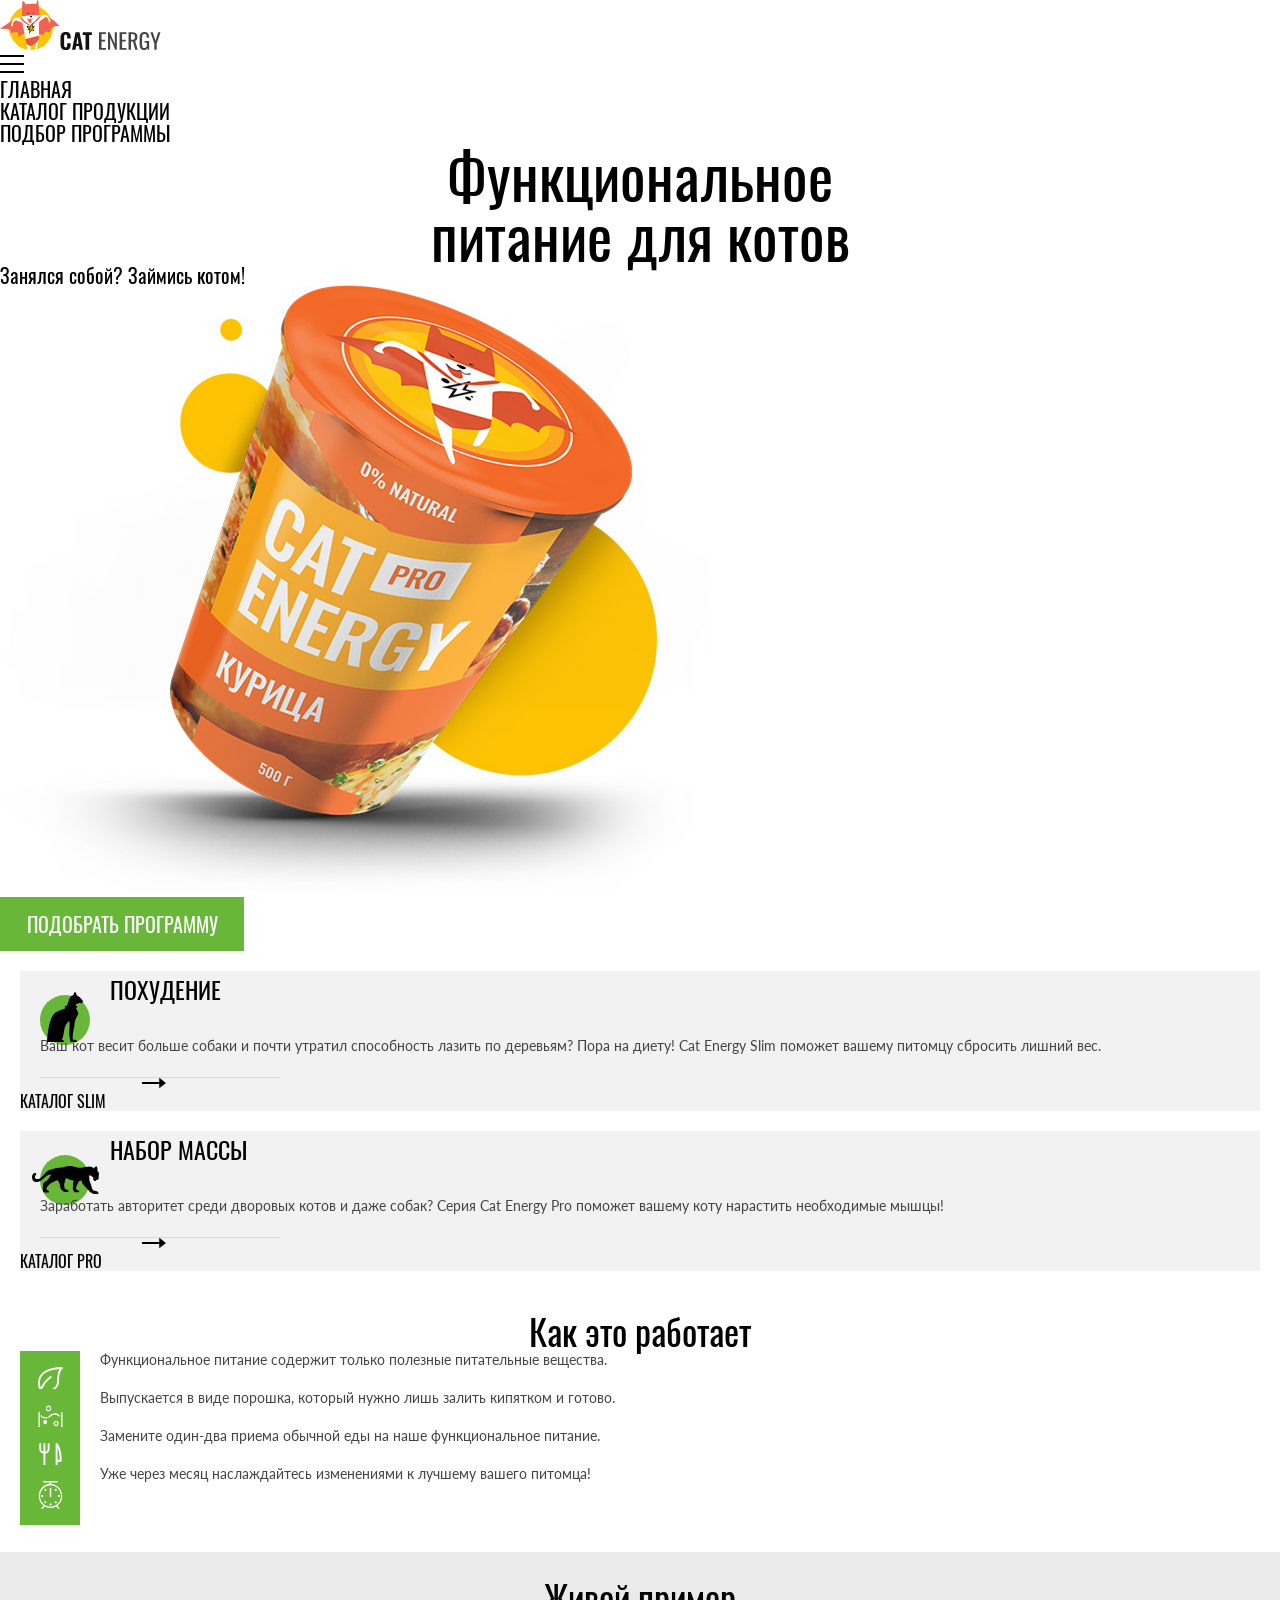
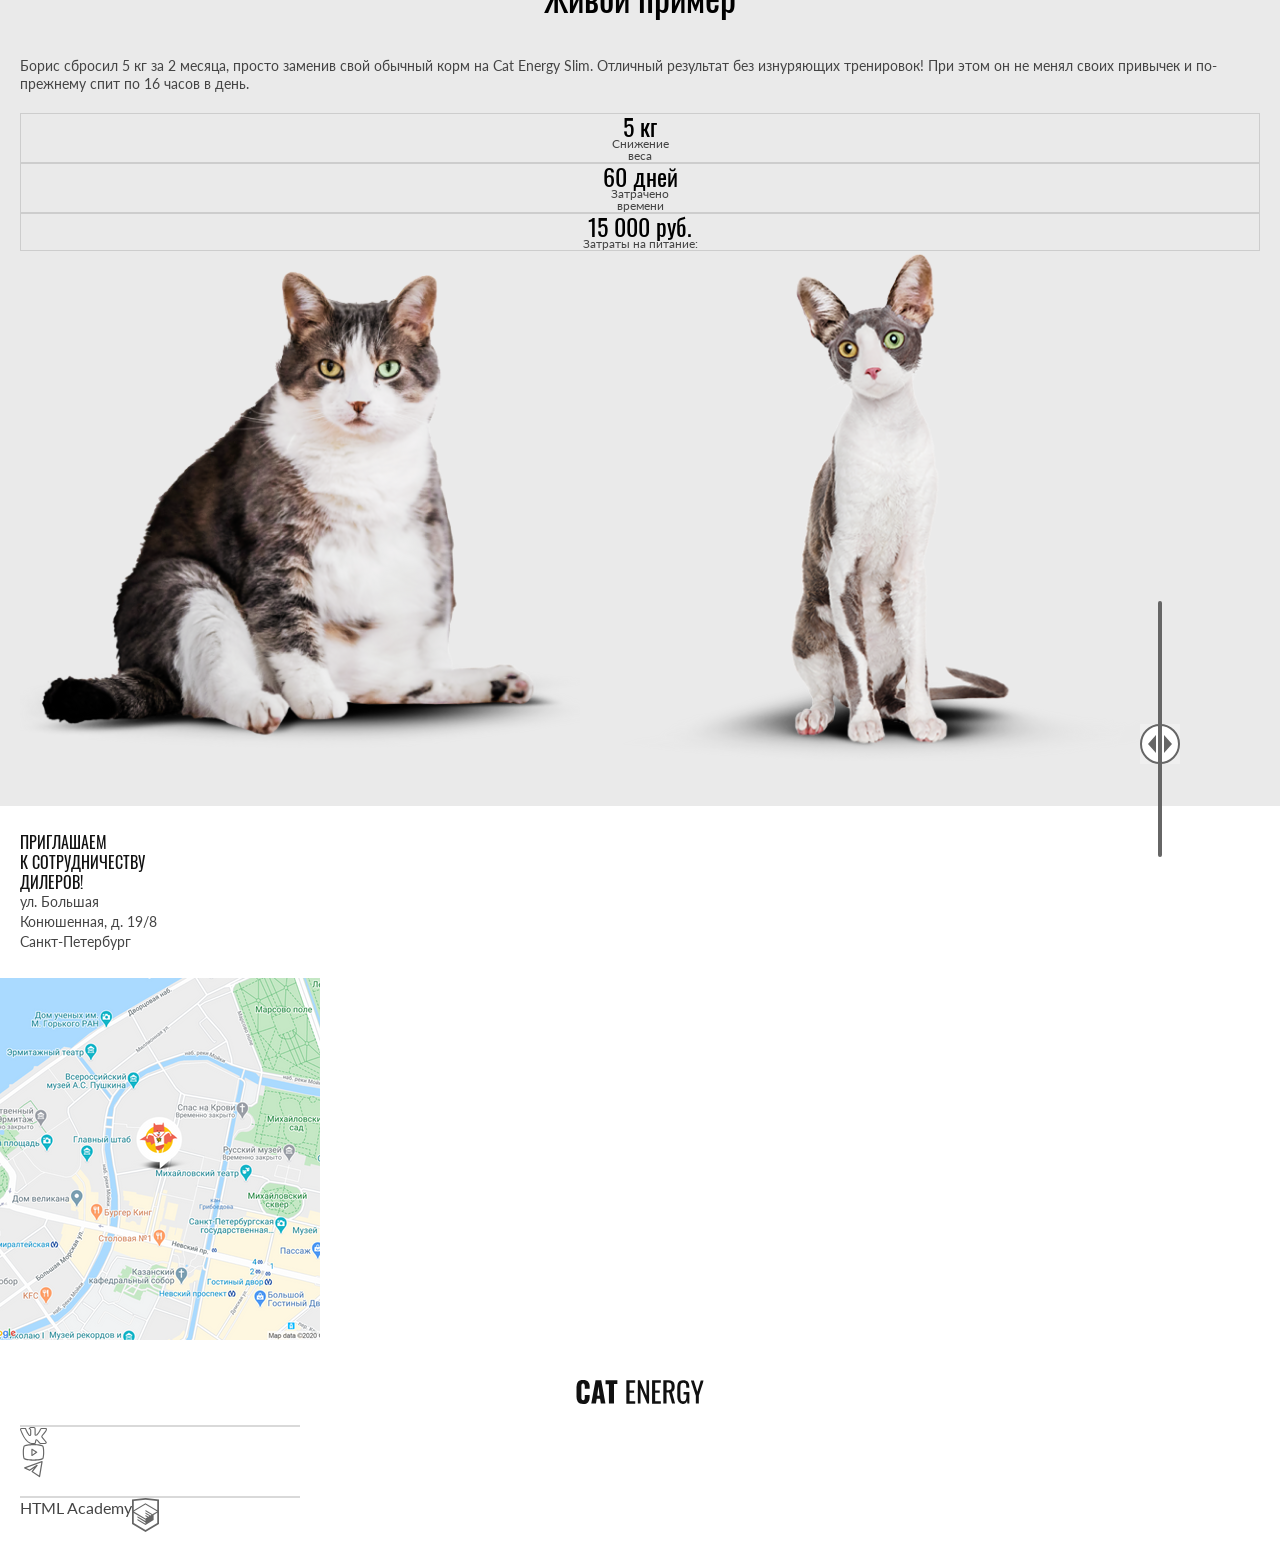
==== index.html @ 51d9e3fa "Deploying to gh-pages from @ DaniilDvoretskiy/2496561-cat-energy-31@70c9d4aed09e86cf5eccd4e1a9e02df9" ====
<!DOCTYPE html><html class="page" lang="ru"><head><meta charset="UTF-8"><title>Cat Energy</title><meta name="viewport" content="width=device-width,initial-scale=1"><link rel="stylesheet" href="styles/styles.css"><script src="scripts/index.js" defer="defer"></script><link rel="icon" href="favicon.ico"><link rel="icon" type="image/png" sizes="16x16" href="favicons/favicon-16x16.png"><link rel="icon" type="image/png" sizes="32x32" href="favicons/favicon-32x32.png"><link rel="apple-touch-icon" sizes="180x180" href="favicons/apple-icon-180x180.png"><link rel="icon" sizes="192x192" href="favicons/android-icon-192x192.png"><link rel="manifest" href="manifest.webmanifest"></head><body class="page__body"><header class="main-header"><a class="main-header__logo" href="index.html"><picture><source media="(min-width: 1440px)" width="70" height="59" type="image/svg+xml" srcset="images/logotype/logo-desktop.svg"><source media="(min-width: 768px)" width="60" height="50" type="image/svg+xml" srcset="images/logotype/logo-tablet.svg"><img class="main-header__logo" src="images/logotype/logo-mobile.svg" width="33" height="38" alt="Логотип сайта «Cat Energy»"></picture><picture><source media="(min-width: 768px)" width="101" height="18" type="image/svg+xml" srcset="images/logotype/logo-text-tablet.svg"><img class="main-header__text-logo" src="images/logotype/logo-text-header-mobile.svg" width="101" height="18" alt="Текстовый логотип сайта «Cat Energy»"></picture></a><nav class="main-nav"><button class="main-nav__toggle" type="button"><span class="visually-hidden">Открыть меню</span></button><div class="main-nav__navigation navigation"><ul class="navigation__list"><li class="navigation__item"><a class="navigation__link navigation__link--current" href="index.html">Главная</a></li><li class="navigation__item"><a class="navigation__link" href="catalog.html">Каталог продукции</a></li><li class="navigation__item"><a class="navigation__link" href="#">Подбор программы</a></li></ul></div></nav></header><main class="main-container"><section class="hero"><div class="hero__container"><header class="hero__header"><h1 class="hero__title">Функциональное<br>питание для котов</h1><p class="hero__slogan">Занялся собой? Займись котом!</p></header><picture><source media="(min-width: 1440px)" width="552" height="499" type="image/png" srcset="images/hero/hero-desktop@1x.png, images/hero/hero-desktop@2x.png 2x"><source media="(min-width: 768px)" width="709" height="609" type="image/png" srcset="images/hero/hero-tablet@1x.png, images/hero/hero-tablet@2x.png 2x"><img class="hero__image" src="images/hero/hero-mobile@1x.png" srcset="images/hero/hero-mobile@2x.png 2x" width="280" height="270" alt="Функциональное питание «Про» со вкусом курицы"></picture><a class="hero__link button" href="#">Подобрать программу</a></div></section><section class="programs"><h2 class="visually-hidden">Программы питания</h2><div class="programs__container"><ul class="programs__list"><li class="programs__item programs__item--weight-loss"><h3 class="programs__title">Похудение</h3><p class="programs__description">Ваш кот весит больше собаки и почти утратил способность лазить по деревьям? Пора на диету! Cat Energy Slim поможет вашему питомцу сбросить лишний вес.</p><a class="programs__link" href="#">Каталог slim</a></li><li class="programs__item programs__item--weight-gain"><h3 class="programs__title">Набор массы</h3><p class="programs__description">Заработать авторитет среди дворовых котов и даже собак? Серия Cat Energy Pro поможет вашему коту нарастить необходимые мышцы!</p><a class="programs__link" href="#">Каталог pro</a></li></ul></div></section><section class="advantages"><div class="advantages__container"><h2 class="advantages__title">Как это работает</h2><ul class="advantages__list"><li class="advantages__item advantages__item--nutrients"><p class="advantages__description">Функциональное питание содержит только полезные питательные вещества.</p></li><li class="advantages__item advantages__item--view"><p class="advantages__description">Выпускается в виде порошка, который нужно лишь залить кипятком и готово.</p></li><li class="advantages__item advantages__item--nutrition"><p class="advantages__description">Замените один-два приема обычной еды на наше функциональное питание.</p></li><li class="advantages__item advantages__item--time"><p class="advantages__description">Уже через месяц наслаждайтесь изменениями к лучшему вашего питомца!</p></li></ul></div></section><section class="living-example"><div class="living-example__container"><header class="living-example__header"><h2 class="living-example__title">Живой пример</h2><p class="living-example__description">Борис сбросил 5 кг за 2 месяца, просто заменив свой обычный корм на Cat Energy Slim. Отличный результат без изнуряющих тренировок! При этом он не менял своих привычек и по-прежнему спит по 16 часов в день.</p></header><dl class="living-example__stats stats"><div class="stats__item"><dt class="stats__number">5 кг</dt><dd class="stats__description">Снижение<br>веса</dd></div><div class="stats__item"><dt class="stats__number">60 дней</dt><dd class="stats__description">Затрачено<br>времени</dd></div><div class="stats__item"><dt class="stats__number">15 000 руб.</dt><dd class="stats__description">Затраты на питание:</dd></div></dl><div class="living-example__result"><picture><source media="(min-width: 768px)" width="560" height="512" type="image/png" srcset="images/sliders/cat-before-tablet-desktop@1x.png, images/sliders/cat-before-tablet-desktop@2x.png 2x"><img class="living-example__result-image-before" src="images/sliders/cat-before-mobile@1x.png" srcset="images/sliders/cat-before-mobile@2x.png 2x" width="280" height="256" alt="Изображение толстого кота"></picture><picture><source media="(min-width: 768px)" width="560" height="512" type="image/png" srcset="images/sliders/cat-after-tablet-desktop@1x.png, images/sliders/cat-after-tablet-desktop@2x.png 2x"><img class="living-example__result-image-after" src="images/sliders/cat-after-mobile@1x.png" srcset="images/sliders/cat-after-mobile@2x.png 2x" width="280" height="256" alt="Изображение худого кота"></picture><button class="living-example__result-slider" type="button"><span class="visually-hidden">Слайдер результата до и после</span></button></div></div></section><section class="contacts"><div class="contacts__container"><h2 class="contacts__title">Приглашаем<br>к сотрудничеству<br>дилеров!</h2><p class="contacts__description">ул. Большая<br>Конюшенная, д. 19/8<br>Санкт-Петербург</p></div><div class="contacts__map"><span class="visually-hidden">Карта с расположением магазина «Cat Energy»</span></div></section></main><footer class="main-footer"><div class="main-footer__container"><section class="footer-logo"><h2 class="visually-hidden">Текстовый логотип сайта</h2><a class="footer-logo__logo" href="#"><img class="footer-logo__text-logo" src="images/logotype/logo-text-footer.svg" width="128" height="24" alt="Текстовый логотип сайта «Cat Energy»"></a></section><section class="footer-social"><h2 class="visually-hidden">Социальные сети</h2><ul class="footer-social__list"><li class="footer-social__item"><a class="footer-social__link footer-social__link--vkontakte" href="#" target="_blank" rel="noreferrer noopener"><span class="visually-hidden">Вконтакте</span></a></li><li class="footer-social__item"><a class="footer-social__link footer-social__link--youtube" href="#" target="_blank" rel="noreferrer noopener"><span class="visually-hidden">Ютуб</span></a></li><li class="footer-social__item"><a class="footer-social__link footer-social__link--telegram" href="#" target="_blank" rel="noreferrer noopener"><span class="visually-hidden">Телеграмм</span></a></li></ul></section><section class="footer-copyright"><h2 class="visually-hidden">Сайт автора</h2><a class="footer-copyright__link" href="#"><p class="footer-copyright__text">HTML Academy</p></a></section></div></footer></body></html>
---- styles/styles.css ----
@font-face{font-family:Oswald;font-weight:400;font-style:normal;src:url(../fonts/oswald/oswaldregular.woff2)format("woff2");font-display:swap}@font-face{font-family:Lato;font-weight:400;font-style:normal;src:url(../fonts/lato/Lato-Regular.woff2)format("woff2");font-display:swap}*,:before,:after{box-sizing:border-box}img{object-fit:contain;max-width:100%;height:auto}.visually-hidden{clip:rect(0 0 0 0);border:0;width:1px;height:1px;margin:-1px;padding:0;position:absolute;overflow:hidden}body{color:#444;background-color:#fff;height:100%;margin:0;font-family:Oswald,sans-serif;font-size:14px;font-weight:400;line-height:18px}.button{text-transform:uppercase;color:#fff;text-align:center;cursor:pointer;background-color:#68b738;border:none;font-family:Oswald,sans-serif;font-size:16px;line-height:20px;text-decoration:none}.button:hover{background-color:#5eaa2f}.button:active{color:#ffffff4d;background-color:#5eaa2f}.main-header{min-height:65px;margin:0;padding:0}.main-header__logo{text-decoration:none}.main-header__logo:hover{opacity:.8}.main-header__logo:active{opacity:.6}.main-nav__toggle{background-color:#fff;background-image:url(../icons/stack.svg#open-navigation);background-repeat:no-repeat;border:none;width:24px;height:24px}.navigation__list{margin:0;padding:0;list-style:none}.navigation__link{text-transform:uppercase;color:#000;font-size:20px;line-height:20px;text-decoration:none}.main-container{flex-grow:1}@media (width<=320px){.hero{background-image:url(../images/backgrounds/background-hero-mobile@1x.png);background-repeat:no-repeat;background-size:contain}.hero__container{background-image:linear-gradient(#68b738d9 67%,#0000 50%);padding:27px 20px}.hero__title{text-align:center;color:#fff;margin:0;font-size:36px;font-weight:400;line-height:36px}.hero__slogan{text-align:left;color:#fff;margin:0;font-size:14px;line-height:14px}.hero__link{width:280px;height:40px;padding:10px 39px;display:block}}@media (width>=768px){.hero__container{background-color:#fff}.hero__title{text-align:center;color:#000;margin:0;font-size:60px;font-weight:400;line-height:60px}.hero__slogan{text-align:left;color:#000;margin:0;font-size:20px;line-height:20px}.hero__link{width:244px;height:54px;padding:14px 26px;font-size:20px;line-height:26px;display:block}}@media (width>=1440px){.hero{background-image:url(../images/backgrounds/background-hero-desktop@1x.png);background-repeat:no-repeat;background-size:contain}.hero__container{background-image:linear-gradient(270deg,#68b738d9 50%,#0000 50%)}}.programs__container{padding:20px}.programs__list{margin:0;padding:0;list-style:none}.programs__item{background-color:#f2f2f2;margin-bottom:20px;position:relative}.programs__item--weight-loss:before{content:"";background-color:#68b738;border-radius:50%;width:50px;height:50px;position:absolute;top:24px;left:20px}.programs__item--weight-loss:after{content:"";background-image:url(../icons/stack.svg#cat-slim);width:36px;height:50px;position:absolute;top:21px;left:27px}.programs__item--weight-gain:before{content:"";background-color:#68b738;border-radius:50%;width:50px;height:50px;position:absolute;top:24px;left:20px}.programs__item--weight-gain:after{content:"";background-image:url(../icons/stack.svg#cat-pro);width:67px;height:28px;position:absolute;top:35px;left:12px}.programs__title{text-align:left;color:#000;text-transform:uppercase;margin:0 0 0 90px;font-size:24px;font-weight:400;line-height:37px}.programs__description{margin:0;padding:29px 33px 38px 20px;font-family:Lato,sans-serif;position:relative}.programs__description:after{content:"";border-bottom:1px solid #d9d9d9;width:240px;position:absolute;bottom:15px;left:20px}.programs__link{text-transform:uppercase;text-align:center;color:#000;font-size:16px;line-height:16px;text-decoration:none;position:relative}.programs__link:after{content:"";background-image:url(../icons/stack.svg#icon-arrow);background-repeat:no-repeat;width:24px;height:12px;position:absolute;bottom:24px;left:122px}.programs__link:active{opacity:.3}.advantages__container{padding:0 20px 49px}.advantages__title{text-align:center;color:#000;margin:0;font-size:36px;font-weight:400;line-height:40px}.advantages__list{margin:0;padding:0;list-style:none}.advantages__description{margin:0 0 20px 80px;font-family:Lato,sans-serif}.advantages__item{position:relative}.advantages__item:before{content:"";background-color:#68b738;width:60px;height:60px;position:absolute;top:0;left:0}.advantages__item--nutrients:after{content:"";background-image:url(../icons/stack.svg#icon-leaf);background-repeat:no-repeat;width:25px;height:28px;display:block;position:absolute;top:16px;left:18px}.advantages__item--view:after{content:"";background-image:url(../icons/stack.svg#icon-glass-of-water);background-repeat:no-repeat;width:25px;height:28px;display:block;position:absolute;top:16px;left:18px}.advantages__item--nutrition:after{content:"";background-image:url(../icons/stack.svg#icon-eat);background-repeat:no-repeat;width:25px;height:28px;display:block;position:absolute;top:16px;left:18px}.advantages__item--time:after{content:"";background-image:url(../icons/stack.svg#icon-alarm);background-repeat:no-repeat;width:25px;height:28px;display:block;position:absolute;top:16px;left:18px}.living-example{background-color:#eaeaea}.living-example__container{padding:25px 20px 40px}.living-example__header{padding-bottom:20px}.living-example__title{text-align:center;color:#000;margin:0;padding-bottom:40px;font-size:36px;font-weight:400;line-height:40px}.living-example__description{text-align:left;margin:0;font-family:Lato,sans-serif;font-size:14px;line-height:18px}.living-example__stats{margin:0}.living-example__result-slider{background-image:url(../icons/stack.svg#slider-button);border:none;width:40px;height:40px;position:relative;top:0;left:0}.living-example__result-slider:after{content:"";background-color:#666;border-radius:2px;width:4px;height:256px;position:absolute;top:-123px;left:18px}.living-example__result-slider:hover{outline:#68b738}.living-example__result-slider:hover:after{background-color:#68b738}.stats__item{border:1px solid #cdcdcd}.stats__number{text-align:center;color:#000;font-size:24px;line-height:24px}.stats__description{text-align:center;margin:0;font-family:Lato,sans-serif;font-size:12px;line-height:12px}.contacts__container{padding:26px 20px}.contacts__title{text-align:left;text-transform:uppercase;color:#111;margin:0;font-size:16px;font-weight:400;line-height:20px}.contacts__description{text-align:left;margin:0;font-family:Lato,sans-serif;line-height:20px}.contacts__map{background-image:url(../images/backgrounds/background-map-mobile@1x.png);background-repeat:no-repeat;background-size:contain;width:320px;height:362px}.main-footer__container{padding:40px 20px}.footer-logo{text-align:center;position:relative}.footer-logo:after{content:"";border:1px solid #d9d9d9;width:280px;position:absolute;bottom:-20px;left:0}.footer-logo:hover,.footer-logo:focus{opacity:.8}.footer-logo .footer-logo__text-logo:active{opacity:.6}.footer-social{text-align:center;padding-top:20px;position:relative}.footer-social:after{content:"";border:1px solid #d9d9d9;width:280px;position:absolute;bottom:-20px;left:0}.footer-social__list{margin:0;padding:0;list-style:none}.footer-social__link--vkontakte:before{content:"";background-color:#666;width:27px;height:17px;display:block;-webkit-mask-image:url(../icons/stack.svg#icon-vkontakte);mask-image:url(../icons/stack.svg#icon-vkontakte);-webkit-mask-repeat:no-repeat;mask-repeat:no-repeat}.footer-social__link--vkontakte:hover:before,.footer-social__link--vkontakte:focus:before{background-color:#68b738}.footer-social__link--vkontakte:active:before{opacity:.3}.footer-social__link--youtube:before{content:"";background-color:#666;width:27px;height:17px;display:block;-webkit-mask-image:url(../icons/stack.svg#icon-youtube);mask-image:url(../icons/stack.svg#icon-youtube);-webkit-mask-repeat:no-repeat;mask-repeat:no-repeat}.footer-social__link--youtube:hover:before,.footer-social__link--youtube:focus:before{background-color:#68b738}.footer-social__link--youtube:active:before{opacity:.3}.footer-social__link--telegram:before{content:"";background-color:#666;width:27px;height:17px;display:block;-webkit-mask-image:url(../icons/stack.svg#icon-telegram);mask-image:url(../icons/stack.svg#icon-telegram);-webkit-mask-repeat:no-repeat;mask-repeat:no-repeat}.footer-social__link--telegram:hover:before,.footer-social__link--telegram:focus:before{background-color:#68b738}.footer-social__link--telegram:active:before{opacity:.3}.footer-copyright{text-align:center;padding-top:20px}.footer-copyright__link{color:inherit;text-decoration:none}.footer-copyright__text{text-align:left;margin:0;font-family:Lato,sans-serif;font-size:16px;line-height:20px;position:relative}.footer-copyright__text:after{content:"";background-color:#666;width:27px;height:34px;position:absolute;-webkit-mask-image:url(../images/logotype/logo-copyright.svg);mask-image:url(../images/logotype/logo-copyright.svg);-webkit-mask-repeat:no-repeat;mask-repeat:no-repeat}.footer-copyright__text:hover:after,.footer-copyright__text:focus:after{background-color:#68b738}.footer-copyright__text:active{opacity:.3}.catalog__title{text-align:left;color:#000;margin:0;padding:27px 42px 41px 20px;font-size:36px;font-weight:400;line-height:36px}.catalog__list{margin:0;padding:0 0 26px;list-style:none}.catalog__item{border-top:1px solid #ebebeb;padding:20px 20px 25px}.catalog__link-button{width:280px;height:40px;padding:10px 90px;display:block}.product-card__link{color:#222;text-decoration:none}.product-card__title{text-align:center;text-transform:uppercase;color:#222;margin:0;font-size:16px;font-weight:400;line-height:20px}.product-card__description{text-align:center;margin:0 0 21px;font-family:Lato,sans-serif;font-size:12px;line-height:16px}.product-card__title--more{color:#111;margin-top:23px;position:relative}.product-card__title--more:before{content:"";background-image:url(../icons/stack.svg#icon-plus);background-repeat:no-repeat;width:30px;height:30px;position:absolute;top:-43px;left:125px}.product-card__link-button{color:inherit;background-color:#f2f2f2;padding:10px 70px}.product-card__link-button:hover{background:#ebebeb}.product-card__link-button:active{color:#444;background:#ebebeb}.characteristics__name,.characteristics__meaning{text-align:center;font-family:Lato,sans-serif;font-size:12px;line-height:16px}.additional-products__title{text-align:center;color:#000;margin:0;font-size:24px;font-weight:400;line-height:24px}.additional-products__list{margin:0;padding:36px 20px 35px;list-style:none}.additional-products__item{border-top:1px solid #cdcdcd;padding-top:13px;padding-bottom:19px}.additional-products__name{text-align:center;color:#222;text-transform:uppercase;margin:0;font-size:16px;font-weight:400;line-height:16px}.additional-products__characteristics{padding:13px 0 15px}.additional-products__description{text-align:center;font-family:Lato,sans-serif;line-height:14px}.additional-products__price{text-align:right;font-family:Lato,sans-serif;line-height:14px}.additional-products__link{padding:10px 70px}.present{background-image:url(../images/backgrounds/background-gift-mobile@1x.png);background-repeat:no-repeat;background-size:contain;width:280px;height:290px;margin:35px 20px 40px}.present__container{background-color:#68b738d9;width:280px;position:relative}.present__container:after{content:"";background-image:url(../icons/stack.svg#icon-gift);background-repeat:no-repeat;width:78px;height:81px;position:absolute;top:59px;left:101px}.present__description{text-align:center;color:#fff;margin:0;padding:187px 61px 43px 58px;font-family:Lato,sans-serif;font-size:16px;line-height:20px}.subscription{padding:0 20px 14px}.subscription__title{text-align:center;color:#000;margin:0;font-size:24px;font-weight:400;line-height:24px}.subscription__description{text-align:center;color:#000;margin:0;font-size:16px;line-height:24px}.subscription__input{text-align:left;border:1px solid #cdcdcd;padding:0;font-size:20px;line-height:30px}.subscription__button{margin-top:16px;padding:10px 70px}
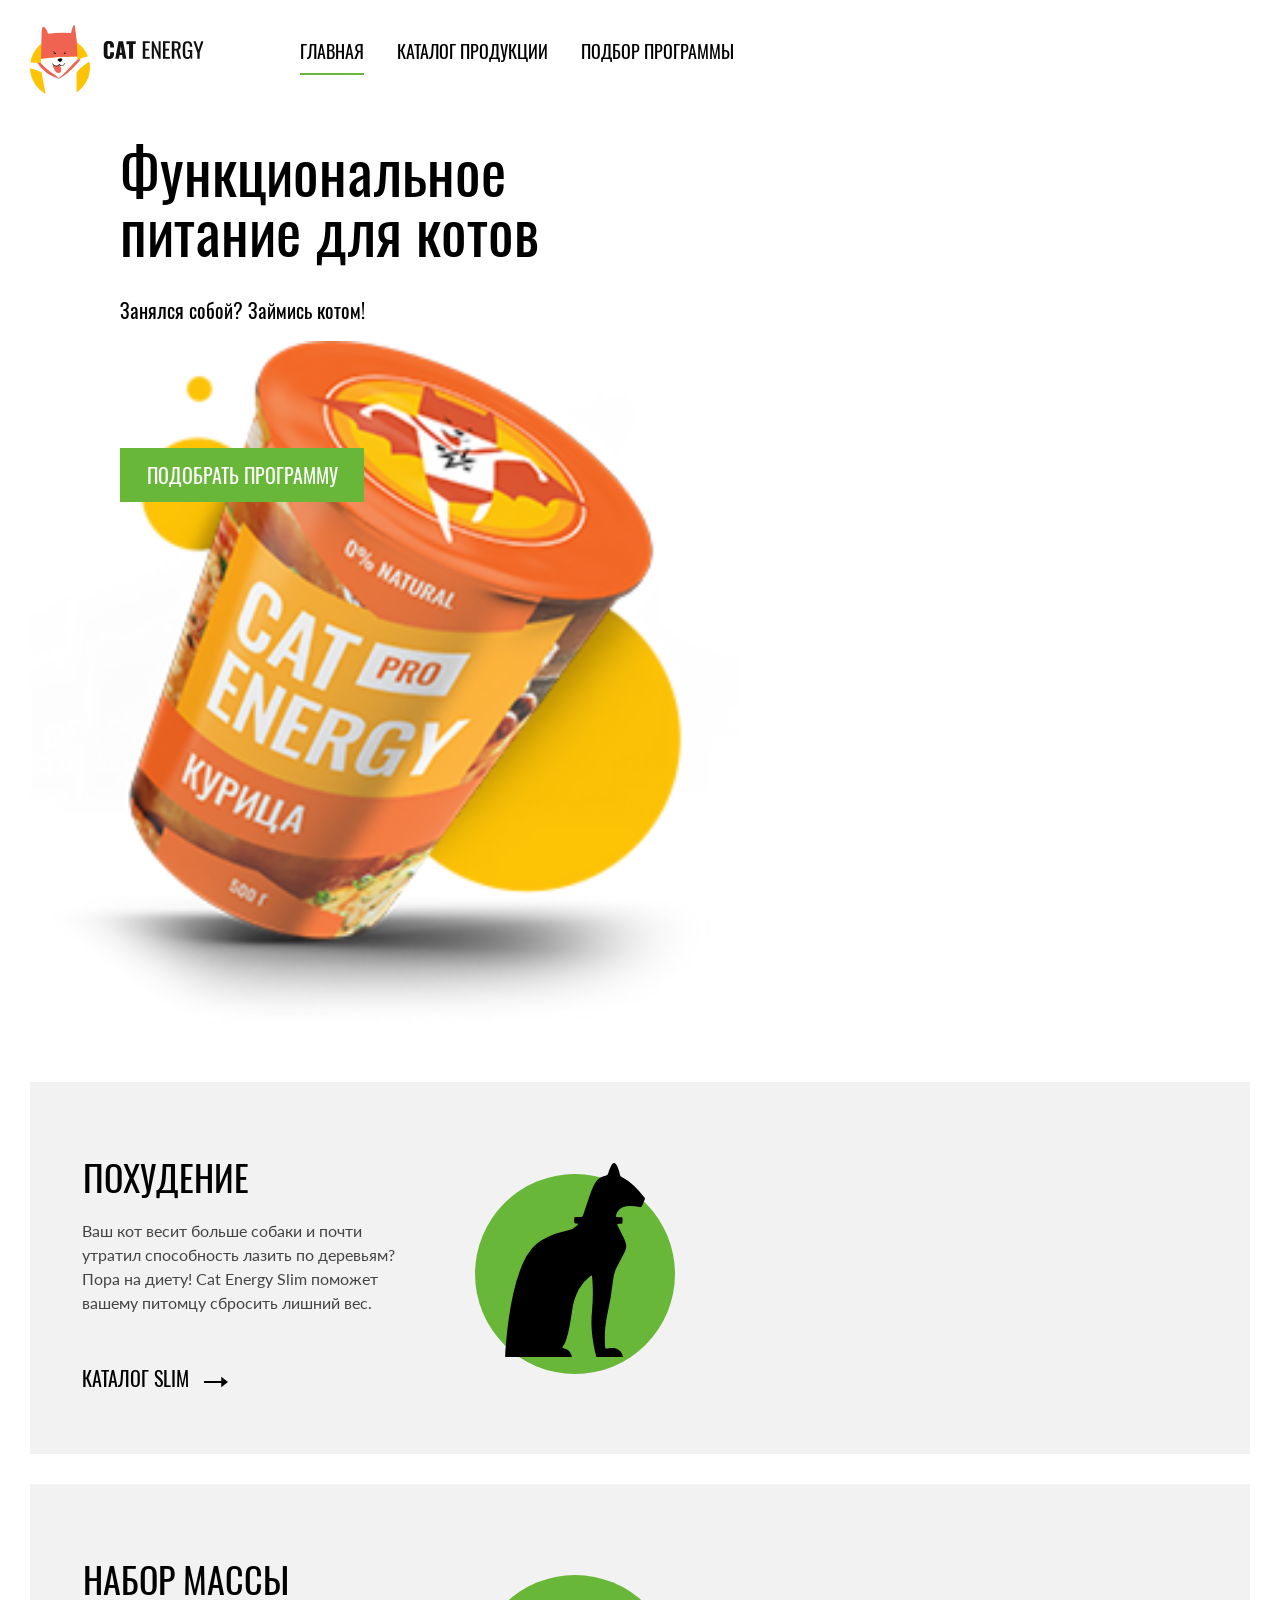
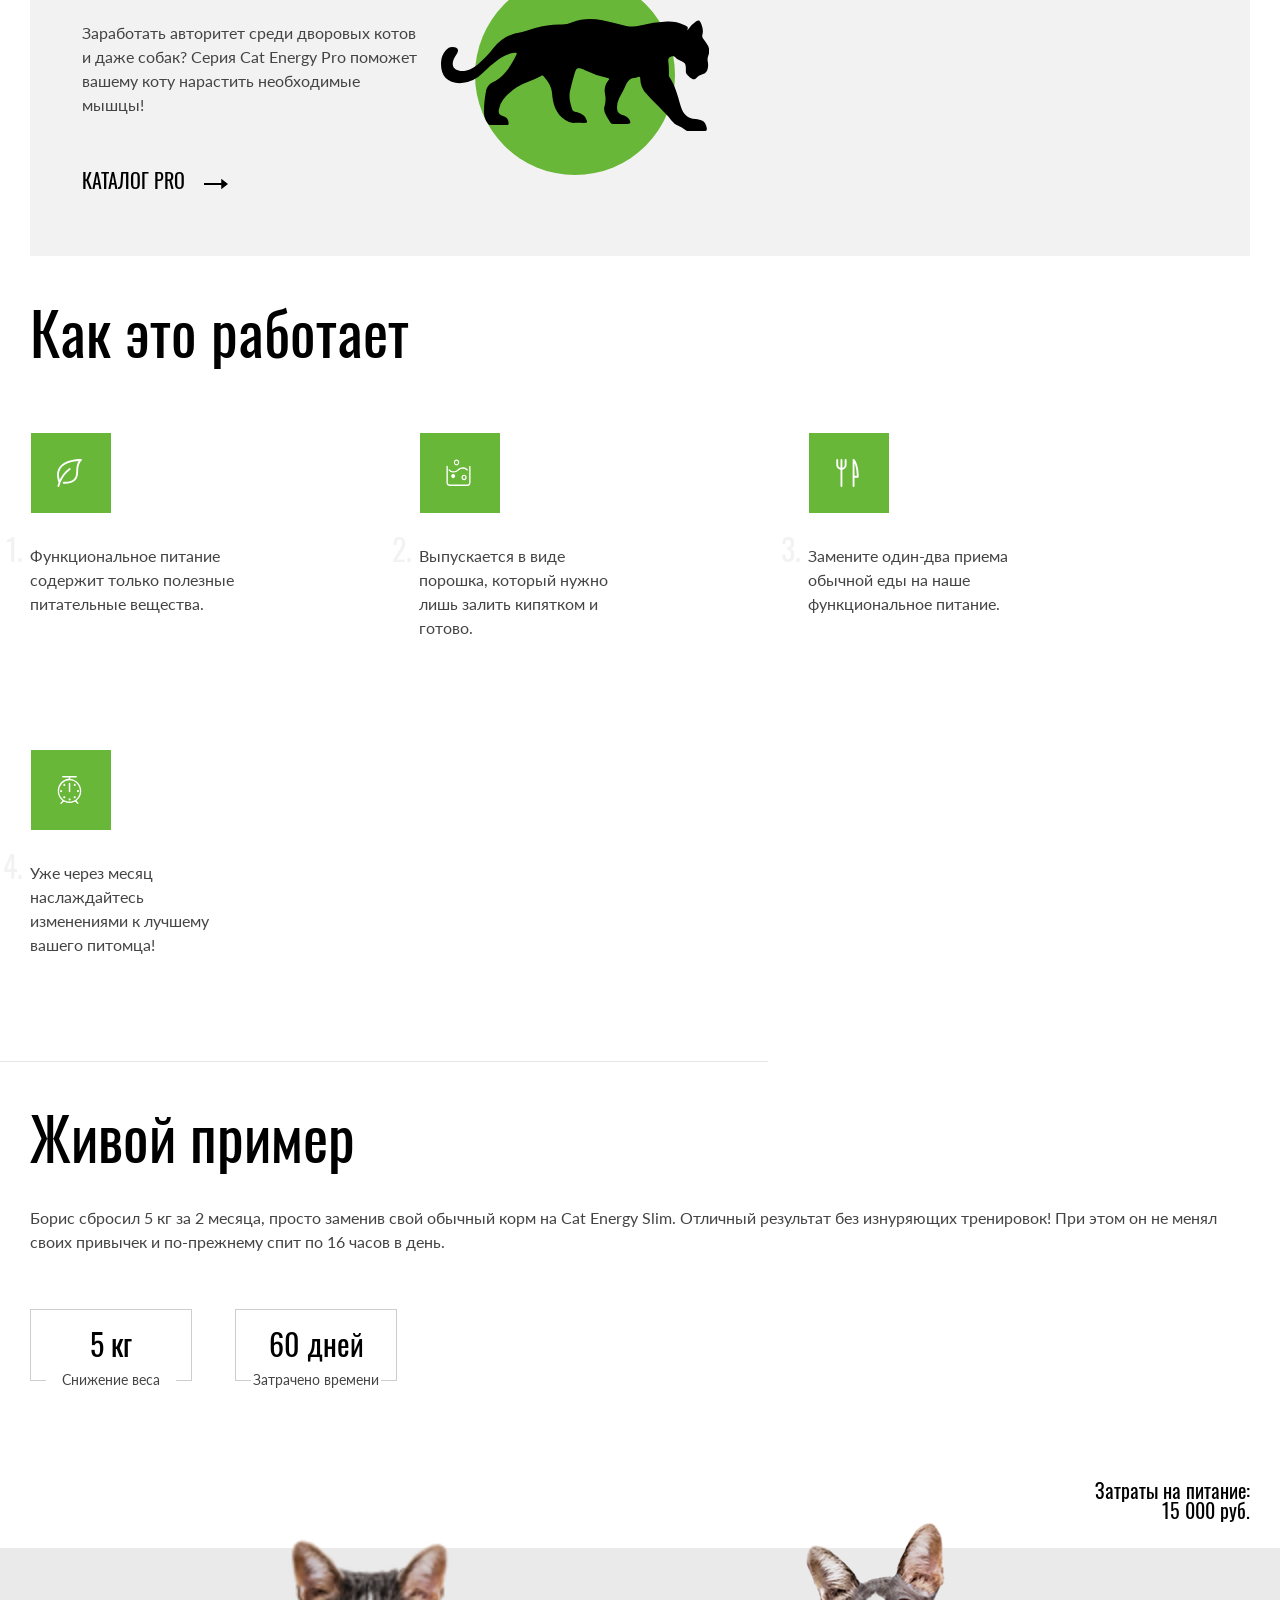
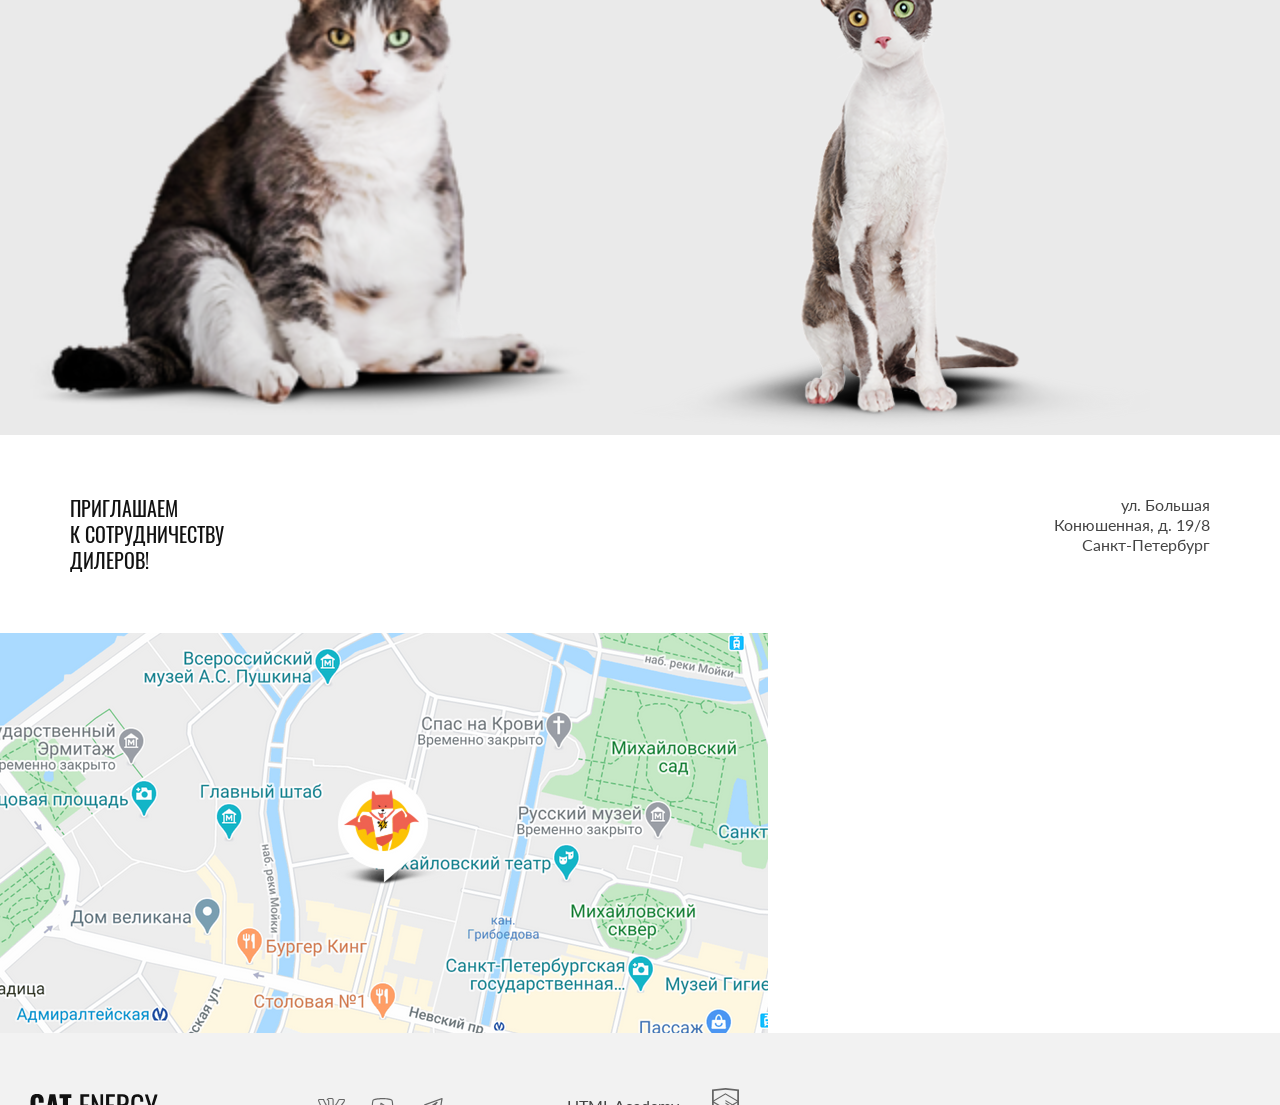
==== commit ca9b8aa4: "Deploying to gh-pages from @ DaniilDvoretskiy/2496561-cat-energy-31@9fbee96419bffcb9d1c03da5339e2f10" ====
--- a/index.html
+++ b/index.html
@@ -1 +1 @@
-<!DOCTYPE html><html class="page" lang="ru"><head><meta charset="UTF-8"><title>Cat Energy</title><meta name="viewport" content="width=device-width,initial-scale=1"><link rel="stylesheet" href="styles/styles.css"><script src="scripts/index.js" defer="defer"></script><link rel="icon" href="favicon.ico"><link rel="icon" type="image/png" sizes="16x16" href="favicons/favicon-16x16.png"><link rel="icon" type="image/png" sizes="32x32" href="favicons/favicon-32x32.png"><link rel="apple-touch-icon" sizes="180x180" href="favicons/apple-icon-180x180.png"><link rel="icon" sizes="192x192" href="favicons/android-icon-192x192.png"><link rel="manifest" href="manifest.webmanifest"></head><body class="page__body"><header class="main-header"><a class="main-header__logo" href="index.html"><picture><source media="(min-width: 1440px)" width="70" height="59" type="image/svg+xml" srcset="images/logotype/logo-desktop.svg"><source media="(min-width: 768px)" width="60" height="50" type="image/svg+xml" srcset="images/logotype/logo-tablet.svg"><img class="main-header__logo" src="images/logotype/logo-mobile.svg" width="33" height="38" alt="Логотип сайта «Cat Energy»"></picture><picture><source media="(min-width: 768px)" width="101" height="18" type="image/svg+xml" srcset="images/logotype/logo-text-tablet.svg"><img class="main-header__text-logo" src="images/logotype/logo-text-header-mobile.svg" width="101" height="18" alt="Текстовый логотип сайта «Cat Energy»"></picture></a><nav class="main-nav"><button class="main-nav__toggle" type="button"><span class="visually-hidden">Открыть меню</span></button><div class="main-nav__navigation navigation"><ul class="navigation__list"><li class="navigation__item"><a class="navigation__link navigation__link--current" href="index.html">Главная</a></li><li class="navigation__item"><a class="navigation__link" href="catalog.html">Каталог продукции</a></li><li class="navigation__item"><a class="navigation__link" href="#">Подбор программы</a></li></ul></div></nav></header><main class="main-container"><section class="hero"><div class="hero__container"><header class="hero__header"><h1 class="hero__title">Функциональное<br>питание для котов</h1><p class="hero__slogan">Занялся собой? Займись котом!</p></header><picture><source media="(min-width: 1440px)" width="552" height="499" type="image/png" srcset="images/hero/hero-desktop@1x.png, images/hero/hero-desktop@2x.png 2x"><source media="(min-width: 768px)" width="709" height="609" type="image/png" srcset="images/hero/hero-tablet@1x.png, images/hero/hero-tablet@2x.png 2x"><img class="hero__image" src="images/hero/hero-mobile@1x.png" srcset="images/hero/hero-mobile@2x.png 2x" width="280" height="270" alt="Функциональное питание «Про» со вкусом курицы"></picture><a class="hero__link button" href="#">Подобрать программу</a></div></section><section class="programs"><h2 class="visually-hidden">Программы питания</h2><div class="programs__container"><ul class="programs__list"><li class="programs__item programs__item--weight-loss"><h3 class="programs__title">Похудение</h3><p class="programs__description">Ваш кот весит больше собаки и почти утратил способность лазить по деревьям? Пора на диету! Cat Energy Slim поможет вашему питомцу сбросить лишний вес.</p><a class="programs__link" href="#">Каталог slim</a></li><li class="programs__item programs__item--weight-gain"><h3 class="programs__title">Набор массы</h3><p class="programs__description">Заработать авторитет среди дворовых котов и даже собак? Серия Cat Energy Pro поможет вашему коту нарастить необходимые мышцы!</p><a class="programs__link" href="#">Каталог pro</a></li></ul></div></section><section class="advantages"><div class="advantages__container"><h2 class="advantages__title">Как это работает</h2><ul class="advantages__list"><li class="advantages__item advantages__item--nutrients"><p class="advantages__description">Функциональное питание содержит только полезные питательные вещества.</p></li><li class="advantages__item advantages__item--view"><p class="advantages__description">Выпускается в виде порошка, который нужно лишь залить кипятком и готово.</p></li><li class="advantages__item advantages__item--nutrition"><p class="advantages__description">Замените один-два приема обычной еды на наше функциональное питание.</p></li><li class="advantages__item advantages__item--time"><p class="advantages__description">Уже через месяц наслаждайтесь изменениями к лучшему вашего питомца!</p></li></ul></div></section><section class="living-example"><div class="living-example__container"><header class="living-example__header"><h2 class="living-example__title">Живой пример</h2><p class="living-example__description">Борис сбросил 5 кг за 2 месяца, просто заменив свой обычный корм на Cat Energy Slim. Отличный результат без изнуряющих тренировок! При этом он не менял своих привычек и по-прежнему спит по 16 часов в день.</p></header><dl class="living-example__stats stats"><div class="stats__item"><dt class="stats__number">5 кг</dt><dd class="stats__description">Снижение<br>веса</dd></div><div class="stats__item"><dt class="stats__number">60 дней</dt><dd class="stats__description">Затрачено<br>времени</dd></div><div class="stats__item"><dt class="stats__number">15 000 руб.</dt><dd class="stats__description">Затраты на питание:</dd></div></dl><div class="living-example__result"><picture><source media="(min-width: 768px)" width="560" height="512" type="image/png" srcset="images/sliders/cat-before-tablet-desktop@1x.png, images/sliders/cat-before-tablet-desktop@2x.png 2x"><img class="living-example__result-image-before" src="images/sliders/cat-before-mobile@1x.png" srcset="images/sliders/cat-before-mobile@2x.png 2x" width="280" height="256" alt="Изображение толстого кота"></picture><picture><source media="(min-width: 768px)" width="560" height="512" type="image/png" srcset="images/sliders/cat-after-tablet-desktop@1x.png, images/sliders/cat-after-tablet-desktop@2x.png 2x"><img class="living-example__result-image-after" src="images/sliders/cat-after-mobile@1x.png" srcset="images/sliders/cat-after-mobile@2x.png 2x" width="280" height="256" alt="Изображение худого кота"></picture><button class="living-example__result-slider" type="button"><span class="visually-hidden">Слайдер результата до и после</span></button></div></div></section><section class="contacts"><div class="contacts__container"><h2 class="contacts__title">Приглашаем<br>к сотрудничеству<br>дилеров!</h2><p class="contacts__description">ул. Большая<br>Конюшенная, д. 19/8<br>Санкт-Петербург</p></div><div class="contacts__map"><span class="visually-hidden">Карта с расположением магазина «Cat Energy»</span></div></section></main><footer class="main-footer"><div class="main-footer__container"><section class="footer-logo"><h2 class="visually-hidden">Текстовый логотип сайта</h2><a class="footer-logo__logo" href="#"><img class="footer-logo__text-logo" src="images/logotype/logo-text-footer.svg" width="128" height="24" alt="Текстовый логотип сайта «Cat Energy»"></a></section><section class="footer-social"><h2 class="visually-hidden">Социальные сети</h2><ul class="footer-social__list"><li class="footer-social__item"><a class="footer-social__link footer-social__link--vkontakte" href="#" target="_blank" rel="noreferrer noopener"><span class="visually-hidden">Вконтакте</span></a></li><li class="footer-social__item"><a class="footer-social__link footer-social__link--youtube" href="#" target="_blank" rel="noreferrer noopener"><span class="visually-hidden">Ютуб</span></a></li><li class="footer-social__item"><a class="footer-social__link footer-social__link--telegram" href="#" target="_blank" rel="noreferrer noopener"><span class="visually-hidden">Телеграмм</span></a></li></ul></section><section class="footer-copyright"><h2 class="visually-hidden">Сайт автора</h2><a class="footer-copyright__link" href="#"><p class="footer-copyright__text">HTML Academy</p></a></section></div></footer></body></html>+<!DOCTYPE html><html class="page" lang="ru"><head><meta charset="UTF-8"><title>Cat Energy</title><meta name="viewport" content="width=device-width,initial-scale=1"><link rel="stylesheet" href="styles/styles.css"><script src="scripts/index.js" defer="defer"></script><link rel="icon" href="favicon.ico"><link rel="icon" type="image/png" sizes="16x16" href="favicons/favicon-16x16.png"><link rel="icon" type="image/png" sizes="32x32" href="favicons/favicon-32x32.png"><link rel="apple-touch-icon" sizes="180x180" href="favicons/apple-icon-180x180.png"><link rel="icon" sizes="192x192" href="favicons/android-icon-192x192.png"><link rel="manifest" href="manifest.webmanifest"></head><body class="page__body"><header class="main-header"><a class="main-header__logo-link" href="index.html"><picture><source media="(min-width: 1440px)" width="70" height="59" type="image/svg+xml" srcset="images/logotype/logo-desktop.svg"><source media="(min-width: 768px)" width="60" height="50" type="image/svg+xml" srcset="images/logotype/logo-tablet.svg"><img class="main-header__logo" src="images/logotype/logo-mobile.svg" width="33" height="38" alt="Логотип сайта «Cat Energy»"></picture><picture><source media="(min-width: 768px)" width="101" height="18" type="image/svg+xml" srcset="images/logotype/logo-text-tablet.svg"><img class="main-header__text-logo" src="images/logotype/logo-text-header-mobile.svg" width="101" height="18" alt="Текстовый логотип сайта «Cat Energy»"></picture></a><nav class="main-nav"><button class="main-nav__toggle-open" type="button"><span class="visually-hidden">Открыть меню</span></button> <button class="main-nav__toggle-close" type="button"><span class="visually-hidden">Закрыть меню</span></button><div class="main-nav__navigation navigation"><ul class="navigation__list"><li class="navigation__item navigation__item--current"><a class="navigation__link navigation__link--current" href="index.html">Главная</a></li><li class="navigation__item"><a class="navigation__link" href="catalog.html">Каталог продукции</a></li><li class="navigation__item"><a class="navigation__link" href="#">Подбор программы</a></li></ul></div></nav></header><main class="main-container"><section class="hero"><div class="hero__container"><header class="hero__header"><h1 class="hero__title">Функциональное<br>питание для котов</h1><p class="hero__slogan">Занялся собой? Займись котом!</p></header><picture><source media="(min-width: 1440px)" width="552" height="499" type="image/png" srcset="images/hero/hero-desktop@1x.png, images/hero/hero-desktop@2x.png 2x"><source media="(min-width: 768px)" width="709" height="609" type="image/png" srcset="images/hero/hero-tablet@1x.png, images/hero/hero-tablet@2x.png 2x"><img class="hero__image" src="images/hero/hero-mobile@1x.png" srcset="images/hero/hero-mobile@2x.png 2x" width="280" height="270" alt="Функциональное питание «Про» со вкусом курицы"></picture><a class="hero__link button" href="#">Подобрать программу</a></div></section><section class="programs"><h2 class="visually-hidden">Программы питания</h2><div class="programs__container"><ul class="programs__list"><li class="programs__item programs__item--weight-loss"><h3 class="programs__title programs__title--weight-loss">Похудение</h3><p class="programs__description">Ваш кот весит больше собаки и почти утратил способность лазить по деревьям? Пора на диету! Cat Energy Slim поможет вашему питомцу сбросить лишний вес.</p><a class="programs__link" href="#">Каталог slim</a></li><li class="programs__item programs__item--weight-gain"><h3 class="programs__title programs__title--weight-gain">Набор массы</h3><p class="programs__description">Заработать авторитет среди дворовых котов и даже собак? Серия Cat Energy Pro поможет вашему коту нарастить необходимые мышцы!</p><a class="programs__link" href="#">Каталог pro</a></li></ul></div></section><section class="advantages"><div class="advantages__container"><h2 class="advantages__title">Как это работает</h2><ul class="advantages__list"><li class="advantages__item advantages__item--nutrients"><p class="advantages__description">Функциональное питание содержит только полезные питательные вещества.</p></li><li class="advantages__item advantages__item--view"><p class="advantages__description">Выпускается в виде порошка, который нужно лишь залить кипятком и готово.</p></li><li class="advantages__item advantages__item--nutrition"><p class="advantages__description">Замените один-два приема обычной еды на наше функциональное питание.</p></li><li class="advantages__item advantages__item--time"><p class="advantages__description">Уже через месяц наслаждайтесь изменениями к лучшему вашего питомца!</p></li></ul></div></section><section class="living-example"><div class="living-example__container"><header class="living-example__header"><h2 class="living-example__title">Живой пример</h2><p class="living-example__description">Борис сбросил 5 кг за 2 месяца, просто заменив свой обычный корм на Cat Energy Slim. Отличный результат без изнуряющих тренировок! При этом он не менял своих привычек и по-прежнему спит по 16 часов в день.</p></header><dl class="living-example__stats stats"><div class="stats__item"><dt class="stats__number">5 кг</dt><dd class="stats__description">Снижение веса</dd></div><div class="stats__item"><dt class="stats__number">60 дней</dt><dd class="stats__description">Затрачено времени</dd></div></dl><div class="living-example__stats-expenses stats-expenses"><span class="stats-expenses__text">Затраты на питание:</span> <span class="stats-expenses__expenses">15 000 руб.</span></div><div class="living-example__result"><picture><source media="(min-width: 768px)" width="560" height="512" type="image/png" srcset="images/sliders/cat-before-tablet-desktop@1x.png, images/sliders/cat-before-tablet-desktop@2x.png 2x"><img class="living-example__result-image-before" src="images/sliders/cat-before-mobile@1x.png" srcset="images/sliders/cat-before-mobile@2x.png 2x" width="280" height="256" alt="Изображение толстого кота"></picture><picture><source media="(min-width: 768px)" width="560" height="512" type="image/png" srcset="images/sliders/cat-after-tablet-desktop@1x.png, images/sliders/cat-after-tablet-desktop@2x.png 2x"><img class="living-example__result-image-after" src="images/sliders/cat-after-mobile@1x.png" srcset="images/sliders/cat-after-mobile@2x.png 2x" width="280" height="256" alt="Изображение худого кота"></picture><button class="living-example__result-slider" type="button"><span class="visually-hidden">Слайдер результата до и после</span></button></div></div></section><section class="contacts"><div class="contacts__container"><h2 class="contacts__title">Приглашаем<br>к сотрудничеству<br>дилеров!</h2><p class="contacts__description">ул. Большая<br>Конюшенная, д. 19/8<br>Санкт-Петербург</p></div><div class="contacts__map"><span class="visually-hidden">Карта с расположением магазина «Cat Energy»</span></div></section></main><footer class="main-footer"><div class="main-footer__container"><section class="footer-logo"><h2 class="visually-hidden">Текстовый логотип сайта</h2><a class="footer-logo__logo" href="#"><img class="footer-logo__text-logo" src="images/logotype/logo-text-footer.svg" width="128" height="24" alt="Текстовый логотип сайта «Cat Energy»"></a></section><section class="footer-social"><h2 class="visually-hidden">Социальные сети</h2><ul class="footer-social__list"><li class="footer-social__item"><a class="footer-social__link footer-social__link--vkontakte" href="#" target="_blank" rel="noreferrer noopener"><span class="visually-hidden">Вконтакте</span></a></li><li class="footer-social__item"><a class="footer-social__link footer-social__link--youtube" href="#" target="_blank" rel="noreferrer noopener"><span class="visually-hidden">Ютуб</span></a></li><li class="footer-social__item"><a class="footer-social__link footer-social__link--telegram" href="#" target="_blank" rel="noreferrer noopener"><span class="visually-hidden">Телеграмм</span></a></li></ul></section><section class="footer-copyright"><h2 class="visually-hidden">Сайт автора</h2><a class="footer-copyright__link" href="#"><p class="footer-copyright__text">HTML Academy</p></a></section></div></footer></body></html>
--- a/styles/styles.css
+++ b/styles/styles.css
@@ -1 +1 @@
-@font-face{font-family:Oswald;font-weight:400;font-style:normal;src:url(../fonts/oswald/oswaldregular.woff2)format("woff2");font-display:swap}@font-face{font-family:Lato;font-weight:400;font-style:normal;src:url(../fonts/lato/Lato-Regular.woff2)format("woff2");font-display:swap}*,:before,:after{box-sizing:border-box}img{object-fit:contain;max-width:100%;height:auto}.visually-hidden{clip:rect(0 0 0 0);border:0;width:1px;height:1px;margin:-1px;padding:0;position:absolute;overflow:hidden}body{color:#444;background-color:#fff;height:100%;margin:0;font-family:Oswald,sans-serif;font-size:14px;font-weight:400;line-height:18px}.button{text-transform:uppercase;color:#fff;text-align:center;cursor:pointer;background-color:#68b738;border:none;font-family:Oswald,sans-serif;font-size:16px;line-height:20px;text-decoration:none}.button:hover{background-color:#5eaa2f}.button:active{color:#ffffff4d;background-color:#5eaa2f}.main-header{min-height:65px;margin:0;padding:0}.main-header__logo{text-decoration:none}.main-header__logo:hover{opacity:.8}.main-header__logo:active{opacity:.6}.main-nav__toggle{background-color:#fff;background-image:url(../icons/stack.svg#open-navigation);background-repeat:no-repeat;border:none;width:24px;height:24px}.navigation__list{margin:0;padding:0;list-style:none}.navigation__link{text-transform:uppercase;color:#000;font-size:20px;line-height:20px;text-decoration:none}.main-container{flex-grow:1}@media (width<=320px){.hero{background-image:url(../images/backgrounds/background-hero-mobile@1x.png);background-repeat:no-repeat;background-size:contain}.hero__container{background-image:linear-gradient(#68b738d9 67%,#0000 50%);padding:27px 20px}.hero__title{text-align:center;color:#fff;margin:0;font-size:36px;font-weight:400;line-height:36px}.hero__slogan{text-align:left;color:#fff;margin:0;font-size:14px;line-height:14px}.hero__link{width:280px;height:40px;padding:10px 39px;display:block}}@media (width>=768px){.hero__container{background-color:#fff}.hero__title{text-align:center;color:#000;margin:0;font-size:60px;font-weight:400;line-height:60px}.hero__slogan{text-align:left;color:#000;margin:0;font-size:20px;line-height:20px}.hero__link{width:244px;height:54px;padding:14px 26px;font-size:20px;line-height:26px;display:block}}@media (width>=1440px){.hero{background-image:url(../images/backgrounds/background-hero-desktop@1x.png);background-repeat:no-repeat;background-size:contain}.hero__container{background-image:linear-gradient(270deg,#68b738d9 50%,#0000 50%)}}.programs__container{padding:20px}.programs__list{margin:0;padding:0;list-style:none}.programs__item{background-color:#f2f2f2;margin-bottom:20px;position:relative}.programs__item--weight-loss:before{content:"";background-color:#68b738;border-radius:50%;width:50px;height:50px;position:absolute;top:24px;left:20px}.programs__item--weight-loss:after{content:"";background-image:url(../icons/stack.svg#cat-slim);width:36px;height:50px;position:absolute;top:21px;left:27px}.programs__item--weight-gain:before{content:"";background-color:#68b738;border-radius:50%;width:50px;height:50px;position:absolute;top:24px;left:20px}.programs__item--weight-gain:after{content:"";background-image:url(../icons/stack.svg#cat-pro);width:67px;height:28px;position:absolute;top:35px;left:12px}.programs__title{text-align:left;color:#000;text-transform:uppercase;margin:0 0 0 90px;font-size:24px;font-weight:400;line-height:37px}.programs__description{margin:0;padding:29px 33px 38px 20px;font-family:Lato,sans-serif;position:relative}.programs__description:after{content:"";border-bottom:1px solid #d9d9d9;width:240px;position:absolute;bottom:15px;left:20px}.programs__link{text-transform:uppercase;text-align:center;color:#000;font-size:16px;line-height:16px;text-decoration:none;position:relative}.programs__link:after{content:"";background-image:url(../icons/stack.svg#icon-arrow);background-repeat:no-repeat;width:24px;height:12px;position:absolute;bottom:24px;left:122px}.programs__link:active{opacity:.3}.advantages__container{padding:0 20px 49px}.advantages__title{text-align:center;color:#000;margin:0;font-size:36px;font-weight:400;line-height:40px}.advantages__list{margin:0;padding:0;list-style:none}.advantages__description{margin:0 0 20px 80px;font-family:Lato,sans-serif}.advantages__item{position:relative}.advantages__item:before{content:"";background-color:#68b738;width:60px;height:60px;position:absolute;top:0;left:0}.advantages__item--nutrients:after{content:"";background-image:url(../icons/stack.svg#icon-leaf);background-repeat:no-repeat;width:25px;height:28px;display:block;position:absolute;top:16px;left:18px}.advantages__item--view:after{content:"";background-image:url(../icons/stack.svg#icon-glass-of-water);background-repeat:no-repeat;width:25px;height:28px;display:block;position:absolute;top:16px;left:18px}.advantages__item--nutrition:after{content:"";background-image:url(../icons/stack.svg#icon-eat);background-repeat:no-repeat;width:25px;height:28px;display:block;position:absolute;top:16px;left:18px}.advantages__item--time:after{content:"";background-image:url(../icons/stack.svg#icon-alarm);background-repeat:no-repeat;width:25px;height:28px;display:block;position:absolute;top:16px;left:18px}.living-example{background-color:#eaeaea}.living-example__container{padding:25px 20px 40px}.living-example__header{padding-bottom:20px}.living-example__title{text-align:center;color:#000;margin:0;padding-bottom:40px;font-size:36px;font-weight:400;line-height:40px}.living-example__description{text-align:left;margin:0;font-family:Lato,sans-serif;font-size:14px;line-height:18px}.living-example__stats{margin:0}.living-example__result-slider{background-image:url(../icons/stack.svg#slider-button);border:none;width:40px;height:40px;position:relative;top:0;left:0}.living-example__result-slider:after{content:"";background-color:#666;border-radius:2px;width:4px;height:256px;position:absolute;top:-123px;left:18px}.living-example__result-slider:hover{outline:#68b738}.living-example__result-slider:hover:after{background-color:#68b738}.stats__item{border:1px solid #cdcdcd}.stats__number{text-align:center;color:#000;font-size:24px;line-height:24px}.stats__description{text-align:center;margin:0;font-family:Lato,sans-serif;font-size:12px;line-height:12px}.contacts__container{padding:26px 20px}.contacts__title{text-align:left;text-transform:uppercase;color:#111;margin:0;font-size:16px;font-weight:400;line-height:20px}.contacts__description{text-align:left;margin:0;font-family:Lato,sans-serif;line-height:20px}.contacts__map{background-image:url(../images/backgrounds/background-map-mobile@1x.png);background-repeat:no-repeat;background-size:contain;width:320px;height:362px}.main-footer__container{padding:40px 20px}.footer-logo{text-align:center;position:relative}.footer-logo:after{content:"";border:1px solid #d9d9d9;width:280px;position:absolute;bottom:-20px;left:0}.footer-logo:hover,.footer-logo:focus{opacity:.8}.footer-logo .footer-logo__text-logo:active{opacity:.6}.footer-social{text-align:center;padding-top:20px;position:relative}.footer-social:after{content:"";border:1px solid #d9d9d9;width:280px;position:absolute;bottom:-20px;left:0}.footer-social__list{margin:0;padding:0;list-style:none}.footer-social__link--vkontakte:before{content:"";background-color:#666;width:27px;height:17px;display:block;-webkit-mask-image:url(../icons/stack.svg#icon-vkontakte);mask-image:url(../icons/stack.svg#icon-vkontakte);-webkit-mask-repeat:no-repeat;mask-repeat:no-repeat}.footer-social__link--vkontakte:hover:before,.footer-social__link--vkontakte:focus:before{background-color:#68b738}.footer-social__link--vkontakte:active:before{opacity:.3}.footer-social__link--youtube:before{content:"";background-color:#666;width:27px;height:17px;display:block;-webkit-mask-image:url(../icons/stack.svg#icon-youtube);mask-image:url(../icons/stack.svg#icon-youtube);-webkit-mask-repeat:no-repeat;mask-repeat:no-repeat}.footer-social__link--youtube:hover:before,.footer-social__link--youtube:focus:before{background-color:#68b738}.footer-social__link--youtube:active:before{opacity:.3}.footer-social__link--telegram:before{content:"";background-color:#666;width:27px;height:17px;display:block;-webkit-mask-image:url(../icons/stack.svg#icon-telegram);mask-image:url(../icons/stack.svg#icon-telegram);-webkit-mask-repeat:no-repeat;mask-repeat:no-repeat}.footer-social__link--telegram:hover:before,.footer-social__link--telegram:focus:before{background-color:#68b738}.footer-social__link--telegram:active:before{opacity:.3}.footer-copyright{text-align:center;padding-top:20px}.footer-copyright__link{color:inherit;text-decoration:none}.footer-copyright__text{text-align:left;margin:0;font-family:Lato,sans-serif;font-size:16px;line-height:20px;position:relative}.footer-copyright__text:after{content:"";background-color:#666;width:27px;height:34px;position:absolute;-webkit-mask-image:url(../images/logotype/logo-copyright.svg);mask-image:url(../images/logotype/logo-copyright.svg);-webkit-mask-repeat:no-repeat;mask-repeat:no-repeat}.footer-copyright__text:hover:after,.footer-copyright__text:focus:after{background-color:#68b738}.footer-copyright__text:active{opacity:.3}.catalog__title{text-align:left;color:#000;margin:0;padding:27px 42px 41px 20px;font-size:36px;font-weight:400;line-height:36px}.catalog__list{margin:0;padding:0 0 26px;list-style:none}.catalog__item{border-top:1px solid #ebebeb;padding:20px 20px 25px}.catalog__link-button{width:280px;height:40px;padding:10px 90px;display:block}.product-card__link{color:#222;text-decoration:none}.product-card__title{text-align:center;text-transform:uppercase;color:#222;margin:0;font-size:16px;font-weight:400;line-height:20px}.product-card__description{text-align:center;margin:0 0 21px;font-family:Lato,sans-serif;font-size:12px;line-height:16px}.product-card__title--more{color:#111;margin-top:23px;position:relative}.product-card__title--more:before{content:"";background-image:url(../icons/stack.svg#icon-plus);background-repeat:no-repeat;width:30px;height:30px;position:absolute;top:-43px;left:125px}.product-card__link-button{color:inherit;background-color:#f2f2f2;padding:10px 70px}.product-card__link-button:hover{background:#ebebeb}.product-card__link-button:active{color:#444;background:#ebebeb}.characteristics__name,.characteristics__meaning{text-align:center;font-family:Lato,sans-serif;font-size:12px;line-height:16px}.additional-products__title{text-align:center;color:#000;margin:0;font-size:24px;font-weight:400;line-height:24px}.additional-products__list{margin:0;padding:36px 20px 35px;list-style:none}.additional-products__item{border-top:1px solid #cdcdcd;padding-top:13px;padding-bottom:19px}.additional-products__name{text-align:center;color:#222;text-transform:uppercase;margin:0;font-size:16px;font-weight:400;line-height:16px}.additional-products__characteristics{padding:13px 0 15px}.additional-products__description{text-align:center;font-family:Lato,sans-serif;line-height:14px}.additional-products__price{text-align:right;font-family:Lato,sans-serif;line-height:14px}.additional-products__link{padding:10px 70px}.present{background-image:url(../images/backgrounds/background-gift-mobile@1x.png);background-repeat:no-repeat;background-size:contain;width:280px;height:290px;margin:35px 20px 40px}.present__container{background-color:#68b738d9;width:280px;position:relative}.present__container:after{content:"";background-image:url(../icons/stack.svg#icon-gift);background-repeat:no-repeat;width:78px;height:81px;position:absolute;top:59px;left:101px}.present__description{text-align:center;color:#fff;margin:0;padding:187px 61px 43px 58px;font-family:Lato,sans-serif;font-size:16px;line-height:20px}.subscription{padding:0 20px 14px}.subscription__title{text-align:center;color:#000;margin:0;font-size:24px;font-weight:400;line-height:24px}.subscription__description{text-align:center;color:#000;margin:0;font-size:16px;line-height:24px}.subscription__input{text-align:left;border:1px solid #cdcdcd;padding:0;font-size:20px;line-height:30px}.subscription__button{margin-top:16px;padding:10px 70px}+@font-face{font-family:Oswald;font-weight:400;font-style:normal;src:url(../fonts/oswald/oswaldregular.woff2)format("woff2");font-display:swap}@font-face{font-family:Lato;font-weight:400;font-style:normal;src:url(../fonts/lato/Lato-Regular.woff2)format("woff2");font-display:swap}*,:before,:after{box-sizing:border-box}img{object-fit:contain;max-width:100%;height:auto}.visually-hidden{clip:rect(0 0 0 0);border:0;width:1px;height:1px;margin:-1px;padding:0;position:absolute;overflow:hidden}body{color:#444;background-color:#fff;height:100%;margin:0;font-family:Oswald,sans-serif;font-size:14px;font-weight:400;line-height:18px}.button{text-transform:uppercase;color:#fff;text-align:center;cursor:pointer;background-color:#68b738;border:none;font-family:Oswald,sans-serif;font-size:16px;line-height:20px;text-decoration:none}.button:hover{background-color:#5eaa2f}.button:active{color:#ffffff4d;background-color:#5eaa2f}.main-container{flex-grow:1}.main-header{text-align:center;grid-template-columns:320px;width:320px;min-height:264px;margin:0;padding:0;display:grid}.main-header__logo-link{height:66px;padding-top:23px;padding-left:20px;padding-right:20px;text-decoration:none;display:flex}.main-header__logo{position:absolute;top:13px;left:20px}.main-header__text-logo{margin-left:89px}.main-header__logo-link:hover{opacity:.8}.main-header__logo-link:active{opacity:.6}@media (width>=768px){.main-header{text-align:center;flex-flow:wrap;width:768px;min-height:50px;margin:0;padding:25px 34px 0 30px;display:flex}.main-header__logo-link{height:50px;padding:0;text-decoration:none;display:flex}.main-header__logo{position:absolute;top:25px;left:30px}.main-header__text-logo{margin:0;position:absolute;top:41px;left:103px}}.main-nav__toggle-open{background-color:#fff;background-image:url(../icons/stack.svg#open-navigation);background-repeat:no-repeat;border:none;width:24px;height:24px;display:none;position:absolute;top:23px;right:20px}.main-nav__toggle-close{background-color:#fff;background-image:url(../icons/stack.svg#close-navigation);background-repeat:no-repeat;border:none;width:18px;height:18px;display:block;position:absolute;top:23px;right:20px}@media (width>=768px){.main-nav__toggle-open,.main-nav__toggle-close{display:none}.main-nav__navigation{padding-top:14px}}.navigation__list{margin:0;padding:0;list-style:none}.navigation__item{border-top:1px solid #e6e6e6;min-height:66px;padding-top:23px}.navigation__link{text-transform:uppercase;color:#000;font-size:20px;line-height:20px;text-decoration:none}@media (width>=768px){.navigation__list{flex-flow:wrap;gap:33px;margin:0;padding:0 0 0 270px;list-style:none;display:flex}.navigation__item{border:none;min-height:36px;padding:0;position:relative}.navigation__item--current{position:relative}.navigation__item--current:after{content:"";border-bottom:2px solid #68b738;width:100%;position:absolute;bottom:0;left:0}.navigation__link{font-size:18px;line-height:24px}}.hero{background-image:url(../images/backgrounds/background-hero-mobile@1x.png);background-repeat:no-repeat;background-size:contain}.hero__container{background-image:linear-gradient(#68b738d9 63%,#0000 50%);padding:27px 20px 0}.hero__header{padding:0 10px 29px}.hero__title{text-align:center;color:#fff;margin:0 0 25px;font-size:36px;font-weight:400;line-height:36px}.hero__slogan{text-align:center;color:#fff;margin:0;font-size:14px;line-height:14px}.hero__link{width:280px;height:40px;padding:10px 39px;display:block}@media (width>=768px){.hero__container{background-color:#fff;background-image:none;padding:0 29px 0 30px}.hero__header{padding:65px 100px 21px 90px}.hero__title{text-align:left;color:#000;margin:0 0 40px;font-size:60px;font-weight:400;line-height:60px}.hero__slogan{text-align:left;color:#000;margin:0;font-size:20px;line-height:20px}.hero__link{width:244px;height:54px;padding:14px 26px;font-size:20px;line-height:26px;display:block;position:relative;bottom:580px;left:90px}}@media (width>=1440px){.hero{background-image:url(../images/backgrounds/background-hero-desktop@1x.png);background-position:100%;background-repeat:no-repeat;background-size:contain}.hero__container{background:linear-gradient(270deg,#68b738d9 54.1%,#0000 50%);padding-left:110px}}.programs__container{padding:20px}.programs__list{margin:0;padding:0;list-style:none}.programs__item{background-color:#f2f2f2;min-height:266px;margin-bottom:20px;position:relative}.programs__item--weight-loss:before{content:"";background-color:#68b738;border-radius:50%;width:50px;height:50px;position:absolute;top:24px;left:20px}.programs__item--weight-loss:after{content:"";background-image:url(../icons/stack.svg#cat-slim);width:36px;height:50px;position:absolute;top:21px;left:27px}.programs__item--weight-gain:before{content:"";background-color:#68b738;border-radius:50%;width:50px;height:50px;position:absolute;top:24px;left:20px}.programs__item--weight-gain:after{content:"";background-image:url(../icons/stack.svg#cat-pro);width:67px;height:28px;position:absolute;top:35px;left:12px}.programs__title{text-align:center;color:#000;text-transform:uppercase;margin:0;padding-top:30px;font-size:24px;font-weight:400;line-height:37px}.programs__description{margin:0;padding:29px 20px 38px;font-family:Lato,sans-serif;position:relative}.programs__title--weight-loss{padding-left:20px}.programs__title--weight-gain{padding-left:31px}.programs__description:after{content:"";border-bottom:1px solid #d9d9d9;width:240px;position:absolute;bottom:15px;left:20px}.programs__link{text-transform:uppercase;text-align:center;color:#000;font-size:16px;line-height:16px;text-decoration:none;position:relative;bottom:-5px;left:20px}.programs__link:after{content:"";background-image:url(../icons/stack.svg#icon-arrow);background-repeat:no-repeat;width:24px;height:12px;position:absolute;bottom:5px;left:122px}.programs__link:hover:after{background-image:url(../icons/stack.svg#icon-arrow-long)}.programs__link:active{opacity:.3}@media (width>=768px){.programs__container{padding:0 30px}.programs__list{margin:0;padding:0;list-style:none}.programs__item{min-height:372px;margin-bottom:30px;position:relative}.programs__item--weight-loss:before{content:"";background-color:#68b738;border-radius:50%;width:200px;height:200px;position:absolute;top:92px;left:445px}.programs__item--weight-loss:after{content:"";background-image:url(../icons/stack.svg#cat-slim);width:140px;height:194px;position:absolute;top:81px;left:475px}.programs__item--weight-gain:before{content:"";background-color:#68b738;border-radius:50%;width:200px;height:200px;position:absolute;top:91px;left:445px}.programs__item--weight-gain:after{content:"";background-image:url(../icons/stack.svg#cat-pro);width:268px;height:112px;position:absolute;top:135px;left:411px}.programs__title{text-align:left;margin:0;padding:77px 228px 24px 53px;font-size:36px;font-weight:400;line-height:36px}.programs__description{text-align:left;width:440px;margin:0;padding:0 53px 48px 52px;font-family:Lato,sans-serif;font-size:16px;line-height:24px}.programs__description:after{content:"";border-bottom:1px solid #d9d9d9;width:240px;display:none;position:absolute;bottom:15px;left:20px}.programs__link{font-size:20px;line-height:30px;position:relative;bottom:0;left:52px}.programs__link:after{content:"";background-image:url(../icons/stack.svg#icon-arrow);background-repeat:no-repeat;width:24px;height:12px;position:absolute;bottom:5px;left:122px}}.advantages__container{padding:0 20px 49px}.advantages__title{text-align:left;color:#000;margin:0 0 40px;font-size:36px;font-weight:400;line-height:40px}.advantages__list{margin:0;padding:0;list-style:none}.advantages__description{margin:0 0 20px 80px;font-family:Lato,sans-serif}.advantages__item{min-height:60px;margin-bottom:20px;position:relative}.advantages__item:before{content:"";background-color:#68b738;width:60px;height:60px;position:absolute;top:0;left:0}.advantages__item--nutrients:after{content:"";background-image:url(../icons/stack.svg#icon-leaf);background-repeat:no-repeat;width:25px;height:28px;display:block;position:absolute;top:16px;left:18px}.advantages__item--view:after{content:"";background-image:url(../icons/stack.svg#icon-glass-of-water);background-repeat:no-repeat;width:25px;height:28px;display:block;position:absolute;top:16px;left:18px}.advantages__item--nutrition:after{content:"";background-image:url(../icons/stack.svg#icon-eat);background-repeat:no-repeat;width:25px;height:28px;display:block;position:absolute;top:16px;left:18px}.advantages__item--time:after{content:"";background-image:url(../icons/stack.svg#icon-alarm);background-repeat:no-repeat;width:25px;height:28px;display:block;position:absolute;top:16px;left:18px}@media (width>=768px){.advantages__container{padding:15px 109px 47px 30px}.advantages__title{text-align:left;margin:0 0 32px;font-size:60px;line-height:60px}.advantages__list{grid-gap:37px 149px;grid-template-rows:280px;grid-template-columns:repeat(auto-fill,240px);margin:0;padding:0;display:grid}.advantages__description{text-align:left;margin:0;padding:151px 26px 57px 0;font-family:Lato,sans-serif;font-size:16px;line-height:24px}.advantages__item{margin:0;list-style-type:auto;position:relative}.advantages__item::marker{color:#f2f2f2;font-size:30px;line-height:280px}.advantages__item:before{content:"";background-color:#68b738;width:80px;height:80px;position:absolute;top:40px;left:1px}.advantages__item--nutrients:after{content:"";background-image:url(../icons/stack.svg#icon-leaf);background-repeat:no-repeat;width:25px;height:28px;display:block;position:absolute;top:66px;left:27px}.advantages__item--view:after{content:"";background-image:url(../icons/stack.svg#icon-glass-of-water);background-repeat:no-repeat;width:25px;height:28px;display:block;position:absolute;top:66px;left:27px}.advantages__item--nutrition:after{content:"";background-image:url(../icons/stack.svg#icon-eat);background-repeat:no-repeat;width:25px;height:28px;display:block;position:absolute;top:66px;left:27px}.advantages__item--time:after{content:"";background-image:url(../icons/stack.svg#icon-alarm);background-repeat:no-repeat;width:25px;height:28px;display:block;position:absolute;top:66px;left:27px}}.living-example{background-color:#eaeaea}.living-example__container{padding:25px 20px 40px}.living-example__header{padding-bottom:20px}.living-example__title{text-align:left;color:#000;margin:0;padding-bottom:40px;font-size:36px;font-weight:400;line-height:40px}.living-example__description{text-align:left;margin:0;font-family:Lato,sans-serif;font-size:14px;line-height:18px}.living-example__stats{flex-flow:wrap;gap:32px;margin:0 0 20px;display:flex}.living-example__stats-expenses{padding:0 46px}.living-example__result-slider{cursor:pointer;background-color:#fff;border:1px solid #666;border-radius:50%;width:40px;height:40px;position:relative;top:-279px;left:140px}.living-example__result-slider:before{content:"";background-color:#666;border-radius:2px;width:4px;height:256px;position:absolute;top:-123px;left:17px}.living-example__result-slider:after{content:"";background-color:#666;width:24px;height:18px;position:absolute;top:11px;left:7px;-webkit-mask-image:url(../icons/stack.svg#slider-triangle);mask-image:url(../icons/stack.svg#slider-triangle)}.living-example__result-slider:hover{border-color:#68b738}.living-example__result-slider:hover:before,.living-example__result-slider:hover:after{background-color:#68b738}.living-example__result-slider:active{opacity:.6;border-color:#5eaa2f}.living-example__result-slider:active :before,.living-example__result-slider:active :after{opacity:.6;background-color:#5eaa2f}@media (width>=768px){.living-example{background-color:#eaeaea}.living-example__container{background-image:linear-gradient(#fff 50%,#0000 50%);padding:45px 30px 0;position:relative}.living-example__container:before{content:"";border-top:1px solid #e6e6e6;width:768px;position:absolute;top:0;left:0}.living-example__header{padding-bottom:55px}.living-example__title{margin:0;padding-bottom:40px;font-size:60px;line-height:60px}.living-example__description{margin:0;font-family:Lato,sans-serif;font-size:16px;line-height:24px}.living-example__stats{flex-flow:wrap;gap:43px;margin:0 0 99px;display:flex}.living-example__stats-expenses{flex-flow:column wrap;padding:0;display:flex}.living-example__result-slider{cursor:pointer;background-color:#fff;border:1px solid #666;border-radius:50%;width:40px;height:40px;position:relative;top:-279px;left:140px}.living-example__result-slider:before{content:"";background-color:#666;border-radius:2px;width:4px;height:512px;position:absolute;top:-246px;left:17px}.living-example__result-slider:after{content:"";background-color:#666;width:24px;height:18px;position:absolute;top:11px;left:7px;-webkit-mask-image:url(../icons/stack.svg#slider-triangle);mask-image:url(../icons/stack.svg#slider-triangle)}.living-example__result-slider:hover{border-color:#68b738}.living-example__result-slider:hover:before,.living-example__result-slider:hover:after{background-color:#68b738}.living-example__result-slider:active{opacity:.6;border-color:#5eaa2f}.living-example__result-slider:active :before,.living-example__result-slider:active :after{opacity:.6;background-color:#5eaa2f}}.stats__item{border:1px solid #cdcdcd;width:124px;height:56px;padding-top:15px}.stats__number{text-align:center;color:#000;margin-bottom:8px;font-size:24px;line-height:24px}.stats__description{text-align:center;background-color:#eaeaea;width:80px;height:19px;margin:0 0 0 18px;font-family:Lato,sans-serif;font-size:12px;line-height:12px;display:block}.stats-expenses__text,.stats-expenses__expenses{text-align:center;color:#000;line-height:20px}@media (width>=768px){.stats__item{border:1px solid #cdcdcd;width:162px;height:72px;padding-top:15px}.stats__number{text-align:center;color:#000;margin-bottom:11px;font-size:30px;line-height:37px}.stats__description{background-color:#fff;width:130px;height:50px;margin:0 0 0 15px;font-family:Lato,sans-serif;font-size:14px;line-height:14px;display:block}.stats-expenses__text,.stats-expenses__expenses{text-align:right;color:#000;font-size:20px;line-height:20px}}.contacts__container{grid-template-columns:1fr 140px;padding:26px 20px;display:grid}.contacts__title{text-align:left;text-transform:uppercase;color:#111;margin:0;font-size:16px;font-weight:400;line-height:20px}.contacts__description{text-align:left;margin:0;font-family:Lato,sans-serif;line-height:20px}.contacts__map{background-image:url(../images/backgrounds/background-map-mobile@1x.png);background-repeat:no-repeat;background-size:contain;width:320px;height:362px}@media (width>=768px){.contacts__container{flex-flow:wrap;justify-content:space-between;padding:60px 70px;display:flex}.contacts__title{width:163px;margin:0;font-size:20px;line-height:26px}.contacts__description{text-align:right;width:163px;margin:0;font-size:16px}.contacts__map{background-image:url(../images/backgrounds/background-map-tablet@1x.png);background-repeat:no-repeat;background-size:contain;width:768px;height:400px}}.main-footer{min-height:240px}@media (width>=768px){.main-footer{background-color:#f2f2f2;min-height:147px}.main-footer__container{flex-flow:wrap;align-items:center;padding:55px 30px;display:flex}}.footer-logo{text-align:center;min-height:84px;padding-top:40px;position:relative}.footer-logo:before{content:"";border:1px solid #d9d9d9;width:280px;position:absolute;bottom:0;left:20px}.footer-logo:hover,.footer-logo:focus{opacity:.8}.footer-logo .footer-logo__text-logo:active{opacity:.6}.footer-logo__logo{height:24px;display:block}@media (width>=768px){.footer-logo{text-align:center;min-height:24px;margin-right:160px;padding:0}.footer-logo:before{content:"";border:1px solid #d9d9d9;width:280px;display:none;position:absolute;bottom:0;left:20px}.footer-logo__logo{height:24px;display:block}}.footer-social{text-align:center;min-height:62px;padding:20px;position:relative}.footer-social:before{content:"";border:1px solid #d9d9d9;width:280px;position:absolute;bottom:0;left:20px}.footer-social__list{flex-flow:wrap;justify-content:center;gap:24px;margin:0;padding:0;list-style:none;display:flex}.footer-social__link--vkontakte:before{content:"";background-color:#666;width:27px;height:17px;display:block;-webkit-mask-image:url(../icons/stack.svg#icon-vkontakte);mask-image:url(../icons/stack.svg#icon-vkontakte);-webkit-mask-repeat:no-repeat;mask-repeat:no-repeat}.footer-social__link--vkontakte:hover:before,.footer-social__link--vkontakte:focus:before{background-color:#68b738}.footer-social__link--vkontakte:active:before{opacity:.3}.footer-social__link--youtube:before{content:"";background-color:#666;width:27px;height:17px;display:block;-webkit-mask-image:url(../icons/stack.svg#icon-youtube);mask-image:url(../icons/stack.svg#icon-youtube);-webkit-mask-repeat:no-repeat;mask-repeat:no-repeat}.footer-social__link--youtube:hover:before,.footer-social__link--youtube:focus:before{background-color:#68b738}.footer-social__link--youtube:active:before{opacity:.3}.footer-social__link--telegram:before{content:"";background-color:#666;width:27px;height:17px;display:block;-webkit-mask-image:url(../icons/stack.svg#icon-telegram);mask-image:url(../icons/stack.svg#icon-telegram);-webkit-mask-repeat:no-repeat;mask-repeat:no-repeat}.footer-social__link--telegram:hover:before,.footer-social__link--telegram:focus:before{background-color:#68b738}.footer-social__link--telegram:active:before{opacity:.3}@media (width>=768px){.footer-social{text-align:center;min-height:22px;padding:8px 0 7px;position:relative}.footer-social:before{content:"";border:1px solid #d9d9d9;width:280px;display:none;position:absolute;bottom:0;left:20px}.footer-social__list{flex-flow:wrap;justify-content:center;gap:24px;margin:0;padding:0;list-style:none;display:flex}}.footer-copyright{text-align:center;min-height:94px;padding:20px 20px 40px}.footer-copyright__link{color:inherit;text-decoration:none;position:relative}.footer-copyright__text{text-align:left;margin:0;font-family:Lato,sans-serif;font-size:16px;line-height:20px}.footer-copyright__link:after{content:"";background-color:#666;width:27px;height:34px;position:absolute;top:-5px;right:0;-webkit-mask-image:url(../images/logotype/logo-copyright.svg);mask-image:url(../images/logotype/logo-copyright.svg);-webkit-mask-repeat:no-repeat;mask-repeat:no-repeat}.footer-copyright__link:hover:after,.footer-copyright__link:focus:after{background-color:#68b738}.footer-copyright__link:active{opacity:.3}@media (width>=768px){.footer-copyright{text-align:right;min-height:37px;margin-left:120px;padding:0}.footer-copyright__link{color:inherit;text-decoration:none;position:relative}.footer-copyright__text{text-align:left;margin:0;padding-top:8px;font-family:Lato,sans-serif;font-size:16px;line-height:20px}.footer-copyright__link:after{content:"";background-color:#666;width:27px;height:34px;position:absolute;top:0;right:-60px;-webkit-mask-image:url(../images/logotype/logo-copyright.svg);mask-image:url(../images/logotype/logo-copyright.svg);-webkit-mask-repeat:no-repeat;mask-repeat:no-repeat}}.catalog__title{text-align:left;color:#000;margin:0;padding:27px 42px 41px 20px;font-size:36px;font-weight:400;line-height:36px}.catalog__list{margin:0;padding:0 0 26px;list-style:none}.catalog__item{border-top:1px solid #ebebeb;padding:20px 20px 25px}.catalog__link-button{width:280px;height:40px;padding:10px 90px;display:block}.product-card__link{color:#222;text-decoration:none}.product-card__title{text-align:center;text-transform:uppercase;color:#222;margin:0;font-size:16px;font-weight:400;line-height:20px}.product-card__description{text-align:center;margin:0 0 21px;font-family:Lato,sans-serif;font-size:12px;line-height:16px}.product-card__title--more{color:#111;margin-top:23px;position:relative}.product-card__title--more:before{content:"";background-image:url(../icons/stack.svg#icon-plus);background-repeat:no-repeat;width:30px;height:30px;position:absolute;top:-43px;left:125px}.product-card__link-button{color:inherit;background-color:#f2f2f2;padding:10px 70px}.product-card__link-button:hover{background:#ebebeb}.product-card__link-button:active{color:#444;background:#ebebeb}.characteristics__name,.characteristics__meaning{text-align:center;font-family:Lato,sans-serif;font-size:12px;line-height:16px}.additional-products__title{text-align:center;color:#000;margin:0;font-size:24px;font-weight:400;line-height:24px}.additional-products__list{margin:0;padding:36px 20px 35px;list-style:none}.additional-products__item{border-top:1px solid #cdcdcd;padding-top:13px;padding-bottom:19px}.additional-products__name{text-align:center;color:#222;text-transform:uppercase;margin:0;font-size:16px;font-weight:400;line-height:16px}.additional-products__characteristics{padding:13px 0 15px}.additional-products__description{text-align:center;font-family:Lato,sans-serif;line-height:14px}.additional-products__price{text-align:right;font-family:Lato,sans-serif;line-height:14px}.additional-products__link{padding:10px 70px}.present{background-image:url(../images/backgrounds/background-gift-mobile@1x.png);background-repeat:no-repeat;background-size:contain;width:280px;height:290px;margin:35px 20px 40px}.present__container{background-color:#68b738d9;width:280px;position:relative}.present__container:after{content:"";background-image:url(../icons/stack.svg#icon-gift);background-repeat:no-repeat;width:78px;height:81px;position:absolute;top:59px;left:101px}.present__description{text-align:center;color:#fff;margin:0;padding:187px 61px 43px 58px;font-family:Lato,sans-serif;font-size:16px;line-height:20px}.subscription{padding:0 20px 14px}.subscription__title{text-align:center;color:#000;margin:0;font-size:24px;font-weight:400;line-height:24px}.subscription__description{text-align:center;color:#000;margin:0;font-size:16px;line-height:24px}.subscription__input{text-align:left;border:1px solid #cdcdcd;padding:0;font-size:20px;line-height:30px}.subscription__button{margin-top:16px;padding:10px 70px}
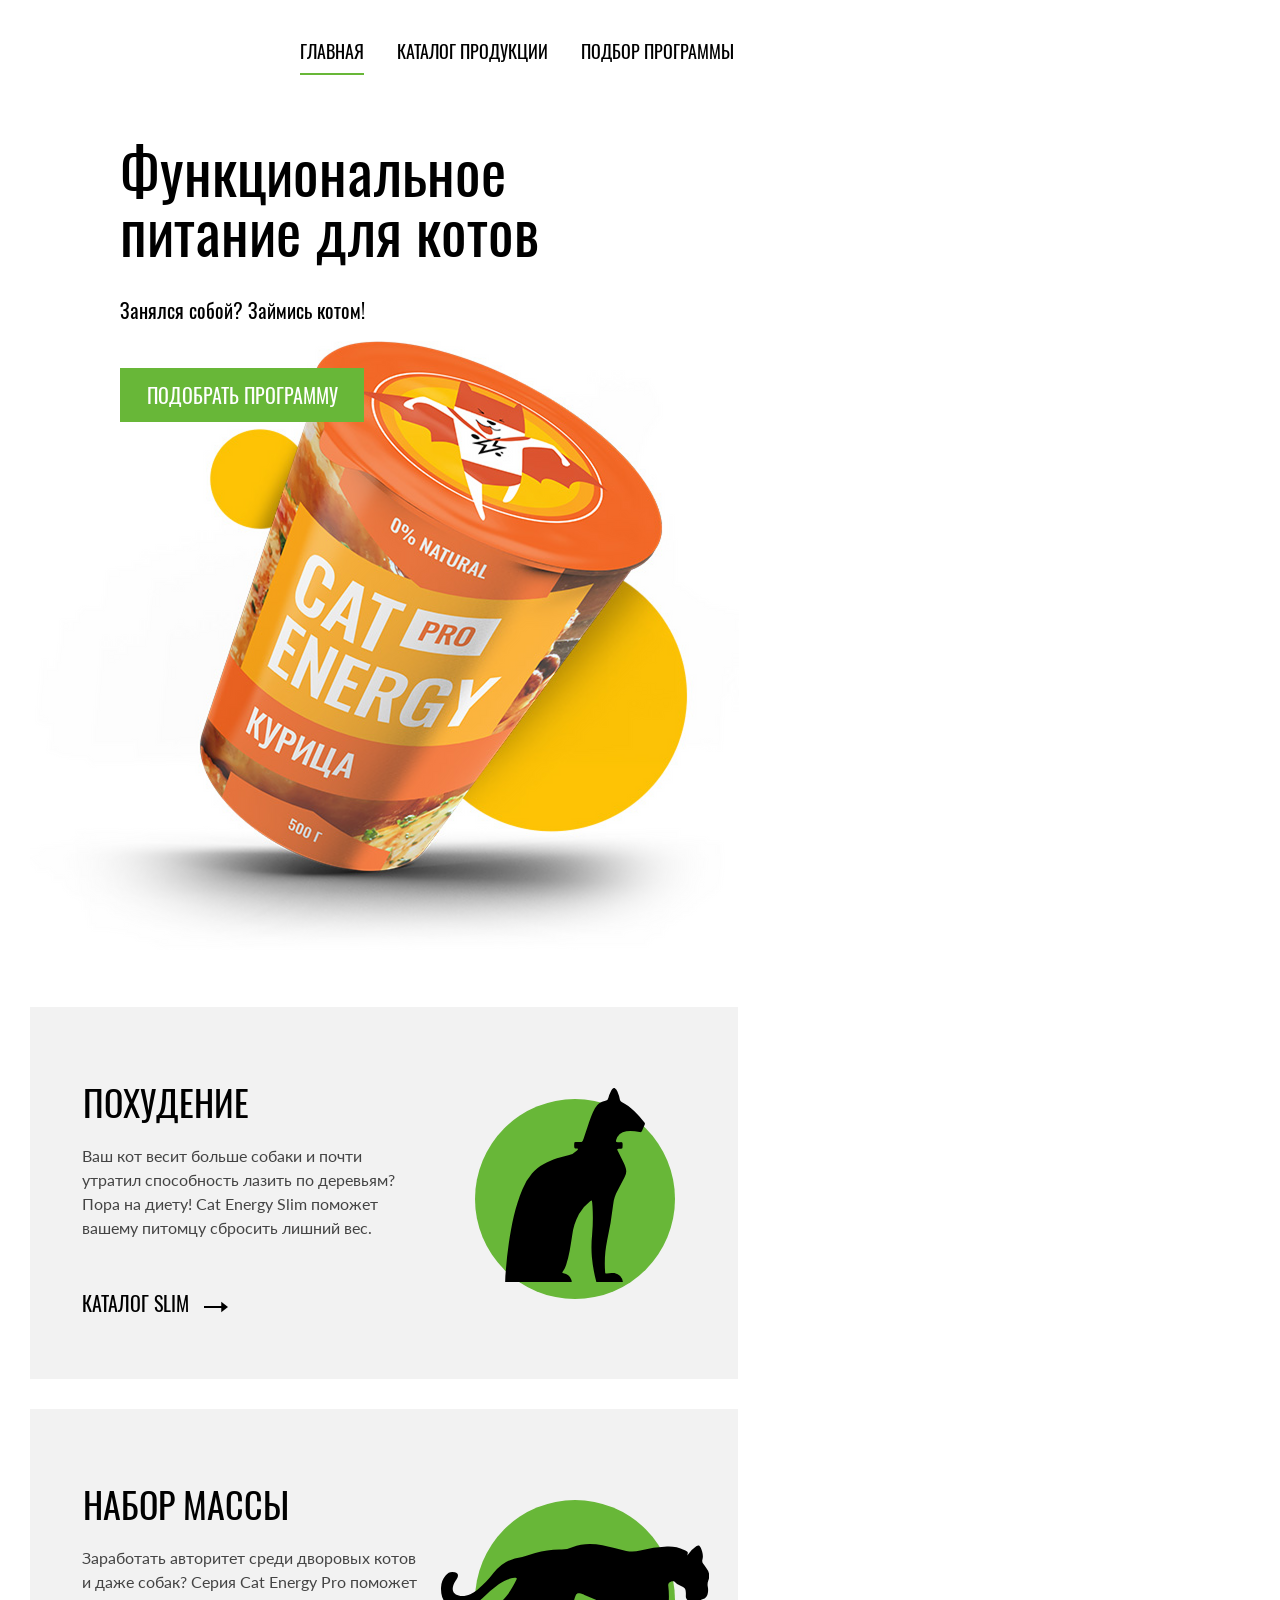
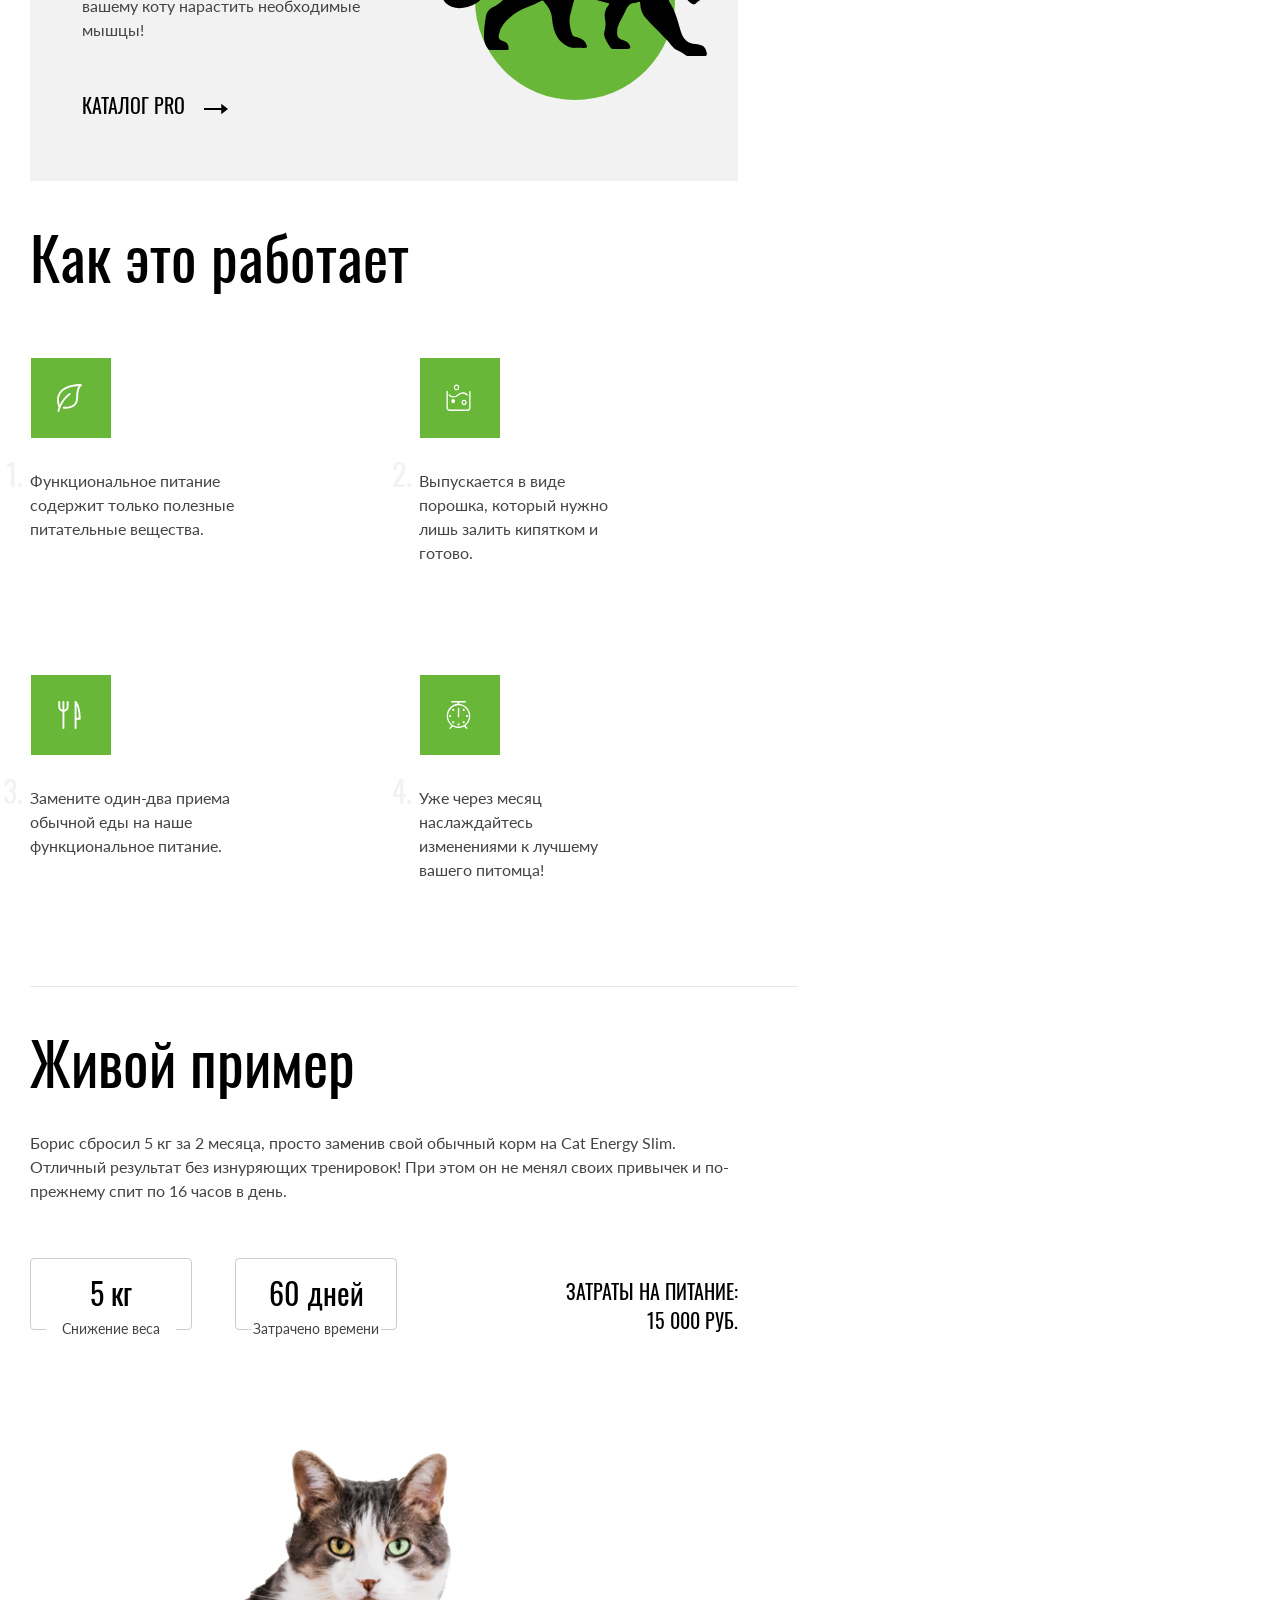
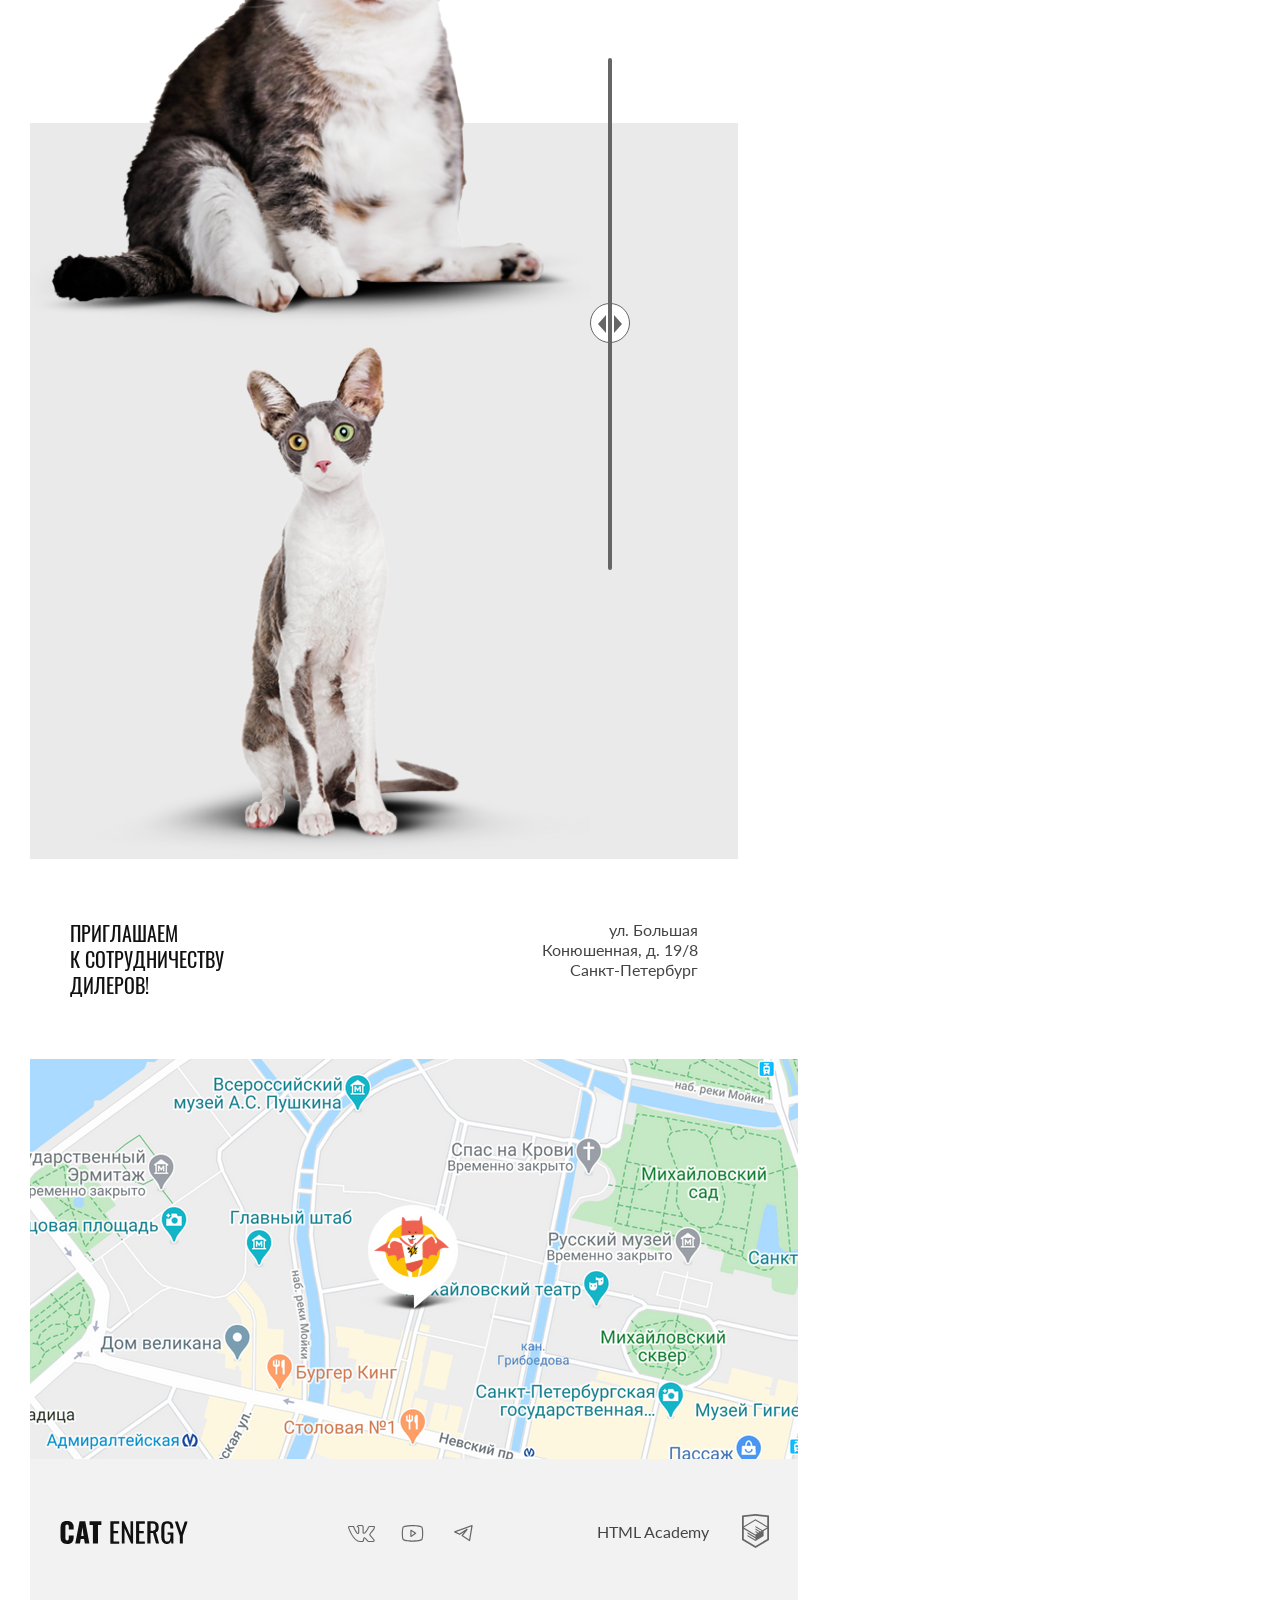
==== commit 4f121199: "Deploying to gh-pages from @ DaniilDvoretskiy/2496561-cat-energy-31@556388a3c7612497637167be675a56f0" ====
--- a/index.html
+++ b/index.html
@@ -1 +1 @@
-<!DOCTYPE html><html class="page" lang="ru"><head><meta charset="UTF-8"><title>Cat Energy</title><meta name="viewport" content="width=device-width,initial-scale=1"><link rel="stylesheet" href="styles/styles.css"><script src="scripts/index.js" defer="defer"></script><link rel="icon" href="favicon.ico"><link rel="icon" type="image/png" sizes="16x16" href="favicons/favicon-16x16.png"><link rel="icon" type="image/png" sizes="32x32" href="favicons/favicon-32x32.png"><link rel="apple-touch-icon" sizes="180x180" href="favicons/apple-icon-180x180.png"><link rel="icon" sizes="192x192" href="favicons/android-icon-192x192.png"><link rel="manifest" href="manifest.webmanifest"></head><body class="page__body"><header class="main-header"><a class="main-header__logo-link" href="index.html"><picture><source media="(min-width: 1440px)" width="70" height="59" type="image/svg+xml" srcset="images/logotype/logo-desktop.svg"><source media="(min-width: 768px)" width="60" height="50" type="image/svg+xml" srcset="images/logotype/logo-tablet.svg"><img class="main-header__logo" src="images/logotype/logo-mobile.svg" width="33" height="38" alt="Логотип сайта «Cat Energy»"></picture><picture><source media="(min-width: 768px)" width="101" height="18" type="image/svg+xml" srcset="images/logotype/logo-text-tablet.svg"><img class="main-header__text-logo" src="images/logotype/logo-text-header-mobile.svg" width="101" height="18" alt="Текстовый логотип сайта «Cat Energy»"></picture></a><nav class="main-nav"><button class="main-nav__toggle-open" type="button"><span class="visually-hidden">Открыть меню</span></button> <button class="main-nav__toggle-close" type="button"><span class="visually-hidden">Закрыть меню</span></button><div class="main-nav__navigation navigation"><ul class="navigation__list"><li class="navigation__item navigation__item--current"><a class="navigation__link navigation__link--current" href="index.html">Главная</a></li><li class="navigation__item"><a class="navigation__link" href="catalog.html">Каталог продукции</a></li><li class="navigation__item"><a class="navigation__link" href="#">Подбор программы</a></li></ul></div></nav></header><main class="main-container"><section class="hero"><div class="hero__container"><header class="hero__header"><h1 class="hero__title">Функциональное<br>питание для котов</h1><p class="hero__slogan">Занялся собой? Займись котом!</p></header><picture><source media="(min-width: 1440px)" width="552" height="499" type="image/png" srcset="images/hero/hero-desktop@1x.png, images/hero/hero-desktop@2x.png 2x"><source media="(min-width: 768px)" width="709" height="609" type="image/png" srcset="images/hero/hero-tablet@1x.png, images/hero/hero-tablet@2x.png 2x"><img class="hero__image" src="images/hero/hero-mobile@1x.png" srcset="images/hero/hero-mobile@2x.png 2x" width="280" height="270" alt="Функциональное питание «Про» со вкусом курицы"></picture><a class="hero__link button" href="#">Подобрать программу</a></div></section><section class="programs"><h2 class="visually-hidden">Программы питания</h2><div class="programs__container"><ul class="programs__list"><li class="programs__item programs__item--weight-loss"><h3 class="programs__title programs__title--weight-loss">Похудение</h3><p class="programs__description">Ваш кот весит больше собаки и почти утратил способность лазить по деревьям? Пора на диету! Cat Energy Slim поможет вашему питомцу сбросить лишний вес.</p><a class="programs__link" href="#">Каталог slim</a></li><li class="programs__item programs__item--weight-gain"><h3 class="programs__title programs__title--weight-gain">Набор массы</h3><p class="programs__description">Заработать авторитет среди дворовых котов и даже собак? Серия Cat Energy Pro поможет вашему коту нарастить необходимые мышцы!</p><a class="programs__link" href="#">Каталог pro</a></li></ul></div></section><section class="advantages"><div class="advantages__container"><h2 class="advantages__title">Как это работает</h2><ul class="advantages__list"><li class="advantages__item advantages__item--nutrients"><p class="advantages__description">Функциональное питание содержит только полезные питательные вещества.</p></li><li class="advantages__item advantages__item--view"><p class="advantages__description">Выпускается в виде порошка, который нужно лишь залить кипятком и готово.</p></li><li class="advantages__item advantages__item--nutrition"><p class="advantages__description">Замените один-два приема обычной еды на наше функциональное питание.</p></li><li class="advantages__item advantages__item--time"><p class="advantages__description">Уже через месяц наслаждайтесь изменениями к лучшему вашего питомца!</p></li></ul></div></section><section class="living-example"><div class="living-example__container"><header class="living-example__header"><h2 class="living-example__title">Живой пример</h2><p class="living-example__description">Борис сбросил 5 кг за 2 месяца, просто заменив свой обычный корм на Cat Energy Slim. Отличный результат без изнуряющих тренировок! При этом он не менял своих привычек и по-прежнему спит по 16 часов в день.</p></header><dl class="living-example__stats stats"><div class="stats__item"><dt class="stats__number">5 кг</dt><dd class="stats__description">Снижение веса</dd></div><div class="stats__item"><dt class="stats__number">60 дней</dt><dd class="stats__description">Затрачено времени</dd></div></dl><div class="living-example__stats-expenses stats-expenses"><span class="stats-expenses__text">Затраты на питание:</span> <span class="stats-expenses__expenses">15 000 руб.</span></div><div class="living-example__result"><picture><source media="(min-width: 768px)" width="560" height="512" type="image/png" srcset="images/sliders/cat-before-tablet-desktop@1x.png, images/sliders/cat-before-tablet-desktop@2x.png 2x"><img class="living-example__result-image-before" src="images/sliders/cat-before-mobile@1x.png" srcset="images/sliders/cat-before-mobile@2x.png 2x" width="280" height="256" alt="Изображение толстого кота"></picture><picture><source media="(min-width: 768px)" width="560" height="512" type="image/png" srcset="images/sliders/cat-after-tablet-desktop@1x.png, images/sliders/cat-after-tablet-desktop@2x.png 2x"><img class="living-example__result-image-after" src="images/sliders/cat-after-mobile@1x.png" srcset="images/sliders/cat-after-mobile@2x.png 2x" width="280" height="256" alt="Изображение худого кота"></picture><button class="living-example__result-slider" type="button"><span class="visually-hidden">Слайдер результата до и после</span></button></div></div></section><section class="contacts"><div class="contacts__container"><h2 class="contacts__title">Приглашаем<br>к сотрудничеству<br>дилеров!</h2><p class="contacts__description">ул. Большая<br>Конюшенная, д. 19/8<br>Санкт-Петербург</p></div><div class="contacts__map"><span class="visually-hidden">Карта с расположением магазина «Cat Energy»</span></div></section></main><footer class="main-footer"><div class="main-footer__container"><section class="footer-logo"><h2 class="visually-hidden">Текстовый логотип сайта</h2><a class="footer-logo__logo" href="#"><img class="footer-logo__text-logo" src="images/logotype/logo-text-footer.svg" width="128" height="24" alt="Текстовый логотип сайта «Cat Energy»"></a></section><section class="footer-social"><h2 class="visually-hidden">Социальные сети</h2><ul class="footer-social__list"><li class="footer-social__item"><a class="footer-social__link footer-social__link--vkontakte" href="#" target="_blank" rel="noreferrer noopener"><span class="visually-hidden">Вконтакте</span></a></li><li class="footer-social__item"><a class="footer-social__link footer-social__link--youtube" href="#" target="_blank" rel="noreferrer noopener"><span class="visually-hidden">Ютуб</span></a></li><li class="footer-social__item"><a class="footer-social__link footer-social__link--telegram" href="#" target="_blank" rel="noreferrer noopener"><span class="visually-hidden">Телеграмм</span></a></li></ul></section><section class="footer-copyright"><h2 class="visually-hidden">Сайт автора</h2><a class="footer-copyright__link" href="#"><p class="footer-copyright__text">HTML Academy</p></a></section></div></footer></body></html>+<!DOCTYPE html><html class="page" lang="ru"><head><meta charset="UTF-8"><title>Cat Energy</title><meta name="viewport" content="width=device-width,initial-scale=1"><link rel="stylesheet" href="styles/styles.css"><script src="scripts/index.js" defer="defer"></script><link rel="icon" href="favicon.ico"><link rel="icon" type="image/png" sizes="16x16" href="favicons/favicon-16x16.png"><link rel="icon" type="image/png" sizes="32x32" href="favicons/favicon-32x32.png"><link rel="apple-touch-icon" sizes="180x180" href="favicons/apple-icon-180x180.png"><link rel="icon" sizes="192x192" href="favicons/android-icon-192x192.png"><link rel="manifest" href="manifest.webmanifest"></head><body class="page__body"><div class="page__body-container"><header class="main-header"><a class="main-header__logo-link" href="index.html"><picture><source media="(min-width: 1440px)" width="70" height="59" type="image/svg+xml" srcset="images/logotype/logo-desktop.svg"><source media="(min-width: 768px)" width="60" height="50" type="image/svg+xml" srcset="images/logotype/logo-tablet.svg"><img class="main-header__logo" src="images/logotype/logo-mobile.svg" width="33" height="38" alt="Логотип сайта «Cat Energy»"></picture><picture><source media="(min-width: 768px)" width="101" height="18" type="image/svg+xml" srcset="images/logotype/logo-text-tablet.svg"><img class="main-header__text-logo" src="images/logotype/logo-text-header-mobile.svg" width="101" height="18" alt="Текстовый логотип сайта «Cat Energy»"></picture></a><nav class="main-nav"><button class="main-nav__toggle main-nav__toggle--close" type="button"><span class="visually-hidden">Открыть меню</span></button><div class="main-nav__navigation navigation"><ul class="navigation__list"><li class="navigation__item navigation__item--current"><a class="navigation__link navigation__link--current" href="index.html">Главная</a></li><li class="navigation__item"><a class="navigation__link" href="catalog.html">Каталог продукции</a></li><li class="navigation__item"><a class="navigation__link" href="#">Подбор программы</a></li></ul></div></nav></header><main class="main-container"><section class="hero"><div class="hero__container"><header class="hero__header"><h1 class="hero__title">Функциональное питание для котов</h1><p class="hero__slogan">Занялся собой? Займись котом!</p></header><picture><source media="(min-width: 1440px)" width="552" height="499" type="image/png" srcset="images/hero/hero-desktop@1x.png, images/hero/hero-desktop@2x.png 2x"><source media="(min-width: 768px)" width="709" height="609" type="image/png" srcset="images/hero/hero-tablet@1x.png, images/hero/hero-tablet@2x.png 2x"><img class="hero__image" src="images/hero/hero-mobile@1x.png" srcset="images/hero/hero-mobile@2x.png 2x" width="280" height="270" alt="Функциональное питание «Про» со вкусом курицы"></picture><a class="hero__link button" href="#">Подобрать программу</a></div></section><section class="programs"><h2 class="visually-hidden">Программы питания</h2><div class="programs__container"><ul class="programs__list"><li class="programs__item programs__item--weight-loss"><h3 class="programs__title programs__title--weight-loss">Похудение</h3><p class="programs__description">Ваш кот весит больше собаки и почти утратил способность лазить по деревьям? Пора на диету! Cat Energy Slim поможет вашему питомцу сбросить лишний вес.</p><a class="programs__link" href="#">Каталог slim</a></li><li class="programs__item programs__item--weight-gain"><h3 class="programs__title programs__title--weight-gain">Набор массы</h3><p class="programs__description">Заработать авторитет среди дворовых котов и даже собак? Серия Cat Energy Pro поможет вашему коту нарастить необходимые мышцы!</p><a class="programs__link" href="#">Каталог pro</a></li></ul></div></section><section class="advantages"><div class="advantages__container"><h2 class="advantages__title">Как это работает</h2><ul class="advantages__list"><li class="advantages__item advantages__item--nutrients"><p class="advantages__description">Функциональное питание содержит только полезные питательные вещества.</p></li><li class="advantages__item advantages__item--view"><p class="advantages__description">Выпускается в виде порошка, который нужно лишь залить кипятком и готово.</p></li><li class="advantages__item advantages__item--nutrition"><p class="advantages__description">Замените один-два приема обычной еды на наше функциональное питание.</p></li><li class="advantages__item advantages__item--time"><p class="advantages__description">Уже через месяц наслаждайтесь изменениями к лучшему вашего питомца!</p></li></ul></div></section><section class="living-example"><div class="living-example__container"><header class="living-example__header"><h2 class="living-example__title">Живой пример</h2><p class="living-example__description">Борис сбросил 5 кг за 2 месяца, просто заменив свой обычный корм на Cat Energy Slim. Отличный результат без изнуряющих тренировок! При этом он не менял своих привычек и по-прежнему спит по 16 часов в день.</p></header><dl class="living-example__stats stats"><div class="stats__item"><dt class="stats__number">5 кг</dt><dd class="stats__description">Снижение веса</dd></div><div class="stats__item"><dt class="stats__number">60 дней</dt><dd class="stats__description">Затрачено времени</dd></div><div class="stats__item stats__item--expenses"><dt class="stats__number stats__number--expenses">15 000 руб.</dt><dd class="stats__description stats__description--expenses">Затраты на питание:</dd></div></dl><div class="living-example__result"><picture><source media="(min-width: 768px)" width="560" height="512" type="image/png" srcset="images/sliders/cat-before-tablet-desktop@1x.png, images/sliders/cat-before-tablet-desktop@2x.png 2x"><img class="living-example__result-image-before" src="images/sliders/cat-before-mobile@1x.png" srcset="images/sliders/cat-before-mobile@2x.png 2x" width="280" height="256" alt="Изображение толстого кота"></picture><button class="living-example__result-slider" type="button"><span class="visually-hidden">Слайдер результата до и после</span></button><picture><source media="(min-width: 768px)" width="560" height="512" type="image/png" srcset="images/sliders/cat-after-tablet-desktop@1x.png, images/sliders/cat-after-tablet-desktop@2x.png 2x"><img class="living-example__result-image-after" src="images/sliders/cat-after-mobile@1x.png" srcset="images/sliders/cat-after-mobile@2x.png 2x" width="280" height="256" alt="Изображение худого кота"></picture></div></div></section><section class="contacts"><div class="contacts__container"><h2 class="contacts__title">Приглашаем<br>к сотрудничеству<br>дилеров!</h2><p class="contacts__description">ул. Большая<br>Конюшенная, д. 19/8<br>Санкт-Петербург</p></div><div class="contacts__map"><span class="visually-hidden">Карта с расположением магазина «Cat Energy»</span></div></section></main><footer class="main-footer"><div class="main-footer__container"><section class="footer-logo"><h2 class="visually-hidden">Текстовый логотип сайта</h2><a class="footer-logo__logo" href="#"><img class="footer-logo__text-logo" src="images/logotype/logo-text-footer.svg" width="128" height="24" alt="Текстовый логотип сайта «Cat Energy»"></a></section><section class="footer-social"><h2 class="visually-hidden">Социальные сети</h2><ul class="footer-social__list"><li class="footer-social__item"><a class="footer-social__link footer-social__link--vkontakte" href="#" target="_blank" rel="noreferrer noopener"><span class="visually-hidden">Вконтакте</span></a></li><li class="footer-social__item"><a class="footer-social__link footer-social__link--youtube" href="#" target="_blank" rel="noreferrer noopener"><span class="visually-hidden">Ютуб</span></a></li><li class="footer-social__item"><a class="footer-social__link footer-social__link--telegram" href="#" target="_blank" rel="noreferrer noopener"><span class="visually-hidden">Телеграмм</span></a></li></ul></section><section class="footer-copyright"><h2 class="visually-hidden">Сайт автора</h2><a class="footer-copyright__link" href="#"><p class="footer-copyright__text">HTML Academy</p></a></section></div></footer></div></body></html>
--- a/styles/styles.css
+++ b/styles/styles.css
@@ -1 +1 @@
-@font-face{font-family:Oswald;font-weight:400;font-style:normal;src:url(../fonts/oswald/oswaldregular.woff2)format("woff2");font-display:swap}@font-face{font-family:Lato;font-weight:400;font-style:normal;src:url(../fonts/lato/Lato-Regular.woff2)format("woff2");font-display:swap}*,:before,:after{box-sizing:border-box}img{object-fit:contain;max-width:100%;height:auto}.visually-hidden{clip:rect(0 0 0 0);border:0;width:1px;height:1px;margin:-1px;padding:0;position:absolute;overflow:hidden}body{color:#444;background-color:#fff;height:100%;margin:0;font-family:Oswald,sans-serif;font-size:14px;font-weight:400;line-height:18px}.button{text-transform:uppercase;color:#fff;text-align:center;cursor:pointer;background-color:#68b738;border:none;font-family:Oswald,sans-serif;font-size:16px;line-height:20px;text-decoration:none}.button:hover{background-color:#5eaa2f}.button:active{color:#ffffff4d;background-color:#5eaa2f}.main-container{flex-grow:1}.main-header{text-align:center;grid-template-columns:320px;width:320px;min-height:264px;margin:0;padding:0;display:grid}.main-header__logo-link{height:66px;padding-top:23px;padding-left:20px;padding-right:20px;text-decoration:none;display:flex}.main-header__logo{position:absolute;top:13px;left:20px}.main-header__text-logo{margin-left:89px}.main-header__logo-link:hover{opacity:.8}.main-header__logo-link:active{opacity:.6}@media (width>=768px){.main-header{text-align:center;flex-flow:wrap;width:768px;min-height:50px;margin:0;padding:25px 34px 0 30px;display:flex}.main-header__logo-link{height:50px;padding:0;text-decoration:none;display:flex}.main-header__logo{position:absolute;top:25px;left:30px}.main-header__text-logo{margin:0;position:absolute;top:41px;left:103px}}.main-nav__toggle-open{background-color:#fff;background-image:url(../icons/stack.svg#open-navigation);background-repeat:no-repeat;border:none;width:24px;height:24px;display:none;position:absolute;top:23px;right:20px}.main-nav__toggle-close{background-color:#fff;background-image:url(../icons/stack.svg#close-navigation);background-repeat:no-repeat;border:none;width:18px;height:18px;display:block;position:absolute;top:23px;right:20px}@media (width>=768px){.main-nav__toggle-open,.main-nav__toggle-close{display:none}.main-nav__navigation{padding-top:14px}}.navigation__list{margin:0;padding:0;list-style:none}.navigation__item{border-top:1px solid #e6e6e6;min-height:66px;padding-top:23px}.navigation__link{text-transform:uppercase;color:#000;font-size:20px;line-height:20px;text-decoration:none}@media (width>=768px){.navigation__list{flex-flow:wrap;gap:33px;margin:0;padding:0 0 0 270px;list-style:none;display:flex}.navigation__item{border:none;min-height:36px;padding:0;position:relative}.navigation__item--current{position:relative}.navigation__item--current:after{content:"";border-bottom:2px solid #68b738;width:100%;position:absolute;bottom:0;left:0}.navigation__link{font-size:18px;line-height:24px}}.hero{background-image:url(../images/backgrounds/background-hero-mobile@1x.png);background-repeat:no-repeat;background-size:contain}.hero__container{background-image:linear-gradient(#68b738d9 63%,#0000 50%);padding:27px 20px 0}.hero__header{padding:0 10px 29px}.hero__title{text-align:center;color:#fff;margin:0 0 25px;font-size:36px;font-weight:400;line-height:36px}.hero__slogan{text-align:center;color:#fff;margin:0;font-size:14px;line-height:14px}.hero__link{width:280px;height:40px;padding:10px 39px;display:block}@media (width>=768px){.hero__container{background-color:#fff;background-image:none;padding:0 29px 0 30px}.hero__header{padding:65px 100px 21px 90px}.hero__title{text-align:left;color:#000;margin:0 0 40px;font-size:60px;font-weight:400;line-height:60px}.hero__slogan{text-align:left;color:#000;margin:0;font-size:20px;line-height:20px}.hero__link{width:244px;height:54px;padding:14px 26px;font-size:20px;line-height:26px;display:block;position:relative;bottom:580px;left:90px}}@media (width>=1440px){.hero{background-image:url(../images/backgrounds/background-hero-desktop@1x.png);background-position:100%;background-repeat:no-repeat;background-size:contain}.hero__container{background:linear-gradient(270deg,#68b738d9 54.1%,#0000 50%);padding-left:110px}}.programs__container{padding:20px}.programs__list{margin:0;padding:0;list-style:none}.programs__item{background-color:#f2f2f2;min-height:266px;margin-bottom:20px;position:relative}.programs__item--weight-loss:before{content:"";background-color:#68b738;border-radius:50%;width:50px;height:50px;position:absolute;top:24px;left:20px}.programs__item--weight-loss:after{content:"";background-image:url(../icons/stack.svg#cat-slim);width:36px;height:50px;position:absolute;top:21px;left:27px}.programs__item--weight-gain:before{content:"";background-color:#68b738;border-radius:50%;width:50px;height:50px;position:absolute;top:24px;left:20px}.programs__item--weight-gain:after{content:"";background-image:url(../icons/stack.svg#cat-pro);width:67px;height:28px;position:absolute;top:35px;left:12px}.programs__title{text-align:center;color:#000;text-transform:uppercase;margin:0;padding-top:30px;font-size:24px;font-weight:400;line-height:37px}.programs__description{margin:0;padding:29px 20px 38px;font-family:Lato,sans-serif;position:relative}.programs__title--weight-loss{padding-left:20px}.programs__title--weight-gain{padding-left:31px}.programs__description:after{content:"";border-bottom:1px solid #d9d9d9;width:240px;position:absolute;bottom:15px;left:20px}.programs__link{text-transform:uppercase;text-align:center;color:#000;font-size:16px;line-height:16px;text-decoration:none;position:relative;bottom:-5px;left:20px}.programs__link:after{content:"";background-image:url(../icons/stack.svg#icon-arrow);background-repeat:no-repeat;width:24px;height:12px;position:absolute;bottom:5px;left:122px}.programs__link:hover:after{background-image:url(../icons/stack.svg#icon-arrow-long)}.programs__link:active{opacity:.3}@media (width>=768px){.programs__container{padding:0 30px}.programs__list{margin:0;padding:0;list-style:none}.programs__item{min-height:372px;margin-bottom:30px;position:relative}.programs__item--weight-loss:before{content:"";background-color:#68b738;border-radius:50%;width:200px;height:200px;position:absolute;top:92px;left:445px}.programs__item--weight-loss:after{content:"";background-image:url(../icons/stack.svg#cat-slim);width:140px;height:194px;position:absolute;top:81px;left:475px}.programs__item--weight-gain:before{content:"";background-color:#68b738;border-radius:50%;width:200px;height:200px;position:absolute;top:91px;left:445px}.programs__item--weight-gain:after{content:"";background-image:url(../icons/stack.svg#cat-pro);width:268px;height:112px;position:absolute;top:135px;left:411px}.programs__title{text-align:left;margin:0;padding:77px 228px 24px 53px;font-size:36px;font-weight:400;line-height:36px}.programs__description{text-align:left;width:440px;margin:0;padding:0 53px 48px 52px;font-family:Lato,sans-serif;font-size:16px;line-height:24px}.programs__description:after{content:"";border-bottom:1px solid #d9d9d9;width:240px;display:none;position:absolute;bottom:15px;left:20px}.programs__link{font-size:20px;line-height:30px;position:relative;bottom:0;left:52px}.programs__link:after{content:"";background-image:url(../icons/stack.svg#icon-arrow);background-repeat:no-repeat;width:24px;height:12px;position:absolute;bottom:5px;left:122px}}.advantages__container{padding:0 20px 49px}.advantages__title{text-align:left;color:#000;margin:0 0 40px;font-size:36px;font-weight:400;line-height:40px}.advantages__list{margin:0;padding:0;list-style:none}.advantages__description{margin:0 0 20px 80px;font-family:Lato,sans-serif}.advantages__item{min-height:60px;margin-bottom:20px;position:relative}.advantages__item:before{content:"";background-color:#68b738;width:60px;height:60px;position:absolute;top:0;left:0}.advantages__item--nutrients:after{content:"";background-image:url(../icons/stack.svg#icon-leaf);background-repeat:no-repeat;width:25px;height:28px;display:block;position:absolute;top:16px;left:18px}.advantages__item--view:after{content:"";background-image:url(../icons/stack.svg#icon-glass-of-water);background-repeat:no-repeat;width:25px;height:28px;display:block;position:absolute;top:16px;left:18px}.advantages__item--nutrition:after{content:"";background-image:url(../icons/stack.svg#icon-eat);background-repeat:no-repeat;width:25px;height:28px;display:block;position:absolute;top:16px;left:18px}.advantages__item--time:after{content:"";background-image:url(../icons/stack.svg#icon-alarm);background-repeat:no-repeat;width:25px;height:28px;display:block;position:absolute;top:16px;left:18px}@media (width>=768px){.advantages__container{padding:15px 109px 47px 30px}.advantages__title{text-align:left;margin:0 0 32px;font-size:60px;line-height:60px}.advantages__list{grid-gap:37px 149px;grid-template-rows:280px;grid-template-columns:repeat(auto-fill,240px);margin:0;padding:0;display:grid}.advantages__description{text-align:left;margin:0;padding:151px 26px 57px 0;font-family:Lato,sans-serif;font-size:16px;line-height:24px}.advantages__item{margin:0;list-style-type:auto;position:relative}.advantages__item::marker{color:#f2f2f2;font-size:30px;line-height:280px}.advantages__item:before{content:"";background-color:#68b738;width:80px;height:80px;position:absolute;top:40px;left:1px}.advantages__item--nutrients:after{content:"";background-image:url(../icons/stack.svg#icon-leaf);background-repeat:no-repeat;width:25px;height:28px;display:block;position:absolute;top:66px;left:27px}.advantages__item--view:after{content:"";background-image:url(../icons/stack.svg#icon-glass-of-water);background-repeat:no-repeat;width:25px;height:28px;display:block;position:absolute;top:66px;left:27px}.advantages__item--nutrition:after{content:"";background-image:url(../icons/stack.svg#icon-eat);background-repeat:no-repeat;width:25px;height:28px;display:block;position:absolute;top:66px;left:27px}.advantages__item--time:after{content:"";background-image:url(../icons/stack.svg#icon-alarm);background-repeat:no-repeat;width:25px;height:28px;display:block;position:absolute;top:66px;left:27px}}.living-example{background-color:#eaeaea}.living-example__container{padding:25px 20px 40px}.living-example__header{padding-bottom:20px}.living-example__title{text-align:left;color:#000;margin:0;padding-bottom:40px;font-size:36px;font-weight:400;line-height:40px}.living-example__description{text-align:left;margin:0;font-family:Lato,sans-serif;font-size:14px;line-height:18px}.living-example__stats{flex-flow:wrap;gap:32px;margin:0 0 20px;display:flex}.living-example__stats-expenses{padding:0 46px}.living-example__result-slider{cursor:pointer;background-color:#fff;border:1px solid #666;border-radius:50%;width:40px;height:40px;position:relative;top:-279px;left:140px}.living-example__result-slider:before{content:"";background-color:#666;border-radius:2px;width:4px;height:256px;position:absolute;top:-123px;left:17px}.living-example__result-slider:after{content:"";background-color:#666;width:24px;height:18px;position:absolute;top:11px;left:7px;-webkit-mask-image:url(../icons/stack.svg#slider-triangle);mask-image:url(../icons/stack.svg#slider-triangle)}.living-example__result-slider:hover{border-color:#68b738}.living-example__result-slider:hover:before,.living-example__result-slider:hover:after{background-color:#68b738}.living-example__result-slider:active{opacity:.6;border-color:#5eaa2f}.living-example__result-slider:active :before,.living-example__result-slider:active :after{opacity:.6;background-color:#5eaa2f}@media (width>=768px){.living-example{background-color:#eaeaea}.living-example__container{background-image:linear-gradient(#fff 50%,#0000 50%);padding:45px 30px 0;position:relative}.living-example__container:before{content:"";border-top:1px solid #e6e6e6;width:768px;position:absolute;top:0;left:0}.living-example__header{padding-bottom:55px}.living-example__title{margin:0;padding-bottom:40px;font-size:60px;line-height:60px}.living-example__description{margin:0;font-family:Lato,sans-serif;font-size:16px;line-height:24px}.living-example__stats{flex-flow:wrap;gap:43px;margin:0 0 99px;display:flex}.living-example__stats-expenses{flex-flow:column wrap;padding:0;display:flex}.living-example__result-slider{cursor:pointer;background-color:#fff;border:1px solid #666;border-radius:50%;width:40px;height:40px;position:relative;top:-279px;left:140px}.living-example__result-slider:before{content:"";background-color:#666;border-radius:2px;width:4px;height:512px;position:absolute;top:-246px;left:17px}.living-example__result-slider:after{content:"";background-color:#666;width:24px;height:18px;position:absolute;top:11px;left:7px;-webkit-mask-image:url(../icons/stack.svg#slider-triangle);mask-image:url(../icons/stack.svg#slider-triangle)}.living-example__result-slider:hover{border-color:#68b738}.living-example__result-slider:hover:before,.living-example__result-slider:hover:after{background-color:#68b738}.living-example__result-slider:active{opacity:.6;border-color:#5eaa2f}.living-example__result-slider:active :before,.living-example__result-slider:active :after{opacity:.6;background-color:#5eaa2f}}.stats__item{border:1px solid #cdcdcd;width:124px;height:56px;padding-top:15px}.stats__number{text-align:center;color:#000;margin-bottom:8px;font-size:24px;line-height:24px}.stats__description{text-align:center;background-color:#eaeaea;width:80px;height:19px;margin:0 0 0 18px;font-family:Lato,sans-serif;font-size:12px;line-height:12px;display:block}.stats-expenses__text,.stats-expenses__expenses{text-align:center;color:#000;line-height:20px}@media (width>=768px){.stats__item{border:1px solid #cdcdcd;width:162px;height:72px;padding-top:15px}.stats__number{text-align:center;color:#000;margin-bottom:11px;font-size:30px;line-height:37px}.stats__description{background-color:#fff;width:130px;height:50px;margin:0 0 0 15px;font-family:Lato,sans-serif;font-size:14px;line-height:14px;display:block}.stats-expenses__text,.stats-expenses__expenses{text-align:right;color:#000;font-size:20px;line-height:20px}}.contacts__container{grid-template-columns:1fr 140px;padding:26px 20px;display:grid}.contacts__title{text-align:left;text-transform:uppercase;color:#111;margin:0;font-size:16px;font-weight:400;line-height:20px}.contacts__description{text-align:left;margin:0;font-family:Lato,sans-serif;line-height:20px}.contacts__map{background-image:url(../images/backgrounds/background-map-mobile@1x.png);background-repeat:no-repeat;background-size:contain;width:320px;height:362px}@media (width>=768px){.contacts__container{flex-flow:wrap;justify-content:space-between;padding:60px 70px;display:flex}.contacts__title{width:163px;margin:0;font-size:20px;line-height:26px}.contacts__description{text-align:right;width:163px;margin:0;font-size:16px}.contacts__map{background-image:url(../images/backgrounds/background-map-tablet@1x.png);background-repeat:no-repeat;background-size:contain;width:768px;height:400px}}.main-footer{min-height:240px}@media (width>=768px){.main-footer{background-color:#f2f2f2;min-height:147px}.main-footer__container{flex-flow:wrap;align-items:center;padding:55px 30px;display:flex}}.footer-logo{text-align:center;min-height:84px;padding-top:40px;position:relative}.footer-logo:before{content:"";border:1px solid #d9d9d9;width:280px;position:absolute;bottom:0;left:20px}.footer-logo:hover,.footer-logo:focus{opacity:.8}.footer-logo .footer-logo__text-logo:active{opacity:.6}.footer-logo__logo{height:24px;display:block}@media (width>=768px){.footer-logo{text-align:center;min-height:24px;margin-right:160px;padding:0}.footer-logo:before{content:"";border:1px solid #d9d9d9;width:280px;display:none;position:absolute;bottom:0;left:20px}.footer-logo__logo{height:24px;display:block}}.footer-social{text-align:center;min-height:62px;padding:20px;position:relative}.footer-social:before{content:"";border:1px solid #d9d9d9;width:280px;position:absolute;bottom:0;left:20px}.footer-social__list{flex-flow:wrap;justify-content:center;gap:24px;margin:0;padding:0;list-style:none;display:flex}.footer-social__link--vkontakte:before{content:"";background-color:#666;width:27px;height:17px;display:block;-webkit-mask-image:url(../icons/stack.svg#icon-vkontakte);mask-image:url(../icons/stack.svg#icon-vkontakte);-webkit-mask-repeat:no-repeat;mask-repeat:no-repeat}.footer-social__link--vkontakte:hover:before,.footer-social__link--vkontakte:focus:before{background-color:#68b738}.footer-social__link--vkontakte:active:before{opacity:.3}.footer-social__link--youtube:before{content:"";background-color:#666;width:27px;height:17px;display:block;-webkit-mask-image:url(../icons/stack.svg#icon-youtube);mask-image:url(../icons/stack.svg#icon-youtube);-webkit-mask-repeat:no-repeat;mask-repeat:no-repeat}.footer-social__link--youtube:hover:before,.footer-social__link--youtube:focus:before{background-color:#68b738}.footer-social__link--youtube:active:before{opacity:.3}.footer-social__link--telegram:before{content:"";background-color:#666;width:27px;height:17px;display:block;-webkit-mask-image:url(../icons/stack.svg#icon-telegram);mask-image:url(../icons/stack.svg#icon-telegram);-webkit-mask-repeat:no-repeat;mask-repeat:no-repeat}.footer-social__link--telegram:hover:before,.footer-social__link--telegram:focus:before{background-color:#68b738}.footer-social__link--telegram:active:before{opacity:.3}@media (width>=768px){.footer-social{text-align:center;min-height:22px;padding:8px 0 7px;position:relative}.footer-social:before{content:"";border:1px solid #d9d9d9;width:280px;display:none;position:absolute;bottom:0;left:20px}.footer-social__list{flex-flow:wrap;justify-content:center;gap:24px;margin:0;padding:0;list-style:none;display:flex}}.footer-copyright{text-align:center;min-height:94px;padding:20px 20px 40px}.footer-copyright__link{color:inherit;text-decoration:none;position:relative}.footer-copyright__text{text-align:left;margin:0;font-family:Lato,sans-serif;font-size:16px;line-height:20px}.footer-copyright__link:after{content:"";background-color:#666;width:27px;height:34px;position:absolute;top:-5px;right:0;-webkit-mask-image:url(../images/logotype/logo-copyright.svg);mask-image:url(../images/logotype/logo-copyright.svg);-webkit-mask-repeat:no-repeat;mask-repeat:no-repeat}.footer-copyright__link:hover:after,.footer-copyright__link:focus:after{background-color:#68b738}.footer-copyright__link:active{opacity:.3}@media (width>=768px){.footer-copyright{text-align:right;min-height:37px;margin-left:120px;padding:0}.footer-copyright__link{color:inherit;text-decoration:none;position:relative}.footer-copyright__text{text-align:left;margin:0;padding-top:8px;font-family:Lato,sans-serif;font-size:16px;line-height:20px}.footer-copyright__link:after{content:"";background-color:#666;width:27px;height:34px;position:absolute;top:0;right:-60px;-webkit-mask-image:url(../images/logotype/logo-copyright.svg);mask-image:url(../images/logotype/logo-copyright.svg);-webkit-mask-repeat:no-repeat;mask-repeat:no-repeat}}.catalog__title{text-align:left;color:#000;margin:0;padding:27px 42px 41px 20px;font-size:36px;font-weight:400;line-height:36px}.catalog__list{margin:0;padding:0 0 26px;list-style:none}.catalog__item{border-top:1px solid #ebebeb;padding:20px 20px 25px}.catalog__link-button{width:280px;height:40px;padding:10px 90px;display:block}.product-card__link{color:#222;text-decoration:none}.product-card__title{text-align:center;text-transform:uppercase;color:#222;margin:0;font-size:16px;font-weight:400;line-height:20px}.product-card__description{text-align:center;margin:0 0 21px;font-family:Lato,sans-serif;font-size:12px;line-height:16px}.product-card__title--more{color:#111;margin-top:23px;position:relative}.product-card__title--more:before{content:"";background-image:url(../icons/stack.svg#icon-plus);background-repeat:no-repeat;width:30px;height:30px;position:absolute;top:-43px;left:125px}.product-card__link-button{color:inherit;background-color:#f2f2f2;padding:10px 70px}.product-card__link-button:hover{background:#ebebeb}.product-card__link-button:active{color:#444;background:#ebebeb}.characteristics__name,.characteristics__meaning{text-align:center;font-family:Lato,sans-serif;font-size:12px;line-height:16px}.additional-products__title{text-align:center;color:#000;margin:0;font-size:24px;font-weight:400;line-height:24px}.additional-products__list{margin:0;padding:36px 20px 35px;list-style:none}.additional-products__item{border-top:1px solid #cdcdcd;padding-top:13px;padding-bottom:19px}.additional-products__name{text-align:center;color:#222;text-transform:uppercase;margin:0;font-size:16px;font-weight:400;line-height:16px}.additional-products__characteristics{padding:13px 0 15px}.additional-products__description{text-align:center;font-family:Lato,sans-serif;line-height:14px}.additional-products__price{text-align:right;font-family:Lato,sans-serif;line-height:14px}.additional-products__link{padding:10px 70px}.present{background-image:url(../images/backgrounds/background-gift-mobile@1x.png);background-repeat:no-repeat;background-size:contain;width:280px;height:290px;margin:35px 20px 40px}.present__container{background-color:#68b738d9;width:280px;position:relative}.present__container:after{content:"";background-image:url(../icons/stack.svg#icon-gift);background-repeat:no-repeat;width:78px;height:81px;position:absolute;top:59px;left:101px}.present__description{text-align:center;color:#fff;margin:0;padding:187px 61px 43px 58px;font-family:Lato,sans-serif;font-size:16px;line-height:20px}.subscription{padding:0 20px 14px}.subscription__title{text-align:center;color:#000;margin:0;font-size:24px;font-weight:400;line-height:24px}.subscription__description{text-align:center;color:#000;margin:0;font-size:16px;line-height:24px}.subscription__input{text-align:left;border:1px solid #cdcdcd;padding:0;font-size:20px;line-height:30px}.subscription__button{margin-top:16px;padding:10px 70px}+@font-face{font-family:Oswald;font-weight:400;font-style:normal;src:url(../fonts/oswald/oswaldregular.woff2)format("woff2");font-display:swap}@font-face{font-family:Lato;font-weight:400;font-style:normal;src:url(../fonts/lato/Lato-Regular.woff2)format("woff2");font-display:swap}*,:before,:after{box-sizing:border-box}img{object-fit:contain;max-width:100%;height:auto}.visually-hidden{clip:rect(0 0 0 0);border:0;width:1px;height:1px;margin:-1px;padding:0;position:absolute;overflow:hidden}body{color:#444;background-color:#fff;height:100%;margin:0;font-family:Oswald,sans-serif;font-size:14px;font-weight:400;line-height:18px}.button{text-transform:uppercase;color:#fff;text-align:center;cursor:pointer;background-color:#68b738;border:none;font-family:Oswald,sans-serif;font-size:16px;line-height:20px;text-decoration:none}.button:hover{background-color:#5eaa2f}.button:active{color:#ffffff4d;background-color:#5eaa2f}.page__body{min-width:320px}.page__body-container{flex-direction:column;min-width:280px;min-height:100%;padding:0 20px;display:flex}@media (width>=768px){.page__body-container{width:auto;padding:0 30px}}@media (width>=1440px){.page__body-container{width:1220px;padding:0 110px}}.main-container{flex-grow:1}.main-header{text-align:center;grid-template-columns:320px;width:320px;min-height:264px;margin:0;padding:0;display:grid}.main-header__logo-link{height:66px;padding-top:23px;padding-left:20px;padding-right:20px;text-decoration:none;display:flex}.main-header__logo{position:absolute;top:13px;left:20px}.main-header__text-logo{margin-left:89px}.main-header__logo-link:hover{opacity:.8}.main-header__logo-link:active{opacity:.6}@media (width>=768px){.main-header{text-align:center;flex-flow:wrap;width:768px;min-height:50px;margin:0;padding:25px 0 0;display:flex}.main-header__logo-link{height:50px;padding:0;text-decoration:none;display:flex}.main-header__logo{position:absolute;top:25px;left:30px}.main-header__text-logo{margin:0;position:absolute;top:41px;left:103px}}@media (width>=1440px){.main-header{text-align:center;flex-flow:wrap;width:1220px;min-height:50px;margin:0;padding:25px 0 0;display:flex}.main-header__logo-link{height:50px;padding:0;text-decoration:none;display:flex}.main-header__logo{position:absolute;top:25px;left:30px}.main-header__text-logo{margin:0;position:absolute;top:41px;left:103px}}.main-nav__toggle{background-color:#fff;background-image:url(../icons/stack.svg#open-navigation);background-repeat:no-repeat;border:none;width:24px;height:24px;display:none;position:absolute;top:23px;right:20px}.main-nav__toggle--close{background-color:#fff;background-image:url(../icons/stack.svg#close-navigation);background-repeat:no-repeat;border:none;width:18px;height:18px;display:block;position:absolute;top:23px;left:282px}@media (width>=768px){.main-nav__toggle,.main-nav__toggle--close{display:none}.main-nav__navigation{padding-top:14px}}.navigation__list{margin:0;padding:0;list-style:none}.navigation__item{border-top:1px solid #e6e6e6;min-height:66px;padding-top:23px}.navigation__link{text-transform:uppercase;color:#000;font-size:20px;line-height:20px;text-decoration:none}@media (width>=768px){.navigation__list{flex-flow:wrap;gap:33px;margin:0;padding:0 0 0 270px;list-style:none;display:flex}.navigation__item{border:none;min-height:36px;padding:0;position:relative}.navigation__item--current{position:relative}.navigation__item--current:after{content:"";border-bottom:2px solid #68b738;width:100%;position:absolute;bottom:0;left:0}.navigation__link{font-size:18px;line-height:24px}}.hero{text-align:center;background-image:url(../images/backgrounds/background-hero-mobile@1x.png);background-repeat:no-repeat;background-size:contain;width:320px}.hero__container{background-image:linear-gradient(#68b738d9 63%,#0000 50%);padding-top:27px}.hero__header{padding:0 10px 29px}.hero__title{text-align:center;color:#fff;margin:0 0 25px;font-size:36px;font-weight:400;line-height:36px}.hero__slogan{text-align:center;color:#fff;margin:0;font-size:14px;line-height:14px}.hero__link{width:280px;height:40px;padding:10px 39px;display:block}@media (width>=768px){.hero{width:709px}.hero__container{background-color:#fff;background-image:none;padding:0}.hero__header{padding:65px 100px 21px 90px}.hero__title{text-align:left;color:#000;margin:0 0 40px;font-size:60px;font-weight:400;line-height:60px}.hero__slogan{text-align:left;color:#000;margin:0;font-size:20px;line-height:20px}.hero__link{width:244px;height:54px;padding:14px 26px;font-size:20px;line-height:26px;display:block;position:relative;bottom:585px;left:90px}}@media (width>=1440px){.hero{background-image:url(../images/backgrounds/background-hero-desktop@1x.png);background-position:100%;background-repeat:no-repeat;background-size:contain;width:1440px}.hero__container{background:linear-gradient(270deg,#68b738d9 55%,#0000 50%);padding:0}}.programs__container{width:280px;padding:20px 0}.programs__list{margin:0;padding:0;list-style:none}.programs__item{background-color:#f2f2f2;min-height:266px;margin-bottom:20px;position:relative}.programs__item--weight-loss:before{content:"";background-color:#68b738;border-radius:50%;width:50px;height:50px;position:absolute;top:24px;left:20px}.programs__item--weight-loss:after{content:"";background-image:url(../icons/stack.svg#cat-slim);width:36px;height:50px;position:absolute;top:21px;left:27px}.programs__item--weight-gain:before{content:"";background-color:#68b738;border-radius:50%;width:50px;height:50px;position:absolute;top:24px;left:20px}.programs__item--weight-gain:after{content:"";background-image:url(../icons/stack.svg#cat-pro);width:67px;height:28px;position:absolute;top:35px;left:12px}.programs__title{text-align:center;color:#000;text-transform:uppercase;margin:0;padding-top:30px;font-size:24px;font-weight:400;line-height:37px}.programs__description{margin:0;padding:29px 20px 38px;font-family:Lato,sans-serif;position:relative}.programs__title--weight-loss{padding-left:20px}.programs__title--weight-gain{padding-left:31px}.programs__description:after{content:"";border-bottom:1px solid #d9d9d9;width:240px;position:absolute;bottom:15px;left:20px}.programs__link{text-transform:uppercase;text-align:center;color:#000;font-size:16px;line-height:16px;text-decoration:none;position:relative;bottom:-5px;left:20px}.programs__link:after{content:"";background-image:url(../icons/stack.svg#icon-arrow);background-repeat:no-repeat;width:24px;height:12px;position:absolute;bottom:5px;left:122px}.programs__link:hover:after{background-image:url(../icons/stack.svg#icon-arrow-long)}.programs__link:active{opacity:.3}@media (width>=768px){.programs__container{width:708px;padding:0}.programs__list{margin:0;padding:0;list-style:none}.programs__item{min-height:372px;margin-bottom:30px;position:relative}.programs__item--weight-loss:before{content:"";background-color:#68b738;border-radius:50%;width:200px;height:200px;position:absolute;top:92px;left:445px}.programs__item--weight-loss:after{content:"";background-image:url(../icons/stack.svg#cat-slim);width:140px;height:194px;position:absolute;top:81px;left:475px}.programs__item--weight-gain:before{content:"";background-color:#68b738;border-radius:50%;width:200px;height:200px;position:absolute;top:91px;left:445px}.programs__item--weight-gain:after{content:"";background-image:url(../icons/stack.svg#cat-pro);width:268px;height:112px;position:absolute;top:135px;left:411px}.programs__title{text-align:left;margin:0;padding:77px 228px 24px 53px;font-size:36px;font-weight:400;line-height:36px}.programs__description{text-align:left;width:440px;margin:0;padding:0 53px 48px 52px;font-family:Lato,sans-serif;font-size:16px;line-height:24px}.programs__description:after{content:"";border-bottom:1px solid #d9d9d9;width:240px;display:none;position:absolute;bottom:15px;left:20px}.programs__link{font-size:20px;line-height:30px;position:relative;bottom:0;left:52px}.programs__link:after{content:"";background-image:url(../icons/stack.svg#icon-arrow);background-repeat:no-repeat;width:24px;height:12px;position:absolute;bottom:5px;left:122px}}.advantages__container{width:280px;padding-bottom:49px}.advantages__title{text-align:left;color:#000;margin:0 0 40px;font-size:36px;font-weight:400;line-height:40px}.advantages__list{margin:0;padding:0;list-style:none}.advantages__description{margin:0 0 20px 80px;font-family:Lato,sans-serif}.advantages__item{min-height:60px;margin-bottom:20px;position:relative}.advantages__item:before{content:"";background-color:#68b738;width:60px;height:60px;position:absolute;top:0;left:0}.advantages__item--nutrients:after{content:"";background-image:url(../icons/stack.svg#icon-leaf);background-repeat:no-repeat;width:25px;height:28px;display:block;position:absolute;top:16px;left:18px}.advantages__item--view:after{content:"";background-image:url(../icons/stack.svg#icon-glass-of-water);background-repeat:no-repeat;width:25px;height:28px;display:block;position:absolute;top:16px;left:18px}.advantages__item--nutrition:after{content:"";background-image:url(../icons/stack.svg#icon-eat);background-repeat:no-repeat;width:25px;height:28px;display:block;position:absolute;top:16px;left:18px}.advantages__item--time:after{content:"";background-image:url(../icons/stack.svg#icon-alarm);background-repeat:no-repeat;width:25px;height:28px;display:block;position:absolute;top:16px;left:18px}@media (width>=768px){.advantages__container{width:700px;padding:15px 70px 47px 0}.advantages__title{text-align:left;margin:0 0 32px;font-size:60px;line-height:60px}.advantages__list{grid-gap:37px 149px;grid-template-rows:280px;grid-template-columns:repeat(auto-fill,240px);margin:0;padding:0;display:grid}.advantages__description{text-align:left;margin:0;padding:151px 26px 57px 0;font-family:Lato,sans-serif;font-size:16px;line-height:24px}.advantages__item{margin:0;list-style-type:auto;position:relative}.advantages__item::marker{color:#f2f2f2;font-size:30px;line-height:280px}.advantages__item:before{content:"";background-color:#68b738;width:80px;height:80px;position:absolute;top:40px;left:1px}.advantages__item--nutrients:after{content:"";background-image:url(../icons/stack.svg#icon-leaf);background-repeat:no-repeat;width:25px;height:28px;display:block;position:absolute;top:66px;left:27px}.advantages__item--view:after{content:"";background-image:url(../icons/stack.svg#icon-glass-of-water);background-repeat:no-repeat;width:25px;height:28px;display:block;position:absolute;top:66px;left:27px}.advantages__item--nutrition:after{content:"";background-image:url(../icons/stack.svg#icon-eat);background-repeat:no-repeat;width:25px;height:28px;display:block;position:absolute;top:66px;left:27px}.advantages__item--time:after{content:"";background-image:url(../icons/stack.svg#icon-alarm);background-repeat:no-repeat;width:25px;height:28px;display:block;position:absolute;top:66px;left:27px}}.living-example{width:320px;padding:25px 0 40px}.living-example__container{background-color:#eaeaea;padding:25px 20px 40px}.living-example__header{padding-bottom:20px}.living-example__title{text-align:left;color:#000;margin:0;padding-bottom:40px;font-size:36px;font-weight:400;line-height:40px}.living-example__description{text-align:left;margin:0;font-family:Lato,sans-serif;font-size:14px;line-height:18px}.living-example__stats{flex-flow:wrap;gap:32px;margin:0 0 20px;display:flex}.living-example__result-slider{cursor:pointer;background-color:#fff;border:1px solid #666;border-radius:50%;width:40px;height:40px;position:relative;top:0;left:0}.living-example__result-slider:before{content:"";background-color:#666;border-radius:2px;width:4px;height:256px;position:absolute;top:-123px;left:17px}.living-example__result-slider:after{content:"";background-color:#666;width:24px;height:18px;position:absolute;top:11px;left:7px;-webkit-mask-image:url(../icons/stack.svg#slider-triangle);mask-image:url(../icons/stack.svg#slider-triangle)}.living-example__result-slider:hover{border-color:#68b738}.living-example__result-slider:hover:before,.living-example__result-slider:hover:after{background-color:#68b738}.living-example__result-slider:active{opacity:.6;border-color:#5eaa2f}.living-example__result-slider:active :before,.living-example__result-slider:active :after{opacity:.6;background-color:#5eaa2f}@media (width>=768px){.living-example{width:768px;padding:0}.living-example__container{background-color:#eaeaea;background-image:linear-gradient(#fff 50%,#0000 50%);width:708px;padding:45px 0 0;position:relative}.living-example__container:before{content:"";border-top:1px solid #e6e6e6;width:768px;position:absolute;top:0;left:0}.living-example__header{padding-bottom:55px}.living-example__title{margin:0;padding-bottom:40px;font-size:60px;line-height:60px}.living-example__description{margin:0;font-family:Lato,sans-serif;font-size:16px;line-height:24px}.living-example__stats{flex-flow:wrap;gap:0;margin:0 0 99px;display:flex}.living-example__stats-expenses{flex-flow:column wrap;padding:0;display:flex}.living-example__result-slider{cursor:pointer;background-color:#fff;border:1px solid #666;border-radius:50%;width:40px;height:40px;position:relative;top:0;left:0}.living-example__result-slider:before{content:"";background-color:#666;border-radius:2px;width:4px;height:512px;position:absolute;top:-246px;left:17px}.living-example__result-slider:after{content:"";background-color:#666;width:24px;height:18px;position:absolute;top:11px;left:7px;-webkit-mask-image:url(../icons/stack.svg#slider-triangle);mask-image:url(../icons/stack.svg#slider-triangle)}}.stats__item{border:1px solid #cdcdcd;width:124px;height:56px;padding-top:15px}.stats__item--expenses{border:none}.stats__number{text-align:center;color:#000;margin-bottom:8px;font-size:24px;line-height:24px}.stats__description{text-align:center;background-color:#eaeaea;width:80px;height:19px;margin:0 0 0 18px;font-family:Lato,sans-serif;font-size:12px;line-height:12px;display:block}.stats__description--expenses,.stats__number--expenses{text-align:center;color:#000;text-transform:uppercase;font-family:Oswald,sans-serif;line-height:20px}@media (width>=768px){.stats__item{border:1px solid #cdcdcd;border-radius:4px;width:162px;height:72px;margin-right:43px;padding-top:15px}.stats__item--expenses{border:none;flex-flow:column-reverse wrap;width:174px;margin-left:auto;margin-right:0;padding:0;display:flex}.stats__number{text-align:center;color:#000;margin-bottom:11px;font-size:30px;line-height:37px}.stats__description{background-color:#fff;width:130px;height:50px;margin:0 0 0 15px;font-family:Lato,sans-serif;font-size:14px;line-height:14px;display:block}.stats__number--expenses{text-align:right;width:174px;margin:0;font-family:Oswald,sans-serif;font-size:20px;line-height:20px}.stats__description--expenses{text-align:right;width:174px;height:20px;margin:0 0 9px;font-family:Oswald,sans-serif;font-size:20px;line-height:20px}}.contacts{width:320px}.contacts__container{grid-template-columns:1fr 140px;padding:26px 20px;display:grid}.contacts__title{text-align:left;text-transform:uppercase;color:#111;margin:0;font-size:16px;font-weight:400;line-height:20px}.contacts__description{text-align:left;margin:0;font-family:Lato,sans-serif;line-height:20px}.contacts__map{background-image:url(../images/backgrounds/background-map-mobile@1x.png);background-repeat:no-repeat;background-size:contain;height:362px}@media (width>=768px){.contacts{width:768px}.contacts--catalog{background-color:#f2f2f2}.contacts__container{flex-flow:wrap;justify-content:space-between;width:628px;min-height:200px;margin:0 40px;padding:61px 0;display:flex}.contacts__title{width:163px;margin:0;font-size:20px;line-height:26px}.contacts__description{text-align:right;width:163px;margin:0;font-size:16px}.contacts__map{background-image:url(../images/backgrounds/background-map-tablet@1x.png);background-repeat:no-repeat;background-size:contain;width:768px;height:400px}}.main-footer{background-color:#f2f2f2;width:320px;min-height:240px}@media (width>=768px){.main-footer{width:768px;min-height:147px}.main-footer__container{flex-flow:wrap;align-items:center;padding:55px 30px;display:flex}}.footer-logo{text-align:center;min-height:84px;padding-top:40px;position:relative}.footer-logo:before{content:"";border:1px solid #d9d9d9;width:280px;position:absolute;bottom:0;left:20px}.footer-logo:hover,.footer-logo:focus{opacity:.8}.footer-logo .footer-logo__text-logo:active{opacity:.6}.footer-logo__logo{height:24px;display:block}@media (width>=768px){.footer-logo{text-align:center;min-height:24px;margin-right:160px;padding:0}.footer-logo:before{content:"";border:1px solid #d9d9d9;width:280px;display:none;position:absolute;bottom:0;left:20px}.footer-logo__logo{height:24px;display:block}}.footer-social{text-align:center;min-height:62px;padding:20px;position:relative}.footer-social:before{content:"";border:1px solid #d9d9d9;width:280px;position:absolute;bottom:0;left:20px}.footer-social__list{flex-flow:wrap;justify-content:center;gap:24px;margin:0;padding:0;list-style:none;display:flex}.footer-social__link--vkontakte:before{content:"";background-color:#666;width:27px;height:17px;display:block;-webkit-mask-image:url(../icons/stack.svg#icon-vkontakte);mask-image:url(../icons/stack.svg#icon-vkontakte);-webkit-mask-repeat:no-repeat;mask-repeat:no-repeat}.footer-social__link--vkontakte:hover:before,.footer-social__link--vkontakte:focus:before{background-color:#68b738}.footer-social__link--vkontakte:active:before{opacity:.3}.footer-social__link--youtube:before{content:"";background-color:#666;width:27px;height:17px;display:block;-webkit-mask-image:url(../icons/stack.svg#icon-youtube);mask-image:url(../icons/stack.svg#icon-youtube);-webkit-mask-repeat:no-repeat;mask-repeat:no-repeat}.footer-social__link--youtube:hover:before,.footer-social__link--youtube:focus:before{background-color:#68b738}.footer-social__link--youtube:active:before{opacity:.3}.footer-social__link--telegram:before{content:"";background-color:#666;width:27px;height:17px;display:block;-webkit-mask-image:url(../icons/stack.svg#icon-telegram);mask-image:url(../icons/stack.svg#icon-telegram);-webkit-mask-repeat:no-repeat;mask-repeat:no-repeat}.footer-social__link--telegram:hover:before,.footer-social__link--telegram:focus:before{background-color:#68b738}.footer-social__link--telegram:active:before{opacity:.3}@media (width>=768px){.footer-social{text-align:center;min-height:22px;padding:8px 0 7px;position:relative}.footer-social:before{content:"";border:1px solid #d9d9d9;width:280px;display:none;position:absolute;bottom:0;left:20px}.footer-social__list{flex-flow:wrap;justify-content:center;gap:24px;margin:0;padding:0;list-style:none;display:flex}}.footer-copyright{text-align:center;min-height:94px;padding:20px 20px 40px}.footer-copyright__link{color:inherit;text-decoration:none;position:relative}.footer-copyright__text{text-align:left;margin:0;font-family:Lato,sans-serif;font-size:16px;line-height:20px}.footer-copyright__link:after{content:"";background-color:#666;width:27px;height:34px;position:absolute;top:-5px;right:0;-webkit-mask-image:url(../images/logotype/logo-copyright.svg);mask-image:url(../images/logotype/logo-copyright.svg);-webkit-mask-repeat:no-repeat;mask-repeat:no-repeat}.footer-copyright__link:hover:after,.footer-copyright__link:focus:after{background-color:#68b738}.footer-copyright__link:active{opacity:.3}@media (width>=768px){.footer-copyright{text-align:right;min-height:37px;margin-left:120px;padding:0}.footer-copyright__link{color:inherit;text-decoration:none;position:relative}.footer-copyright__text{text-align:left;margin:0;padding-top:8px;font-family:Lato,sans-serif;font-size:16px;line-height:20px}.footer-copyright__link:after{content:"";background-color:#666;width:27px;height:34px;position:absolute;top:0;right:-60px;-webkit-mask-image:url(../images/logotype/logo-copyright.svg);mask-image:url(../images/logotype/logo-copyright.svg);-webkit-mask-repeat:no-repeat;mask-repeat:no-repeat}}.catalog__title{text-align:left;color:#000;margin:0;padding:27px 0 41px;font-size:36px;font-weight:400;line-height:36px;position:relative}.catalog__title:before{content:"";border-top:1px solid #d9d9d9;width:320px;position:absolute;top:0;left:-15px}.catalog__list{grid-template-rows:repeat(8,209px);grid-template-columns:280px;row-gap:25px;margin:0;padding:0 0 26px;list-style:none;display:grid}.catalog__item{grid-template-columns:repeat(auto-fill,140px);row-gap:17px;padding-top:20px;display:grid;position:relative}.catalog__item:before{content:"";border-top:1px solid #ebebeb;width:320px;position:absolute;top:0;left:-20px}.catalog__item--more{padding:0;display:block;position:relative}.catalog__item--more:after{content:"";border-top:1px solid #ebebeb;width:320px;position:absolute;bottom:0;left:-20px}.catalog__link-button{width:280px;height:40px;padding:10px 90px;display:block}@media (width>=768px){.catalog__title{text-align:left;margin:0;padding:65px 0 165px;font-size:60px;line-height:60px}.catalog__title:before{border:none}.catalog__list{grid-template-rows:repeat(4,430px);grid-template-columns:repeat(2,324px);gap:141px 60px;width:708px;margin:0;padding:0 0 26px;list-style:none;display:grid}.catalog__item{background-color:#f2f2f2;flex-direction:column;justify-content:flex-end;align-items:center;gap:0;padding:0;display:flex;position:relative}.catalog__item:before{display:none}.catalog__characteristics{width:250px;min-height:157px;margin-bottom:32px}.catalog__item--more{text-align:center;background-color:#fff;border:2px solid #f2f2f2;justify-content:flex-start;padding-top:160px;display:flex}.catalog__link-button{width:250px;height:40px;margin-bottom:40px;padding:10px 90px;display:block}}.product-card__link{color:#222;cursor:pointer;padding:10px 36px;text-decoration:none;display:block}.product-card__link--big{padding:3px 28px}.product-card__container{text-align:center;padding-top:78px}.product-card__description{text-align:center;margin:0 0 21px;font-family:Lato,sans-serif;font-size:12px;line-height:16px}.product-card__title--more{text-transform:uppercase;color:#111;margin:0 0 8px;font-size:16px;font-weight:400;line-height:20px;position:relative}.product-card__title--more:before{content:"";background-image:url(../icons/stack.svg#icon-plus);background-repeat:no-repeat;width:30px;height:30px;position:absolute;top:-48px;left:125px}.product-card__link-button{color:inherit;background-color:#f2f2f2;width:280px;padding:10px 70px;display:block}.product-card__link-button:hover{background:#ebebeb}.product-card__link-button:active{color:#444;background:#ebebeb}@media (width>=768px){.product-card__link{color:#222;cursor:pointer;width:200px;height:210px;text-decoration:none;display:block;position:absolute;top:-70px;left:62px}.product-card__link--small{padding:19px}.product-card__link--big{padding:2px 16px}.product-card__container{width:170px;margin-left:77px;margin-right:77px;padding:0}.product-card__description{text-align:center;margin:0 0 82px;font-family:Lato,sans-serif;font-size:16px;line-height:18px}.product-card__title--more{color:#111;margin:0 0 23px;font-size:20px;font-weight:400;line-height:24px;position:relative}.product-card__title--more:before{content:"";background-image:url(../icons/stack.svg#icon-plus);background-repeat:no-repeat;width:60px;height:60px;position:absolute;top:-110px;left:57px}.product-card__link-button{color:inherit;background-color:#f2f2f2;width:250px;margin-left:37px;padding:10px 50px;display:block}}.characteristics__title{text-align:left;text-transform:uppercase;color:#222;width:76px;margin:0 0 14px;font-size:16px;font-weight:400;line-height:20px}.characteristics__container{justify-content:space-between;display:flex}.characteristics__name,.characteristics__meaning{text-align:center;color:#444;font-family:Lato,sans-serif;font-size:12px;line-height:16px}@media (width>=768px){.characteristics__title{text-align:center;text-transform:uppercase;width:135px;margin:0 55px 20px 60px;font-size:20px;line-height:24px}.characteristics__container{justify-content:space-between;margin-bottom:10px;display:flex;position:relative}.characteristics__container:after{content:"";border:1px solid #cdcdcd;width:250px;position:absolute;bottom:-5px;left:0}.characteristics__name{font-size:16px;line-height:20px}.characteristics__meaning{font-family:Lato,sans-serif;font-size:16px;line-height:20px}}.additional-products__title{text-align:left;color:#000;margin:0;font-size:24px;font-weight:400;line-height:24px;position:relative}.additional-products__title:after{content:"";border-top:2px solid #68b738;width:34px;position:absolute;top:12px;left:286px}.additional-products__list{margin:0;padding:36px 0 35px;list-style:none}.additional-products__item{width:280px;padding-top:13px;padding-bottom:19px;position:relative}.additional-products__item:before{content:"";border-top:1px solid #cdcdcd;width:280px;position:absolute;top:0;left:0}.additional-products__item--last{position:relative}.additional-products__item--last:after{content:"";border-top:1px solid #cdcdcd;width:280px;display:block;position:relative;bottom:-20px;left:0}.additional-products__name{text-align:left;color:#222;text-transform:uppercase;margin:0;font-size:16px;font-weight:400;line-height:16px}.additional-products__characteristics{justify-content:space-between;padding:13px 0 15px;display:flex}.additional-products__description{text-align:center;font-family:Lato,sans-serif;line-height:14px}.additional-products__price{text-align:right;font-family:Lato,sans-serif;line-height:14px}.additional-products__link-button{padding:10px 70px;display:block}@media (width>=768px){.additional-products__title{margin-bottom:40px;padding-left:40px;font-size:32px;line-height:32px;position:relative}.additional-products__title:before{content:"";border-top:2px solid #68b738;width:30px;position:absolute;top:16px;left:-30px}.additional-products__title:after{content:"";border-top:2px solid #68b738;width:357px;position:absolute;top:16px;left:381px}.additional-products__list{border:1px solid #cdcdcd;width:708px;margin:0 0 70px;padding:26px 38px 28px;list-style:none}.additional-products__item{flex-flow:wrap;justify-content:space-between;gap:25px;width:632px;margin-bottom:54px;padding:0;display:flex;position:relative}.additional-products__item:before{border:none}.additional-products__item:after{content:"";border-top:1px solid #cdcdcd;width:707px;position:absolute;bottom:-26px;left:-38px}.additional-products__item--last{margin:0;display:flex}.additional-products__item--last:after{border:none}.additional-products__name{margin:0;font-size:20px;line-height:20px}.additional-products__characteristics{padding:0;display:block}.additional-products__description{font-size:16px;line-height:20px}.additional-products__price{margin-left:49px;font-size:16px;line-height:20px}.additional-products__link-button{width:632px;padding:10px 70px;display:block}}.present{background-image:url(../images/backgrounds/background-gift-mobile@1x.png);background-repeat:no-repeat;background-size:contain;width:280px;height:290px}.present__container{background-color:#68b738d9;width:280px;position:relative}.present__container:after{content:"";background-image:url(../icons/stack.svg#icon-gift);background-repeat:no-repeat;width:78px;height:81px;position:absolute;top:59px;left:101px}.present__description{text-align:center;color:#fff;margin:0;padding:187px 61px 43px 58px;font-family:Lato,sans-serif;font-size:16px;line-height:20px}@media (width>=768px){.present{background-image:url(../images/backgrounds/background-gift-tablet@1x.png);background-repeat:no-repeat;background-size:contain;width:707px;height:200px}.present__container{background-color:#68b738d9;width:707px;height:200px;position:relative}.present__container:after{content:"";background-image:url(../icons/stack.svg#icon-gift);background-repeat:no-repeat;width:80px;height:82px;position:absolute;top:57px;left:77px}.present__description{text-align:left;margin:0;padding:71px 125px 69px 421px}}.subscription{padding:40px 0 14px}.subscription__title{text-align:left;color:#000;margin:0 0 32px;font-size:24px;font-weight:400;line-height:24px;position:relative}.subscription__title:before{content:"";border-top:2px solid #68b738;width:108px;position:absolute;top:12px;left:212px}.subscription__description{text-align:center;color:#000;width:280px;margin:0 0 24px;font-size:16px;line-height:24px}.subscription__form{grid-template-rows:56px;grid-template-columns:repeat(auto-fill,280px);row-gap:16px;display:grid}.subscription__input{text-align:left;text-transform:uppercase;color:#444;border:1px solid #cdcdcd;padding:13px;font-size:20px;line-height:30px}.subscription__button{padding:15px 70px;font-size:20px;line-height:26px}@media (width>=768px){.subscription{padding:40px 0 80px}.subscription__title{margin:0 0 66px;padding-left:40px;font-size:32px;line-height:32px;position:relative}.subscription__title:before{content:"";border-top:2px solid #68b738;width:30px;position:absolute;top:16px;left:-30px}.subscription__title:after{content:"";border-top:2px solid #68b738;width:456px;position:absolute;top:16px;left:282px}.subscription__description{width:632px;margin:0 0 24px;padding-left:78px;font-size:24px;line-height:32px}.subscription__form{grid-template-columns:repeat(auto-fill,376px 256px);gap:0;padding-left:40px;display:grid}.subscription__input{text-align:left;border:1px solid #cdcdcd;padding:13px;font-size:20px;line-height:30px}.subscription__button{padding:15px 70px;font-size:20px;line-height:26px}}
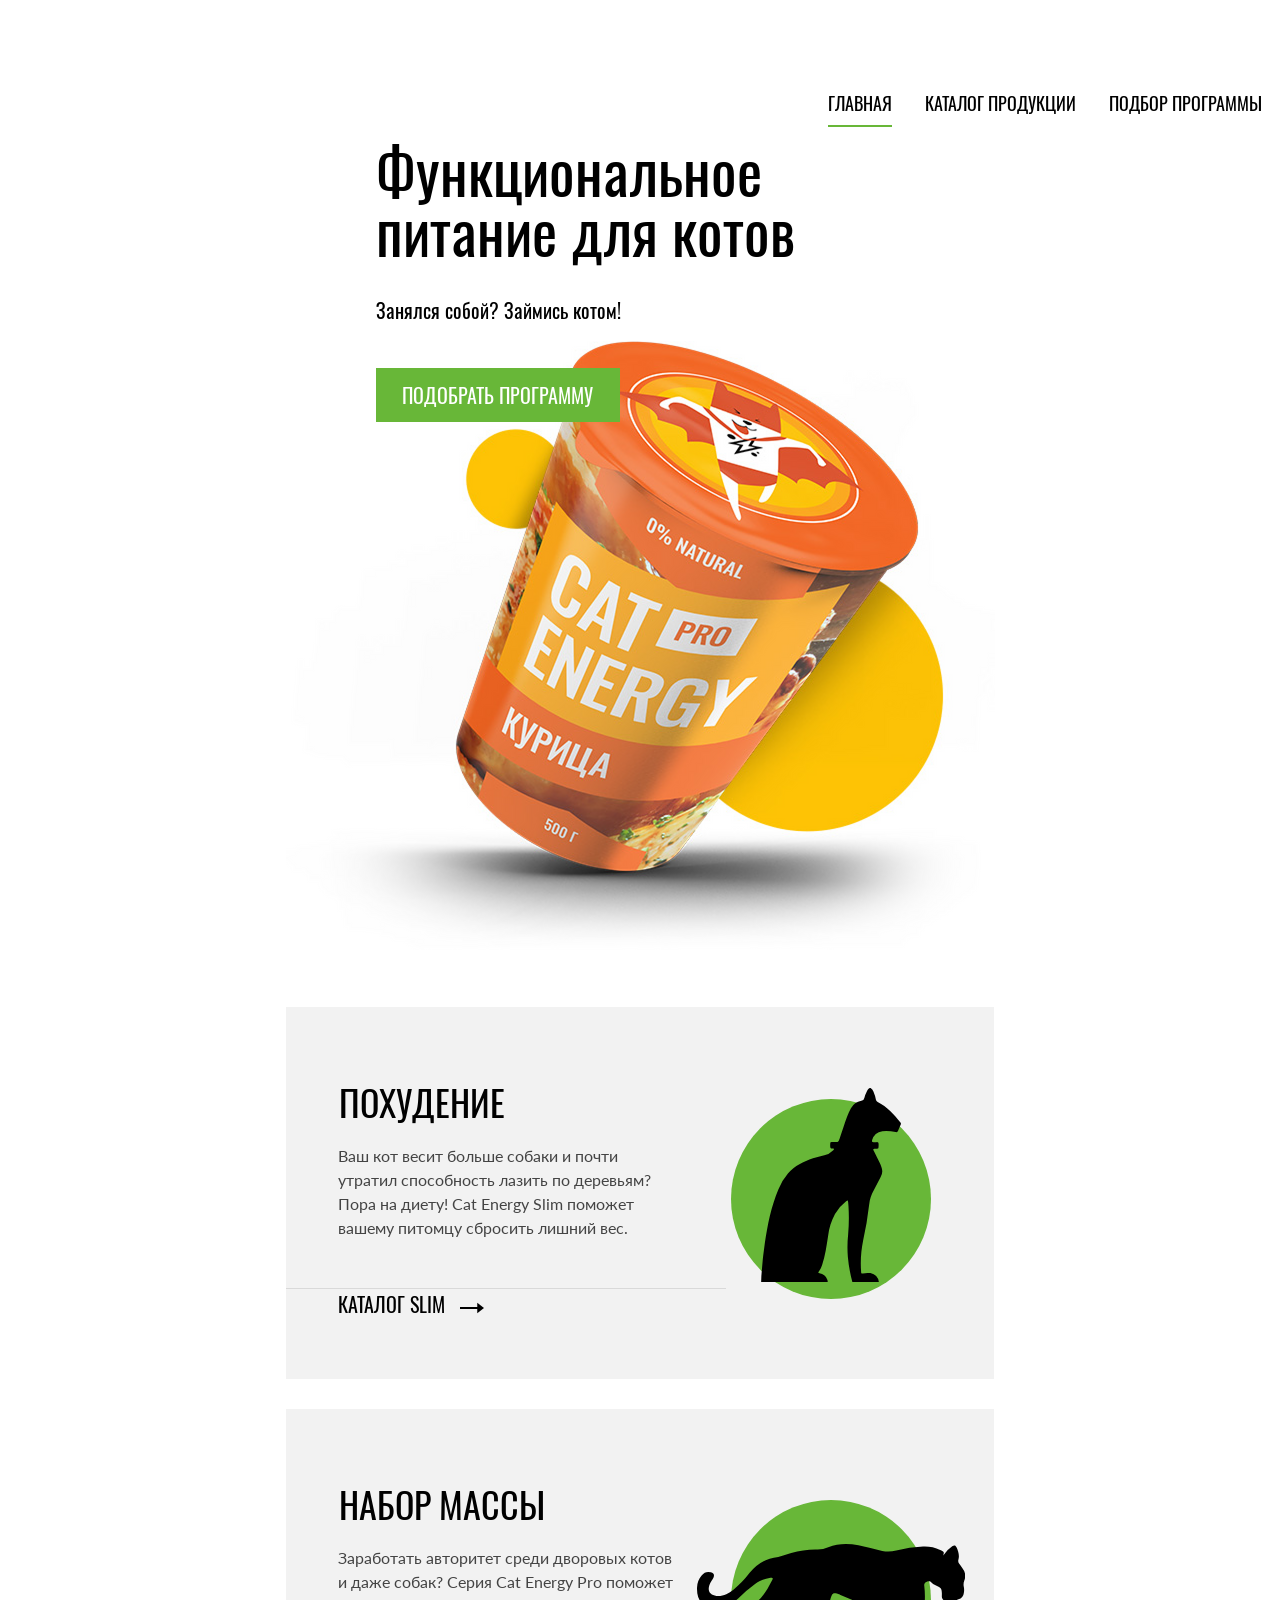
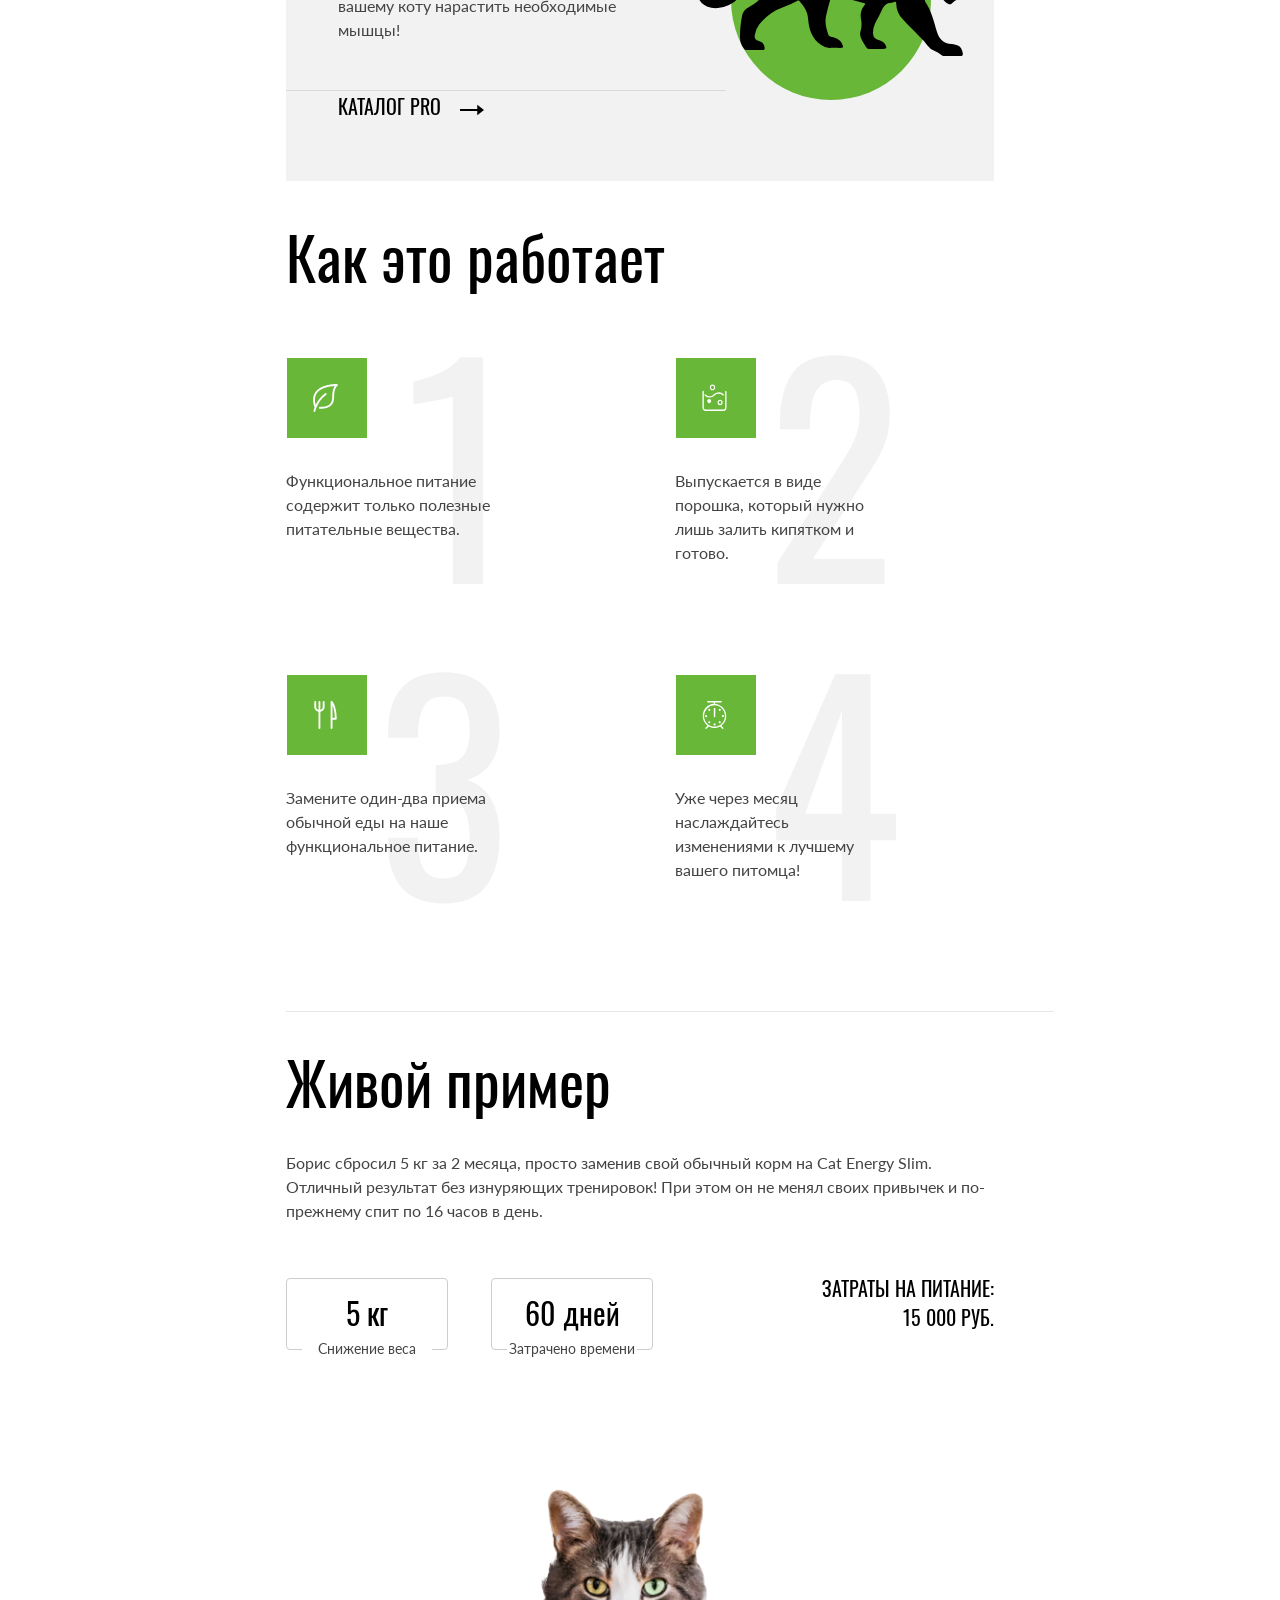
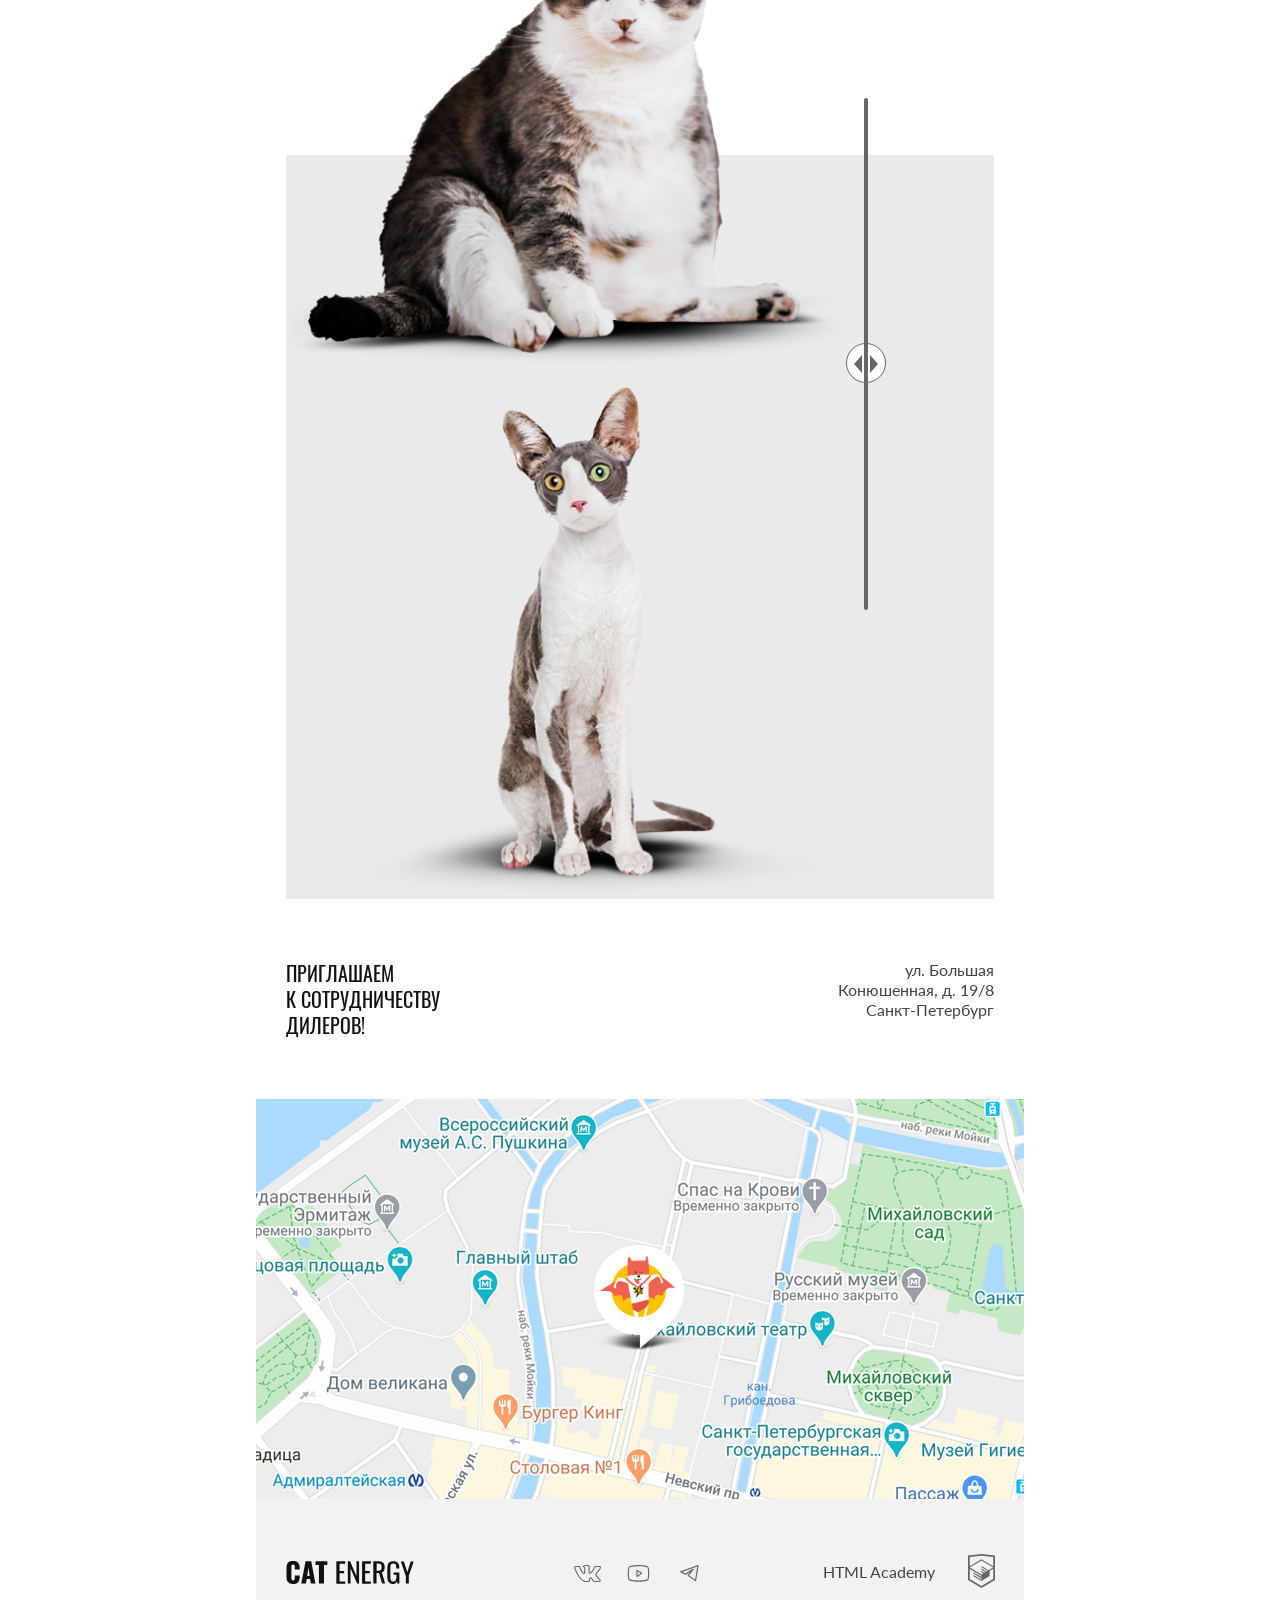
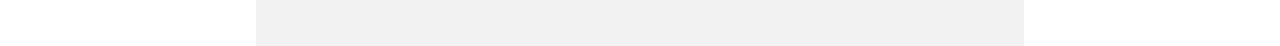
==== commit 86540650: "Deploying to gh-pages from @ DaniilDvoretskiy/2496561-cat-energy-31@fa63151eca2ffb77db48d031a779da36" ====
--- a/index.html
+++ b/index.html
@@ -1 +1 @@
-<!DOCTYPE html><html class="page" lang="ru"><head><meta charset="UTF-8"><title>Cat Energy</title><meta name="viewport" content="width=device-width,initial-scale=1"><link rel="stylesheet" href="styles/styles.css"><script src="scripts/index.js" defer="defer"></script><link rel="icon" href="favicon.ico"><link rel="icon" type="image/png" sizes="16x16" href="favicons/favicon-16x16.png"><link rel="icon" type="image/png" sizes="32x32" href="favicons/favicon-32x32.png"><link rel="apple-touch-icon" sizes="180x180" href="favicons/apple-icon-180x180.png"><link rel="icon" sizes="192x192" href="favicons/android-icon-192x192.png"><link rel="manifest" href="manifest.webmanifest"></head><body class="page__body"><div class="page__body-container"><header class="main-header"><a class="main-header__logo-link" href="index.html"><picture><source media="(min-width: 1440px)" width="70" height="59" type="image/svg+xml" srcset="images/logotype/logo-desktop.svg"><source media="(min-width: 768px)" width="60" height="50" type="image/svg+xml" srcset="images/logotype/logo-tablet.svg"><img class="main-header__logo" src="images/logotype/logo-mobile.svg" width="33" height="38" alt="Логотип сайта «Cat Energy»"></picture><picture><source media="(min-width: 768px)" width="101" height="18" type="image/svg+xml" srcset="images/logotype/logo-text-tablet.svg"><img class="main-header__text-logo" src="images/logotype/logo-text-header-mobile.svg" width="101" height="18" alt="Текстовый логотип сайта «Cat Energy»"></picture></a><nav class="main-nav"><button class="main-nav__toggle main-nav__toggle--close" type="button"><span class="visually-hidden">Открыть меню</span></button><div class="main-nav__navigation navigation"><ul class="navigation__list"><li class="navigation__item navigation__item--current"><a class="navigation__link navigation__link--current" href="index.html">Главная</a></li><li class="navigation__item"><a class="navigation__link" href="catalog.html">Каталог продукции</a></li><li class="navigation__item"><a class="navigation__link" href="#">Подбор программы</a></li></ul></div></nav></header><main class="main-container"><section class="hero"><div class="hero__container"><header class="hero__header"><h1 class="hero__title">Функциональное питание для котов</h1><p class="hero__slogan">Занялся собой? Займись котом!</p></header><picture><source media="(min-width: 1440px)" width="552" height="499" type="image/png" srcset="images/hero/hero-desktop@1x.png, images/hero/hero-desktop@2x.png 2x"><source media="(min-width: 768px)" width="709" height="609" type="image/png" srcset="images/hero/hero-tablet@1x.png, images/hero/hero-tablet@2x.png 2x"><img class="hero__image" src="images/hero/hero-mobile@1x.png" srcset="images/hero/hero-mobile@2x.png 2x" width="280" height="270" alt="Функциональное питание «Про» со вкусом курицы"></picture><a class="hero__link button" href="#">Подобрать программу</a></div></section><section class="programs"><h2 class="visually-hidden">Программы питания</h2><div class="programs__container"><ul class="programs__list"><li class="programs__item programs__item--weight-loss"><h3 class="programs__title programs__title--weight-loss">Похудение</h3><p class="programs__description">Ваш кот весит больше собаки и почти утратил способность лазить по деревьям? Пора на диету! Cat Energy Slim поможет вашему питомцу сбросить лишний вес.</p><a class="programs__link" href="#">Каталог slim</a></li><li class="programs__item programs__item--weight-gain"><h3 class="programs__title programs__title--weight-gain">Набор массы</h3><p class="programs__description">Заработать авторитет среди дворовых котов и даже собак? Серия Cat Energy Pro поможет вашему коту нарастить необходимые мышцы!</p><a class="programs__link" href="#">Каталог pro</a></li></ul></div></section><section class="advantages"><div class="advantages__container"><h2 class="advantages__title">Как это работает</h2><ul class="advantages__list"><li class="advantages__item advantages__item--nutrients"><p class="advantages__description">Функциональное питание содержит только полезные питательные вещества.</p></li><li class="advantages__item advantages__item--view"><p class="advantages__description">Выпускается в виде порошка, который нужно лишь залить кипятком и готово.</p></li><li class="advantages__item advantages__item--nutrition"><p class="advantages__description">Замените один-два приема обычной еды на наше функциональное питание.</p></li><li class="advantages__item advantages__item--time"><p class="advantages__description">Уже через месяц наслаждайтесь изменениями к лучшему вашего питомца!</p></li></ul></div></section><section class="living-example"><div class="living-example__container"><header class="living-example__header"><h2 class="living-example__title">Живой пример</h2><p class="living-example__description">Борис сбросил 5 кг за 2 месяца, просто заменив свой обычный корм на Cat Energy Slim. Отличный результат без изнуряющих тренировок! При этом он не менял своих привычек и по-прежнему спит по 16 часов в день.</p></header><dl class="living-example__stats stats"><div class="stats__item"><dt class="stats__number">5 кг</dt><dd class="stats__description">Снижение веса</dd></div><div class="stats__item"><dt class="stats__number">60 дней</dt><dd class="stats__description">Затрачено времени</dd></div><div class="stats__item stats__item--expenses"><dt class="stats__number stats__number--expenses">15 000 руб.</dt><dd class="stats__description stats__description--expenses">Затраты на питание:</dd></div></dl><div class="living-example__result"><picture><source media="(min-width: 768px)" width="560" height="512" type="image/png" srcset="images/sliders/cat-before-tablet-desktop@1x.png, images/sliders/cat-before-tablet-desktop@2x.png 2x"><img class="living-example__result-image-before" src="images/sliders/cat-before-mobile@1x.png" srcset="images/sliders/cat-before-mobile@2x.png 2x" width="280" height="256" alt="Изображение толстого кота"></picture><button class="living-example__result-slider" type="button"><span class="visually-hidden">Слайдер результата до и после</span></button><picture><source media="(min-width: 768px)" width="560" height="512" type="image/png" srcset="images/sliders/cat-after-tablet-desktop@1x.png, images/sliders/cat-after-tablet-desktop@2x.png 2x"><img class="living-example__result-image-after" src="images/sliders/cat-after-mobile@1x.png" srcset="images/sliders/cat-after-mobile@2x.png 2x" width="280" height="256" alt="Изображение худого кота"></picture></div></div></section><section class="contacts"><div class="contacts__container"><h2 class="contacts__title">Приглашаем<br>к сотрудничеству<br>дилеров!</h2><p class="contacts__description">ул. Большая<br>Конюшенная, д. 19/8<br>Санкт-Петербург</p></div><div class="contacts__map"><span class="visually-hidden">Карта с расположением магазина «Cat Energy»</span></div></section></main><footer class="main-footer"><div class="main-footer__container"><section class="footer-logo"><h2 class="visually-hidden">Текстовый логотип сайта</h2><a class="footer-logo__logo" href="#"><img class="footer-logo__text-logo" src="images/logotype/logo-text-footer.svg" width="128" height="24" alt="Текстовый логотип сайта «Cat Energy»"></a></section><section class="footer-social"><h2 class="visually-hidden">Социальные сети</h2><ul class="footer-social__list"><li class="footer-social__item"><a class="footer-social__link footer-social__link--vkontakte" href="#" target="_blank" rel="noreferrer noopener"><span class="visually-hidden">Вконтакте</span></a></li><li class="footer-social__item"><a class="footer-social__link footer-social__link--youtube" href="#" target="_blank" rel="noreferrer noopener"><span class="visually-hidden">Ютуб</span></a></li><li class="footer-social__item"><a class="footer-social__link footer-social__link--telegram" href="#" target="_blank" rel="noreferrer noopener"><span class="visually-hidden">Телеграмм</span></a></li></ul></section><section class="footer-copyright"><h2 class="visually-hidden">Сайт автора</h2><a class="footer-copyright__link" href="#"><p class="footer-copyright__text">HTML Academy</p></a></section></div></footer></div></body></html>+<!DOCTYPE html><html class="page" lang="ru"><head><meta charset="UTF-8"><title>Cat Energy</title><meta name="viewport" content="width=device-width,initial-scale=1"><link rel="stylesheet" href="styles/styles.css"><script src="scripts/index.js" defer="defer"></script><link rel="icon" href="favicon.ico"><link rel="icon" type="image/png" sizes="16x16" href="favicons/favicon-16x16.png"><link rel="icon" type="image/png" sizes="32x32" href="favicons/favicon-32x32.png"><link rel="apple-touch-icon" sizes="180x180" href="favicons/apple-icon-180x180.png"><link rel="icon" sizes="192x192" href="favicons/android-icon-192x192.png"><link rel="manifest" href="manifest.webmanifest"></head><body class="page__body"><header class="main-header container"><a class="main-header__logo-link" href="index.html"><picture><source media="(min-width: 1440px)" width="70" height="59" type="image/svg+xml" srcset="images/logotype/logo-desktop.svg"><source media="(min-width: 768px)" width="60" height="50" type="image/svg+xml" srcset="images/logotype/logo-tablet.svg"><img class="main-header__logo" src="images/logotype/logo-mobile.svg" width="33" height="38" alt="Логотип сайта «Cat Energy»"></picture><picture><source media="(min-width: 1440px)" width="118" height="21" type="image/svg+xml" srcset="images/logotype/logo-text-desktop.svg"><source media="(min-width: 768px)" width="101" height="18" type="image/svg+xml" srcset="images/logotype/logo-text-tablet.svg"><img class="main-header__text-logo" src="images/logotype/logo-text-header-mobile.svg" width="101" height="18" alt="Текстовый логотип сайта «Cat Energy»"></picture></a><nav class="main-nav"><button class="main-nav__toggle main-nav__toggle--close" type="button"><span class="visually-hidden">Открыть меню</span></button><div class="main-nav__navigation navigation"><ul class="navigation__list"><li class="navigation__item navigation__item--current"><a class="navigation__link navigation__link--current" href="index.html">Главная</a></li><li class="navigation__item"><a class="navigation__link" href="catalog.html">Каталог продукции</a></li><li class="navigation__item"><a class="navigation__link" href="#">Подбор программы</a></li></ul></div></nav></header><main class="main-container"><section class="hero container"><div class="hero__container"><header class="hero__header"><h1 class="hero__title">Функциональное питание для котов</h1><p class="hero__slogan">Занялся собой? Займись котом!</p></header><picture><source media="(min-width: 1440px)" width="552" height="499" type="image/png" srcset="images/hero/hero-desktop@1x.png, images/hero/hero-desktop@2x.png 2x"><source media="(min-width: 768px)" width="709" height="609" type="image/png" srcset="images/hero/hero-tablet@1x.png, images/hero/hero-tablet@2x.png 2x"><img class="hero__image" src="images/hero/hero-mobile@1x.png" srcset="images/hero/hero-mobile@2x.png 2x" width="280" height="270" alt="Функциональное питание «Про» со вкусом курицы"></picture><a class="hero__link button" href="#">Подобрать программу</a></div></section><section class="programs container"><h2 class="visually-hidden">Программы питания</h2><div class="programs__container"><ul class="programs__list"><li class="programs__item programs__item--weight-loss"><h3 class="programs__title programs__title--weight-loss">Похудение</h3><p class="programs__description">Ваш кот весит больше собаки и почти утратил способность лазить по деревьям? Пора на диету! Cat Energy Slim поможет вашему питомцу сбросить лишний вес.</p><a class="programs__link" href="#">Каталог slim</a></li><li class="programs__item programs__item--weight-gain"><h3 class="programs__title programs__title--weight-gain">Набор массы</h3><p class="programs__description">Заработать авторитет среди дворовых котов и даже собак? Серия Cat Energy Pro поможет вашему коту нарастить необходимые мышцы!</p><a class="programs__link" href="#">Каталог pro</a></li></ul></div></section><section class="advantages container"><div class="advantages__container"><h2 class="advantages__title">Как это работает</h2><ul class="advantages__list"><li class="advantages__item advantages__item--nutrients"><p class="advantages__description">Функциональное питание содержит только полезные питательные вещества.</p></li><li class="advantages__item advantages__item--view"><p class="advantages__description">Выпускается в виде порошка, который нужно лишь залить кипятком и готово.</p></li><li class="advantages__item advantages__item--nutrition"><p class="advantages__description">Замените один-два приема обычной еды на наше функциональное питание.</p></li><li class="advantages__item advantages__item--time"><p class="advantages__description">Уже через месяц наслаждайтесь изменениями к лучшему вашего питомца!</p></li></ul></div></section><section class="living-example container"><div class="living-example__container"><header class="living-example__header"><h2 class="living-example__title">Живой пример</h2><p class="living-example__description">Борис сбросил 5 кг за 2 месяца, просто заменив свой обычный корм на Cat Energy Slim. Отличный результат без изнуряющих тренировок! При этом он не менял своих привычек и по-прежнему спит по 16 часов в день.</p></header><dl class="living-example__stats stats"><div class="stats__item"><dt class="stats__number">5 кг</dt><dd class="stats__description">Снижение веса</dd></div><div class="stats__item"><dt class="stats__number">60 дней</dt><dd class="stats__description">Затрачено времени</dd></div><div class="stats__item stats__item--expenses"><dt class="stats__number stats__number--expenses">15 000 руб.</dt><dd class="stats__description stats__description--expenses">Затраты на питание:</dd></div></dl><div class="living-example__result"><picture><source media="(min-width: 768px)" width="560" height="512" type="image/png" srcset="images/sliders/cat-before-tablet-desktop@1x.png, images/sliders/cat-before-tablet-desktop@2x.png 2x"><img class="living-example__result-image-before" src="images/sliders/cat-before-mobile@1x.png" srcset="images/sliders/cat-before-mobile@2x.png 2x" width="280" height="256" alt="Изображение толстого кота"></picture><button class="living-example__result-slider" type="button"><span class="visually-hidden">Слайдер результата до и после</span></button><picture><source media="(min-width: 768px)" width="560" height="512" type="image/png" srcset="images/sliders/cat-after-tablet-desktop@1x.png, images/sliders/cat-after-tablet-desktop@2x.png 2x"><img class="living-example__result-image-after" src="images/sliders/cat-after-mobile@1x.png" srcset="images/sliders/cat-after-mobile@2x.png 2x" width="280" height="256" alt="Изображение худого кота"></picture></div></div></section><section class="contacts"><div class="contacts__container container"><h2 class="contacts__title">Приглашаем<br>к сотрудничеству<br>дилеров!</h2><p class="contacts__description">ул. Большая<br>Конюшенная, д. 19/8<br>Санкт-Петербург</p></div><div class="contacts__map"><span class="visually-hidden">Карта с расположением магазина «Cat Energy»</span></div></section></main><footer class="main-footer container"><div class="main-footer__container"><section class="footer-logo"><h2 class="visually-hidden">Текстовый логотип сайта</h2><a class="footer-logo__logo" href="#"><img class="footer-logo__text-logo" src="images/logotype/logo-text-footer.svg" width="128" height="24" alt="Текстовый логотип сайта «Cat Energy»"></a></section><section class="footer-social"><h2 class="visually-hidden">Социальные сети</h2><ul class="footer-social__list"><li class="footer-social__item"><a class="footer-social__link footer-social__link--vkontakte" href="#" target="_blank" rel="noreferrer noopener"><span class="visually-hidden">Вконтакте</span></a></li><li class="footer-social__item"><a class="footer-social__link footer-social__link--youtube" href="#" target="_blank" rel="noreferrer noopener"><span class="visually-hidden">Ютуб</span></a></li><li class="footer-social__item"><a class="footer-social__link footer-social__link--telegram" href="#" target="_blank" rel="noreferrer noopener"><span class="visually-hidden">Телеграмм</span></a></li></ul></section><section class="footer-copyright"><h2 class="visually-hidden">Сайт автора</h2><a class="footer-copyright__link" href="#"><p class="footer-copyright__text">HTML Academy</p></a></section></div></footer></body></html>
--- a/styles/styles.css
+++ b/styles/styles.css
@@ -1 +1 @@
-@font-face{font-family:Oswald;font-weight:400;font-style:normal;src:url(../fonts/oswald/oswaldregular.woff2)format("woff2");font-display:swap}@font-face{font-family:Lato;font-weight:400;font-style:normal;src:url(../fonts/lato/Lato-Regular.woff2)format("woff2");font-display:swap}*,:before,:after{box-sizing:border-box}img{object-fit:contain;max-width:100%;height:auto}.visually-hidden{clip:rect(0 0 0 0);border:0;width:1px;height:1px;margin:-1px;padding:0;position:absolute;overflow:hidden}body{color:#444;background-color:#fff;height:100%;margin:0;font-family:Oswald,sans-serif;font-size:14px;font-weight:400;line-height:18px}.button{text-transform:uppercase;color:#fff;text-align:center;cursor:pointer;background-color:#68b738;border:none;font-family:Oswald,sans-serif;font-size:16px;line-height:20px;text-decoration:none}.button:hover{background-color:#5eaa2f}.button:active{color:#ffffff4d;background-color:#5eaa2f}.page__body{min-width:320px}.page__body-container{flex-direction:column;min-width:280px;min-height:100%;padding:0 20px;display:flex}@media (width>=768px){.page__body-container{width:auto;padding:0 30px}}@media (width>=1440px){.page__body-container{width:1220px;padding:0 110px}}.main-container{flex-grow:1}.main-header{text-align:center;grid-template-columns:320px;width:320px;min-height:264px;margin:0;padding:0;display:grid}.main-header__logo-link{height:66px;padding-top:23px;padding-left:20px;padding-right:20px;text-decoration:none;display:flex}.main-header__logo{position:absolute;top:13px;left:20px}.main-header__text-logo{margin-left:89px}.main-header__logo-link:hover{opacity:.8}.main-header__logo-link:active{opacity:.6}@media (width>=768px){.main-header{text-align:center;flex-flow:wrap;width:768px;min-height:50px;margin:0;padding:25px 0 0;display:flex}.main-header__logo-link{height:50px;padding:0;text-decoration:none;display:flex}.main-header__logo{position:absolute;top:25px;left:30px}.main-header__text-logo{margin:0;position:absolute;top:41px;left:103px}}@media (width>=1440px){.main-header{text-align:center;flex-flow:wrap;width:1220px;min-height:50px;margin:0;padding:25px 0 0;display:flex}.main-header__logo-link{height:50px;padding:0;text-decoration:none;display:flex}.main-header__logo{position:absolute;top:25px;left:30px}.main-header__text-logo{margin:0;position:absolute;top:41px;left:103px}}.main-nav__toggle{background-color:#fff;background-image:url(../icons/stack.svg#open-navigation);background-repeat:no-repeat;border:none;width:24px;height:24px;display:none;position:absolute;top:23px;right:20px}.main-nav__toggle--close{background-color:#fff;background-image:url(../icons/stack.svg#close-navigation);background-repeat:no-repeat;border:none;width:18px;height:18px;display:block;position:absolute;top:23px;left:282px}@media (width>=768px){.main-nav__toggle,.main-nav__toggle--close{display:none}.main-nav__navigation{padding-top:14px}}.navigation__list{margin:0;padding:0;list-style:none}.navigation__item{border-top:1px solid #e6e6e6;min-height:66px;padding-top:23px}.navigation__link{text-transform:uppercase;color:#000;font-size:20px;line-height:20px;text-decoration:none}@media (width>=768px){.navigation__list{flex-flow:wrap;gap:33px;margin:0;padding:0 0 0 270px;list-style:none;display:flex}.navigation__item{border:none;min-height:36px;padding:0;position:relative}.navigation__item--current{position:relative}.navigation__item--current:after{content:"";border-bottom:2px solid #68b738;width:100%;position:absolute;bottom:0;left:0}.navigation__link{font-size:18px;line-height:24px}}.hero{text-align:center;background-image:url(../images/backgrounds/background-hero-mobile@1x.png);background-repeat:no-repeat;background-size:contain;width:320px}.hero__container{background-image:linear-gradient(#68b738d9 63%,#0000 50%);padding-top:27px}.hero__header{padding:0 10px 29px}.hero__title{text-align:center;color:#fff;margin:0 0 25px;font-size:36px;font-weight:400;line-height:36px}.hero__slogan{text-align:center;color:#fff;margin:0;font-size:14px;line-height:14px}.hero__link{width:280px;height:40px;padding:10px 39px;display:block}@media (width>=768px){.hero{width:709px}.hero__container{background-color:#fff;background-image:none;padding:0}.hero__header{padding:65px 100px 21px 90px}.hero__title{text-align:left;color:#000;margin:0 0 40px;font-size:60px;font-weight:400;line-height:60px}.hero__slogan{text-align:left;color:#000;margin:0;font-size:20px;line-height:20px}.hero__link{width:244px;height:54px;padding:14px 26px;font-size:20px;line-height:26px;display:block;position:relative;bottom:585px;left:90px}}@media (width>=1440px){.hero{background-image:url(../images/backgrounds/background-hero-desktop@1x.png);background-position:100%;background-repeat:no-repeat;background-size:contain;width:1440px}.hero__container{background:linear-gradient(270deg,#68b738d9 55%,#0000 50%);padding:0}}.programs__container{width:280px;padding:20px 0}.programs__list{margin:0;padding:0;list-style:none}.programs__item{background-color:#f2f2f2;min-height:266px;margin-bottom:20px;position:relative}.programs__item--weight-loss:before{content:"";background-color:#68b738;border-radius:50%;width:50px;height:50px;position:absolute;top:24px;left:20px}.programs__item--weight-loss:after{content:"";background-image:url(../icons/stack.svg#cat-slim);width:36px;height:50px;position:absolute;top:21px;left:27px}.programs__item--weight-gain:before{content:"";background-color:#68b738;border-radius:50%;width:50px;height:50px;position:absolute;top:24px;left:20px}.programs__item--weight-gain:after{content:"";background-image:url(../icons/stack.svg#cat-pro);width:67px;height:28px;position:absolute;top:35px;left:12px}.programs__title{text-align:center;color:#000;text-transform:uppercase;margin:0;padding-top:30px;font-size:24px;font-weight:400;line-height:37px}.programs__description{margin:0;padding:29px 20px 38px;font-family:Lato,sans-serif;position:relative}.programs__title--weight-loss{padding-left:20px}.programs__title--weight-gain{padding-left:31px}.programs__description:after{content:"";border-bottom:1px solid #d9d9d9;width:240px;position:absolute;bottom:15px;left:20px}.programs__link{text-transform:uppercase;text-align:center;color:#000;font-size:16px;line-height:16px;text-decoration:none;position:relative;bottom:-5px;left:20px}.programs__link:after{content:"";background-image:url(../icons/stack.svg#icon-arrow);background-repeat:no-repeat;width:24px;height:12px;position:absolute;bottom:5px;left:122px}.programs__link:hover:after{background-image:url(../icons/stack.svg#icon-arrow-long)}.programs__link:active{opacity:.3}@media (width>=768px){.programs__container{width:708px;padding:0}.programs__list{margin:0;padding:0;list-style:none}.programs__item{min-height:372px;margin-bottom:30px;position:relative}.programs__item--weight-loss:before{content:"";background-color:#68b738;border-radius:50%;width:200px;height:200px;position:absolute;top:92px;left:445px}.programs__item--weight-loss:after{content:"";background-image:url(../icons/stack.svg#cat-slim);width:140px;height:194px;position:absolute;top:81px;left:475px}.programs__item--weight-gain:before{content:"";background-color:#68b738;border-radius:50%;width:200px;height:200px;position:absolute;top:91px;left:445px}.programs__item--weight-gain:after{content:"";background-image:url(../icons/stack.svg#cat-pro);width:268px;height:112px;position:absolute;top:135px;left:411px}.programs__title{text-align:left;margin:0;padding:77px 228px 24px 53px;font-size:36px;font-weight:400;line-height:36px}.programs__description{text-align:left;width:440px;margin:0;padding:0 53px 48px 52px;font-family:Lato,sans-serif;font-size:16px;line-height:24px}.programs__description:after{content:"";border-bottom:1px solid #d9d9d9;width:240px;display:none;position:absolute;bottom:15px;left:20px}.programs__link{font-size:20px;line-height:30px;position:relative;bottom:0;left:52px}.programs__link:after{content:"";background-image:url(../icons/stack.svg#icon-arrow);background-repeat:no-repeat;width:24px;height:12px;position:absolute;bottom:5px;left:122px}}.advantages__container{width:280px;padding-bottom:49px}.advantages__title{text-align:left;color:#000;margin:0 0 40px;font-size:36px;font-weight:400;line-height:40px}.advantages__list{margin:0;padding:0;list-style:none}.advantages__description{margin:0 0 20px 80px;font-family:Lato,sans-serif}.advantages__item{min-height:60px;margin-bottom:20px;position:relative}.advantages__item:before{content:"";background-color:#68b738;width:60px;height:60px;position:absolute;top:0;left:0}.advantages__item--nutrients:after{content:"";background-image:url(../icons/stack.svg#icon-leaf);background-repeat:no-repeat;width:25px;height:28px;display:block;position:absolute;top:16px;left:18px}.advantages__item--view:after{content:"";background-image:url(../icons/stack.svg#icon-glass-of-water);background-repeat:no-repeat;width:25px;height:28px;display:block;position:absolute;top:16px;left:18px}.advantages__item--nutrition:after{content:"";background-image:url(../icons/stack.svg#icon-eat);background-repeat:no-repeat;width:25px;height:28px;display:block;position:absolute;top:16px;left:18px}.advantages__item--time:after{content:"";background-image:url(../icons/stack.svg#icon-alarm);background-repeat:no-repeat;width:25px;height:28px;display:block;position:absolute;top:16px;left:18px}@media (width>=768px){.advantages__container{width:700px;padding:15px 70px 47px 0}.advantages__title{text-align:left;margin:0 0 32px;font-size:60px;line-height:60px}.advantages__list{grid-gap:37px 149px;grid-template-rows:280px;grid-template-columns:repeat(auto-fill,240px);margin:0;padding:0;display:grid}.advantages__description{text-align:left;margin:0;padding:151px 26px 57px 0;font-family:Lato,sans-serif;font-size:16px;line-height:24px}.advantages__item{margin:0;list-style-type:auto;position:relative}.advantages__item::marker{color:#f2f2f2;font-size:30px;line-height:280px}.advantages__item:before{content:"";background-color:#68b738;width:80px;height:80px;position:absolute;top:40px;left:1px}.advantages__item--nutrients:after{content:"";background-image:url(../icons/stack.svg#icon-leaf);background-repeat:no-repeat;width:25px;height:28px;display:block;position:absolute;top:66px;left:27px}.advantages__item--view:after{content:"";background-image:url(../icons/stack.svg#icon-glass-of-water);background-repeat:no-repeat;width:25px;height:28px;display:block;position:absolute;top:66px;left:27px}.advantages__item--nutrition:after{content:"";background-image:url(../icons/stack.svg#icon-eat);background-repeat:no-repeat;width:25px;height:28px;display:block;position:absolute;top:66px;left:27px}.advantages__item--time:after{content:"";background-image:url(../icons/stack.svg#icon-alarm);background-repeat:no-repeat;width:25px;height:28px;display:block;position:absolute;top:66px;left:27px}}.living-example{width:320px;padding:25px 0 40px}.living-example__container{background-color:#eaeaea;padding:25px 20px 40px}.living-example__header{padding-bottom:20px}.living-example__title{text-align:left;color:#000;margin:0;padding-bottom:40px;font-size:36px;font-weight:400;line-height:40px}.living-example__description{text-align:left;margin:0;font-family:Lato,sans-serif;font-size:14px;line-height:18px}.living-example__stats{flex-flow:wrap;gap:32px;margin:0 0 20px;display:flex}.living-example__result-slider{cursor:pointer;background-color:#fff;border:1px solid #666;border-radius:50%;width:40px;height:40px;position:relative;top:0;left:0}.living-example__result-slider:before{content:"";background-color:#666;border-radius:2px;width:4px;height:256px;position:absolute;top:-123px;left:17px}.living-example__result-slider:after{content:"";background-color:#666;width:24px;height:18px;position:absolute;top:11px;left:7px;-webkit-mask-image:url(../icons/stack.svg#slider-triangle);mask-image:url(../icons/stack.svg#slider-triangle)}.living-example__result-slider:hover{border-color:#68b738}.living-example__result-slider:hover:before,.living-example__result-slider:hover:after{background-color:#68b738}.living-example__result-slider:active{opacity:.6;border-color:#5eaa2f}.living-example__result-slider:active :before,.living-example__result-slider:active :after{opacity:.6;background-color:#5eaa2f}@media (width>=768px){.living-example{width:768px;padding:0}.living-example__container{background-color:#eaeaea;background-image:linear-gradient(#fff 50%,#0000 50%);width:708px;padding:45px 0 0;position:relative}.living-example__container:before{content:"";border-top:1px solid #e6e6e6;width:768px;position:absolute;top:0;left:0}.living-example__header{padding-bottom:55px}.living-example__title{margin:0;padding-bottom:40px;font-size:60px;line-height:60px}.living-example__description{margin:0;font-family:Lato,sans-serif;font-size:16px;line-height:24px}.living-example__stats{flex-flow:wrap;gap:0;margin:0 0 99px;display:flex}.living-example__stats-expenses{flex-flow:column wrap;padding:0;display:flex}.living-example__result-slider{cursor:pointer;background-color:#fff;border:1px solid #666;border-radius:50%;width:40px;height:40px;position:relative;top:0;left:0}.living-example__result-slider:before{content:"";background-color:#666;border-radius:2px;width:4px;height:512px;position:absolute;top:-246px;left:17px}.living-example__result-slider:after{content:"";background-color:#666;width:24px;height:18px;position:absolute;top:11px;left:7px;-webkit-mask-image:url(../icons/stack.svg#slider-triangle);mask-image:url(../icons/stack.svg#slider-triangle)}}.stats__item{border:1px solid #cdcdcd;width:124px;height:56px;padding-top:15px}.stats__item--expenses{border:none}.stats__number{text-align:center;color:#000;margin-bottom:8px;font-size:24px;line-height:24px}.stats__description{text-align:center;background-color:#eaeaea;width:80px;height:19px;margin:0 0 0 18px;font-family:Lato,sans-serif;font-size:12px;line-height:12px;display:block}.stats__description--expenses,.stats__number--expenses{text-align:center;color:#000;text-transform:uppercase;font-family:Oswald,sans-serif;line-height:20px}@media (width>=768px){.stats__item{border:1px solid #cdcdcd;border-radius:4px;width:162px;height:72px;margin-right:43px;padding-top:15px}.stats__item--expenses{border:none;flex-flow:column-reverse wrap;width:174px;margin-left:auto;margin-right:0;padding:0;display:flex}.stats__number{text-align:center;color:#000;margin-bottom:11px;font-size:30px;line-height:37px}.stats__description{background-color:#fff;width:130px;height:50px;margin:0 0 0 15px;font-family:Lato,sans-serif;font-size:14px;line-height:14px;display:block}.stats__number--expenses{text-align:right;width:174px;margin:0;font-family:Oswald,sans-serif;font-size:20px;line-height:20px}.stats__description--expenses{text-align:right;width:174px;height:20px;margin:0 0 9px;font-family:Oswald,sans-serif;font-size:20px;line-height:20px}}.contacts{width:320px}.contacts__container{grid-template-columns:1fr 140px;padding:26px 20px;display:grid}.contacts__title{text-align:left;text-transform:uppercase;color:#111;margin:0;font-size:16px;font-weight:400;line-height:20px}.contacts__description{text-align:left;margin:0;font-family:Lato,sans-serif;line-height:20px}.contacts__map{background-image:url(../images/backgrounds/background-map-mobile@1x.png);background-repeat:no-repeat;background-size:contain;height:362px}@media (width>=768px){.contacts{width:768px}.contacts--catalog{background-color:#f2f2f2}.contacts__container{flex-flow:wrap;justify-content:space-between;width:628px;min-height:200px;margin:0 40px;padding:61px 0;display:flex}.contacts__title{width:163px;margin:0;font-size:20px;line-height:26px}.contacts__description{text-align:right;width:163px;margin:0;font-size:16px}.contacts__map{background-image:url(../images/backgrounds/background-map-tablet@1x.png);background-repeat:no-repeat;background-size:contain;width:768px;height:400px}}.main-footer{background-color:#f2f2f2;width:320px;min-height:240px}@media (width>=768px){.main-footer{width:768px;min-height:147px}.main-footer__container{flex-flow:wrap;align-items:center;padding:55px 30px;display:flex}}.footer-logo{text-align:center;min-height:84px;padding-top:40px;position:relative}.footer-logo:before{content:"";border:1px solid #d9d9d9;width:280px;position:absolute;bottom:0;left:20px}.footer-logo:hover,.footer-logo:focus{opacity:.8}.footer-logo .footer-logo__text-logo:active{opacity:.6}.footer-logo__logo{height:24px;display:block}@media (width>=768px){.footer-logo{text-align:center;min-height:24px;margin-right:160px;padding:0}.footer-logo:before{content:"";border:1px solid #d9d9d9;width:280px;display:none;position:absolute;bottom:0;left:20px}.footer-logo__logo{height:24px;display:block}}.footer-social{text-align:center;min-height:62px;padding:20px;position:relative}.footer-social:before{content:"";border:1px solid #d9d9d9;width:280px;position:absolute;bottom:0;left:20px}.footer-social__list{flex-flow:wrap;justify-content:center;gap:24px;margin:0;padding:0;list-style:none;display:flex}.footer-social__link--vkontakte:before{content:"";background-color:#666;width:27px;height:17px;display:block;-webkit-mask-image:url(../icons/stack.svg#icon-vkontakte);mask-image:url(../icons/stack.svg#icon-vkontakte);-webkit-mask-repeat:no-repeat;mask-repeat:no-repeat}.footer-social__link--vkontakte:hover:before,.footer-social__link--vkontakte:focus:before{background-color:#68b738}.footer-social__link--vkontakte:active:before{opacity:.3}.footer-social__link--youtube:before{content:"";background-color:#666;width:27px;height:17px;display:block;-webkit-mask-image:url(../icons/stack.svg#icon-youtube);mask-image:url(../icons/stack.svg#icon-youtube);-webkit-mask-repeat:no-repeat;mask-repeat:no-repeat}.footer-social__link--youtube:hover:before,.footer-social__link--youtube:focus:before{background-color:#68b738}.footer-social__link--youtube:active:before{opacity:.3}.footer-social__link--telegram:before{content:"";background-color:#666;width:27px;height:17px;display:block;-webkit-mask-image:url(../icons/stack.svg#icon-telegram);mask-image:url(../icons/stack.svg#icon-telegram);-webkit-mask-repeat:no-repeat;mask-repeat:no-repeat}.footer-social__link--telegram:hover:before,.footer-social__link--telegram:focus:before{background-color:#68b738}.footer-social__link--telegram:active:before{opacity:.3}@media (width>=768px){.footer-social{text-align:center;min-height:22px;padding:8px 0 7px;position:relative}.footer-social:before{content:"";border:1px solid #d9d9d9;width:280px;display:none;position:absolute;bottom:0;left:20px}.footer-social__list{flex-flow:wrap;justify-content:center;gap:24px;margin:0;padding:0;list-style:none;display:flex}}.footer-copyright{text-align:center;min-height:94px;padding:20px 20px 40px}.footer-copyright__link{color:inherit;text-decoration:none;position:relative}.footer-copyright__text{text-align:left;margin:0;font-family:Lato,sans-serif;font-size:16px;line-height:20px}.footer-copyright__link:after{content:"";background-color:#666;width:27px;height:34px;position:absolute;top:-5px;right:0;-webkit-mask-image:url(../images/logotype/logo-copyright.svg);mask-image:url(../images/logotype/logo-copyright.svg);-webkit-mask-repeat:no-repeat;mask-repeat:no-repeat}.footer-copyright__link:hover:after,.footer-copyright__link:focus:after{background-color:#68b738}.footer-copyright__link:active{opacity:.3}@media (width>=768px){.footer-copyright{text-align:right;min-height:37px;margin-left:120px;padding:0}.footer-copyright__link{color:inherit;text-decoration:none;position:relative}.footer-copyright__text{text-align:left;margin:0;padding-top:8px;font-family:Lato,sans-serif;font-size:16px;line-height:20px}.footer-copyright__link:after{content:"";background-color:#666;width:27px;height:34px;position:absolute;top:0;right:-60px;-webkit-mask-image:url(../images/logotype/logo-copyright.svg);mask-image:url(../images/logotype/logo-copyright.svg);-webkit-mask-repeat:no-repeat;mask-repeat:no-repeat}}.catalog__title{text-align:left;color:#000;margin:0;padding:27px 0 41px;font-size:36px;font-weight:400;line-height:36px;position:relative}.catalog__title:before{content:"";border-top:1px solid #d9d9d9;width:320px;position:absolute;top:0;left:-15px}.catalog__list{grid-template-rows:repeat(8,209px);grid-template-columns:280px;row-gap:25px;margin:0;padding:0 0 26px;list-style:none;display:grid}.catalog__item{grid-template-columns:repeat(auto-fill,140px);row-gap:17px;padding-top:20px;display:grid;position:relative}.catalog__item:before{content:"";border-top:1px solid #ebebeb;width:320px;position:absolute;top:0;left:-20px}.catalog__item--more{padding:0;display:block;position:relative}.catalog__item--more:after{content:"";border-top:1px solid #ebebeb;width:320px;position:absolute;bottom:0;left:-20px}.catalog__link-button{width:280px;height:40px;padding:10px 90px;display:block}@media (width>=768px){.catalog__title{text-align:left;margin:0;padding:65px 0 165px;font-size:60px;line-height:60px}.catalog__title:before{border:none}.catalog__list{grid-template-rows:repeat(4,430px);grid-template-columns:repeat(2,324px);gap:141px 60px;width:708px;margin:0;padding:0 0 26px;list-style:none;display:grid}.catalog__item{background-color:#f2f2f2;flex-direction:column;justify-content:flex-end;align-items:center;gap:0;padding:0;display:flex;position:relative}.catalog__item:before{display:none}.catalog__characteristics{width:250px;min-height:157px;margin-bottom:32px}.catalog__item--more{text-align:center;background-color:#fff;border:2px solid #f2f2f2;justify-content:flex-start;padding-top:160px;display:flex}.catalog__link-button{width:250px;height:40px;margin-bottom:40px;padding:10px 90px;display:block}}.product-card__link{color:#222;cursor:pointer;padding:10px 36px;text-decoration:none;display:block}.product-card__link--big{padding:3px 28px}.product-card__container{text-align:center;padding-top:78px}.product-card__description{text-align:center;margin:0 0 21px;font-family:Lato,sans-serif;font-size:12px;line-height:16px}.product-card__title--more{text-transform:uppercase;color:#111;margin:0 0 8px;font-size:16px;font-weight:400;line-height:20px;position:relative}.product-card__title--more:before{content:"";background-image:url(../icons/stack.svg#icon-plus);background-repeat:no-repeat;width:30px;height:30px;position:absolute;top:-48px;left:125px}.product-card__link-button{color:inherit;background-color:#f2f2f2;width:280px;padding:10px 70px;display:block}.product-card__link-button:hover{background:#ebebeb}.product-card__link-button:active{color:#444;background:#ebebeb}@media (width>=768px){.product-card__link{color:#222;cursor:pointer;width:200px;height:210px;text-decoration:none;display:block;position:absolute;top:-70px;left:62px}.product-card__link--small{padding:19px}.product-card__link--big{padding:2px 16px}.product-card__container{width:170px;margin-left:77px;margin-right:77px;padding:0}.product-card__description{text-align:center;margin:0 0 82px;font-family:Lato,sans-serif;font-size:16px;line-height:18px}.product-card__title--more{color:#111;margin:0 0 23px;font-size:20px;font-weight:400;line-height:24px;position:relative}.product-card__title--more:before{content:"";background-image:url(../icons/stack.svg#icon-plus);background-repeat:no-repeat;width:60px;height:60px;position:absolute;top:-110px;left:57px}.product-card__link-button{color:inherit;background-color:#f2f2f2;width:250px;margin-left:37px;padding:10px 50px;display:block}}.characteristics__title{text-align:left;text-transform:uppercase;color:#222;width:76px;margin:0 0 14px;font-size:16px;font-weight:400;line-height:20px}.characteristics__container{justify-content:space-between;display:flex}.characteristics__name,.characteristics__meaning{text-align:center;color:#444;font-family:Lato,sans-serif;font-size:12px;line-height:16px}@media (width>=768px){.characteristics__title{text-align:center;text-transform:uppercase;width:135px;margin:0 55px 20px 60px;font-size:20px;line-height:24px}.characteristics__container{justify-content:space-between;margin-bottom:10px;display:flex;position:relative}.characteristics__container:after{content:"";border:1px solid #cdcdcd;width:250px;position:absolute;bottom:-5px;left:0}.characteristics__name{font-size:16px;line-height:20px}.characteristics__meaning{font-family:Lato,sans-serif;font-size:16px;line-height:20px}}.additional-products__title{text-align:left;color:#000;margin:0;font-size:24px;font-weight:400;line-height:24px;position:relative}.additional-products__title:after{content:"";border-top:2px solid #68b738;width:34px;position:absolute;top:12px;left:286px}.additional-products__list{margin:0;padding:36px 0 35px;list-style:none}.additional-products__item{width:280px;padding-top:13px;padding-bottom:19px;position:relative}.additional-products__item:before{content:"";border-top:1px solid #cdcdcd;width:280px;position:absolute;top:0;left:0}.additional-products__item--last{position:relative}.additional-products__item--last:after{content:"";border-top:1px solid #cdcdcd;width:280px;display:block;position:relative;bottom:-20px;left:0}.additional-products__name{text-align:left;color:#222;text-transform:uppercase;margin:0;font-size:16px;font-weight:400;line-height:16px}.additional-products__characteristics{justify-content:space-between;padding:13px 0 15px;display:flex}.additional-products__description{text-align:center;font-family:Lato,sans-serif;line-height:14px}.additional-products__price{text-align:right;font-family:Lato,sans-serif;line-height:14px}.additional-products__link-button{padding:10px 70px;display:block}@media (width>=768px){.additional-products__title{margin-bottom:40px;padding-left:40px;font-size:32px;line-height:32px;position:relative}.additional-products__title:before{content:"";border-top:2px solid #68b738;width:30px;position:absolute;top:16px;left:-30px}.additional-products__title:after{content:"";border-top:2px solid #68b738;width:357px;position:absolute;top:16px;left:381px}.additional-products__list{border:1px solid #cdcdcd;width:708px;margin:0 0 70px;padding:26px 38px 28px;list-style:none}.additional-products__item{flex-flow:wrap;justify-content:space-between;gap:25px;width:632px;margin-bottom:54px;padding:0;display:flex;position:relative}.additional-products__item:before{border:none}.additional-products__item:after{content:"";border-top:1px solid #cdcdcd;width:707px;position:absolute;bottom:-26px;left:-38px}.additional-products__item--last{margin:0;display:flex}.additional-products__item--last:after{border:none}.additional-products__name{margin:0;font-size:20px;line-height:20px}.additional-products__characteristics{padding:0;display:block}.additional-products__description{font-size:16px;line-height:20px}.additional-products__price{margin-left:49px;font-size:16px;line-height:20px}.additional-products__link-button{width:632px;padding:10px 70px;display:block}}.present{background-image:url(../images/backgrounds/background-gift-mobile@1x.png);background-repeat:no-repeat;background-size:contain;width:280px;height:290px}.present__container{background-color:#68b738d9;width:280px;position:relative}.present__container:after{content:"";background-image:url(../icons/stack.svg#icon-gift);background-repeat:no-repeat;width:78px;height:81px;position:absolute;top:59px;left:101px}.present__description{text-align:center;color:#fff;margin:0;padding:187px 61px 43px 58px;font-family:Lato,sans-serif;font-size:16px;line-height:20px}@media (width>=768px){.present{background-image:url(../images/backgrounds/background-gift-tablet@1x.png);background-repeat:no-repeat;background-size:contain;width:707px;height:200px}.present__container{background-color:#68b738d9;width:707px;height:200px;position:relative}.present__container:after{content:"";background-image:url(../icons/stack.svg#icon-gift);background-repeat:no-repeat;width:80px;height:82px;position:absolute;top:57px;left:77px}.present__description{text-align:left;margin:0;padding:71px 125px 69px 421px}}.subscription{padding:40px 0 14px}.subscription__title{text-align:left;color:#000;margin:0 0 32px;font-size:24px;font-weight:400;line-height:24px;position:relative}.subscription__title:before{content:"";border-top:2px solid #68b738;width:108px;position:absolute;top:12px;left:212px}.subscription__description{text-align:center;color:#000;width:280px;margin:0 0 24px;font-size:16px;line-height:24px}.subscription__form{grid-template-rows:56px;grid-template-columns:repeat(auto-fill,280px);row-gap:16px;display:grid}.subscription__input{text-align:left;text-transform:uppercase;color:#444;border:1px solid #cdcdcd;padding:13px;font-size:20px;line-height:30px}.subscription__button{padding:15px 70px;font-size:20px;line-height:26px}@media (width>=768px){.subscription{padding:40px 0 80px}.subscription__title{margin:0 0 66px;padding-left:40px;font-size:32px;line-height:32px;position:relative}.subscription__title:before{content:"";border-top:2px solid #68b738;width:30px;position:absolute;top:16px;left:-30px}.subscription__title:after{content:"";border-top:2px solid #68b738;width:456px;position:absolute;top:16px;left:282px}.subscription__description{width:632px;margin:0 0 24px;padding-left:78px;font-size:24px;line-height:32px}.subscription__form{grid-template-columns:repeat(auto-fill,376px 256px);gap:0;padding-left:40px;display:grid}.subscription__input{text-align:left;border:1px solid #cdcdcd;padding:13px;font-size:20px;line-height:30px}.subscription__button{padding:15px 70px;font-size:20px;line-height:26px}}+@font-face{font-family:Oswald;font-weight:400;font-style:normal;src:url(../fonts/oswald/oswaldregular.woff2)format("woff2");font-display:swap}@font-face{font-family:Lato;font-weight:400;font-style:normal;src:url(../fonts/lato/Lato-Regular.woff2)format("woff2");font-display:swap}*,:before,:after{box-sizing:border-box}img{object-fit:contain;max-width:100%;height:auto}.visually-hidden{clip:rect(0 0 0 0);border:0;width:1px;height:1px;margin:-1px;padding:0;position:absolute;overflow:hidden}html{height:100%}body{color:#444;background-color:#fff;height:100%;margin:0;font-family:Oswald,sans-serif;font-size:14px;font-weight:400;line-height:18px}.button{text-transform:uppercase;color:#fff;text-align:center;cursor:pointer;background-color:#68b738;border:none;font-family:Oswald,sans-serif;font-size:16px;line-height:20px;text-decoration:none}.button:hover{background-color:#5eaa2f}.button:active{color:#ffffff4d;background-color:#5eaa2f}.page__body{flex-direction:column;min-height:100%;display:flex}.container{min-width:280px;margin:auto;padding:0 20px}@media (width>=768px){.container{min-width:708px;padding:0 30px}}@media (width>=1440px){.container{min-width:1220px;padding:0 110px}}.main-container{flex-grow:1}.main-header{text-align:center;grid-template-columns:320px;width:320px;min-height:264px;margin:auto;padding:0;display:grid}.main-header__logo-link{flex-flow:wrap;justify-content:flex-start;align-items:center;gap:56px;width:100%;height:66px;margin-left:20px;text-decoration:none;display:flex}.main-header__logo-link:hover{opacity:.8}.main-header__logo-link:active{opacity:.6}@media (width>=768px){.main-header{text-align:center;flex-flow:wrap;min-width:704px;min-height:50px;margin:25px auto auto;display:flex}.main-header__logo-link{flex-flow:wrap;gap:13px;width:204px;height:50px;margin:0;display:flex}}@media (width>=1440px){.main-header{text-align:center;flex-flow:wrap;min-width:1220px;min-height:59px;margin:55px auto auto;display:flex}.main-header__logo-link{flex-flow:wrap;gap:14px;width:204px;height:59px;margin:0;display:flex}}.main-nav__toggle{background-color:#fff;background-image:url(../icons/stack.svg#open-navigation);background-repeat:no-repeat;border:none;width:24px;height:24px;display:none;position:relative;top:-44px;right:-280px}.main-nav__toggle--close{background-color:#fff;background-image:url(../icons/stack.svg#close-navigation);background-repeat:no-repeat;border:none;width:18px;height:18px;display:block;position:relative;top:-44px;right:-280px}@media (width>=768px){.main-nav__toggle,.main-nav__toggle--close{display:none}.main-nav__navigation{margin-left:540px;padding-top:16px}}.navigation__list{margin:0;padding:0;list-style:none}.navigation__item{min-height:66px;position:relative}.navigation__item:before{content:"";border-top:1px solid #e6e6e6;min-width:320px;position:absolute;top:-22px;left:0}.navigation__link{text-transform:uppercase;color:#000;font-size:20px;line-height:20px;text-decoration:none}@media (width>=768px){.navigation__list{flex-flow:wrap;gap:33px;width:436px;margin:0;padding:0;list-style:none;display:flex}.navigation__item{min-height:36px;padding:0;position:relative}.navigation__item:before{content:"";border:none;position:absolute}.navigation__item--current{position:relative}.navigation__item--current:after{content:"";border-bottom:2px solid #68b738;width:100%;position:absolute;bottom:0;left:0}.navigation__link{font-size:18px;line-height:24px}}@media (width>=1440px){.navigation__list{flex-flow:wrap;gap:31px;width:475px;margin:0;padding:0;list-style:none;display:flex}.navigation__item{min-height:36px;padding:0;position:relative}.navigation__item:before{content:"";border:none;position:absolute}.navigation__item--current{position:relative}.navigation__item--current:after{content:"";border-bottom:2px solid #fff;width:100%;position:absolute;bottom:0;left:0}.navigation__link{color:#fff;font-size:20px;line-height:30px}}.hero{text-align:center;background-image:url(../images/backgrounds/background-hero-mobile@1x.png);background-position:top;background-repeat:no-repeat;background-size:contain;flex-direction:column;align-items:center;width:320px;padding:0;display:flex}.hero__container{background-image:linear-gradient(#68b738d9 63%,#0000 50%);padding-top:27px}.hero__header{padding:0 10px 29px}.hero__title{text-align:center;color:#fff;margin:0 0 25px;font-size:36px;font-weight:400;line-height:36px}.hero__slogan{text-align:center;color:#fff;margin:0;font-size:14px;line-height:14px}.hero__link{width:280px;height:40px;margin:auto;padding:10px 39px;display:block}@media (width>=768px){.hero{width:709px;margin:auto}.hero__container{background-color:#fff;background-image:none;padding:0}.hero__header{padding:65px 100px 21px 90px}.hero__title{text-align:left;color:#000;margin:0 0 40px;font-size:60px;font-weight:400;line-height:60px}.hero__slogan{text-align:left;color:#000;margin:0;font-size:20px;line-height:20px}.hero__link{width:244px;height:54px;margin:0;padding:14px 26px;font-size:20px;line-height:26px;display:block;position:relative;bottom:585px;left:90px}}@media (width>=1440px){.hero{z-index:-1;background-image:url(../images/backgrounds/background-hero-desktop@1x.png);background-position:100%;background-repeat:no-repeat;background-size:contain;width:1440px;height:694px;padding-left:190px;position:relative;top:-113px;right:0}.hero__container{background:linear-gradient(270deg,#68b738d9 55%,#fff 50%);width:1250px;height:694px;padding:0}.hero__image{position:relative;top:-260px;left:0}.hero__header{width:450px;padding:224px 0 0}.hero__title{text-align:left;color:#000;margin:0 0 40px;font-size:60px;font-weight:400;line-height:60px}.hero__slogan{text-align:left;color:#000;margin:0;font-size:20px;line-height:20px}.hero__link{width:244px;height:54px;margin:0;padding:14px 26px;font-size:20px;line-height:26px;display:block;position:relative;bottom:448px;left:0}}.programs__container{width:320px;margin:auto;padding-top:20px;padding-bottom:20px}.programs__list{margin:0;padding:0;list-style:none}.programs__item{background-color:#f2f2f2;min-height:266px;margin-bottom:20px;position:relative}.programs__item--weight-loss:before{content:"";background-color:#68b738;border-radius:50%;width:50px;height:50px;position:absolute;top:24px;left:20px}.programs__item--weight-loss:after{content:"";background-image:url(../icons/stack.svg#cat-slim);width:36px;height:50px;position:absolute;top:21px;left:27px}.programs__item--weight-gain:before{content:"";background-color:#68b738;border-radius:50%;width:50px;height:50px;position:absolute;top:24px;left:20px}.programs__item--weight-gain:after{content:"";background-image:url(../icons/stack.svg#cat-pro);width:67px;height:28px;position:absolute;top:35px;left:12px}.programs__title{text-align:center;color:#000;text-transform:uppercase;margin:0;padding-top:30px;font-size:24px;font-weight:400;line-height:37px}.programs__description{border-bottom:1px solid #d9d9d9;margin:0 20px;padding:29px 0 23px;font-family:Lato,sans-serif}.programs__title--weight-loss{padding-left:20px}.programs__title--weight-gain{padding-left:31px}.programs__link{text-transform:uppercase;text-align:center;color:#000;font-size:16px;line-height:16px;text-decoration:none;position:relative;bottom:-19px;left:20px}.programs__link:after{content:"";background-image:url(../icons/stack.svg#icon-arrow);background-repeat:no-repeat;width:24px;height:12px;position:absolute;bottom:5px;left:122px}.programs__link:hover:after{background-image:url(../icons/stack.svg#icon-arrow-long)}.programs__link:active{opacity:.3}@media (width>=768px){.programs__container{width:708px;margin:auto;padding-top:0;padding-bottom:0}.programs__list{margin:0;padding:0;list-style:none}.programs__item{min-height:372px;margin-bottom:30px;position:relative}.programs__item--weight-loss:before{content:"";background-color:#68b738;border-radius:50%;width:200px;height:200px;position:absolute;top:92px;left:445px}.programs__item--weight-loss:after{content:"";background-image:url(../icons/stack.svg#cat-slim);width:140px;height:194px;position:absolute;top:81px;left:475px}.programs__item--weight-gain:before{content:"";background-color:#68b738;border-radius:50%;width:200px;height:200px;position:absolute;top:91px;left:445px}.programs__item--weight-gain:after{content:"";background-image:url(../icons/stack.svg#cat-pro);width:268px;height:112px;position:absolute;top:135px;left:411px}.programs__title{text-align:left;margin:0;padding:77px 228px 24px 53px;font-size:36px;font-weight:400;line-height:36px}.programs__description{text-align:left;width:440px;margin:0;padding:0 53px 48px 52px;font-family:Lato,sans-serif;font-size:16px;line-height:24px}.programs__description:after{display:none}.programs__link{font-size:20px;line-height:30px;position:relative;bottom:0;left:52px}.programs__link:after{content:"";background-image:url(../icons/stack.svg#icon-arrow);background-repeat:no-repeat;width:24px;height:12px;position:absolute;bottom:5px;left:122px}}@media (width>=1440px){.programs__container{width:1220px;margin:auto;padding-top:0;padding-bottom:0}.programs__list{flex-flow:wrap;column-gap:80px;margin:0;padding:0;list-style:none;display:flex}.programs__item{width:570px;min-height:374px;margin-bottom:30px;position:relative}.programs__item--weight-loss:before{content:"";background-color:#68b738;border-radius:50%;width:100px;height:100px;position:absolute;top:47px;left:52px}.programs__item--weight-loss:after{content:"";background-image:url(../icons/stack.svg#cat-slim);width:70px;height:97px;position:absolute;top:41px;left:67px}.programs__item--weight-gain:before{content:"";background-color:#68b738;border-radius:50%;width:100px;height:100px;position:absolute;top:47px;left:52px}.programs__item--weight-gain:after{content:"";background-image:url(../icons/stack.svg#cat-pro);width:134px;height:56px;position:absolute;top:67px;left:33px}.programs__title{text-align:left;margin:0 0 73px;padding:77px 0 0 214px;font-size:36px;font-weight:400;line-height:36px}.programs__description{text-align:left;border:none;width:510px;margin:0;padding:0 0 23px 52px;font-family:Lato,sans-serif;font-size:16px;line-height:24px}.programs__description:after{content:"";border-bottom:1px solid #d9d9d9;width:240px;display:none;position:absolute;bottom:15px;left:20px}.programs__link{font-size:20px;line-height:30px;position:relative;bottom:0;left:52px}.programs__link:after{content:"";background-image:url(../icons/stack.svg#icon-arrow);background-repeat:no-repeat;width:24px;height:12px;position:absolute;bottom:5px;left:122px}}.advantages{width:320px;margin:auto}.advantages__container{width:280px;padding-bottom:49px}.advantages__title{text-align:left;color:#000;margin:0 0 40px;font-size:36px;font-weight:400;line-height:40px}.advantages__list{margin:0;padding:0;list-style:none}.advantages__description{margin:0 0 20px 80px;font-family:Lato,sans-serif}.advantages__item{min-height:60px;margin-bottom:20px;position:relative}.advantages__item:before{content:"";background-color:#68b738;width:60px;height:60px;position:absolute;top:0;left:0}.advantages__item--nutrients:after{content:"";background-image:url(../icons/stack.svg#icon-leaf);background-repeat:no-repeat;width:25px;height:28px;display:block;position:absolute;top:16px;left:18px}.advantages__item--view:after{content:"";background-image:url(../icons/stack.svg#icon-glass-of-water);background-repeat:no-repeat;width:25px;height:28px;display:block;position:absolute;top:16px;left:18px}.advantages__item--nutrition:after{content:"";background-image:url(../icons/stack.svg#icon-eat);background-repeat:no-repeat;width:25px;height:28px;display:block;position:absolute;top:16px;left:18px}.advantages__item--time:after{content:"";background-image:url(../icons/stack.svg#icon-alarm);background-repeat:no-repeat;width:25px;height:28px;display:block;position:absolute;top:16px;left:18px}@media (width>=768px){.advantages{width:768px;margin:auto}.advantages__container{width:708px;margin:auto;padding-top:15px;padding-bottom:47px}.advantages__title{text-align:left;margin:0 0 32px;font-size:60px;line-height:60px}.advantages__list{grid-gap:37px 149px;counter-reset:section;grid-template-rows:280px;grid-template-columns:repeat(auto-fill,240px);margin:0;padding:0;display:grid}.advantages__description{text-align:left;margin:0;padding:151px 26px 57px 0;font-family:Lato,sans-serif;font-size:16px;line-height:24px}.advantages__description:after{counter-increment:section;content:counters(section,".")" ";color:#f2f2f2;z-index:-1;font-family:Oswald,sans-serif;font-size:280px;line-height:280px;position:absolute;top:0;right:15px}.advantages__item{margin:0;position:relative}.advantages__item::marker{color:#f2f2f2;font-size:30px;line-height:280px}.advantages__item:before{content:"";background-color:#68b738;width:80px;height:80px;position:absolute;top:40px;left:1px}.advantages__item--nutrients:after{content:"";background-image:url(../icons/stack.svg#icon-leaf);background-repeat:no-repeat;width:25px;height:28px;display:block;position:absolute;top:66px;left:27px}.advantages__item--view:after{content:"";background-image:url(../icons/stack.svg#icon-glass-of-water);background-repeat:no-repeat;width:25px;height:28px;display:block;position:absolute;top:66px;left:27px}.advantages__item--nutrition:after{content:"";background-image:url(../icons/stack.svg#icon-eat);background-repeat:no-repeat;width:25px;height:28px;display:block;position:absolute;top:66px;left:27px}.advantages__item--time:after{content:"";background-image:url(../icons/stack.svg#icon-alarm);background-repeat:no-repeat;width:25px;height:28px;display:block;position:absolute;top:66px;left:27px}}@media (width>=1440px){.advantages{width:1440px;margin:auto}.advantages__container{width:1220px;margin:auto;padding-top:71px;padding-bottom:69px}.advantages__title{text-align:left;margin:0 0 32px;font-size:60px;line-height:60px}.advantages__list{grid-gap:0;counter-reset:section;grid-template-rows:280px;grid-template-columns:repeat(auto-fill,240px);column-gap:86px;margin:0;padding:0;display:grid}.advantages__description{text-align:left;margin:0;padding:151px 26px 57px 0;font-family:Lato,sans-serif;font-size:16px;line-height:24px}.advantages__description:after{counter-increment:section;content:counters(section,".")" ";color:#f2f2f2;z-index:-1;font-family:Oswald,sans-serif;font-size:280px;line-height:280px;position:absolute;top:0;right:15px}.advantages__item{margin:0;position:relative}.advantages__item::marker{color:#f2f2f2;font-size:30px;line-height:280px}.advantages__item:before{content:"";background-color:#68b738;width:80px;height:80px;position:absolute;top:40px;left:1px}.advantages__item--nutrients:after{content:"";background-image:url(../icons/stack.svg#icon-leaf);background-repeat:no-repeat;width:25px;height:28px;display:block;position:absolute;top:66px;left:27px}.advantages__item--view:after{content:"";background-image:url(../icons/stack.svg#icon-glass-of-water);background-repeat:no-repeat;width:25px;height:28px;display:block;position:absolute;top:66px;left:27px}.advantages__item--nutrition:after{content:"";background-image:url(../icons/stack.svg#icon-eat);background-repeat:no-repeat;width:25px;height:28px;display:block;position:absolute;top:66px;left:27px}.advantages__item--time:after{content:"";background-image:url(../icons/stack.svg#icon-alarm);background-repeat:no-repeat;width:25px;height:28px;display:block;position:absolute;top:66px;left:27px}}.living-example{background-color:#eaeaea;width:320px;padding-top:25px}.living-example__container{padding-top:25px;padding-bottom:40px}.living-example__header{padding-bottom:20px}.living-example__title{text-align:left;color:#000;margin:0;padding-bottom:40px;font-size:36px;font-weight:400;line-height:40px}.living-example__description{text-align:left;margin:0;font-family:Lato,sans-serif;font-size:14px;line-height:18px}.living-example__stats{flex-flow:wrap;column-gap:32px;margin:0 0 20px;display:flex}.living-example__result-slider{cursor:pointer;background-color:#fff;border:1px solid #666;border-radius:50%;width:40px;height:40px;position:relative;top:0;left:0}.living-example__result-slider:before{content:"";background-color:#666;border-radius:2px;width:4px;height:256px;position:absolute;top:-123px;left:17px}.living-example__result-slider:after{content:"";background-color:#666;width:24px;height:18px;position:absolute;top:11px;left:7px;-webkit-mask-image:url(../icons/stack.svg#slider-triangle);mask-image:url(../icons/stack.svg#slider-triangle)}.living-example__result-slider:hover{border-color:#68b738}.living-example__result-slider:hover:before,.living-example__result-slider:hover:after{background-color:#68b738}.living-example__result-slider:active{opacity:.6;border-color:#5eaa2f}.living-example__result-slider:active :before,.living-example__result-slider:active :after{opacity:.6;background-color:#5eaa2f}@media (width>=768px){.living-example{background-color:#fff;width:768px}.living-example__container{background-color:#eaeaea;background-image:linear-gradient(#fff 50%,#0000 50%);min-width:708px;padding-top:40px;padding-bottom:0;position:relative}.living-example__container:before{content:"";border-top:1px solid #e6e6e6;width:768px;position:absolute;top:0;left:0}.living-example__header{padding-bottom:55px}.living-example__title{margin:0;padding-bottom:40px;font-size:60px;line-height:60px}.living-example__description{margin:0;font-family:Lato,sans-serif;font-size:16px;line-height:24px}.living-example__stats{flex-flow:wrap;gap:0;margin:0 0 99px;display:flex}.living-example__stats-expenses{flex-flow:column wrap;padding:0;display:flex}.living-example__result-slider{cursor:pointer;background-color:#fff;border:1px solid #666;border-radius:50%;width:40px;height:40px;position:relative;top:0;left:0}.living-example__result-slider:before{content:"";background-color:#666;border-radius:2px;width:4px;height:512px;position:absolute;top:-246px;left:17px}.living-example__result-slider:after{content:"";background-color:#666;width:24px;height:18px;position:absolute;top:11px;left:7px;-webkit-mask-image:url(../icons/stack.svg#slider-triangle);mask-image:url(../icons/stack.svg#slider-triangle)}}@media (width>=1440px){.living-example{background-color:#fff;width:1440px}.living-example__container{background-color:#eaeaea;background-image:linear-gradient(#fff 50%,#0000 10%);min-width:1220px;padding-top:40px;padding-bottom:0;position:relative}.living-example__container:before{content:"";border-top:1px solid #e6e6e6;width:768px;display:none;position:absolute;top:0;left:0}.living-example__header{padding-bottom:55px}.living-example__title{margin:0;padding-bottom:40px;font-size:60px;line-height:60px}.living-example__description{margin:0;font-family:Lato,sans-serif;font-size:16px;line-height:24px}.living-example__stats{flex-flow:wrap;gap:0;margin:0 0 99px;display:flex}.living-example__stats-expenses{flex-flow:column wrap;padding:0;display:flex}.living-example__result-slider{cursor:pointer;background-color:#fff;border:1px solid #666;border-radius:50%;width:40px;height:40px;position:relative;top:0;left:0}.living-example__result-slider:before{content:"";background-color:#666;border-radius:2px;width:4px;height:512px;position:absolute;top:-246px;left:17px}.living-example__result-slider:after{content:"";background-color:#666;width:24px;height:18px;position:absolute;top:11px;left:7px;-webkit-mask-image:url(../icons/stack.svg#slider-triangle);mask-image:url(../icons/stack.svg#slider-triangle)}}.stats__item{border:1px solid #cdcdcd;width:124px;height:56px;margin-bottom:20px;padding-top:15px}.stats__item--expenses{border:none;flex-flow:row-reverse wrap;justify-content:flex-end;align-items:center;width:200px;min-height:20px;margin:0 0 0 46px;padding:0;display:flex}.stats__number{text-align:center;color:#000;margin-bottom:8px;font-size:24px;line-height:24px}.stats__description{text-align:center;background-color:#eaeaea;width:80px;height:19px;margin:0 0 0 18px;font-family:Lato,sans-serif;font-size:12px;line-height:12px;display:block}.stats__description--expenses{text-align:center;color:#000;text-transform:uppercase;width:125px;margin:0;font-family:Oswald,sans-serif;font-size:14px;line-height:20px}.stats__number--expenses{text-align:center;color:#000;text-transform:uppercase;margin:0;font-family:Oswald,sans-serif;font-size:14px;line-height:20px}@media (width>=768px){.stats__item{border:1px solid #cdcdcd;border-radius:4px;width:162px;height:72px;margin-right:43px;padding-top:15px}.stats__item--expenses{border:none;flex-flow:column-reverse wrap;width:174px;margin-left:auto;margin-right:0;padding:0;display:flex}.stats__number{text-align:center;color:#000;margin-bottom:11px;font-size:30px;line-height:37px}.stats__description{background-color:#fff;width:130px;height:50px;margin:0 0 0 15px;font-family:Lato,sans-serif;font-size:14px;line-height:14px;display:block}.stats__number--expenses{text-align:right;width:174px;margin:0;font-family:Oswald,sans-serif;font-size:20px;line-height:20px}.stats__description--expenses{text-align:right;width:174px;height:20px;margin:0 0 9px;font-family:Oswald,sans-serif;font-size:20px;line-height:20px}}@media (width>=1440px){.stats__item{border:1px solid #cdcdcd;border-radius:4px;width:162px;height:72px;margin-right:43px;padding-top:15px}.stats__item--expenses{border:none;flex-flow:column-reverse wrap;width:174px;margin-left:auto;margin-right:0;padding:0;display:flex}.stats__number{text-align:center;color:#000;margin-bottom:11px;font-size:30px;line-height:37px}.stats__description{background-color:#0000;width:130px;height:50px;margin:0 0 0 15px;font-family:Lato,sans-serif;font-size:14px;line-height:14px;display:block}.stats__number--expenses{text-align:right;width:174px;margin:0;font-family:Oswald,sans-serif;font-size:20px;line-height:20px}.stats__description--expenses{text-align:right;width:174px;height:20px;margin:0 0 9px;font-family:Oswald,sans-serif;font-size:20px;line-height:20px}}.contacts{width:320px;margin:auto}.contacts__container{grid-template-columns:1fr 140px;padding-top:26px;padding-bottom:26px;display:grid}.contacts__title{text-align:left;text-transform:uppercase;color:#111;margin:0;font-size:16px;font-weight:400;line-height:20px}.contacts__description{text-align:left;margin:0;font-family:Lato,sans-serif;line-height:20px}.contacts__map{background-image:url(../images/backgrounds/background-map-mobile@1x.png);background-position:bottom;background-repeat:no-repeat;background-size:contain;width:320px;min-height:362px}@media (width>=768px){.contacts{width:768px;margin:auto}.contacts--catalog{background-color:#f2f2f2}.contacts__container{flex-flow:wrap;justify-content:space-between;min-width:628px;min-height:200px;margin:auto;padding-top:61px;padding-bottom:61px;display:flex}.contacts__title{width:163px;margin:0;font-size:20px;line-height:26px}.contacts__description{text-align:right;width:163px;margin:0;font-size:16px}.contacts__map{background-image:url(../images/backgrounds/background-map-tablet@1x.png);background-repeat:no-repeat;background-size:contain;width:768px;height:400px}}@media (width>=1440px){.contacts{width:768px;margin:auto}.contacts--catalog{background-color:#f2f2f2}.contacts__container{flex-flow:wrap;justify-content:space-between;min-width:628px;min-height:200px;margin:auto;padding-top:61px;padding-bottom:61px;display:flex}.contacts__title{width:163px;margin:0;font-size:20px;line-height:26px}.contacts__description{text-align:right;width:163px;margin:0;font-size:16px}.contacts__map{background-image:url(../images/backgrounds/background-map-tablet@1x.png);background-repeat:no-repeat;background-size:contain;width:768px;height:400px}}.main-footer{background-color:#f2f2f2;width:320px;min-height:240px}@media (width>=768px){.main-footer{width:768px;min-height:147px;margin:auto}.main-footer__container{flex-flow:wrap;align-items:center;padding-top:55px;display:flex}}@media (width>=1440px){.main-footer{width:768px;min-height:147px;margin:auto}.main-footer__container{flex-flow:wrap;align-items:center;padding-top:55px;display:flex}}.footer-logo{text-align:center;border-bottom:1px solid #d9d9d9;min-height:84px;padding-top:40px}.footer-logo:hover,.footer-logo:focus{opacity:.8}.footer-logo .footer-logo__text-logo:active{opacity:.6}.footer-logo__logo{height:24px;display:block}@media (width>=768px){.footer-logo{text-align:center;border:none;min-height:24px;margin-right:160px;padding:0}.footer-logo__logo{height:24px;display:block}}@media (width>=1440px){.footer-logo{text-align:center;border:none;min-height:24px;margin-right:160px;padding:0}.footer-logo__logo{height:24px;display:block}}.footer-social{text-align:center;border-bottom:1px solid #d9d9d9;min-height:62px;padding-top:20px;padding-bottom:20px}.footer-social__list{flex-flow:wrap;justify-content:center;gap:24px;margin:0;padding:0;list-style:none;display:flex}.footer-social__link--vkontakte:before{content:"";background-color:#666;width:27px;height:17px;display:block;-webkit-mask-image:url(../icons/stack.svg#icon-vkontakte);mask-image:url(../icons/stack.svg#icon-vkontakte);-webkit-mask-repeat:no-repeat;mask-repeat:no-repeat}.footer-social__link--vkontakte:hover:before,.footer-social__link--vkontakte:focus:before{background-color:#68b738}.footer-social__link--vkontakte:active:before{opacity:.3}.footer-social__link--youtube:before{content:"";background-color:#666;width:27px;height:17px;display:block;-webkit-mask-image:url(../icons/stack.svg#icon-youtube);mask-image:url(../icons/stack.svg#icon-youtube);-webkit-mask-repeat:no-repeat;mask-repeat:no-repeat}.footer-social__link--youtube:hover:before,.footer-social__link--youtube:focus:before{background-color:#68b738}.footer-social__link--youtube:active:before{opacity:.3}.footer-social__link--telegram:before{content:"";background-color:#666;width:27px;height:17px;display:block;-webkit-mask-image:url(../icons/stack.svg#icon-telegram);mask-image:url(../icons/stack.svg#icon-telegram);-webkit-mask-repeat:no-repeat;mask-repeat:no-repeat}.footer-social__link--telegram:hover:before,.footer-social__link--telegram:focus:before{background-color:#68b738}.footer-social__link--telegram:active:before{opacity:.3}@media (width>=768px){.footer-social{text-align:center;border:none;min-height:22px;padding:8px 0 7px;position:relative}.footer-social__list{flex-flow:wrap;justify-content:center;gap:24px;margin:0;padding:0;list-style:none;display:flex}}@media (width>=1440px){.footer-social{text-align:center;border:none;min-height:22px;padding:8px 0 7px;position:relative}.footer-social__list{flex-flow:wrap;justify-content:center;gap:24px;margin:0;padding:0;list-style:none;display:flex}}.footer-copyright{text-align:center;min-height:94px;padding-top:20px;padding-bottom:40px}.footer-copyright__link{color:inherit;text-decoration:none;position:relative}.footer-copyright__text{text-align:left;margin:0;font-family:Lato,sans-serif;font-size:16px;line-height:20px}.footer-copyright__link:after{content:"";background-color:#666;width:27px;height:34px;position:absolute;top:-5px;right:0;-webkit-mask-image:url(../images/logotype/logo-copyright.svg);mask-image:url(../images/logotype/logo-copyright.svg);-webkit-mask-repeat:no-repeat;mask-repeat:no-repeat}.footer-copyright__link:hover:after,.footer-copyright__link:focus:after{background-color:#68b738}.footer-copyright__link:active{opacity:.3}@media (width>=768px){.footer-copyright{text-align:right;min-height:37px;margin-left:120px;padding:0}.footer-copyright__link{color:inherit;text-decoration:none;position:relative}.footer-copyright__text{text-align:left;margin:0;padding-top:8px;font-family:Lato,sans-serif;font-size:16px;line-height:20px}.footer-copyright__link:after{content:"";background-color:#666;width:27px;height:34px;position:absolute;top:0;right:-60px;-webkit-mask-image:url(../images/logotype/logo-copyright.svg);mask-image:url(../images/logotype/logo-copyright.svg);-webkit-mask-repeat:no-repeat;mask-repeat:no-repeat}}@media (width>=1440px){.footer-copyright{text-align:right;min-height:37px;margin-left:120px;padding:0}.footer-copyright__link{color:inherit;text-decoration:none;position:relative}.footer-copyright__text{text-align:left;margin:0;padding-top:8px;font-family:Lato,sans-serif;font-size:16px;line-height:20px}.footer-copyright__link:after{content:"";background-color:#666;width:27px;height:34px;position:absolute;top:0;right:-60px;-webkit-mask-image:url(../images/logotype/logo-copyright.svg);mask-image:url(../images/logotype/logo-copyright.svg);-webkit-mask-repeat:no-repeat;mask-repeat:no-repeat}}.catalog{width:320px}.catalog__title{text-align:left;color:#000;margin:0;padding:27px 0 41px;font-size:36px;font-weight:400;line-height:36px;position:relative}.catalog__title:before{content:"";border-top:1px solid #d9d9d9;width:320px;position:absolute;top:0;left:-20px}.catalog__list{grid-template-rows:repeat(8,209px);grid-template-columns:280px;row-gap:25px;margin:0;padding:0 0 26px;list-style:none;display:grid}.catalog__item{grid-template-columns:repeat(auto-fill,140px);row-gap:17px;padding-top:20px;display:grid;position:relative}.catalog__item:before{content:"";border-top:1px solid #ebebeb;width:320px;position:absolute;top:0;left:-20px}.catalog__item--more{padding:0;display:block;position:relative}.catalog__item--more:after{content:"";border-top:1px solid #ebebeb;width:320px;position:absolute;bottom:0;left:-20px}.catalog__link-button{width:280px;height:40px;padding:10px 90px;display:block}@media (width>=768px){.catalog{width:768px}.catalog__title{text-align:left;margin:0;padding:65px 0 165px;font-size:60px;line-height:60px}.catalog__title:before{border:none}.catalog__list{grid-template-rows:repeat(4,430px);grid-template-columns:repeat(2,324px);gap:141px 60px;width:708px;margin:0;padding:0 0 26px;list-style:none;display:grid}.catalog__item{background-color:#f2f2f2;flex-direction:column;justify-content:flex-end;align-items:center;gap:0;padding:0;display:flex;position:relative}.catalog__item:before{display:none}.catalog__characteristics{width:250px;min-height:157px;margin-bottom:32px}.catalog__item--more{text-align:center;background-color:#fff;border:2px solid #f2f2f2;justify-content:flex-start;padding-top:160px;display:flex}.catalog__link-button{width:250px;height:40px;margin-bottom:40px;padding:10px 90px;display:block}}@media (width>=1440px){.catalog{width:768px}.catalog__title{text-align:left;margin:0;padding:65px 0 165px;font-size:60px;line-height:60px}.catalog__title:before{border:none}.catalog__list{grid-template-rows:repeat(4,430px);grid-template-columns:repeat(2,324px);gap:141px 60px;width:708px;margin:0;padding:0 0 26px;list-style:none;display:grid}.catalog__item{background-color:#f2f2f2;flex-direction:column;justify-content:flex-end;align-items:center;gap:0;padding:0;display:flex;position:relative}.catalog__item:before{display:none}.catalog__characteristics{width:250px;min-height:157px;margin-bottom:32px}.catalog__item--more{text-align:center;background-color:#fff;border:2px solid #f2f2f2;justify-content:flex-start;padding-top:160px;display:flex}.catalog__link-button{width:250px;height:40px;margin-bottom:40px;padding:10px 90px;display:block}}.product-card__link{color:#222;cursor:pointer;padding:10px 36px;text-decoration:none;display:block}.product-card__link--big{padding:3px 28px}.product-card__container{text-align:center;padding-top:78px}.product-card__description{text-align:center;margin:0 0 21px;font-family:Lato,sans-serif;font-size:12px;line-height:16px}.product-card__title--more{text-transform:uppercase;color:#111;margin:0 0 8px;font-size:16px;font-weight:400;line-height:20px;position:relative}.product-card__title--more:before{content:"";background-image:url(../icons/stack.svg#icon-plus);background-repeat:no-repeat;width:30px;height:30px;position:absolute;top:-48px;left:125px}.product-card__link-button{color:inherit;background-color:#f2f2f2;width:280px;padding:10px 70px;display:block}.product-card__link-button:hover{background:#ebebeb}.product-card__link-button:active{color:#444;background:#ebebeb}@media (width>=768px){.product-card__link{color:#222;cursor:pointer;width:200px;height:210px;text-decoration:none;display:block;position:absolute;top:-70px;left:62px}.product-card__link--small{padding:19px}.product-card__link--big{padding:2px 16px}.product-card__container{width:170px;margin-left:77px;margin-right:77px;padding:0}.product-card__description{text-align:center;margin:0 0 82px;font-family:Lato,sans-serif;font-size:16px;line-height:18px}.product-card__title--more{color:#111;margin:0 0 23px;font-size:20px;font-weight:400;line-height:24px;position:relative}.product-card__title--more:before{content:"";background-image:url(../icons/stack.svg#icon-plus);background-repeat:no-repeat;width:60px;height:60px;position:absolute;top:-110px;left:57px}.product-card__link-button{color:inherit;background-color:#f2f2f2;width:250px;margin-left:37px;padding:10px 50px;display:block}}@media (width>=1440px){.product-card__link{color:#222;cursor:pointer;width:200px;height:210px;text-decoration:none;display:block;position:absolute;top:-70px;left:62px}.product-card__link--small{padding:19px}.product-card__link--big{padding:2px 16px}.product-card__container{width:170px;margin-left:77px;margin-right:77px;padding:0}.product-card__description{text-align:center;margin:0 0 82px;font-family:Lato,sans-serif;font-size:16px;line-height:18px}.product-card__title--more{color:#111;margin:0 0 23px;font-size:20px;font-weight:400;line-height:24px;position:relative}.product-card__title--more:before{content:"";background-image:url(../icons/stack.svg#icon-plus);background-repeat:no-repeat;width:60px;height:60px;position:absolute;top:-110px;left:57px}.product-card__link-button{color:inherit;background-color:#f2f2f2;width:250px;margin-left:37px;padding:10px 50px;display:block}}.characteristics__title{text-align:left;text-transform:uppercase;color:#222;width:76px;margin:0 0 14px;font-size:16px;font-weight:400;line-height:20px}.characteristics__container{justify-content:space-between;display:flex}.characteristics__name,.characteristics__meaning{text-align:center;color:#444;font-family:Lato,sans-serif;font-size:12px;line-height:16px}@media (width>=768px){.characteristics__title{text-align:center;text-transform:uppercase;width:135px;margin:0 55px 20px 60px;font-size:20px;line-height:24px}.characteristics__container{justify-content:space-between;margin-bottom:10px;display:flex;position:relative}.characteristics__container:after{content:"";border:1px solid #cdcdcd;width:250px;position:absolute;bottom:-5px;left:0}.characteristics__name{font-size:16px;line-height:20px}.characteristics__meaning{font-family:Lato,sans-serif;font-size:16px;line-height:20px}}@media (width>=1440px){.characteristics__title{text-align:center;text-transform:uppercase;width:135px;margin:0 55px 20px 60px;font-size:20px;line-height:24px}.characteristics__container{justify-content:space-between;margin-bottom:10px;display:flex;position:relative}.characteristics__container:after{content:"";border:1px solid #cdcdcd;width:250px;position:absolute;bottom:-5px;left:0}.characteristics__name{font-size:16px;line-height:20px}.characteristics__meaning{font-family:Lato,sans-serif;font-size:16px;line-height:20px}}.additional-products{width:320px}.additional-products__title{text-align:left;color:#000;margin:0;font-size:24px;font-weight:400;line-height:24px;position:relative}.additional-products__title:after{content:"";border-top:2px solid #68b738;width:34px;position:absolute;top:12px;left:266px}.additional-products__list{margin:0;padding:36px 0 35px;list-style:none}.additional-products__item{width:280px;padding-top:13px;padding-bottom:19px;position:relative}.additional-products__item:before{content:"";border-top:1px solid #cdcdcd;width:280px;position:absolute;top:0;left:0}.additional-products__item--last{position:relative}.additional-products__item--last:after{content:"";border-top:1px solid #cdcdcd;width:280px;display:block;position:relative;bottom:-20px;left:0}.additional-products__name{text-align:left;color:#222;text-transform:uppercase;margin:0;font-size:16px;font-weight:400;line-height:16px}.additional-products__characteristics{justify-content:space-between;padding:13px 0 15px;display:flex}.additional-products__description{text-align:center;font-family:Lato,sans-serif;line-height:14px}.additional-products__price{text-align:right;font-family:Lato,sans-serif;line-height:14px}.additional-products__link-button{padding:10px 70px;display:block}@media (width>=768px){.additional-products{width:768px}.additional-products__title{margin-bottom:40px;padding-left:40px;font-size:32px;line-height:32px;position:relative}.additional-products__title:before{content:"";border-top:2px solid #68b738;width:30px;position:absolute;top:16px;left:-30px}.additional-products__title:after{content:"";border-top:2px solid #68b738;width:357px;position:absolute;top:16px;left:381px}.additional-products__list{border:1px solid #cdcdcd;width:708px;margin:0 0 70px;padding:26px 38px 28px;list-style:none}.additional-products__item{flex-flow:wrap;justify-content:space-between;gap:25px;width:632px;margin-bottom:54px;padding:0;display:flex;position:relative}.additional-products__item:before{border:none}.additional-products__item:after{content:"";border-top:1px solid #cdcdcd;width:707px;position:absolute;bottom:-26px;left:-38px}.additional-products__item--last{margin:0;display:flex}.additional-products__item--last:after{border:none}.additional-products__name{margin:0;font-size:20px;line-height:20px}.additional-products__characteristics{padding:0;display:block}.additional-products__description{font-size:16px;line-height:20px}.additional-products__price{margin-left:49px;font-size:16px;line-height:20px}.additional-products__link-button{width:632px;padding:10px 70px;display:block}}@media (width>=1440px){.additional-products{width:768px}.additional-products__title{margin-bottom:40px;padding-left:40px;font-size:32px;line-height:32px;position:relative}.additional-products__title:before{content:"";border-top:2px solid #68b738;width:30px;position:absolute;top:16px;left:-30px}.additional-products__title:after{content:"";border-top:2px solid #68b738;width:357px;position:absolute;top:16px;left:381px}.additional-products__list{border:1px solid #cdcdcd;width:708px;margin:0 0 70px;padding:26px 38px 28px;list-style:none}.additional-products__item{flex-flow:wrap;justify-content:space-between;gap:25px;width:632px;margin-bottom:54px;padding:0;display:flex;position:relative}.additional-products__item:before{border:none}.additional-products__item:after{content:"";border-top:1px solid #cdcdcd;width:707px;position:absolute;bottom:-26px;left:-38px}.additional-products__item--last{margin:0;display:flex}.additional-products__item--last:after{border:none}.additional-products__name{margin:0;font-size:20px;line-height:20px}.additional-products__characteristics{padding:0;display:block}.additional-products__description{font-size:16px;line-height:20px}.additional-products__price{margin-left:49px;font-size:16px;line-height:20px}.additional-products__link-button{width:632px;padding:10px 70px;display:block}}.present{background-image:url(../images/backgrounds/background-gift-mobile@1x.png);background-repeat:no-repeat;background-size:contain;width:280px;height:290px;padding:0}.present__container{background-color:#68b738d9;width:280px;position:relative}.present__container:after{content:"";background-image:url(../icons/stack.svg#icon-gift);background-repeat:no-repeat;width:78px;height:81px;position:absolute;top:59px;left:101px}.present__description{text-align:center;color:#fff;margin:0;padding:187px 61px 43px 58px;font-family:Lato,sans-serif;font-size:16px;line-height:20px}@media (width>=768px){.present{background-image:url(../images/backgrounds/background-gift-tablet@1x.png);background-repeat:no-repeat;background-size:contain;width:707px;height:200px}.present__container{background-color:#68b738d9;width:707px;height:200px;position:relative}.present__container:after{content:"";background-image:url(../icons/stack.svg#icon-gift);background-repeat:no-repeat;width:80px;height:82px;position:absolute;top:57px;left:77px}.present__description{text-align:left;margin:0;padding:71px 125px 69px 421px}}@media (width>=1440px){.present{background-image:url(../images/backgrounds/background-gift-tablet@1x.png);background-repeat:no-repeat;background-size:contain;width:707px;height:200px}.present__container{background-color:#68b738d9;width:707px;height:200px;position:relative}.present__container:after{content:"";background-image:url(../icons/stack.svg#icon-gift);background-repeat:no-repeat;width:80px;height:82px;position:absolute;top:57px;left:77px}.present__description{text-align:left;margin:0;padding:71px 125px 69px 421px}}.subscription{width:320px;padding-top:40px;padding-bottom:14px}.subscription__title{text-align:left;color:#000;margin:0 0 32px;font-size:24px;font-weight:400;line-height:24px;position:relative}.subscription__title:before{content:"";border-top:2px solid #68b738;width:108px;position:absolute;top:12px;left:212px}.subscription__description{text-align:center;color:#000;width:280px;margin:0 0 24px;font-size:16px;line-height:24px}.subscription__form{grid-template-rows:56px;grid-template-columns:repeat(auto-fill,280px);row-gap:16px;display:grid}.subscription__input{text-align:left;text-transform:uppercase;color:#444;border:1px solid #cdcdcd;padding:13px;font-size:20px;line-height:30px}.subscription__button{padding:15px 70px;font-size:20px;line-height:26px}@media (width>=768px){.subscription{padding:40px 0 80px}.subscription__title{margin:0 0 66px;padding-left:40px;font-size:32px;line-height:32px;position:relative}.subscription__title:before{content:"";border-top:2px solid #68b738;width:30px;position:absolute;top:16px;left:-30px}.subscription__title:after{content:"";border-top:2px solid #68b738;width:456px;position:absolute;top:16px;left:282px}.subscription__description{width:632px;margin:0 0 24px;padding-left:78px;font-size:24px;line-height:32px}.subscription__form{grid-template-columns:repeat(auto-fill,376px 256px);gap:0;padding-left:40px;display:grid}.subscription__input{text-align:left;border:1px solid #cdcdcd;padding:13px;font-size:20px;line-height:30px}.subscription__button{padding:15px 70px;font-size:20px;line-height:26px}}@media (width>=1440px){.subscription{padding:40px 0 80px}.subscription__title{margin:0 0 66px;padding-left:40px;font-size:32px;line-height:32px;position:relative}.subscription__title:before{content:"";border-top:2px solid #68b738;width:30px;position:absolute;top:16px;left:-30px}.subscription__title:after{content:"";border-top:2px solid #68b738;width:456px;position:absolute;top:16px;left:282px}.subscription__description{width:632px;margin:0 0 24px;padding-left:78px;font-size:24px;line-height:32px}.subscription__form{grid-template-columns:repeat(auto-fill,376px 256px);gap:0;padding-left:40px;display:grid}.subscription__input{text-align:left;border:1px solid #cdcdcd;padding:13px;font-size:20px;line-height:30px}.subscription__button{padding:15px 70px;font-size:20px;line-height:26px}}
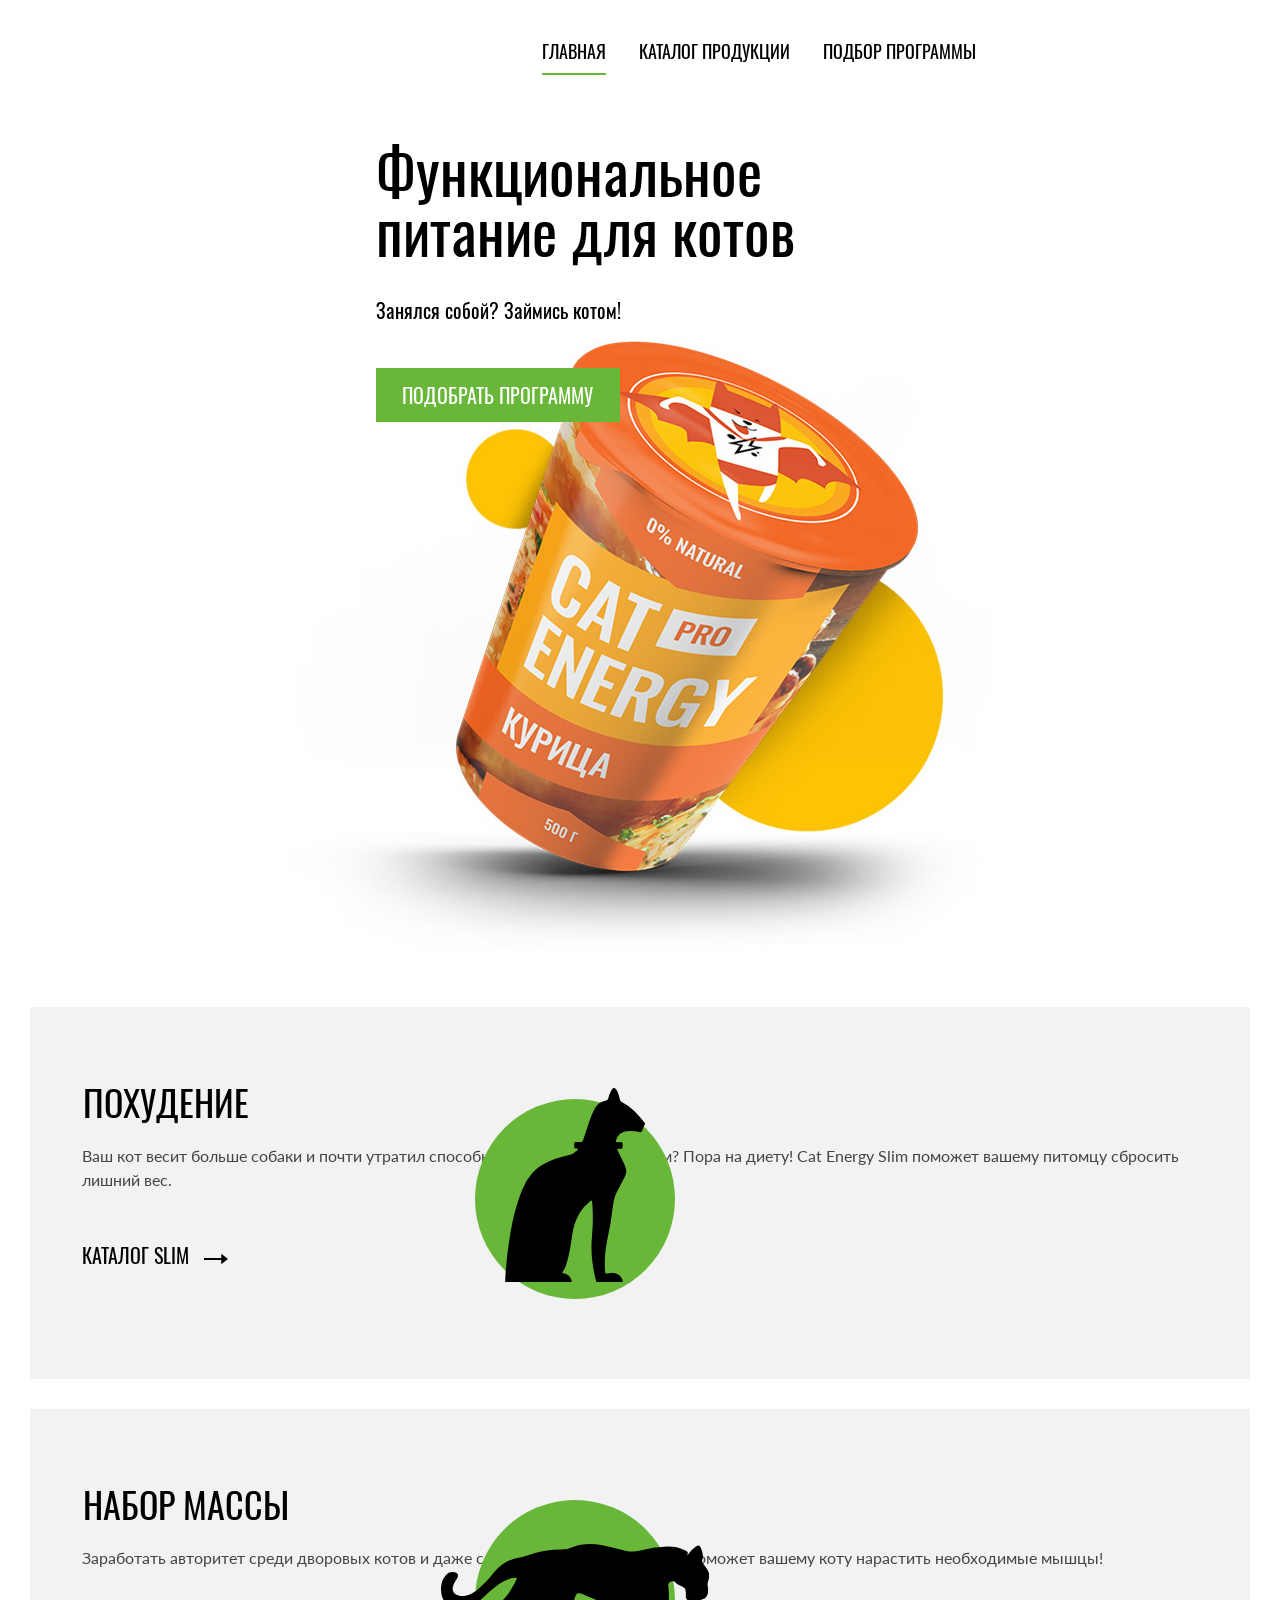
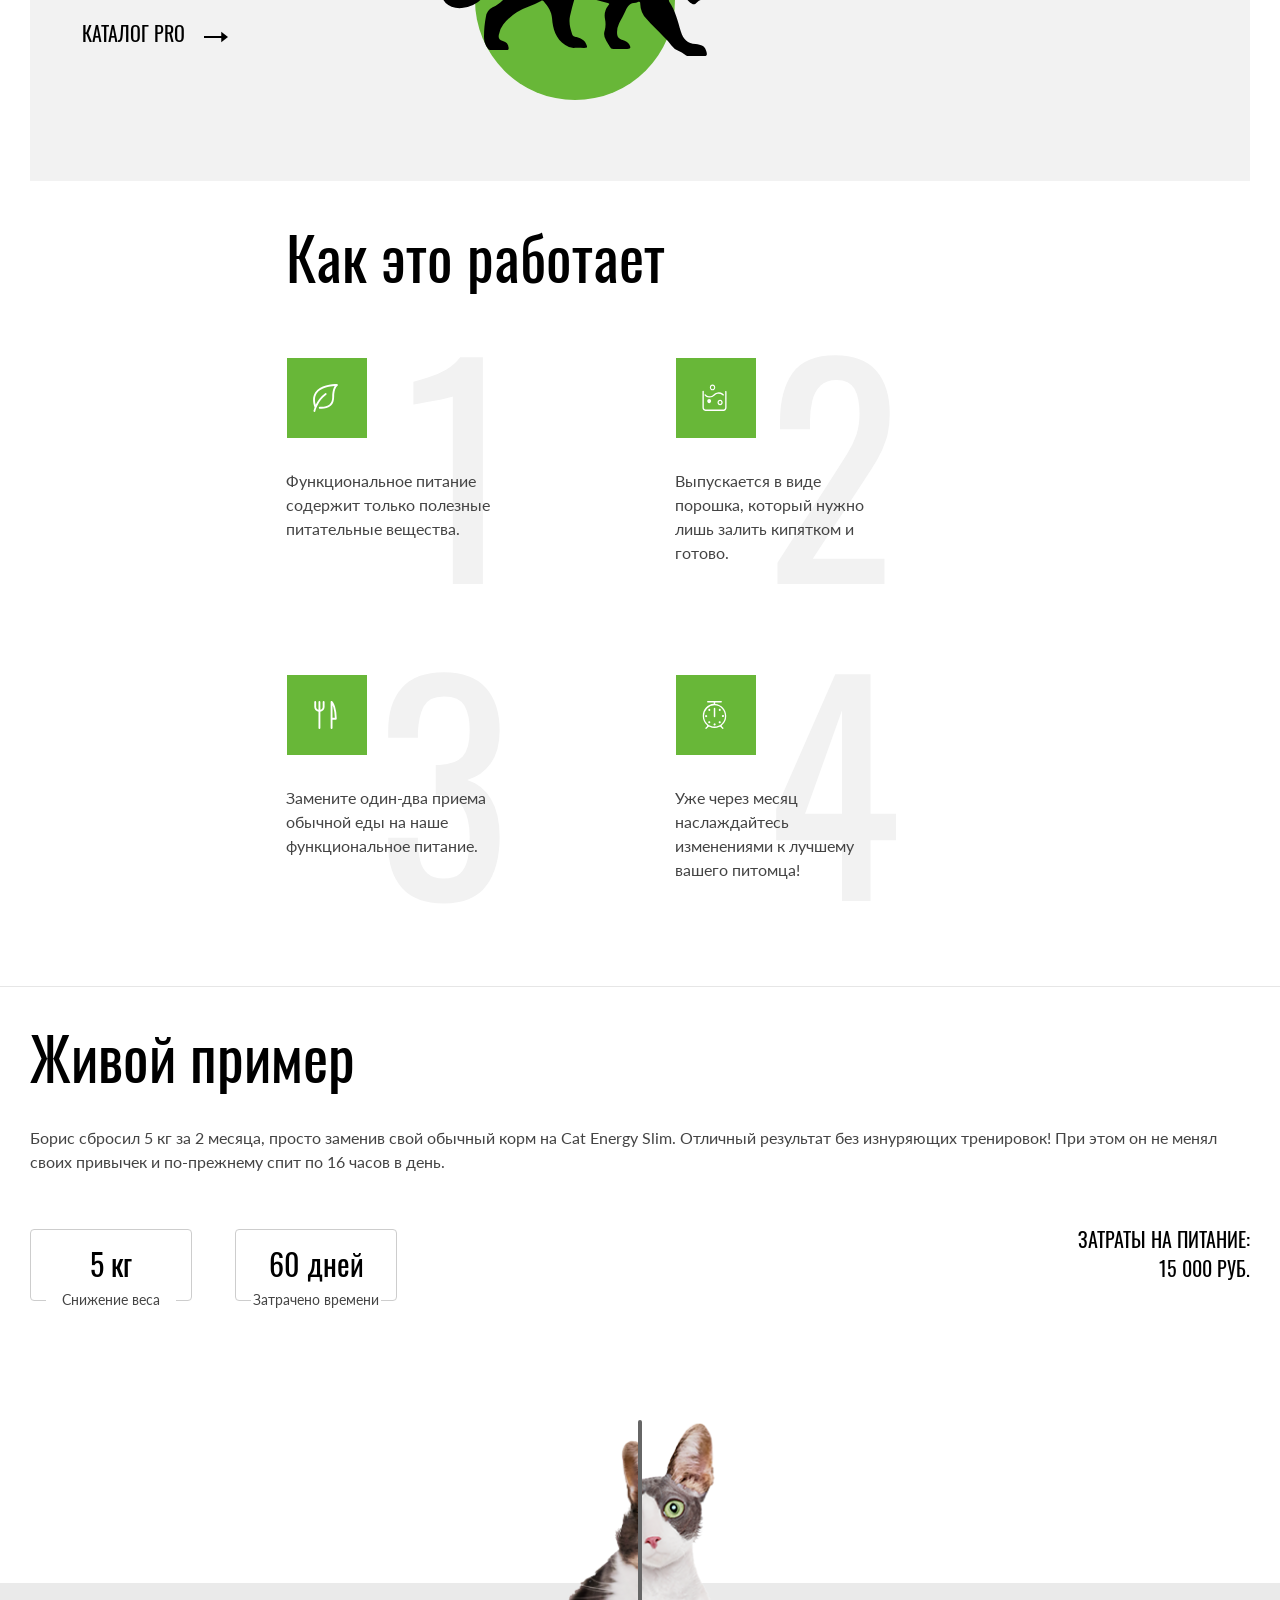
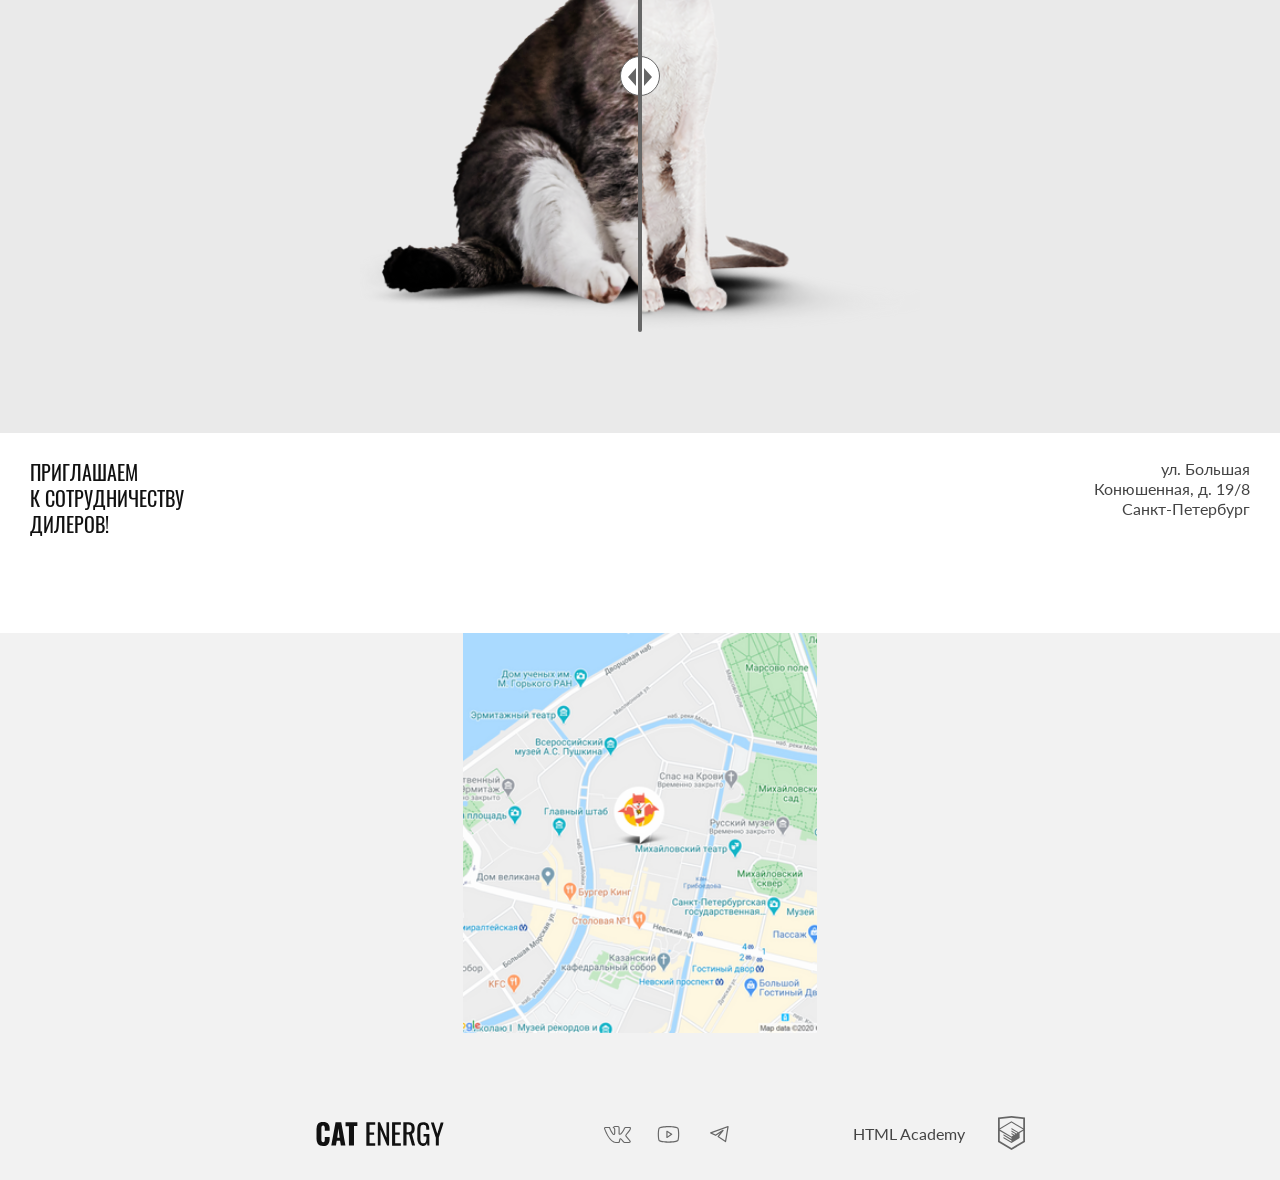
==== commit 24912245: "Deploying to gh-pages from @ DaniilDvoretskiy/2496561-cat-energy-31@0dfa1401a97275fe4a5d3a348d4b5409" ====
--- a/index.html
+++ b/index.html
@@ -1 +1 @@
-<!DOCTYPE html><html class="page" lang="ru"><head><meta charset="UTF-8"><title>Cat Energy</title><meta name="viewport" content="width=device-width,initial-scale=1"><link rel="stylesheet" href="styles/styles.css"><script src="scripts/index.js" defer="defer"></script><link rel="icon" href="favicon.ico"><link rel="icon" type="image/png" sizes="16x16" href="favicons/favicon-16x16.png"><link rel="icon" type="image/png" sizes="32x32" href="favicons/favicon-32x32.png"><link rel="apple-touch-icon" sizes="180x180" href="favicons/apple-icon-180x180.png"><link rel="icon" sizes="192x192" href="favicons/android-icon-192x192.png"><link rel="manifest" href="manifest.webmanifest"></head><body class="page__body"><header class="main-header container"><a class="main-header__logo-link" href="index.html"><picture><source media="(min-width: 1440px)" width="70" height="59" type="image/svg+xml" srcset="images/logotype/logo-desktop.svg"><source media="(min-width: 768px)" width="60" height="50" type="image/svg+xml" srcset="images/logotype/logo-tablet.svg"><img class="main-header__logo" src="images/logotype/logo-mobile.svg" width="33" height="38" alt="Логотип сайта «Cat Energy»"></picture><picture><source media="(min-width: 1440px)" width="118" height="21" type="image/svg+xml" srcset="images/logotype/logo-text-desktop.svg"><source media="(min-width: 768px)" width="101" height="18" type="image/svg+xml" srcset="images/logotype/logo-text-tablet.svg"><img class="main-header__text-logo" src="images/logotype/logo-text-header-mobile.svg" width="101" height="18" alt="Текстовый логотип сайта «Cat Energy»"></picture></a><nav class="main-nav"><button class="main-nav__toggle main-nav__toggle--close" type="button"><span class="visually-hidden">Открыть меню</span></button><div class="main-nav__navigation navigation"><ul class="navigation__list"><li class="navigation__item navigation__item--current"><a class="navigation__link navigation__link--current" href="index.html">Главная</a></li><li class="navigation__item"><a class="navigation__link" href="catalog.html">Каталог продукции</a></li><li class="navigation__item"><a class="navigation__link" href="#">Подбор программы</a></li></ul></div></nav></header><main class="main-container"><section class="hero container"><div class="hero__container"><header class="hero__header"><h1 class="hero__title">Функциональное питание для котов</h1><p class="hero__slogan">Занялся собой? Займись котом!</p></header><picture><source media="(min-width: 1440px)" width="552" height="499" type="image/png" srcset="images/hero/hero-desktop@1x.png, images/hero/hero-desktop@2x.png 2x"><source media="(min-width: 768px)" width="709" height="609" type="image/png" srcset="images/hero/hero-tablet@1x.png, images/hero/hero-tablet@2x.png 2x"><img class="hero__image" src="images/hero/hero-mobile@1x.png" srcset="images/hero/hero-mobile@2x.png 2x" width="280" height="270" alt="Функциональное питание «Про» со вкусом курицы"></picture><a class="hero__link button" href="#">Подобрать программу</a></div></section><section class="programs container"><h2 class="visually-hidden">Программы питания</h2><div class="programs__container"><ul class="programs__list"><li class="programs__item programs__item--weight-loss"><h3 class="programs__title programs__title--weight-loss">Похудение</h3><p class="programs__description">Ваш кот весит больше собаки и почти утратил способность лазить по деревьям? Пора на диету! Cat Energy Slim поможет вашему питомцу сбросить лишний вес.</p><a class="programs__link" href="#">Каталог slim</a></li><li class="programs__item programs__item--weight-gain"><h3 class="programs__title programs__title--weight-gain">Набор массы</h3><p class="programs__description">Заработать авторитет среди дворовых котов и даже собак? Серия Cat Energy Pro поможет вашему коту нарастить необходимые мышцы!</p><a class="programs__link" href="#">Каталог pro</a></li></ul></div></section><section class="advantages container"><div class="advantages__container"><h2 class="advantages__title">Как это работает</h2><ul class="advantages__list"><li class="advantages__item advantages__item--nutrients"><p class="advantages__description">Функциональное питание содержит только полезные питательные вещества.</p></li><li class="advantages__item advantages__item--view"><p class="advantages__description">Выпускается в виде порошка, который нужно лишь залить кипятком и готово.</p></li><li class="advantages__item advantages__item--nutrition"><p class="advantages__description">Замените один-два приема обычной еды на наше функциональное питание.</p></li><li class="advantages__item advantages__item--time"><p class="advantages__description">Уже через месяц наслаждайтесь изменениями к лучшему вашего питомца!</p></li></ul></div></section><section class="living-example container"><div class="living-example__container"><header class="living-example__header"><h2 class="living-example__title">Живой пример</h2><p class="living-example__description">Борис сбросил 5 кг за 2 месяца, просто заменив свой обычный корм на Cat Energy Slim. Отличный результат без изнуряющих тренировок! При этом он не менял своих привычек и по-прежнему спит по 16 часов в день.</p></header><dl class="living-example__stats stats"><div class="stats__item"><dt class="stats__number">5 кг</dt><dd class="stats__description">Снижение веса</dd></div><div class="stats__item"><dt class="stats__number">60 дней</dt><dd class="stats__description">Затрачено времени</dd></div><div class="stats__item stats__item--expenses"><dt class="stats__number stats__number--expenses">15 000 руб.</dt><dd class="stats__description stats__description--expenses">Затраты на питание:</dd></div></dl><div class="living-example__result"><picture><source media="(min-width: 768px)" width="560" height="512" type="image/png" srcset="images/sliders/cat-before-tablet-desktop@1x.png, images/sliders/cat-before-tablet-desktop@2x.png 2x"><img class="living-example__result-image-before" src="images/sliders/cat-before-mobile@1x.png" srcset="images/sliders/cat-before-mobile@2x.png 2x" width="280" height="256" alt="Изображение толстого кота"></picture><button class="living-example__result-slider" type="button"><span class="visually-hidden">Слайдер результата до и после</span></button><picture><source media="(min-width: 768px)" width="560" height="512" type="image/png" srcset="images/sliders/cat-after-tablet-desktop@1x.png, images/sliders/cat-after-tablet-desktop@2x.png 2x"><img class="living-example__result-image-after" src="images/sliders/cat-after-mobile@1x.png" srcset="images/sliders/cat-after-mobile@2x.png 2x" width="280" height="256" alt="Изображение худого кота"></picture></div></div></section><section class="contacts"><div class="contacts__container container"><h2 class="contacts__title">Приглашаем<br>к сотрудничеству<br>дилеров!</h2><p class="contacts__description">ул. Большая<br>Конюшенная, д. 19/8<br>Санкт-Петербург</p></div><div class="contacts__map"><span class="visually-hidden">Карта с расположением магазина «Cat Energy»</span></div></section></main><footer class="main-footer container"><div class="main-footer__container"><section class="footer-logo"><h2 class="visually-hidden">Текстовый логотип сайта</h2><a class="footer-logo__logo" href="#"><img class="footer-logo__text-logo" src="images/logotype/logo-text-footer.svg" width="128" height="24" alt="Текстовый логотип сайта «Cat Energy»"></a></section><section class="footer-social"><h2 class="visually-hidden">Социальные сети</h2><ul class="footer-social__list"><li class="footer-social__item"><a class="footer-social__link footer-social__link--vkontakte" href="#" target="_blank" rel="noreferrer noopener"><span class="visually-hidden">Вконтакте</span></a></li><li class="footer-social__item"><a class="footer-social__link footer-social__link--youtube" href="#" target="_blank" rel="noreferrer noopener"><span class="visually-hidden">Ютуб</span></a></li><li class="footer-social__item"><a class="footer-social__link footer-social__link--telegram" href="#" target="_blank" rel="noreferrer noopener"><span class="visually-hidden">Телеграмм</span></a></li></ul></section><section class="footer-copyright"><h2 class="visually-hidden">Сайт автора</h2><a class="footer-copyright__link" href="#"><p class="footer-copyright__text">HTML Academy</p></a></section></div></footer></body></html>+<!DOCTYPE html><html class="page" lang="ru"><head><meta charset="UTF-8"><title>Cat Energy</title><meta name="viewport" content="width=device-width,initial-scale=1"><link rel="stylesheet" href="styles/styles.css"><script src="scripts/index.js" defer="defer"></script><link rel="icon" href="favicon.ico"><link rel="icon" type="image/png" sizes="16x16" href="favicons/favicon-16x16.png"><link rel="icon" type="image/png" sizes="32x32" href="favicons/favicon-32x32.png"><link rel="apple-touch-icon" sizes="180x180" href="favicons/apple-icon-180x180.png"><link rel="icon" sizes="192x192" href="favicons/android-icon-192x192.png"><link rel="manifest" href="manifest.webmanifest"></head><body class="page__body"><header class="main-header container"><a class="main-header__logo-link" href="index.html"><picture><source media="(min-width: 1440px)" width="70" height="59" type="image/svg+xml" srcset="images/logotype/logo-desktop.svg"><source media="(min-width: 768px)" width="60" height="50" type="image/svg+xml" srcset="images/logotype/logo-tablet.svg"><img class="main-header__logo" src="images/logotype/logo-mobile.svg" width="33" height="38" alt="Логотип сайта «Cat Energy»"></picture><picture><source media="(min-width: 1440px)" width="118" height="21" type="image/svg+xml" srcset="images/logotype/logo-text-desktop.svg"><source media="(min-width: 768px)" width="101" height="18" type="image/svg+xml" srcset="images/logotype/logo-text-tablet.svg"><img class="main-header__text-logo" src="images/logotype/logo-text-header-mobile.svg" width="101" height="18" alt="Текстовый логотип сайта «Cat Energy»"></picture></a><nav class="main-nav"><button class="main-nav__toggle main-nav__toggle--close" type="button"><span class="visually-hidden">Открыть меню</span></button><div class="main-nav__navigation navigation"><ul class="navigation__list"><li class="navigation__item navigation__item--current navigation__item--desktop"><a class="navigation__link navigation__link--desktop navigation__link--current" href="index.html">Главная</a></li><li class="navigation__item"><a class="navigation__link navigation__link--desktop" href="catalog.html">Каталог продукции</a></li><li class="navigation__item"><a class="navigation__link navigation__link--desktop" href="#">Подбор программы</a></li></ul></div></nav></header><main class="main-container"><section class="hero container"><div class="hero__container"><header class="hero__header"><h1 class="hero__title">Функциональное питание для котов</h1><p class="hero__slogan">Занялся собой? Займись котом!</p></header><picture><source media="(min-width: 1440px)" width="552" height="499" type="image/png" srcset="images/hero/hero-desktop@1x.png, images/hero/hero-desktop@2x.png 2x"><source media="(min-width: 768px)" width="709" height="609" type="image/png" srcset="images/hero/hero-tablet@1x.png, images/hero/hero-tablet@2x.png 2x"><img class="hero__image" src="images/hero/hero-mobile@1x.png" srcset="images/hero/hero-mobile@2x.png 2x" width="280" height="270" alt="Функциональное питание «Про» со вкусом курицы"></picture><a class="hero__link button" href="#">Подобрать программу</a></div></section><section class="programs container"><h2 class="visually-hidden">Программы питания</h2><div class="programs__container"><ul class="programs__list"><li class="programs__item programs__item--weight-loss"><h3 class="programs__title programs__title--weight-loss">Похудение</h3><p class="programs__description">Ваш кот весит больше собаки и почти утратил способность лазить по деревьям? Пора на диету! Cat Energy Slim поможет вашему питомцу сбросить лишний вес.</p><a class="programs__link" href="#">Каталог slim</a></li><li class="programs__item programs__item--weight-gain"><h3 class="programs__title programs__title--weight-gain">Набор массы</h3><p class="programs__description">Заработать авторитет среди дворовых котов и даже собак? Серия Cat Energy Pro поможет вашему коту нарастить необходимые мышцы!</p><a class="programs__link" href="#">Каталог pro</a></li></ul></div></section><section class="advantages container"><div class="advantages__container"><h2 class="advantages__title">Как это работает</h2><ul class="advantages__list"><li class="advantages__item advantages__item--nutrients"><p class="advantages__description">Функциональное питание содержит только полезные питательные вещества.</p></li><li class="advantages__item advantages__item--view"><p class="advantages__description">Выпускается в виде порошка, который нужно лишь залить кипятком и готово.</p></li><li class="advantages__item advantages__item--nutrition"><p class="advantages__description">Замените один-два приема обычной еды на наше функциональное питание.</p></li><li class="advantages__item advantages__item--time"><p class="advantages__description">Уже через месяц наслаждайтесь изменениями к лучшему вашего питомца!</p></li></ul></div></section><section class="living-example container"><div class="living-example__container"><div class="living-example__wrapper"><header class="living-example__header"><h2 class="living-example__title">Живой пример</h2><p class="living-example__description">Борис сбросил 5 кг за 2 месяца, просто заменив свой обычный корм на Cat Energy Slim. Отличный результат без изнуряющих тренировок! При этом он не менял своих привычек и по-прежнему спит по 16 часов в день.</p></header><dl class="living-example__stats stats"><div class="stats__item"><dt class="stats__number">5 кг</dt><dd class="stats__description">Снижение веса</dd></div><div class="stats__item"><dt class="stats__number">60 дней</dt><dd class="stats__description">Затрачено времени</dd></div><div class="stats__item stats__item--expenses"><dt class="stats__number stats__number--expenses">15 000 руб.</dt><dd class="stats__description stats__description--expenses">Затраты на питание:</dd></div></dl></div><div class="living-example__result"><picture><source media="(min-width: 768px)" width="560" height="512" type="image/png" srcset="images/sliders/cat-before-tablet-desktop@1x.png, images/sliders/cat-before-tablet-desktop@2x.png 2x"><img class="living-example__result-image-before" src="images/sliders/cat-before-mobile@1x.png" srcset="images/sliders/cat-before-mobile@2x.png 2x" width="280" height="256" alt="Изображение толстого кота"></picture><button class="living-example__result-slider" type="button"><span class="visually-hidden">Слайдер результата до и после</span></button><picture><source media="(min-width: 768px)" width="560" height="512" type="image/png" srcset="images/sliders/cat-after-tablet-desktop@1x.png, images/sliders/cat-after-tablet-desktop@2x.png 2x"><img class="living-example__result-image-after" src="images/sliders/cat-after-mobile@1x.png" srcset="images/sliders/cat-after-mobile@2x.png 2x" width="280" height="256" alt="Изображение худого кота"></picture></div></div></section><section class="contacts"><div class="contacts__container container"><h2 class="contacts__title">Приглашаем<br>к сотрудничеству<br>дилеров!</h2><p class="contacts__description">ул. Большая<br>Конюшенная, д. 19/8<br>Санкт-Петербург</p></div><div class="contacts__map"><iframe src="https://www.google.com/maps/embed?pb=!1m18!1m12!1m3!1d420.15848538882386!2d30.32331828829156!3d59.9384169274726!2m3!1f0!2f0!3f0!3m2!1i1024!2i768!4f13.1!3m3!1m2!1s0x469631f6df7d3481%3A0xc0016be317f9a6fd!2sCat%20Energy!5e0!3m2!1sru!2sru!4v1716213298232!5m2!1sru!2sru" width="320" height="400" allowfullscreen loading="lazy"></iframe></div></section></main><footer class="main-footer container"><div class="main-footer__container"><section class="footer-logo"><h2 class="visually-hidden">Текстовый логотип сайта</h2><a class="footer-logo__logo" href="#"><img class="footer-logo__text-logo" src="images/logotype/logo-text-footer.svg" width="128" height="24" alt="Текстовый логотип сайта «Cat Energy»"></a></section><section class="footer-social"><h2 class="visually-hidden">Социальные сети</h2><ul class="footer-social__list"><li class="footer-social__item"><a class="footer-social__link footer-social__link--vkontakte" href="#" target="_blank" rel="noreferrer noopener"><span class="visually-hidden">Вконтакте</span></a></li><li class="footer-social__item"><a class="footer-social__link footer-social__link--youtube" href="#" target="_blank" rel="noreferrer noopener"><span class="visually-hidden">Ютуб</span></a></li><li class="footer-social__item"><a class="footer-social__link footer-social__link--telegram" href="#" target="_blank" rel="noreferrer noopener"><span class="visually-hidden">Телеграмм</span></a></li></ul></section><section class="footer-copyright"><h2 class="visually-hidden">Сайт автора</h2><a class="footer-copyright__link" href="#"><p class="footer-copyright__text">HTML Academy</p></a></section></div></footer></body></html>
--- a/styles/styles.css
+++ b/styles/styles.css
@@ -1 +1 @@
-@font-face{font-family:Oswald;font-weight:400;font-style:normal;src:url(../fonts/oswald/oswaldregular.woff2)format("woff2");font-display:swap}@font-face{font-family:Lato;font-weight:400;font-style:normal;src:url(../fonts/lato/Lato-Regular.woff2)format("woff2");font-display:swap}*,:before,:after{box-sizing:border-box}img{object-fit:contain;max-width:100%;height:auto}.visually-hidden{clip:rect(0 0 0 0);border:0;width:1px;height:1px;margin:-1px;padding:0;position:absolute;overflow:hidden}html{height:100%}body{color:#444;background-color:#fff;height:100%;margin:0;font-family:Oswald,sans-serif;font-size:14px;font-weight:400;line-height:18px}.button{text-transform:uppercase;color:#fff;text-align:center;cursor:pointer;background-color:#68b738;border:none;font-family:Oswald,sans-serif;font-size:16px;line-height:20px;text-decoration:none}.button:hover{background-color:#5eaa2f}.button:active{color:#ffffff4d;background-color:#5eaa2f}.page__body{flex-direction:column;min-height:100%;display:flex}.container{min-width:280px;margin:auto;padding:0 20px}@media (width>=768px){.container{min-width:708px;padding:0 30px}}@media (width>=1440px){.container{min-width:1220px;padding:0 110px}}.main-container{flex-grow:1}.main-header{text-align:center;grid-template-columns:320px;width:320px;min-height:264px;margin:auto;padding:0;display:grid}.main-header__logo-link{flex-flow:wrap;justify-content:flex-start;align-items:center;gap:56px;width:100%;height:66px;margin-left:20px;text-decoration:none;display:flex}.main-header__logo-link:hover{opacity:.8}.main-header__logo-link:active{opacity:.6}@media (width>=768px){.main-header{text-align:center;flex-flow:wrap;min-width:704px;min-height:50px;margin:25px auto auto;display:flex}.main-header__logo-link{flex-flow:wrap;gap:13px;width:204px;height:50px;margin:0;display:flex}}@media (width>=1440px){.main-header{text-align:center;flex-flow:wrap;min-width:1220px;min-height:59px;margin:55px auto auto;display:flex}.main-header__logo-link{flex-flow:wrap;gap:14px;width:204px;height:59px;margin:0;display:flex}}.main-nav__toggle{background-color:#fff;background-image:url(../icons/stack.svg#open-navigation);background-repeat:no-repeat;border:none;width:24px;height:24px;display:none;position:relative;top:-44px;right:-280px}.main-nav__toggle--close{background-color:#fff;background-image:url(../icons/stack.svg#close-navigation);background-repeat:no-repeat;border:none;width:18px;height:18px;display:block;position:relative;top:-44px;right:-280px}@media (width>=768px){.main-nav__toggle,.main-nav__toggle--close{display:none}.main-nav__navigation{margin-left:540px;padding-top:16px}}.navigation__list{margin:0;padding:0;list-style:none}.navigation__item{min-height:66px;position:relative}.navigation__item:before{content:"";border-top:1px solid #e6e6e6;min-width:320px;position:absolute;top:-22px;left:0}.navigation__link{text-transform:uppercase;color:#000;font-size:20px;line-height:20px;text-decoration:none}@media (width>=768px){.navigation__list{flex-flow:wrap;gap:33px;width:436px;margin:0;padding:0;list-style:none;display:flex}.navigation__item{min-height:36px;padding:0;position:relative}.navigation__item:before{content:"";border:none;position:absolute}.navigation__item--current{position:relative}.navigation__item--current:after{content:"";border-bottom:2px solid #68b738;width:100%;position:absolute;bottom:0;left:0}.navigation__link{font-size:18px;line-height:24px}}@media (width>=1440px){.navigation__list{flex-flow:wrap;gap:31px;width:475px;margin:0;padding:0;list-style:none;display:flex}.navigation__item{min-height:36px;padding:0;position:relative}.navigation__item:before{content:"";border:none;position:absolute}.navigation__item--current{position:relative}.navigation__item--current:after{content:"";border-bottom:2px solid #fff;width:100%;position:absolute;bottom:0;left:0}.navigation__link{color:#fff;font-size:20px;line-height:30px}}.hero{text-align:center;background-image:url(../images/backgrounds/background-hero-mobile@1x.png);background-position:top;background-repeat:no-repeat;background-size:contain;flex-direction:column;align-items:center;width:320px;padding:0;display:flex}.hero__container{background-image:linear-gradient(#68b738d9 63%,#0000 50%);padding-top:27px}.hero__header{padding:0 10px 29px}.hero__title{text-align:center;color:#fff;margin:0 0 25px;font-size:36px;font-weight:400;line-height:36px}.hero__slogan{text-align:center;color:#fff;margin:0;font-size:14px;line-height:14px}.hero__link{width:280px;height:40px;margin:auto;padding:10px 39px;display:block}@media (width>=768px){.hero{width:709px;margin:auto}.hero__container{background-color:#fff;background-image:none;padding:0}.hero__header{padding:65px 100px 21px 90px}.hero__title{text-align:left;color:#000;margin:0 0 40px;font-size:60px;font-weight:400;line-height:60px}.hero__slogan{text-align:left;color:#000;margin:0;font-size:20px;line-height:20px}.hero__link{width:244px;height:54px;margin:0;padding:14px 26px;font-size:20px;line-height:26px;display:block;position:relative;bottom:585px;left:90px}}@media (width>=1440px){.hero{z-index:-1;background-image:url(../images/backgrounds/background-hero-desktop@1x.png);background-position:100%;background-repeat:no-repeat;background-size:contain;width:1440px;height:694px;padding-left:190px;position:relative;top:-113px;right:0}.hero__container{background:linear-gradient(270deg,#68b738d9 55%,#fff 50%);width:1250px;height:694px;padding:0}.hero__image{position:relative;top:-260px;left:0}.hero__header{width:450px;padding:224px 0 0}.hero__title{text-align:left;color:#000;margin:0 0 40px;font-size:60px;font-weight:400;line-height:60px}.hero__slogan{text-align:left;color:#000;margin:0;font-size:20px;line-height:20px}.hero__link{width:244px;height:54px;margin:0;padding:14px 26px;font-size:20px;line-height:26px;display:block;position:relative;bottom:448px;left:0}}.programs__container{width:320px;margin:auto;padding-top:20px;padding-bottom:20px}.programs__list{margin:0;padding:0;list-style:none}.programs__item{background-color:#f2f2f2;min-height:266px;margin-bottom:20px;position:relative}.programs__item--weight-loss:before{content:"";background-color:#68b738;border-radius:50%;width:50px;height:50px;position:absolute;top:24px;left:20px}.programs__item--weight-loss:after{content:"";background-image:url(../icons/stack.svg#cat-slim);width:36px;height:50px;position:absolute;top:21px;left:27px}.programs__item--weight-gain:before{content:"";background-color:#68b738;border-radius:50%;width:50px;height:50px;position:absolute;top:24px;left:20px}.programs__item--weight-gain:after{content:"";background-image:url(../icons/stack.svg#cat-pro);width:67px;height:28px;position:absolute;top:35px;left:12px}.programs__title{text-align:center;color:#000;text-transform:uppercase;margin:0;padding-top:30px;font-size:24px;font-weight:400;line-height:37px}.programs__description{border-bottom:1px solid #d9d9d9;margin:0 20px;padding:29px 0 23px;font-family:Lato,sans-serif}.programs__title--weight-loss{padding-left:20px}.programs__title--weight-gain{padding-left:31px}.programs__link{text-transform:uppercase;text-align:center;color:#000;font-size:16px;line-height:16px;text-decoration:none;position:relative;bottom:-19px;left:20px}.programs__link:after{content:"";background-image:url(../icons/stack.svg#icon-arrow);background-repeat:no-repeat;width:24px;height:12px;position:absolute;bottom:5px;left:122px}.programs__link:hover:after{background-image:url(../icons/stack.svg#icon-arrow-long)}.programs__link:active{opacity:.3}@media (width>=768px){.programs__container{width:708px;margin:auto;padding-top:0;padding-bottom:0}.programs__list{margin:0;padding:0;list-style:none}.programs__item{min-height:372px;margin-bottom:30px;position:relative}.programs__item--weight-loss:before{content:"";background-color:#68b738;border-radius:50%;width:200px;height:200px;position:absolute;top:92px;left:445px}.programs__item--weight-loss:after{content:"";background-image:url(../icons/stack.svg#cat-slim);width:140px;height:194px;position:absolute;top:81px;left:475px}.programs__item--weight-gain:before{content:"";background-color:#68b738;border-radius:50%;width:200px;height:200px;position:absolute;top:91px;left:445px}.programs__item--weight-gain:after{content:"";background-image:url(../icons/stack.svg#cat-pro);width:268px;height:112px;position:absolute;top:135px;left:411px}.programs__title{text-align:left;margin:0;padding:77px 228px 24px 53px;font-size:36px;font-weight:400;line-height:36px}.programs__description{text-align:left;width:440px;margin:0;padding:0 53px 48px 52px;font-family:Lato,sans-serif;font-size:16px;line-height:24px}.programs__description:after{display:none}.programs__link{font-size:20px;line-height:30px;position:relative;bottom:0;left:52px}.programs__link:after{content:"";background-image:url(../icons/stack.svg#icon-arrow);background-repeat:no-repeat;width:24px;height:12px;position:absolute;bottom:5px;left:122px}}@media (width>=1440px){.programs__container{width:1220px;margin:auto;padding-top:0;padding-bottom:0}.programs__list{flex-flow:wrap;column-gap:80px;margin:0;padding:0;list-style:none;display:flex}.programs__item{width:570px;min-height:374px;margin-bottom:30px;position:relative}.programs__item--weight-loss:before{content:"";background-color:#68b738;border-radius:50%;width:100px;height:100px;position:absolute;top:47px;left:52px}.programs__item--weight-loss:after{content:"";background-image:url(../icons/stack.svg#cat-slim);width:70px;height:97px;position:absolute;top:41px;left:67px}.programs__item--weight-gain:before{content:"";background-color:#68b738;border-radius:50%;width:100px;height:100px;position:absolute;top:47px;left:52px}.programs__item--weight-gain:after{content:"";background-image:url(../icons/stack.svg#cat-pro);width:134px;height:56px;position:absolute;top:67px;left:33px}.programs__title{text-align:left;margin:0 0 73px;padding:77px 0 0 214px;font-size:36px;font-weight:400;line-height:36px}.programs__description{text-align:left;border:none;width:510px;margin:0;padding:0 0 23px 52px;font-family:Lato,sans-serif;font-size:16px;line-height:24px}.programs__description:after{content:"";border-bottom:1px solid #d9d9d9;width:240px;display:none;position:absolute;bottom:15px;left:20px}.programs__link{font-size:20px;line-height:30px;position:relative;bottom:0;left:52px}.programs__link:after{content:"";background-image:url(../icons/stack.svg#icon-arrow);background-repeat:no-repeat;width:24px;height:12px;position:absolute;bottom:5px;left:122px}}.advantages{width:320px;margin:auto}.advantages__container{width:280px;padding-bottom:49px}.advantages__title{text-align:left;color:#000;margin:0 0 40px;font-size:36px;font-weight:400;line-height:40px}.advantages__list{margin:0;padding:0;list-style:none}.advantages__description{margin:0 0 20px 80px;font-family:Lato,sans-serif}.advantages__item{min-height:60px;margin-bottom:20px;position:relative}.advantages__item:before{content:"";background-color:#68b738;width:60px;height:60px;position:absolute;top:0;left:0}.advantages__item--nutrients:after{content:"";background-image:url(../icons/stack.svg#icon-leaf);background-repeat:no-repeat;width:25px;height:28px;display:block;position:absolute;top:16px;left:18px}.advantages__item--view:after{content:"";background-image:url(../icons/stack.svg#icon-glass-of-water);background-repeat:no-repeat;width:25px;height:28px;display:block;position:absolute;top:16px;left:18px}.advantages__item--nutrition:after{content:"";background-image:url(../icons/stack.svg#icon-eat);background-repeat:no-repeat;width:25px;height:28px;display:block;position:absolute;top:16px;left:18px}.advantages__item--time:after{content:"";background-image:url(../icons/stack.svg#icon-alarm);background-repeat:no-repeat;width:25px;height:28px;display:block;position:absolute;top:16px;left:18px}@media (width>=768px){.advantages{width:768px;margin:auto}.advantages__container{width:708px;margin:auto;padding-top:15px;padding-bottom:47px}.advantages__title{text-align:left;margin:0 0 32px;font-size:60px;line-height:60px}.advantages__list{grid-gap:37px 149px;counter-reset:section;grid-template-rows:280px;grid-template-columns:repeat(auto-fill,240px);margin:0;padding:0;display:grid}.advantages__description{text-align:left;margin:0;padding:151px 26px 57px 0;font-family:Lato,sans-serif;font-size:16px;line-height:24px}.advantages__description:after{counter-increment:section;content:counters(section,".")" ";color:#f2f2f2;z-index:-1;font-family:Oswald,sans-serif;font-size:280px;line-height:280px;position:absolute;top:0;right:15px}.advantages__item{margin:0;position:relative}.advantages__item::marker{color:#f2f2f2;font-size:30px;line-height:280px}.advantages__item:before{content:"";background-color:#68b738;width:80px;height:80px;position:absolute;top:40px;left:1px}.advantages__item--nutrients:after{content:"";background-image:url(../icons/stack.svg#icon-leaf);background-repeat:no-repeat;width:25px;height:28px;display:block;position:absolute;top:66px;left:27px}.advantages__item--view:after{content:"";background-image:url(../icons/stack.svg#icon-glass-of-water);background-repeat:no-repeat;width:25px;height:28px;display:block;position:absolute;top:66px;left:27px}.advantages__item--nutrition:after{content:"";background-image:url(../icons/stack.svg#icon-eat);background-repeat:no-repeat;width:25px;height:28px;display:block;position:absolute;top:66px;left:27px}.advantages__item--time:after{content:"";background-image:url(../icons/stack.svg#icon-alarm);background-repeat:no-repeat;width:25px;height:28px;display:block;position:absolute;top:66px;left:27px}}@media (width>=1440px){.advantages{width:1440px;margin:auto}.advantages__container{width:1220px;margin:auto;padding-top:71px;padding-bottom:69px}.advantages__title{text-align:left;margin:0 0 32px;font-size:60px;line-height:60px}.advantages__list{grid-gap:0;counter-reset:section;grid-template-rows:280px;grid-template-columns:repeat(auto-fill,240px);column-gap:86px;margin:0;padding:0;display:grid}.advantages__description{text-align:left;margin:0;padding:151px 26px 57px 0;font-family:Lato,sans-serif;font-size:16px;line-height:24px}.advantages__description:after{counter-increment:section;content:counters(section,".")" ";color:#f2f2f2;z-index:-1;font-family:Oswald,sans-serif;font-size:280px;line-height:280px;position:absolute;top:0;right:15px}.advantages__item{margin:0;position:relative}.advantages__item::marker{color:#f2f2f2;font-size:30px;line-height:280px}.advantages__item:before{content:"";background-color:#68b738;width:80px;height:80px;position:absolute;top:40px;left:1px}.advantages__item--nutrients:after{content:"";background-image:url(../icons/stack.svg#icon-leaf);background-repeat:no-repeat;width:25px;height:28px;display:block;position:absolute;top:66px;left:27px}.advantages__item--view:after{content:"";background-image:url(../icons/stack.svg#icon-glass-of-water);background-repeat:no-repeat;width:25px;height:28px;display:block;position:absolute;top:66px;left:27px}.advantages__item--nutrition:after{content:"";background-image:url(../icons/stack.svg#icon-eat);background-repeat:no-repeat;width:25px;height:28px;display:block;position:absolute;top:66px;left:27px}.advantages__item--time:after{content:"";background-image:url(../icons/stack.svg#icon-alarm);background-repeat:no-repeat;width:25px;height:28px;display:block;position:absolute;top:66px;left:27px}}.living-example{background-color:#eaeaea;width:320px;padding-top:25px}.living-example__container{padding-top:25px;padding-bottom:40px}.living-example__header{padding-bottom:20px}.living-example__title{text-align:left;color:#000;margin:0;padding-bottom:40px;font-size:36px;font-weight:400;line-height:40px}.living-example__description{text-align:left;margin:0;font-family:Lato,sans-serif;font-size:14px;line-height:18px}.living-example__stats{flex-flow:wrap;column-gap:32px;margin:0 0 20px;display:flex}.living-example__result-slider{cursor:pointer;background-color:#fff;border:1px solid #666;border-radius:50%;width:40px;height:40px;position:relative;top:0;left:0}.living-example__result-slider:before{content:"";background-color:#666;border-radius:2px;width:4px;height:256px;position:absolute;top:-123px;left:17px}.living-example__result-slider:after{content:"";background-color:#666;width:24px;height:18px;position:absolute;top:11px;left:7px;-webkit-mask-image:url(../icons/stack.svg#slider-triangle);mask-image:url(../icons/stack.svg#slider-triangle)}.living-example__result-slider:hover{border-color:#68b738}.living-example__result-slider:hover:before,.living-example__result-slider:hover:after{background-color:#68b738}.living-example__result-slider:active{opacity:.6;border-color:#5eaa2f}.living-example__result-slider:active :before,.living-example__result-slider:active :after{opacity:.6;background-color:#5eaa2f}@media (width>=768px){.living-example{background-color:#fff;width:768px}.living-example__container{background-color:#eaeaea;background-image:linear-gradient(#fff 50%,#0000 50%);min-width:708px;padding-top:40px;padding-bottom:0;position:relative}.living-example__container:before{content:"";border-top:1px solid #e6e6e6;width:768px;position:absolute;top:0;left:0}.living-example__header{padding-bottom:55px}.living-example__title{margin:0;padding-bottom:40px;font-size:60px;line-height:60px}.living-example__description{margin:0;font-family:Lato,sans-serif;font-size:16px;line-height:24px}.living-example__stats{flex-flow:wrap;gap:0;margin:0 0 99px;display:flex}.living-example__stats-expenses{flex-flow:column wrap;padding:0;display:flex}.living-example__result-slider{cursor:pointer;background-color:#fff;border:1px solid #666;border-radius:50%;width:40px;height:40px;position:relative;top:0;left:0}.living-example__result-slider:before{content:"";background-color:#666;border-radius:2px;width:4px;height:512px;position:absolute;top:-246px;left:17px}.living-example__result-slider:after{content:"";background-color:#666;width:24px;height:18px;position:absolute;top:11px;left:7px;-webkit-mask-image:url(../icons/stack.svg#slider-triangle);mask-image:url(../icons/stack.svg#slider-triangle)}}@media (width>=1440px){.living-example{background-color:#fff;width:1440px}.living-example__container{background-color:#eaeaea;background-image:linear-gradient(#fff 50%,#0000 10%);min-width:1220px;padding-top:40px;padding-bottom:0;position:relative}.living-example__container:before{content:"";border-top:1px solid #e6e6e6;width:768px;display:none;position:absolute;top:0;left:0}.living-example__header{padding-bottom:55px}.living-example__title{margin:0;padding-bottom:40px;font-size:60px;line-height:60px}.living-example__description{margin:0;font-family:Lato,sans-serif;font-size:16px;line-height:24px}.living-example__stats{flex-flow:wrap;gap:0;margin:0 0 99px;display:flex}.living-example__stats-expenses{flex-flow:column wrap;padding:0;display:flex}.living-example__result-slider{cursor:pointer;background-color:#fff;border:1px solid #666;border-radius:50%;width:40px;height:40px;position:relative;top:0;left:0}.living-example__result-slider:before{content:"";background-color:#666;border-radius:2px;width:4px;height:512px;position:absolute;top:-246px;left:17px}.living-example__result-slider:after{content:"";background-color:#666;width:24px;height:18px;position:absolute;top:11px;left:7px;-webkit-mask-image:url(../icons/stack.svg#slider-triangle);mask-image:url(../icons/stack.svg#slider-triangle)}}.stats__item{border:1px solid #cdcdcd;width:124px;height:56px;margin-bottom:20px;padding-top:15px}.stats__item--expenses{border:none;flex-flow:row-reverse wrap;justify-content:flex-end;align-items:center;width:200px;min-height:20px;margin:0 0 0 46px;padding:0;display:flex}.stats__number{text-align:center;color:#000;margin-bottom:8px;font-size:24px;line-height:24px}.stats__description{text-align:center;background-color:#eaeaea;width:80px;height:19px;margin:0 0 0 18px;font-family:Lato,sans-serif;font-size:12px;line-height:12px;display:block}.stats__description--expenses{text-align:center;color:#000;text-transform:uppercase;width:125px;margin:0;font-family:Oswald,sans-serif;font-size:14px;line-height:20px}.stats__number--expenses{text-align:center;color:#000;text-transform:uppercase;margin:0;font-family:Oswald,sans-serif;font-size:14px;line-height:20px}@media (width>=768px){.stats__item{border:1px solid #cdcdcd;border-radius:4px;width:162px;height:72px;margin-right:43px;padding-top:15px}.stats__item--expenses{border:none;flex-flow:column-reverse wrap;width:174px;margin-left:auto;margin-right:0;padding:0;display:flex}.stats__number{text-align:center;color:#000;margin-bottom:11px;font-size:30px;line-height:37px}.stats__description{background-color:#fff;width:130px;height:50px;margin:0 0 0 15px;font-family:Lato,sans-serif;font-size:14px;line-height:14px;display:block}.stats__number--expenses{text-align:right;width:174px;margin:0;font-family:Oswald,sans-serif;font-size:20px;line-height:20px}.stats__description--expenses{text-align:right;width:174px;height:20px;margin:0 0 9px;font-family:Oswald,sans-serif;font-size:20px;line-height:20px}}@media (width>=1440px){.stats__item{border:1px solid #cdcdcd;border-radius:4px;width:162px;height:72px;margin-right:43px;padding-top:15px}.stats__item--expenses{border:none;flex-flow:column-reverse wrap;width:174px;margin-left:auto;margin-right:0;padding:0;display:flex}.stats__number{text-align:center;color:#000;margin-bottom:11px;font-size:30px;line-height:37px}.stats__description{background-color:#0000;width:130px;height:50px;margin:0 0 0 15px;font-family:Lato,sans-serif;font-size:14px;line-height:14px;display:block}.stats__number--expenses{text-align:right;width:174px;margin:0;font-family:Oswald,sans-serif;font-size:20px;line-height:20px}.stats__description--expenses{text-align:right;width:174px;height:20px;margin:0 0 9px;font-family:Oswald,sans-serif;font-size:20px;line-height:20px}}.contacts{width:320px;margin:auto}.contacts__container{grid-template-columns:1fr 140px;padding-top:26px;padding-bottom:26px;display:grid}.contacts__title{text-align:left;text-transform:uppercase;color:#111;margin:0;font-size:16px;font-weight:400;line-height:20px}.contacts__description{text-align:left;margin:0;font-family:Lato,sans-serif;line-height:20px}.contacts__map{background-image:url(../images/backgrounds/background-map-mobile@1x.png);background-position:bottom;background-repeat:no-repeat;background-size:contain;width:320px;min-height:362px}@media (width>=768px){.contacts{width:768px;margin:auto}.contacts--catalog{background-color:#f2f2f2}.contacts__container{flex-flow:wrap;justify-content:space-between;min-width:628px;min-height:200px;margin:auto;padding-top:61px;padding-bottom:61px;display:flex}.contacts__title{width:163px;margin:0;font-size:20px;line-height:26px}.contacts__description{text-align:right;width:163px;margin:0;font-size:16px}.contacts__map{background-image:url(../images/backgrounds/background-map-tablet@1x.png);background-repeat:no-repeat;background-size:contain;width:768px;height:400px}}@media (width>=1440px){.contacts{width:768px;margin:auto}.contacts--catalog{background-color:#f2f2f2}.contacts__container{flex-flow:wrap;justify-content:space-between;min-width:628px;min-height:200px;margin:auto;padding-top:61px;padding-bottom:61px;display:flex}.contacts__title{width:163px;margin:0;font-size:20px;line-height:26px}.contacts__description{text-align:right;width:163px;margin:0;font-size:16px}.contacts__map{background-image:url(../images/backgrounds/background-map-tablet@1x.png);background-repeat:no-repeat;background-size:contain;width:768px;height:400px}}.main-footer{background-color:#f2f2f2;width:320px;min-height:240px}@media (width>=768px){.main-footer{width:768px;min-height:147px;margin:auto}.main-footer__container{flex-flow:wrap;align-items:center;padding-top:55px;display:flex}}@media (width>=1440px){.main-footer{width:768px;min-height:147px;margin:auto}.main-footer__container{flex-flow:wrap;align-items:center;padding-top:55px;display:flex}}.footer-logo{text-align:center;border-bottom:1px solid #d9d9d9;min-height:84px;padding-top:40px}.footer-logo:hover,.footer-logo:focus{opacity:.8}.footer-logo .footer-logo__text-logo:active{opacity:.6}.footer-logo__logo{height:24px;display:block}@media (width>=768px){.footer-logo{text-align:center;border:none;min-height:24px;margin-right:160px;padding:0}.footer-logo__logo{height:24px;display:block}}@media (width>=1440px){.footer-logo{text-align:center;border:none;min-height:24px;margin-right:160px;padding:0}.footer-logo__logo{height:24px;display:block}}.footer-social{text-align:center;border-bottom:1px solid #d9d9d9;min-height:62px;padding-top:20px;padding-bottom:20px}.footer-social__list{flex-flow:wrap;justify-content:center;gap:24px;margin:0;padding:0;list-style:none;display:flex}.footer-social__link--vkontakte:before{content:"";background-color:#666;width:27px;height:17px;display:block;-webkit-mask-image:url(../icons/stack.svg#icon-vkontakte);mask-image:url(../icons/stack.svg#icon-vkontakte);-webkit-mask-repeat:no-repeat;mask-repeat:no-repeat}.footer-social__link--vkontakte:hover:before,.footer-social__link--vkontakte:focus:before{background-color:#68b738}.footer-social__link--vkontakte:active:before{opacity:.3}.footer-social__link--youtube:before{content:"";background-color:#666;width:27px;height:17px;display:block;-webkit-mask-image:url(../icons/stack.svg#icon-youtube);mask-image:url(../icons/stack.svg#icon-youtube);-webkit-mask-repeat:no-repeat;mask-repeat:no-repeat}.footer-social__link--youtube:hover:before,.footer-social__link--youtube:focus:before{background-color:#68b738}.footer-social__link--youtube:active:before{opacity:.3}.footer-social__link--telegram:before{content:"";background-color:#666;width:27px;height:17px;display:block;-webkit-mask-image:url(../icons/stack.svg#icon-telegram);mask-image:url(../icons/stack.svg#icon-telegram);-webkit-mask-repeat:no-repeat;mask-repeat:no-repeat}.footer-social__link--telegram:hover:before,.footer-social__link--telegram:focus:before{background-color:#68b738}.footer-social__link--telegram:active:before{opacity:.3}@media (width>=768px){.footer-social{text-align:center;border:none;min-height:22px;padding:8px 0 7px;position:relative}.footer-social__list{flex-flow:wrap;justify-content:center;gap:24px;margin:0;padding:0;list-style:none;display:flex}}@media (width>=1440px){.footer-social{text-align:center;border:none;min-height:22px;padding:8px 0 7px;position:relative}.footer-social__list{flex-flow:wrap;justify-content:center;gap:24px;margin:0;padding:0;list-style:none;display:flex}}.footer-copyright{text-align:center;min-height:94px;padding-top:20px;padding-bottom:40px}.footer-copyright__link{color:inherit;text-decoration:none;position:relative}.footer-copyright__text{text-align:left;margin:0;font-family:Lato,sans-serif;font-size:16px;line-height:20px}.footer-copyright__link:after{content:"";background-color:#666;width:27px;height:34px;position:absolute;top:-5px;right:0;-webkit-mask-image:url(../images/logotype/logo-copyright.svg);mask-image:url(../images/logotype/logo-copyright.svg);-webkit-mask-repeat:no-repeat;mask-repeat:no-repeat}.footer-copyright__link:hover:after,.footer-copyright__link:focus:after{background-color:#68b738}.footer-copyright__link:active{opacity:.3}@media (width>=768px){.footer-copyright{text-align:right;min-height:37px;margin-left:120px;padding:0}.footer-copyright__link{color:inherit;text-decoration:none;position:relative}.footer-copyright__text{text-align:left;margin:0;padding-top:8px;font-family:Lato,sans-serif;font-size:16px;line-height:20px}.footer-copyright__link:after{content:"";background-color:#666;width:27px;height:34px;position:absolute;top:0;right:-60px;-webkit-mask-image:url(../images/logotype/logo-copyright.svg);mask-image:url(../images/logotype/logo-copyright.svg);-webkit-mask-repeat:no-repeat;mask-repeat:no-repeat}}@media (width>=1440px){.footer-copyright{text-align:right;min-height:37px;margin-left:120px;padding:0}.footer-copyright__link{color:inherit;text-decoration:none;position:relative}.footer-copyright__text{text-align:left;margin:0;padding-top:8px;font-family:Lato,sans-serif;font-size:16px;line-height:20px}.footer-copyright__link:after{content:"";background-color:#666;width:27px;height:34px;position:absolute;top:0;right:-60px;-webkit-mask-image:url(../images/logotype/logo-copyright.svg);mask-image:url(../images/logotype/logo-copyright.svg);-webkit-mask-repeat:no-repeat;mask-repeat:no-repeat}}.catalog{width:320px}.catalog__title{text-align:left;color:#000;margin:0;padding:27px 0 41px;font-size:36px;font-weight:400;line-height:36px;position:relative}.catalog__title:before{content:"";border-top:1px solid #d9d9d9;width:320px;position:absolute;top:0;left:-20px}.catalog__list{grid-template-rows:repeat(8,209px);grid-template-columns:280px;row-gap:25px;margin:0;padding:0 0 26px;list-style:none;display:grid}.catalog__item{grid-template-columns:repeat(auto-fill,140px);row-gap:17px;padding-top:20px;display:grid;position:relative}.catalog__item:before{content:"";border-top:1px solid #ebebeb;width:320px;position:absolute;top:0;left:-20px}.catalog__item--more{padding:0;display:block;position:relative}.catalog__item--more:after{content:"";border-top:1px solid #ebebeb;width:320px;position:absolute;bottom:0;left:-20px}.catalog__link-button{width:280px;height:40px;padding:10px 90px;display:block}@media (width>=768px){.catalog{width:768px}.catalog__title{text-align:left;margin:0;padding:65px 0 165px;font-size:60px;line-height:60px}.catalog__title:before{border:none}.catalog__list{grid-template-rows:repeat(4,430px);grid-template-columns:repeat(2,324px);gap:141px 60px;width:708px;margin:0;padding:0 0 26px;list-style:none;display:grid}.catalog__item{background-color:#f2f2f2;flex-direction:column;justify-content:flex-end;align-items:center;gap:0;padding:0;display:flex;position:relative}.catalog__item:before{display:none}.catalog__characteristics{width:250px;min-height:157px;margin-bottom:32px}.catalog__item--more{text-align:center;background-color:#fff;border:2px solid #f2f2f2;justify-content:flex-start;padding-top:160px;display:flex}.catalog__link-button{width:250px;height:40px;margin-bottom:40px;padding:10px 90px;display:block}}@media (width>=1440px){.catalog{width:768px}.catalog__title{text-align:left;margin:0;padding:65px 0 165px;font-size:60px;line-height:60px}.catalog__title:before{border:none}.catalog__list{grid-template-rows:repeat(4,430px);grid-template-columns:repeat(2,324px);gap:141px 60px;width:708px;margin:0;padding:0 0 26px;list-style:none;display:grid}.catalog__item{background-color:#f2f2f2;flex-direction:column;justify-content:flex-end;align-items:center;gap:0;padding:0;display:flex;position:relative}.catalog__item:before{display:none}.catalog__characteristics{width:250px;min-height:157px;margin-bottom:32px}.catalog__item--more{text-align:center;background-color:#fff;border:2px solid #f2f2f2;justify-content:flex-start;padding-top:160px;display:flex}.catalog__link-button{width:250px;height:40px;margin-bottom:40px;padding:10px 90px;display:block}}.product-card__link{color:#222;cursor:pointer;padding:10px 36px;text-decoration:none;display:block}.product-card__link--big{padding:3px 28px}.product-card__container{text-align:center;padding-top:78px}.product-card__description{text-align:center;margin:0 0 21px;font-family:Lato,sans-serif;font-size:12px;line-height:16px}.product-card__title--more{text-transform:uppercase;color:#111;margin:0 0 8px;font-size:16px;font-weight:400;line-height:20px;position:relative}.product-card__title--more:before{content:"";background-image:url(../icons/stack.svg#icon-plus);background-repeat:no-repeat;width:30px;height:30px;position:absolute;top:-48px;left:125px}.product-card__link-button{color:inherit;background-color:#f2f2f2;width:280px;padding:10px 70px;display:block}.product-card__link-button:hover{background:#ebebeb}.product-card__link-button:active{color:#444;background:#ebebeb}@media (width>=768px){.product-card__link{color:#222;cursor:pointer;width:200px;height:210px;text-decoration:none;display:block;position:absolute;top:-70px;left:62px}.product-card__link--small{padding:19px}.product-card__link--big{padding:2px 16px}.product-card__container{width:170px;margin-left:77px;margin-right:77px;padding:0}.product-card__description{text-align:center;margin:0 0 82px;font-family:Lato,sans-serif;font-size:16px;line-height:18px}.product-card__title--more{color:#111;margin:0 0 23px;font-size:20px;font-weight:400;line-height:24px;position:relative}.product-card__title--more:before{content:"";background-image:url(../icons/stack.svg#icon-plus);background-repeat:no-repeat;width:60px;height:60px;position:absolute;top:-110px;left:57px}.product-card__link-button{color:inherit;background-color:#f2f2f2;width:250px;margin-left:37px;padding:10px 50px;display:block}}@media (width>=1440px){.product-card__link{color:#222;cursor:pointer;width:200px;height:210px;text-decoration:none;display:block;position:absolute;top:-70px;left:62px}.product-card__link--small{padding:19px}.product-card__link--big{padding:2px 16px}.product-card__container{width:170px;margin-left:77px;margin-right:77px;padding:0}.product-card__description{text-align:center;margin:0 0 82px;font-family:Lato,sans-serif;font-size:16px;line-height:18px}.product-card__title--more{color:#111;margin:0 0 23px;font-size:20px;font-weight:400;line-height:24px;position:relative}.product-card__title--more:before{content:"";background-image:url(../icons/stack.svg#icon-plus);background-repeat:no-repeat;width:60px;height:60px;position:absolute;top:-110px;left:57px}.product-card__link-button{color:inherit;background-color:#f2f2f2;width:250px;margin-left:37px;padding:10px 50px;display:block}}.characteristics__title{text-align:left;text-transform:uppercase;color:#222;width:76px;margin:0 0 14px;font-size:16px;font-weight:400;line-height:20px}.characteristics__container{justify-content:space-between;display:flex}.characteristics__name,.characteristics__meaning{text-align:center;color:#444;font-family:Lato,sans-serif;font-size:12px;line-height:16px}@media (width>=768px){.characteristics__title{text-align:center;text-transform:uppercase;width:135px;margin:0 55px 20px 60px;font-size:20px;line-height:24px}.characteristics__container{justify-content:space-between;margin-bottom:10px;display:flex;position:relative}.characteristics__container:after{content:"";border:1px solid #cdcdcd;width:250px;position:absolute;bottom:-5px;left:0}.characteristics__name{font-size:16px;line-height:20px}.characteristics__meaning{font-family:Lato,sans-serif;font-size:16px;line-height:20px}}@media (width>=1440px){.characteristics__title{text-align:center;text-transform:uppercase;width:135px;margin:0 55px 20px 60px;font-size:20px;line-height:24px}.characteristics__container{justify-content:space-between;margin-bottom:10px;display:flex;position:relative}.characteristics__container:after{content:"";border:1px solid #cdcdcd;width:250px;position:absolute;bottom:-5px;left:0}.characteristics__name{font-size:16px;line-height:20px}.characteristics__meaning{font-family:Lato,sans-serif;font-size:16px;line-height:20px}}.additional-products{width:320px}.additional-products__title{text-align:left;color:#000;margin:0;font-size:24px;font-weight:400;line-height:24px;position:relative}.additional-products__title:after{content:"";border-top:2px solid #68b738;width:34px;position:absolute;top:12px;left:266px}.additional-products__list{margin:0;padding:36px 0 35px;list-style:none}.additional-products__item{width:280px;padding-top:13px;padding-bottom:19px;position:relative}.additional-products__item:before{content:"";border-top:1px solid #cdcdcd;width:280px;position:absolute;top:0;left:0}.additional-products__item--last{position:relative}.additional-products__item--last:after{content:"";border-top:1px solid #cdcdcd;width:280px;display:block;position:relative;bottom:-20px;left:0}.additional-products__name{text-align:left;color:#222;text-transform:uppercase;margin:0;font-size:16px;font-weight:400;line-height:16px}.additional-products__characteristics{justify-content:space-between;padding:13px 0 15px;display:flex}.additional-products__description{text-align:center;font-family:Lato,sans-serif;line-height:14px}.additional-products__price{text-align:right;font-family:Lato,sans-serif;line-height:14px}.additional-products__link-button{padding:10px 70px;display:block}@media (width>=768px){.additional-products{width:768px}.additional-products__title{margin-bottom:40px;padding-left:40px;font-size:32px;line-height:32px;position:relative}.additional-products__title:before{content:"";border-top:2px solid #68b738;width:30px;position:absolute;top:16px;left:-30px}.additional-products__title:after{content:"";border-top:2px solid #68b738;width:357px;position:absolute;top:16px;left:381px}.additional-products__list{border:1px solid #cdcdcd;width:708px;margin:0 0 70px;padding:26px 38px 28px;list-style:none}.additional-products__item{flex-flow:wrap;justify-content:space-between;gap:25px;width:632px;margin-bottom:54px;padding:0;display:flex;position:relative}.additional-products__item:before{border:none}.additional-products__item:after{content:"";border-top:1px solid #cdcdcd;width:707px;position:absolute;bottom:-26px;left:-38px}.additional-products__item--last{margin:0;display:flex}.additional-products__item--last:after{border:none}.additional-products__name{margin:0;font-size:20px;line-height:20px}.additional-products__characteristics{padding:0;display:block}.additional-products__description{font-size:16px;line-height:20px}.additional-products__price{margin-left:49px;font-size:16px;line-height:20px}.additional-products__link-button{width:632px;padding:10px 70px;display:block}}@media (width>=1440px){.additional-products{width:768px}.additional-products__title{margin-bottom:40px;padding-left:40px;font-size:32px;line-height:32px;position:relative}.additional-products__title:before{content:"";border-top:2px solid #68b738;width:30px;position:absolute;top:16px;left:-30px}.additional-products__title:after{content:"";border-top:2px solid #68b738;width:357px;position:absolute;top:16px;left:381px}.additional-products__list{border:1px solid #cdcdcd;width:708px;margin:0 0 70px;padding:26px 38px 28px;list-style:none}.additional-products__item{flex-flow:wrap;justify-content:space-between;gap:25px;width:632px;margin-bottom:54px;padding:0;display:flex;position:relative}.additional-products__item:before{border:none}.additional-products__item:after{content:"";border-top:1px solid #cdcdcd;width:707px;position:absolute;bottom:-26px;left:-38px}.additional-products__item--last{margin:0;display:flex}.additional-products__item--last:after{border:none}.additional-products__name{margin:0;font-size:20px;line-height:20px}.additional-products__characteristics{padding:0;display:block}.additional-products__description{font-size:16px;line-height:20px}.additional-products__price{margin-left:49px;font-size:16px;line-height:20px}.additional-products__link-button{width:632px;padding:10px 70px;display:block}}.present{background-image:url(../images/backgrounds/background-gift-mobile@1x.png);background-repeat:no-repeat;background-size:contain;width:280px;height:290px;padding:0}.present__container{background-color:#68b738d9;width:280px;position:relative}.present__container:after{content:"";background-image:url(../icons/stack.svg#icon-gift);background-repeat:no-repeat;width:78px;height:81px;position:absolute;top:59px;left:101px}.present__description{text-align:center;color:#fff;margin:0;padding:187px 61px 43px 58px;font-family:Lato,sans-serif;font-size:16px;line-height:20px}@media (width>=768px){.present{background-image:url(../images/backgrounds/background-gift-tablet@1x.png);background-repeat:no-repeat;background-size:contain;width:707px;height:200px}.present__container{background-color:#68b738d9;width:707px;height:200px;position:relative}.present__container:after{content:"";background-image:url(../icons/stack.svg#icon-gift);background-repeat:no-repeat;width:80px;height:82px;position:absolute;top:57px;left:77px}.present__description{text-align:left;margin:0;padding:71px 125px 69px 421px}}@media (width>=1440px){.present{background-image:url(../images/backgrounds/background-gift-tablet@1x.png);background-repeat:no-repeat;background-size:contain;width:707px;height:200px}.present__container{background-color:#68b738d9;width:707px;height:200px;position:relative}.present__container:after{content:"";background-image:url(../icons/stack.svg#icon-gift);background-repeat:no-repeat;width:80px;height:82px;position:absolute;top:57px;left:77px}.present__description{text-align:left;margin:0;padding:71px 125px 69px 421px}}.subscription{width:320px;padding-top:40px;padding-bottom:14px}.subscription__title{text-align:left;color:#000;margin:0 0 32px;font-size:24px;font-weight:400;line-height:24px;position:relative}.subscription__title:before{content:"";border-top:2px solid #68b738;width:108px;position:absolute;top:12px;left:212px}.subscription__description{text-align:center;color:#000;width:280px;margin:0 0 24px;font-size:16px;line-height:24px}.subscription__form{grid-template-rows:56px;grid-template-columns:repeat(auto-fill,280px);row-gap:16px;display:grid}.subscription__input{text-align:left;text-transform:uppercase;color:#444;border:1px solid #cdcdcd;padding:13px;font-size:20px;line-height:30px}.subscription__button{padding:15px 70px;font-size:20px;line-height:26px}@media (width>=768px){.subscription{padding:40px 0 80px}.subscription__title{margin:0 0 66px;padding-left:40px;font-size:32px;line-height:32px;position:relative}.subscription__title:before{content:"";border-top:2px solid #68b738;width:30px;position:absolute;top:16px;left:-30px}.subscription__title:after{content:"";border-top:2px solid #68b738;width:456px;position:absolute;top:16px;left:282px}.subscription__description{width:632px;margin:0 0 24px;padding-left:78px;font-size:24px;line-height:32px}.subscription__form{grid-template-columns:repeat(auto-fill,376px 256px);gap:0;padding-left:40px;display:grid}.subscription__input{text-align:left;border:1px solid #cdcdcd;padding:13px;font-size:20px;line-height:30px}.subscription__button{padding:15px 70px;font-size:20px;line-height:26px}}@media (width>=1440px){.subscription{padding:40px 0 80px}.subscription__title{margin:0 0 66px;padding-left:40px;font-size:32px;line-height:32px;position:relative}.subscription__title:before{content:"";border-top:2px solid #68b738;width:30px;position:absolute;top:16px;left:-30px}.subscription__title:after{content:"";border-top:2px solid #68b738;width:456px;position:absolute;top:16px;left:282px}.subscription__description{width:632px;margin:0 0 24px;padding-left:78px;font-size:24px;line-height:32px}.subscription__form{grid-template-columns:repeat(auto-fill,376px 256px);gap:0;padding-left:40px;display:grid}.subscription__input{text-align:left;border:1px solid #cdcdcd;padding:13px;font-size:20px;line-height:30px}.subscription__button{padding:15px 70px;font-size:20px;line-height:26px}}+@font-face{font-family:Oswald;font-weight:400;font-style:normal;src:url(../fonts/oswald/oswaldregular.woff2)format("woff2");font-display:swap}@font-face{font-family:Lato;font-weight:400;font-style:normal;src:url(../fonts/lato/Lato-Regular.woff2)format("woff2");font-display:swap}*,:before,:after{box-sizing:border-box}img{object-fit:contain;max-width:100%;height:auto}.visually-hidden{clip:rect(0 0 0 0);border:0;width:1px;height:1px;margin:-1px;padding:0;position:absolute;overflow:hidden}html{height:100%}body{color:#444;background-color:#fff;height:100%;margin:0;font-family:Oswald,sans-serif;font-size:14px;font-weight:400;line-height:18px}.button{text-transform:uppercase;color:#fff;text-align:center;cursor:pointer;background-color:#68b738;border:none;font-family:Oswald,sans-serif;font-size:16px;line-height:20px;text-decoration:none}.button:hover{background-color:#5eaa2f}.button:active{color:#ffffff4d;background-color:#5eaa2f}.page__body{flex-direction:column;min-height:100%;display:flex}.container{padding:0 20px}@media (width>=768px){.container{padding:0 30px}}@media (width>=1440px){.container{padding:0 110px}}.main-container{flex-grow:1}.main-header{text-align:center;grid-template-columns:320px;width:320px;min-height:264px;margin:auto;padding:0;display:grid}.main-header__logo-link{flex-flow:wrap;justify-content:flex-start;align-items:center;gap:56px;width:100%;height:66px;margin-left:20px;text-decoration:none;display:flex}.main-header__logo-link:hover{opacity:.8}.main-header__logo-link:active{opacity:.6}@media (width>=768px){.main-header{text-align:center;flex-flow:wrap;min-width:704px;min-height:50px;margin:25px auto auto;display:flex}.main-header__logo-link{flex-flow:wrap;gap:13px;width:204px;height:50px;margin:0;display:flex}}@media (width>=1440px){.main-header{text-align:center;flex-flow:wrap;min-width:1220px;min-height:59px;margin:55px auto auto;display:flex}.main-header__logo-link{flex-flow:wrap;gap:14px;width:204px;height:59px;margin:0;display:flex}}.main-nav__toggle{background-color:#fff;background-image:url(../icons/stack.svg#open-navigation);background-repeat:no-repeat;border:none;width:24px;height:24px;display:none;position:relative;top:-44px;right:-280px}.main-nav__toggle--close{background-color:#fff;background-image:url(../icons/stack.svg#close-navigation);background-repeat:no-repeat;border:none;width:18px;height:18px;display:block;position:relative;top:-44px;right:-280px}@media (width>=768px){.main-nav__toggle,.main-nav__toggle--close{display:none}.main-nav__navigation{margin-left:50px;padding-top:14px}}@media (width>=1440px){.main-nav__navigation{margin-left:540px;padding-top:14px}}.navigation__list{margin:0;padding:0;list-style:none}.navigation__item{min-height:66px;position:relative}.navigation__item:before{content:"";border-top:1px solid #e6e6e6;min-width:320px;position:absolute;top:-22px;left:0}.navigation__link{text-transform:uppercase;color:#000;font-size:20px;line-height:20px;text-decoration:none}@media (width>=768px){.navigation__list{flex-flow:wrap;gap:33px;width:436px;margin:0;padding:0;list-style:none;display:flex}.navigation__item{min-height:36px;padding:0;position:relative}.navigation__item:before{content:"";border:none;position:absolute}.navigation__item--current{position:relative}.navigation__item--current:after{content:"";border-bottom:2px solid #68b738;width:100%;position:absolute;bottom:0;left:0}.navigation__link{font-size:18px;line-height:24px}}@media (width>=1440px){.navigation__list{flex-flow:wrap;gap:31px;width:475px;margin:0;padding:0;list-style:none;display:flex}.navigation__item{min-height:36px;padding:0;position:relative}.navigation__item:before{content:"";border:none;position:absolute}.navigation__item--desktop{position:relative}.navigation__item--desktop:after{content:"";border-bottom:2px solid #fff;width:100%;position:absolute;bottom:0;left:0}.navigation__link--desktop{color:#fff;font-size:20px;line-height:30px}}.hero{text-align:center;background-image:url(../images/backgrounds/background-hero-mobile@1x.png);background-position:top;background-repeat:no-repeat;background-size:contain;flex-direction:column;align-items:center;width:320px;padding:0;display:flex}.hero__container{background-image:linear-gradient(#68b738d9 63%,#0000 50%);padding-top:27px}.hero__header{padding:0 10px 29px}.hero__title{text-align:center;color:#fff;margin:0 0 25px;font-size:36px;font-weight:400;line-height:36px}.hero__slogan{text-align:center;color:#fff;margin:0;font-size:14px;line-height:14px}.hero__link{width:280px;height:40px;margin:auto;padding:10px 39px;display:block}@media (width>=768px){.hero{width:709px;margin:auto}.hero__container{background-color:#fff;background-image:none;padding:0}.hero__header{padding:65px 100px 21px 90px}.hero__title{text-align:left;color:#000;margin:0 0 40px;font-size:60px;font-weight:400;line-height:60px}.hero__slogan{text-align:left;color:#000;margin:0;font-size:20px;line-height:20px}.hero__link{width:244px;height:54px;margin:0;padding:14px 26px;font-size:20px;line-height:26px;display:block;position:relative;bottom:585px;left:90px}}@media (width>=1440px){.hero{z-index:-1;background-image:url(../images/backgrounds/background-hero-desktop@1x.png);background-position:100%;background-repeat:no-repeat;background-size:contain;width:1440px;height:694px;padding-left:190px;position:relative;top:-113px;right:0}.hero__container{background:linear-gradient(270deg,#68b738d9 55%,#fff 50%);width:1250px;height:694px;padding:0}.hero__image{position:relative;top:-260px;left:0}.hero__header{width:450px;padding:224px 0 0}.hero__title{text-align:left;color:#000;margin:0 0 40px;font-size:60px;font-weight:400;line-height:60px}.hero__slogan{text-align:left;color:#000;margin:0;font-size:20px;line-height:20px}.hero__link{width:244px;height:54px;margin:0;padding:14px 26px;font-size:20px;line-height:26px;display:block;position:relative;bottom:448px;left:0}}.programs__container{padding-top:20px;padding-bottom:20px}.programs__list{margin:0;padding:0;list-style:none}.programs__item{background-color:#f2f2f2;min-height:266px;margin-bottom:20px;position:relative}.programs__item--weight-loss:before{content:"";background-color:#68b738;border-radius:50%;width:50px;height:50px;position:absolute;top:24px;left:20px}.programs__item--weight-loss:after{content:"";background-image:url(../icons/stack.svg#cat-slim);width:36px;height:50px;position:absolute;top:21px;left:27px}.programs__item--weight-gain:before{content:"";background-color:#68b738;border-radius:50%;width:50px;height:50px;position:absolute;top:24px;left:20px}.programs__item--weight-gain:after{content:"";background-image:url(../icons/stack.svg#cat-pro);width:67px;height:28px;position:absolute;top:35px;left:12px}.programs__title{text-align:center;color:#000;text-transform:uppercase;margin:0;padding-top:30px;font-size:24px;font-weight:400;line-height:37px}.programs__description{border-bottom:1px solid #d9d9d9;margin:0 20px;padding:29px 0 23px;font-family:Lato,sans-serif}.programs__title--weight-loss{padding-left:20px}.programs__title--weight-gain{padding-left:31px}.programs__link{text-transform:uppercase;text-align:center;color:#000;font-size:16px;line-height:16px;text-decoration:none;position:relative;bottom:-19px;left:20px}.programs__link:after{content:"";background-image:url(../icons/stack.svg#icon-arrow);background-repeat:no-repeat;width:24px;height:12px;position:absolute;bottom:5px;left:122px}.programs__link:hover:after{background-image:url(../icons/stack.svg#icon-arrow-long)}.programs__link:active{opacity:.3}@media (width>=768px){.programs__container{padding-top:0;padding-bottom:0}.programs__list{margin:0;padding:0;list-style:none}.programs__item{min-height:372px;margin-bottom:30px;position:relative}.programs__item--weight-loss:before{content:"";background-color:#68b738;border-radius:50%;width:200px;height:200px;position:absolute;top:92px;left:445px}.programs__item--weight-loss:after{content:"";background-image:url(../icons/stack.svg#cat-slim);width:140px;height:194px;position:absolute;top:81px;left:475px}.programs__item--weight-gain:before{content:"";background-color:#68b738;border-radius:50%;width:200px;height:200px;position:absolute;top:91px;left:445px}.programs__item--weight-gain:after{content:"";background-image:url(../icons/stack.svg#cat-pro);width:268px;height:112px;position:absolute;top:135px;left:411px}.programs__title{text-align:left;margin:0;padding:77px 228px 24px 53px;font-size:36px;font-weight:400;line-height:36px}.programs__description{text-align:left;border:none;margin:0;padding:0 53px 48px 52px;font-family:Lato,sans-serif;font-size:16px;line-height:24px}.programs__description:after{display:none}.programs__link{font-size:20px;line-height:30px;position:relative;bottom:0;left:52px}.programs__link:after{content:"";background-image:url(../icons/stack.svg#icon-arrow);background-repeat:no-repeat;width:24px;height:12px;position:absolute;bottom:5px;left:122px}}@media (width>=1440px){.programs__container{padding-top:0;padding-bottom:0}.programs__list{grid-template-columns:1fr 1fr;column-gap:80px;display:grid}.programs__item{min-height:374px;margin-bottom:30px;position:relative}.programs__description{text-align:left;border:none;margin:0;padding:0 0 23px 52px;font-family:Lato,sans-serif;font-size:16px;line-height:24px}.programs__description:after{display:none}.programs__container{width:1220px;margin:auto;padding-top:0;padding-bottom:0}.programs__list{flex-flow:wrap;column-gap:80px;margin:0;padding:0;list-style:none;display:flex}.programs__item{width:570px;min-height:374px;margin-bottom:30px;position:relative}.programs__item--weight-loss:before{content:"";background-color:#68b738;border-radius:50%;width:100px;height:100px;position:absolute;top:47px;left:52px}.programs__item--weight-loss:after{content:"";background-image:url(../icons/stack.svg#cat-slim);width:70px;height:97px;position:absolute;top:41px;left:67px}.programs__item--weight-gain:before{content:"";background-color:#68b738;border-radius:50%;width:100px;height:100px;position:absolute;top:47px;left:52px}.programs__item--weight-gain:after{content:"";background-image:url(../icons/stack.svg#cat-pro);width:134px;height:56px;position:absolute;top:67px;left:33px}.programs__title{text-align:left;margin:0 0 73px;padding:77px 0 0 214px;font-size:36px;font-weight:400;line-height:36px}.programs__description{text-align:left;border:none;width:510px;margin:0;padding:0 0 23px 52px;font-family:Lato,sans-serif;font-size:16px;line-height:24px}.programs__description:after{content:"";border-bottom:1px solid #d9d9d9;width:240px;display:none;position:absolute;bottom:15px;left:20px}.programs__link{font-size:20px;line-height:30px;position:relative;bottom:0;left:52px}.programs__link:after{content:"";background-image:url(../icons/stack.svg#icon-arrow);background-repeat:no-repeat;width:24px;height:12px;position:absolute;bottom:5px;left:122px}}.advantages{width:320px;margin:auto}.advantages__container{padding-bottom:49px}.advantages__title{text-align:left;color:#000;margin:0 0 40px;font-size:36px;font-weight:400;line-height:40px}.advantages__list{margin:0;padding:0;list-style:none}.advantages__description{margin:0 0 20px 80px;font-family:Lato,sans-serif}.advantages__item{min-height:60px;margin-bottom:20px;position:relative}.advantages__item:before{content:"";background-color:#68b738;width:60px;height:60px;position:absolute;top:0;left:0}.advantages__item--nutrients:after{content:"";background-image:url(../icons/stack.svg#icon-leaf);background-repeat:no-repeat;width:25px;height:28px;display:block;position:absolute;top:16px;left:18px}.advantages__item--view:after{content:"";background-image:url(../icons/stack.svg#icon-glass-of-water);background-repeat:no-repeat;width:25px;height:28px;display:block;position:absolute;top:16px;left:18px}.advantages__item--nutrition:after{content:"";background-image:url(../icons/stack.svg#icon-eat);background-repeat:no-repeat;width:25px;height:28px;display:block;position:absolute;top:16px;left:18px}.advantages__item--time:after{content:"";background-image:url(../icons/stack.svg#icon-alarm);background-repeat:no-repeat;width:25px;height:28px;display:block;position:absolute;top:16px;left:18px}@media (width>=768px){.advantages{width:768px;margin:auto}.advantages__container{padding-top:15px;padding-bottom:47px}.advantages__title{text-align:left;margin:0 0 32px;font-size:60px;line-height:60px}.advantages__list{grid-gap:37px 149px;counter-reset:section;grid-template-rows:280px;grid-template-columns:repeat(auto-fill,240px);margin:0;padding:0;display:grid}.advantages__description{text-align:left;margin:0;padding:151px 26px 57px 0;font-family:Lato,sans-serif;font-size:16px;line-height:24px}.advantages__description:after{counter-increment:section;content:counters(section,".")" ";color:#f2f2f2;z-index:-1;font-family:Oswald,sans-serif;font-size:280px;line-height:280px;position:absolute;top:0;right:15px}.advantages__item{margin:0;position:relative}.advantages__item::marker{color:#f2f2f2;font-size:30px;line-height:280px}.advantages__item:before{content:"";background-color:#68b738;width:80px;height:80px;position:absolute;top:40px;left:1px}.advantages__item--nutrients:after{content:"";background-image:url(../icons/stack.svg#icon-leaf);background-repeat:no-repeat;width:25px;height:28px;display:block;position:absolute;top:66px;left:27px}.advantages__item--view:after{content:"";background-image:url(../icons/stack.svg#icon-glass-of-water);background-repeat:no-repeat;width:25px;height:28px;display:block;position:absolute;top:66px;left:27px}.advantages__item--nutrition:after{content:"";background-image:url(../icons/stack.svg#icon-eat);background-repeat:no-repeat;width:25px;height:28px;display:block;position:absolute;top:66px;left:27px}.advantages__item--time:after{content:"";background-image:url(../icons/stack.svg#icon-alarm);background-repeat:no-repeat;width:25px;height:28px;display:block;position:absolute;top:66px;left:27px}}@media (width>=1440px){.advantages__container{padding-top:71px;padding-bottom:69px}.advantages__title{text-align:left;margin:0 0 32px;font-size:60px;line-height:60px}.advantages__list{grid-gap:0;counter-reset:section;grid-template-rows:280px;grid-template-columns:repeat(4,1fr);column-gap:80px;margin:0;padding:0;display:grid}.advantages__description{text-align:left;margin:0;padding:151px 0 57px;font-family:Lato,sans-serif;font-size:16px;line-height:24px}.advantages__description:after{counter-increment:section;content:counters(section,".")" ";color:#f2f2f2;z-index:-1;font-family:Oswald,sans-serif;font-size:280px;line-height:280px;position:absolute;top:0;right:15px}.advantages__item{margin:0;position:relative}.advantages__item::marker{color:#f2f2f2;font-size:30px;line-height:280px}.advantages__item:before{content:"";background-color:#68b738;width:80px;height:80px;position:absolute;top:40px;left:1px}.advantages__item--nutrients:after{content:"";background-image:url(../icons/stack.svg#icon-leaf);background-repeat:no-repeat;width:25px;height:28px;display:block;position:absolute;top:66px;left:27px}.advantages__item--view:after{content:"";background-image:url(../icons/stack.svg#icon-glass-of-water);background-repeat:no-repeat;width:25px;height:28px;display:block;position:absolute;top:66px;left:27px}.advantages__item--nutrition:after{content:"";background-image:url(../icons/stack.svg#icon-eat);background-repeat:no-repeat;width:25px;height:28px;display:block;position:absolute;top:66px;left:27px}.advantages__item--time:after{content:"";background-image:url(../icons/stack.svg#icon-alarm);background-repeat:no-repeat;width:25px;height:28px;display:block;position:absolute;top:66px;left:27px}}.living-example{background-color:#eaeaea;padding-top:25px;padding-bottom:40px}.living-example__header{padding-bottom:20px}.living-example__title{text-align:left;color:#000;margin:0;padding-bottom:40px;font-size:36px;font-weight:400;line-height:40px}.living-example__description{text-align:left;margin:0;font-family:Lato,sans-serif;font-size:14px;line-height:18px}.living-example__stats{flex-flow:wrap;column-gap:32px;margin:0 0 20px;display:flex}.living-example__result{grid-template-columns:1fr;justify-items:center;display:grid;position:relative}.living-example__result picture{display:contents}.living-example__result-image-before{-webkit-clip-path:inset(0 50% 0 0);clip-path:inset(0 50% 0 0);grid-area:1/1/-1/-1}.living-example__result-image-after{-webkit-clip-path:inset(0 0 0 50%);clip-path:inset(0 0 0 50%);grid-area:1/1/-1/-1}.living-example__result-slider{z-index:2;cursor:col-resize;background-color:#fff;border:1px solid #666;border-radius:50%;width:40px;height:40px;position:absolute;top:50%;left:50%;transform:translate(-50%,-50%)}.living-example__result-slider:before{content:"";background-color:#666;border-radius:2px;width:4px;height:256px;position:absolute;top:-110px;left:17px}.living-example__result-slider:after{content:"";background-color:#666;width:24px;height:18px;position:absolute;top:11px;left:7px;-webkit-mask-image:url(../icons/stack.svg#slider-triangle);mask-image:url(../icons/stack.svg#slider-triangle)}.living-example__result-slider:hover,.living-example__result-slider:focus{border-color:#68b738}.living-example__result-slider:hover:before,.living-example__result-slider:focus:before,.living-example__result-slider:hover:after,.living-example__result-slider:focus:after{background-color:#68b738}.living-example__result-slider:active{opacity:.6;border-color:#5eaa2f}.living-example__result-slider:active:before,.living-example__result-slider:active:after{opacity:.6;background-color:#5eaa2f}@media (width>=768px){.living-example{background-color:#fff;background-image:linear-gradient(#0000 57%,#eaeaea 57%);padding-top:40px;padding-bottom:0;position:relative}.living-example:before{content:"";border-top:1px solid #e6e6e6;width:100vw;position:absolute;top:0;left:0}.living-example__container{padding-bottom:101px}.living-example__header{padding-bottom:55px}.living-example__title{margin:0;padding-bottom:40px;font-size:60px;line-height:60px}.living-example__description{margin:0;font-family:Lato,sans-serif;font-size:16px;line-height:24px}.living-example__stats{flex-flow:wrap;gap:0;margin:0 0 99px;display:flex}.living-example__stats-expenses{flex-flow:column wrap;padding:0;display:flex}.living-example__result-slider{z-index:2;cursor:col-resize;background-color:#fff;border:1px solid #666;border-radius:50%;width:40px;height:40px;position:absolute;top:50%;left:50%;transform:translate(-50%,-50%)}.living-example__result-slider:before{content:"";background-color:#666;border-radius:2px;width:4px;height:512px;position:absolute;top:-237px;left:17px}.living-example__result-slider:after{content:"";background-color:#666;width:24px;height:18px;position:absolute;top:11px;left:7px;-webkit-mask-image:url(../icons/stack.svg#slider-triangle);mask-image:url(../icons/stack.svg#slider-triangle)}}@media (width>=1440px){.living-example{background-color:#eaeaea;background-image:linear-gradient(#fff 50%,#0000 25%);padding-top:40px;padding-bottom:0}.living-example:before{border:none}.living-example__container{justify-content:space-between;padding-bottom:0;display:flex}.living-example__header{width:436px;padding-bottom:69px}.living-example__title{margin:0;padding-bottom:146px;font-size:60px;line-height:60px}.living-example__description{width:430px;margin:0;font-family:Lato,sans-serif;font-size:16px;line-height:24px}.living-example__stats{flex-flow:wrap;gap:0;width:436px;margin:0 0 75px;display:flex}.living-example__stats-expenses{flex-flow:column wrap;padding:0;display:flex}.living-example__result{grid-template-columns:1fr;justify-items:center;display:grid;position:relative}.living-example__result-slider{z-index:2;cursor:col-resize;background-color:#fff;border:1px solid #666;border-radius:50%;width:40px;height:40px;position:absolute;top:50%;left:50%;transform:translate(-50%,-50%)}.living-example__result-slider:before{content:"";background-color:#666;border-radius:2px;width:4px;height:512px;position:absolute;top:-315px;left:17px}.living-example__result-slider:after{content:"";background-color:#666;width:24px;height:18px;position:absolute;top:11px;left:7px;-webkit-mask-image:url(../icons/stack.svg#slider-triangle);mask-image:url(../icons/stack.svg#slider-triangle)}}.stats__item{border:1px solid #cdcdcd;width:124px;height:56px;margin-bottom:20px;padding-top:15px}.stats__item--expenses{border:none;flex-flow:row-reverse wrap;justify-content:flex-end;align-items:center;width:200px;min-height:20px;margin:0 0 0 46px;padding:0;display:flex}.stats__number{text-align:center;color:#000;margin-bottom:8px;font-size:24px;line-height:24px}.stats__description{text-align:center;background-color:#eaeaea;width:80px;height:19px;margin:0 0 0 18px;font-family:Lato,sans-serif;font-size:12px;line-height:12px;display:block}.stats__description--expenses{text-align:center;color:#000;text-transform:uppercase;width:125px;margin:0;font-family:Oswald,sans-serif;font-size:14px;line-height:20px}.stats__number--expenses{text-align:center;color:#000;text-transform:uppercase;margin:0;font-family:Oswald,sans-serif;font-size:14px;line-height:20px}@media (width>=768px){.stats__item{border:1px solid #cdcdcd;border-radius:4px;width:162px;height:72px;margin-right:43px;padding-top:15px}.stats__item--expenses{border:none;flex-flow:column-reverse wrap;width:174px;margin-left:auto;margin-right:0;padding:0;display:flex}.stats__number{text-align:center;color:#000;margin-bottom:11px;font-size:30px;line-height:37px}.stats__description{background-color:#fff;width:130px;height:50px;margin:0 0 0 15px;font-family:Lato,sans-serif;font-size:14px;line-height:14px;display:block}.stats__number--expenses{text-align:right;width:174px;margin:0;font-family:Oswald,sans-serif;font-size:20px;line-height:20px}.stats__description--expenses{text-align:right;width:174px;height:20px;margin:0 0 9px;font-family:Oswald,sans-serif;font-size:20px;line-height:20px}}@media (width>=1440px){.stats__item{border:1px solid #cdcdcd;border-radius:4px;width:162px;height:72px;margin-bottom:60px;margin-right:43px;padding-top:15px}.stats__item--expenses{border:none;flex-flow:row-reverse wrap;width:436px;margin-bottom:0;margin-left:auto;margin-right:0;padding:0;display:flex}.stats__number{text-align:center;color:#000;margin-bottom:11px;font-size:30px;line-height:37px}.stats__description{background-color:#eaeaea;width:130px;height:50px;margin:0 0 0 15px;font-family:Lato,sans-serif;font-size:14px;line-height:14px;display:block}.stats__number--expenses{text-align:right;width:150px;margin:0;font-family:Oswald,sans-serif;font-size:20px;line-height:20px}.stats__description--expenses{text-align:right;width:174px;height:20px;margin:0 0 9px;font-family:Oswald,sans-serif;font-size:20px;line-height:20px}}.contacts__container{grid-template-columns:1fr 140px;padding-top:26px;padding-bottom:26px;display:grid}.contacts__title{text-align:left;text-transform:uppercase;color:#111;margin:0;font-size:16px;font-weight:400;line-height:20px}.contacts__description{text-align:left;margin:0;font-family:Lato,sans-serif;line-height:20px}.contacts__map iframe{background-color:#f2f2f2;background-image:url(../images/backgrounds/background-map-mobile@1x.png);background-position:bottom;background-repeat:no-repeat;background-size:contain;border:none;width:100%;min-height:362px;display:block}@media (width>=768px){.contacts--catalog{background-color:#f2f2f2}.contacts__container{flex-flow:wrap;justify-content:space-between;min-height:200px;display:flex}.contacts__title{width:163px;margin:0;font-size:20px;line-height:26px}.contacts__description{text-align:right;width:163px;margin:0;font-size:16px}.contacts__map{background-image:url(../images/backgrounds/background-map-tablet@1x.png);background-repeat:no-repeat;background-size:contain;width:100%;min-height:400px}}@media (width>=1440px){.contacts{position:relative}.contacts--catalog{background-color:#f2f2f2}.contacts__container{background-color:#fff;flex-flow:wrap;justify-content:space-between;width:565px;min-height:199px;margin:0;padding:61px 78px 60px 80px;display:flex;position:absolute;top:95px;left:110px}.contacts__title{width:163px;margin:0;font-size:20px;line-height:26px}.contacts__description{text-align:left;width:163px;margin:0;font-size:16px}.contacts__map{background-image:url(../images/backgrounds/background-map-desktop@1x.png);background-repeat:no-repeat;background-size:contain;width:100%;min-height:400px}}.main-footer{background-color:#f2f2f2}.main-footer__container{min-height:240px}@media (width>=768px){.main-footer__container{flex-flow:wrap;justify-content:center;align-items:center;min-height:147px;padding-top:55px;display:flex}}@media (width>=1440px){.main-footer__container{flex-flow:wrap;align-items:center;min-height:169px;padding-top:55px;display:flex}}.footer-logo{text-align:center;border-bottom:1px solid #d9d9d9;min-height:84px;padding-top:40px}.footer-logo:hover,.footer-logo:focus{opacity:.8}.footer-logo .footer-logo__text-logo:active{opacity:.6}.footer-logo__logo{height:24px;display:block}@media (width>=768px){.footer-logo{text-align:center;border:none;min-height:24px;margin-right:160px;padding:0}.footer-logo__logo{height:24px;display:block}}@media (width>=1440px){.footer-logo{text-align:center;border:none;min-height:24px;margin-right:416px;padding:0}.footer-logo__logo{height:24px;display:block}}.footer-social{text-align:center;border-bottom:1px solid #d9d9d9;min-height:62px;padding-top:20px;padding-bottom:20px}.footer-social__list{flex-flow:wrap;justify-content:center;gap:24px;margin:0;padding:0;list-style:none;display:flex}.footer-social__link--vkontakte:before{content:"";background-color:#666;width:27px;height:17px;display:block;-webkit-mask-image:url(../icons/stack.svg#icon-vkontakte);mask-image:url(../icons/stack.svg#icon-vkontakte);-webkit-mask-repeat:no-repeat;mask-repeat:no-repeat}.footer-social__link--vkontakte:hover:before,.footer-social__link--vkontakte:focus:before{background-color:#68b738}.footer-social__link--vkontakte:active:before{opacity:.3}.footer-social__link--youtube:before{content:"";background-color:#666;width:27px;height:17px;display:block;-webkit-mask-image:url(../icons/stack.svg#icon-youtube);mask-image:url(../icons/stack.svg#icon-youtube);-webkit-mask-repeat:no-repeat;mask-repeat:no-repeat}.footer-social__link--youtube:hover:before,.footer-social__link--youtube:focus:before{background-color:#68b738}.footer-social__link--youtube:active:before{opacity:.3}.footer-social__link--telegram:before{content:"";background-color:#666;width:27px;height:17px;display:block;-webkit-mask-image:url(../icons/stack.svg#icon-telegram);mask-image:url(../icons/stack.svg#icon-telegram);-webkit-mask-repeat:no-repeat;mask-repeat:no-repeat}.footer-social__link--telegram:hover:before,.footer-social__link--telegram:focus:before{background-color:#68b738}.footer-social__link--telegram:active:before{opacity:.3}@media (width>=768px){.footer-social{text-align:center;border:none;min-height:22px;padding:8px 0 7px;position:relative}.footer-social__list{flex-flow:wrap;justify-content:center;gap:24px;margin:0;padding:0;list-style:none;display:flex}}@media (width>=1440px){.footer-social{text-align:center;border:none;min-height:22px;padding:8px 0 7px;position:relative}.footer-social__list{flex-flow:wrap;justify-content:center;gap:24px;margin:0;padding:0;list-style:none;display:flex}}.footer-copyright{text-align:center;min-height:94px;padding-top:20px;padding-bottom:40px}.footer-copyright__link{color:inherit;text-decoration:none;position:relative}.footer-copyright__text{text-align:left;margin:0;font-family:Lato,sans-serif;font-size:16px;line-height:20px}.footer-copyright__link:after{content:"";background-color:#666;width:27px;height:34px;position:absolute;top:-5px;right:0;-webkit-mask-image:url(../images/logotype/logo-copyright.svg);mask-image:url(../images/logotype/logo-copyright.svg);-webkit-mask-repeat:no-repeat;mask-repeat:no-repeat}.footer-copyright__link:hover:after,.footer-copyright__link:focus:after{background-color:#68b738}.footer-copyright__link:active{opacity:.3}@media (width>=768px){.footer-copyright{text-align:right;min-height:37px;margin-left:120px;padding:0}.footer-copyright__link{color:inherit;text-decoration:none;position:relative}.footer-copyright__text{text-align:left;margin:0;padding-top:8px;font-family:Lato,sans-serif;font-size:16px;line-height:20px}.footer-copyright__link:after{content:"";background-color:#666;width:27px;height:34px;position:absolute;top:0;right:-60px;-webkit-mask-image:url(../images/logotype/logo-copyright.svg);mask-image:url(../images/logotype/logo-copyright.svg);-webkit-mask-repeat:no-repeat;mask-repeat:no-repeat}}@media (width>=1440px){.footer-copyright{text-align:right;min-height:37px;margin-left:376px;padding:0}.footer-copyright__link{color:inherit;text-decoration:none;position:relative}.footer-copyright__text{text-align:left;margin:0;padding-top:8px;font-family:Lato,sans-serif;font-size:16px;line-height:20px}.footer-copyright__link:after{content:"";background-color:#666;width:27px;height:34px;position:absolute;top:0;right:-60px;-webkit-mask-image:url(../images/logotype/logo-copyright.svg);mask-image:url(../images/logotype/logo-copyright.svg);-webkit-mask-repeat:no-repeat;mask-repeat:no-repeat}}.catalog{width:320px}.catalog__title{text-align:left;color:#000;margin:0;padding:27px 0 41px;font-size:36px;font-weight:400;line-height:36px;position:relative}.catalog__title:before{content:"";border-top:1px solid #d9d9d9;width:320px;position:absolute;top:0;left:-20px}.catalog__list{grid-template-rows:repeat(8,209px);grid-template-columns:280px;row-gap:25px;margin:0;padding:0 0 26px;list-style:none;display:grid}.catalog__item{grid-template-columns:repeat(auto-fill,140px);row-gap:17px;padding-top:20px;display:grid;position:relative}.catalog__item:before{content:"";border-top:1px solid #ebebeb;width:320px;position:absolute;top:0;left:-20px}.catalog__item--more{padding:0;display:block;position:relative}.catalog__item--more:after{content:"";border-top:1px solid #ebebeb;width:320px;position:absolute;bottom:0;left:-20px}.catalog__link-button{width:280px;height:40px;padding:10px 90px;display:block}@media (width>=768px){.catalog{width:768px}.catalog__title{text-align:left;margin:0;padding:65px 0 165px;font-size:60px;line-height:60px}.catalog__title:before{border:none}.catalog__list{grid-template-rows:repeat(4,430px);grid-template-columns:repeat(2,324px);gap:141px 60px;width:708px;margin:0;padding:0 0 74px;list-style:none;display:grid}.catalog__item{background-color:#f2f2f2;flex-direction:column;justify-content:flex-end;align-items:center;gap:0;padding:0;display:flex;position:relative}.catalog__item:before{display:none}.catalog__characteristics{width:250px;min-height:157px;margin-bottom:32px}.catalog__item--more{text-align:center;background-color:#fff;border:2px solid #f2f2f2;justify-content:flex-start;padding-top:160px;display:flex}.catalog__item--more:after{display:none}.catalog__link-button{width:250px;height:40px;margin-bottom:40px;padding:10px 90px;display:block}}@media (width>=1440px){.catalog{width:1440px}.catalog__title{text-align:left;margin:0;padding:74px 0 165px;font-size:60px;line-height:60px}.catalog__title:before{border:none}.catalog__list{grid-template-rows:repeat(2,430px);grid-template-columns:repeat(4,245px);gap:144px 80px;width:1220px;margin:0;padding:0 0 71px;list-style:none;display:grid}.catalog__item{background-color:#f2f2f2;flex-direction:column;justify-content:flex-end;align-items:center;gap:0;padding:0;display:flex;position:relative}.catalog__item:before{display:none}.catalog__characteristics{width:169px;min-height:167px;margin-bottom:32px}.catalog__item--more{text-align:center;background-color:#fff;border:2px solid #f2f2f2;justify-content:flex-start;padding-top:160px;display:flex}.catalog__link-button{width:169px;height:40px;margin-bottom:40px;padding:10px 50px;display:block}}.product-card__link{color:#222;cursor:pointer;padding:10px 36px;text-decoration:none;display:block}.product-card__link--big{padding:3px 28px}.product-card__container{text-align:center;padding-top:78px}.product-card__description{text-align:center;margin:0 0 21px;font-family:Lato,sans-serif;font-size:12px;line-height:16px}.product-card__title--more{text-transform:uppercase;color:#111;margin:0 0 8px;font-size:16px;font-weight:400;line-height:20px;position:relative}.product-card__title--more:before{content:"";background-image:url(../icons/stack.svg#icon-plus);background-repeat:no-repeat;width:30px;height:30px;position:absolute;top:-48px;left:125px}.product-card__link-button{color:inherit;background-color:#f2f2f2;width:280px;padding:10px 70px;display:block}.product-card__link-button:hover{background:#ebebeb}.product-card__link-button:active{color:#444;background:#ebebeb}@media (width>=768px){.product-card__link{color:#222;cursor:pointer;width:200px;height:210px;text-decoration:none;display:block;position:absolute;top:-70px;left:62px}.product-card__link--small{padding:19px}.product-card__link--big{padding:2px 16px}.product-card__container{width:170px;margin-left:77px;margin-right:77px;padding:0}.product-card__description{text-align:center;margin:0 0 82px;font-family:Lato,sans-serif;font-size:16px;line-height:18px}.product-card__title--more{color:#111;margin:0 0 23px;font-size:20px;font-weight:400;line-height:24px;position:relative}.product-card__title--more:before{content:"";background-image:url(../icons/stack.svg#icon-plus);background-repeat:no-repeat;width:60px;height:60px;position:absolute;top:-110px;left:57px}.product-card__link-button{color:inherit;background-color:#f2f2f2;width:250px;margin-left:37px;padding:10px 50px;display:block}}@media (width>=1440px){.product-card__link{color:#222;cursor:pointer;width:169px;height:210px;text-decoration:none;display:block;position:absolute;top:-70px;left:45px}.product-card__link--small{padding:19px 4px}.product-card__link--big{padding:7px 1px}.product-card__container{width:170px;margin:0;padding:0}.product-card__description{text-align:center;margin:0 0 82px;font-family:Lato,sans-serif;font-size:16px;line-height:18px}.product-card__title--more{color:#111;margin:0 0 23px;font-size:20px;font-weight:400;line-height:24px;position:relative}.product-card__title--more:before{content:"";background-image:url(../icons/stack.svg#icon-plus);background-repeat:no-repeat;width:60px;height:60px;position:absolute;top:-110px;left:57px}.product-card__link-button{color:inherit;background-color:#f2f2f2;width:169px;margin:0;padding:10px 30px;display:block}}.characteristics__title{text-align:left;text-transform:uppercase;color:#222;width:76px;margin:0 0 14px;font-size:16px;font-weight:400;line-height:20px}.characteristics__container{justify-content:space-between;display:flex}.characteristics__name,.characteristics__meaning{text-align:center;color:#444;font-family:Lato,sans-serif;font-size:12px;line-height:16px}@media (width>=768px){.characteristics__title{text-align:center;text-transform:uppercase;width:135px;margin:0 55px 20px 60px;font-size:20px;line-height:24px}.characteristics__container{justify-content:space-between;margin-bottom:10px;display:flex;position:relative}.characteristics__container:after{content:"";border:1px solid #cdcdcd;width:250px;position:absolute;bottom:-5px;left:0}.characteristics__name{font-size:16px;line-height:20px}.characteristics__meaning{font-family:Lato,sans-serif;font-size:16px;line-height:20px}}@media (width>=1440px){.characteristics__title{text-align:center;text-transform:uppercase;width:140px;margin:0 15px 23px;font-size:20px;line-height:24px}.characteristics__container{justify-content:space-between;margin-bottom:10px;display:flex;position:relative}.characteristics__container:after{content:"";border:1px solid #cdcdcd;width:169px;position:absolute;bottom:-5px;left:0}.characteristics__name{font-size:16px;line-height:20px}.characteristics__meaning{font-family:Lato,sans-serif;font-size:16px;line-height:20px}}.additional-products{padding-bottom:40px;position:relative}.additional-products:before{content:"";z-index:-1;border-top:2px solid #68b738;width:100vw;position:absolute;top:12px;left:0}.additional-products__title{text-align:left;color:#000;background-color:#fff;width:226px;margin:0;font-size:24px;font-weight:400;line-height:24px;box-shadow:-40px 0 #fff,40px 0 #fff}.additional-products__list{margin:0;padding:36px 0 35px;list-style:none}.additional-products__item{padding-top:13px;padding-bottom:19px;position:relative}.additional-products__item:before{content:"";border-top:1px solid #cdcdcd;width:100%;position:absolute;top:0;left:0}.additional-products__item--last{position:relative}.additional-products__item--last:after{content:"";border-top:1px solid #cdcdcd;width:100%;display:block;position:relative;bottom:-20px;left:0}.additional-products__name{text-align:left;color:#222;text-transform:uppercase;margin:0;font-size:16px;font-weight:400;line-height:16px}.additional-products__characteristics{justify-content:space-between;padding:13px 0 15px;display:flex}.additional-products__description{text-align:center;font-family:Lato,sans-serif;line-height:14px}.additional-products__price{text-align:right;font-family:Lato,sans-serif;line-height:14px}.additional-products__link-button{padding:10px 70px;display:block}@media (width>=768px){.additional-products{padding-bottom:80px;position:relative}.additional-products:before{content:"";z-index:-1;border-top:2px solid #68b738;width:100vw;position:absolute;top:20px;left:0}.additional-products__title{width:302px;margin-bottom:40px;margin-left:40px;font-size:32px;line-height:32px}.additional-products__list{border:1px solid #cdcdcd;margin:0 0 70px;padding:26px 38px 28px;list-style:none}.additional-products__item{flex-flow:wrap;justify-content:space-between;gap:25px;margin-bottom:54px;padding:0;display:flex;position:relative}.additional-products__item:before{border:none}.additional-products__item:after{content:"";border-top:1px solid #cdcdcd;width:707px;position:absolute;bottom:-26px;left:-38px}.additional-products__item--last{margin:0;display:flex}.additional-products__item--last:after{border:none}.additional-products__name{margin:0;font-size:20px;line-height:20px}.additional-products__characteristics{padding:0;display:block}.additional-products__description{font-size:16px;line-height:20px}.additional-products__price{margin-left:49px;font-size:16px;line-height:20px}.additional-products__link-button{width:632px;padding:10px 70px;display:block}}@media (width>=1440px){.additional-products{flex-flow:wrap;padding-bottom:96px;display:flex}.additional-products__container{width:896px;margin-right:79px}.additional-products__title{width:376px;margin-bottom:80px;padding-left:0;font-size:40px;line-height:40px}.additional-products__list{border:none;width:896px;margin:0;padding:0;list-style:none}.additional-products__item{flex-flow:wrap;justify-content:flex-end;gap:0;width:894px;margin-bottom:42px;padding:0;display:flex;position:relative}.additional-products__item:before{content:"";border-top:1px solid #cdcdcd;width:895px;position:absolute;top:-25px;bottom:auto;left:0}.additional-products__item:after{border:none}.additional-products__item--last{margin:0;display:flex}.additional-products__item--last:after{content:"";border-top:1px solid #cdcdcd;width:895px;position:absolute;bottom:-26px;left:0}.additional-products__name{margin:0 auto 0 0;font-size:20px;line-height:20px}.additional-products__characteristics{width:285px;padding:0;display:flex}.additional-products__description{font-size:16px;line-height:20px}.additional-products__price{margin-left:49px;font-size:16px;line-height:20px}.additional-products__link-button{width:244px;margin-left:40px;padding:10px 70px;display:block}}.present{background-image:url(../images/backgrounds/background-gift-mobile@1x.png);background-position:top;background-repeat:no-repeat;background-size:contain;height:290px;padding:0}.present__container{background-color:#68b738d9}.present__description{text-align:center;color:#fff;margin:0;padding:187px 61px 43px 58px;font-family:Lato,sans-serif;font-size:16px;line-height:20px;position:relative}.present__description:before{content:"";background-image:url(../icons/stack.svg#icon-gift);background-repeat:no-repeat;width:78px;height:81px;position:absolute;top:58px;left:210px}@media (width>=768px){.present{background-image:url(../images/backgrounds/background-gift-tablet@1x.png);background-repeat:no-repeat;background-size:contain;width:707px;height:200px}.present__container{background-color:#68b738d9;width:707px;height:200px;position:relative}.present__description{text-align:left;margin:0;padding:71px 125px 69px 421px}.present__description:before{content:"";background-image:url(../icons/stack.svg#icon-gift);background-repeat:no-repeat;width:80px;height:82px;position:absolute;top:57px;left:77px}}@media (width>=1440px){.present{background-image:url(../images/backgrounds/background-gift-tablet@1x.png);background-repeat:no-repeat;background-size:contain;width:707px;height:200px}.present__container{background-color:#68b738d9;width:707px;height:200px;position:relative}.present__container:after{content:"";background-image:url(../icons/stack.svg#icon-gift);background-repeat:no-repeat;width:80px;height:82px;position:absolute;top:57px;left:77px}.present__description{text-align:left;margin:0;padding:71px 125px 69px 421px}}.subscription{width:320px;padding-bottom:14px;position:relative}.subscription:before{content:"";z-index:-1;border-top:2px solid #68b738;width:100vw;position:absolute;top:12px;left:0}.subscription__title{text-align:left;color:#000;background-color:#fff;width:153px;margin:0 0 32px;font-size:24px;font-weight:400;line-height:24px;position:relative;box-shadow:-40px 0 #fff,40px 0 #fff}.subscription__description{text-align:center;color:#000;width:280px;margin:0 0 24px;font-size:16px;line-height:24px}.subscription__form{grid-template-rows:56px;grid-template-columns:repeat(auto-fill,280px);row-gap:16px;display:grid}.subscription__input{text-align:left;text-transform:uppercase;color:#444;border:1px solid #cdcdcd;padding:13px;font-size:20px;line-height:30px}.subscription__button{padding:15px 70px;font-size:20px;line-height:26px}@media (width>=768px){.subscription{width:768px;padding-bottom:80px;position:relative}.subscription:before{content:"";z-index:-1;border-top:2px solid #68b738;width:100vw;position:absolute;top:16px;left:0}.subscription__title{width:204px;margin:0 0 66px 40px;font-size:32px;line-height:32px;position:relative}.subscription__description{width:632px;margin:0 0 24px 78px;font-size:24px;line-height:32px}.subscription__form{grid-template-columns:repeat(auto-fill,376px 256px);gap:0;padding-left:40px;display:grid}.subscription__input{text-align:left;border:1px solid #cdcdcd;padding:13px;font-size:20px;line-height:30px}.subscription__button{padding:15px 70px;font-size:20px;line-height:26px}}@media (width>=1440px){.subscription{width:1440px;padding-bottom:104px;position:relative}.subscription:before{content:"";z-index:-1;border-top:2px solid #68b738;width:100vw;position:absolute;top:20px;left:0}.subscription__title{width:253px;margin:0 0 66px 40px;font-size:40px;line-height:40px;position:relative}.subscription{padding:40px 0 80px}.subscription__title{margin:0 0 66px;padding-left:40px;font-size:32px;line-height:32px;position:relative}.subscription__title:before{content:"";border-top:2px solid #68b738;width:30px;position:absolute;top:16px;left:-30px}.subscription__title:after{content:"";border-top:2px solid #68b738;width:456px;position:absolute;top:16px;left:282px}.subscription__description{width:632px;margin:0 0 24px;padding-left:78px;font-size:24px;line-height:32px}.subscription__form{grid-template-columns:repeat(auto-fill,376px 256px);gap:0;padding-left:40px;display:grid}.subscription__input{text-align:left;border:1px solid #cdcdcd;padding:13px;font-size:20px;line-height:30px}.subscription__button{padding:15px 70px;font-size:20px;line-height:26px}}
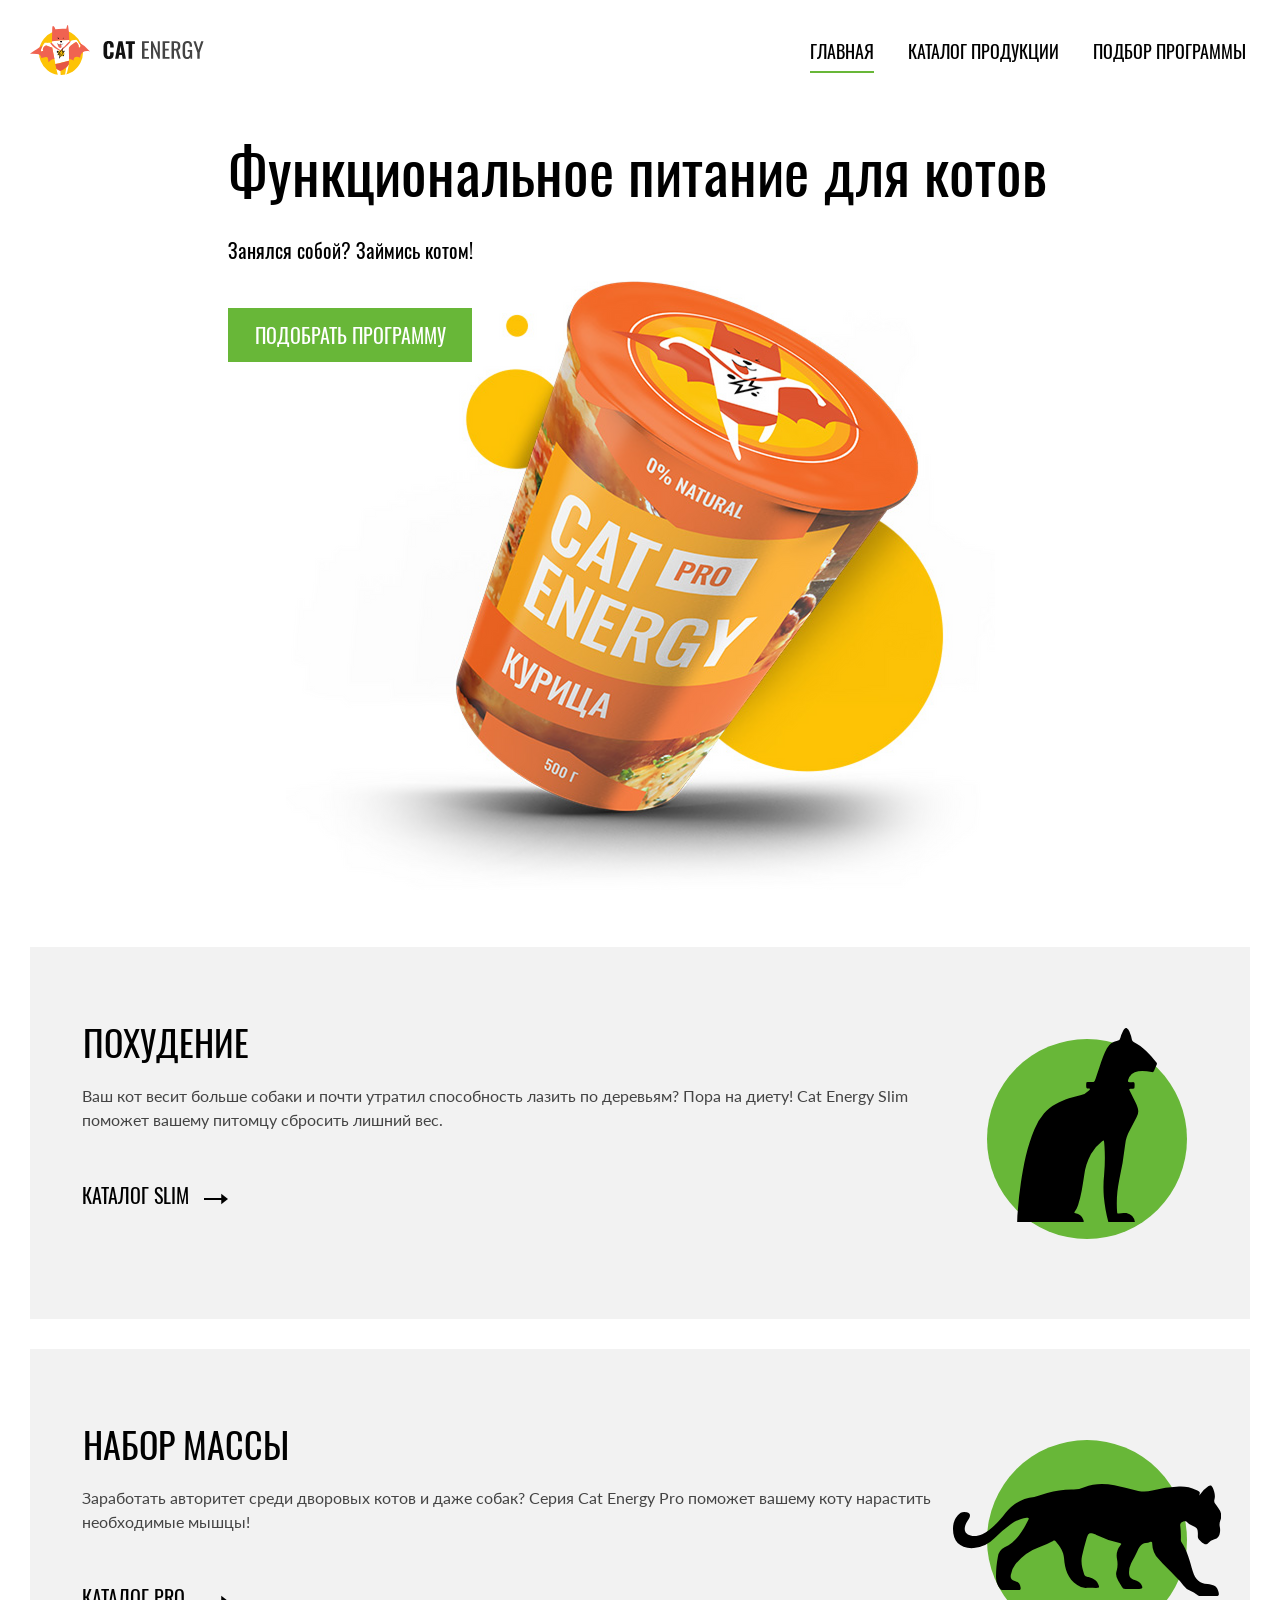
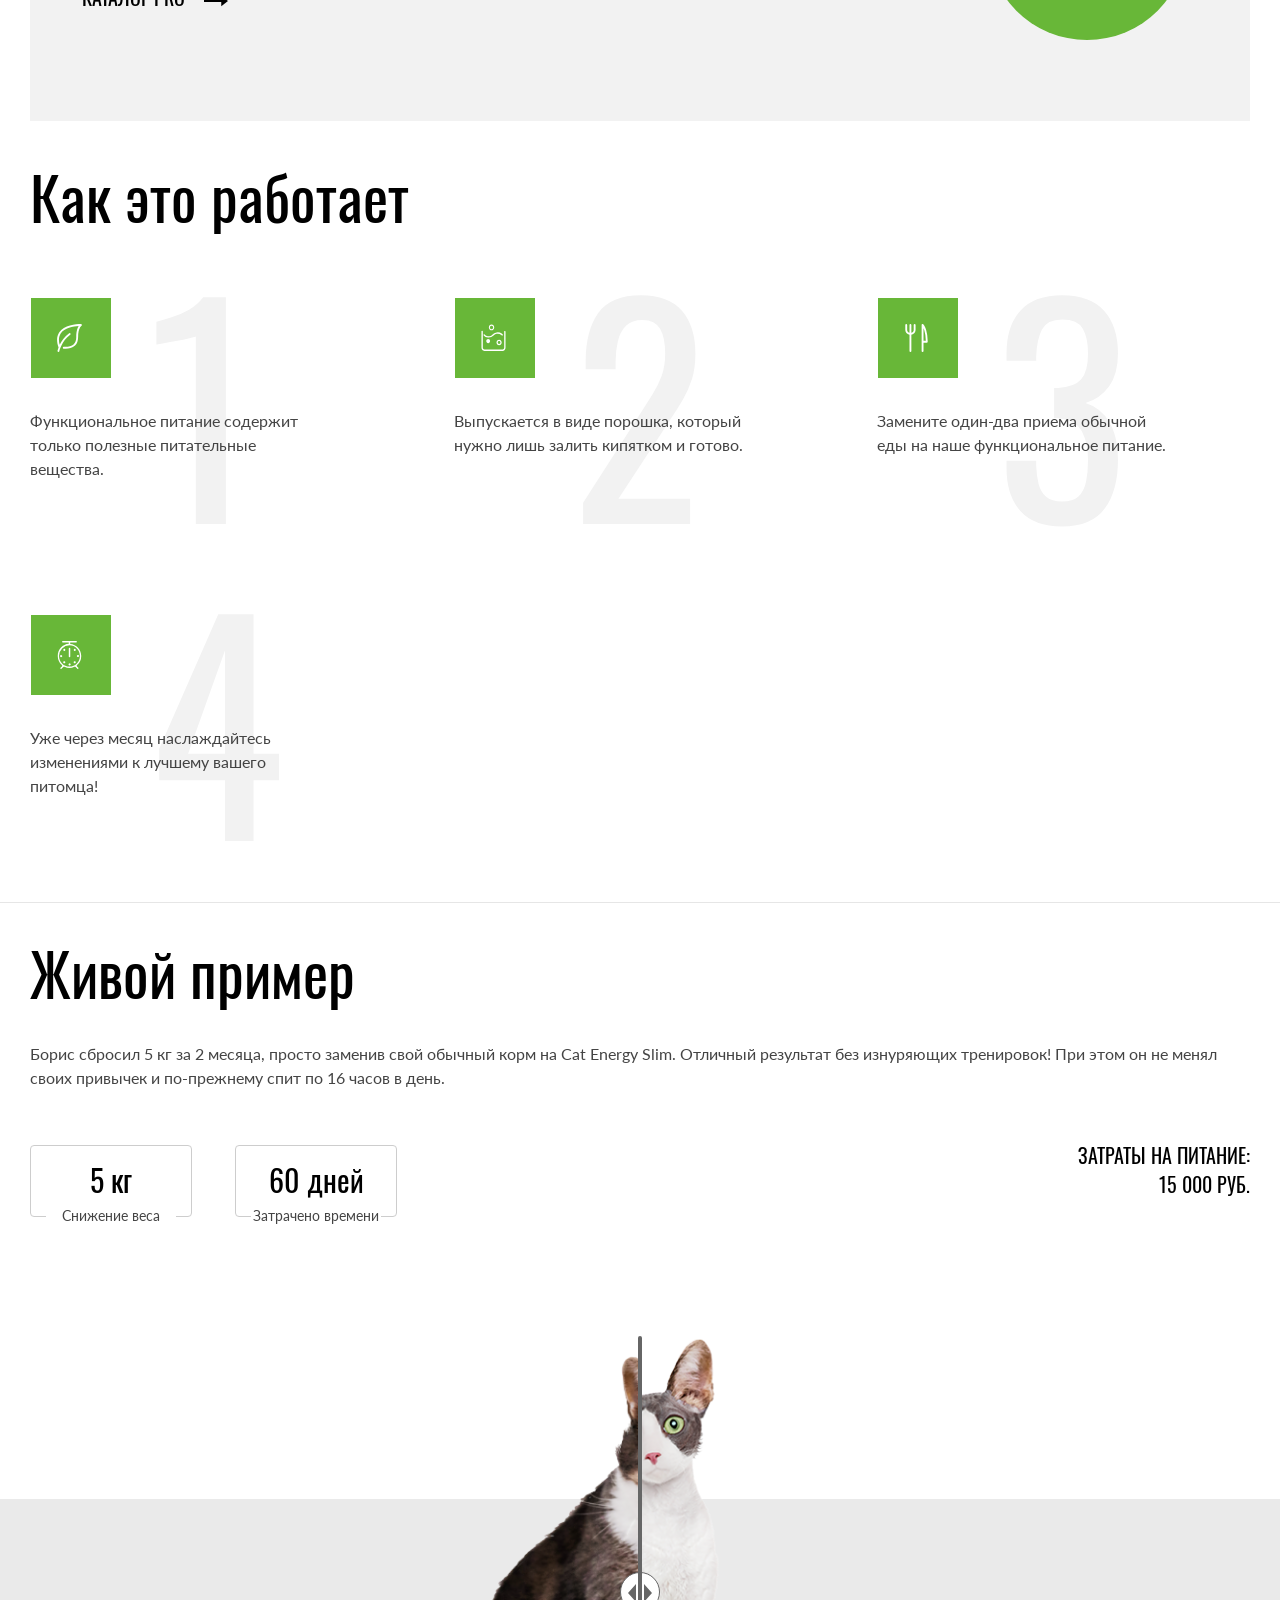
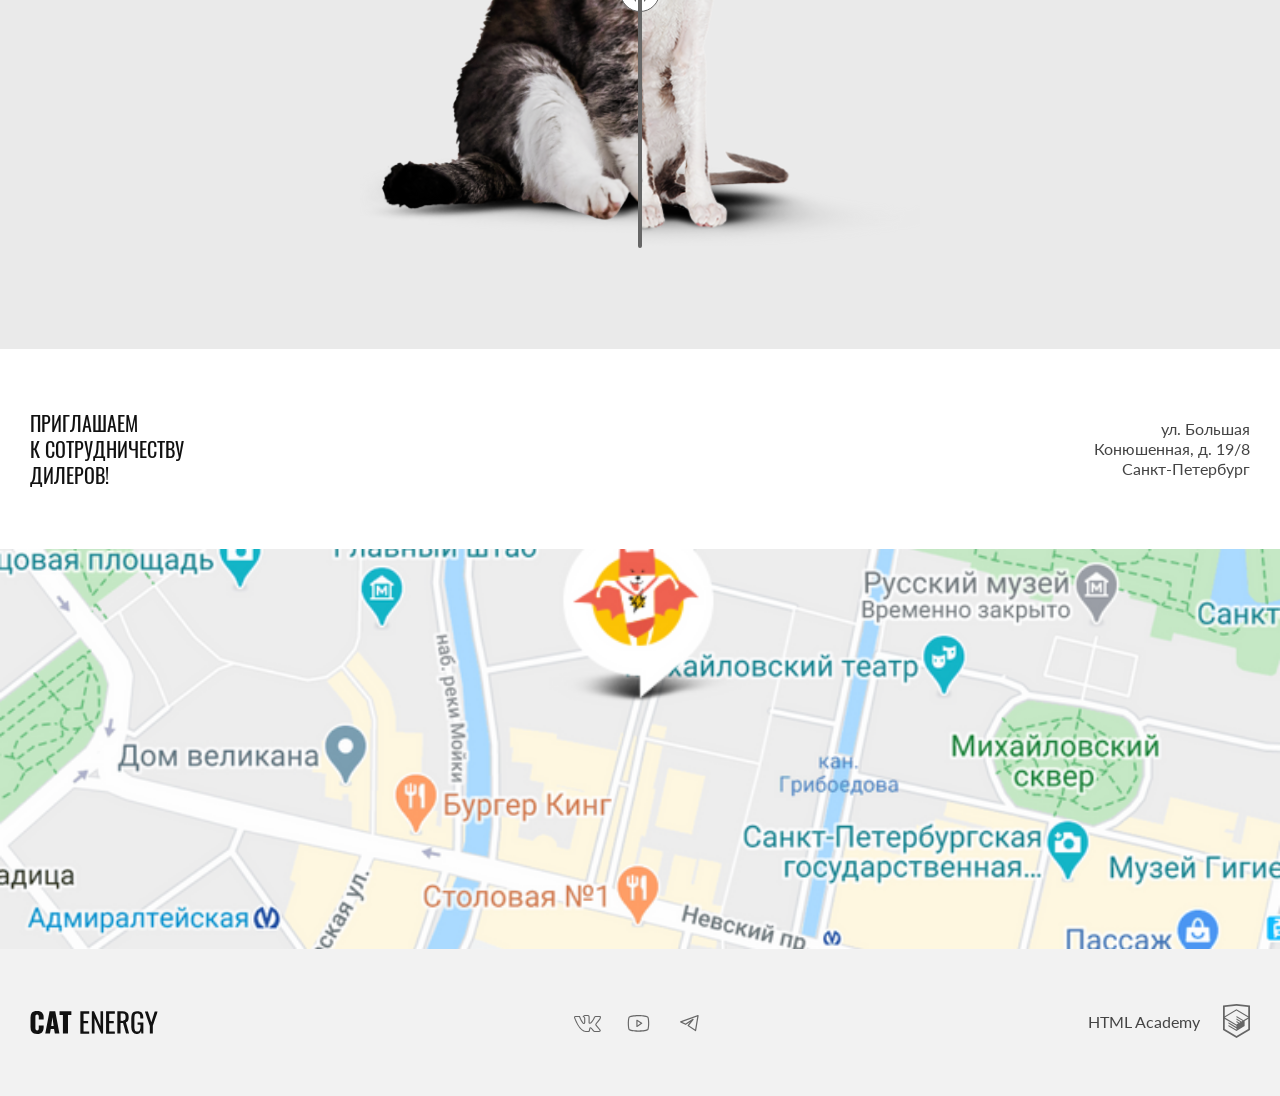
==== commit 5aff3824: "Deploying to gh-pages from @ DaniilDvoretskiy/2496561-cat-energy-31@2a7e16a9069c6db1029c53aa955a98e0" ====
--- a/index.html
+++ b/index.html
@@ -1 +1 @@
-<!DOCTYPE html><html class="page" lang="ru"><head><meta charset="UTF-8"><title>Cat Energy</title><meta name="viewport" content="width=device-width,initial-scale=1"><link rel="stylesheet" href="styles/styles.css"><script src="scripts/index.js" defer="defer"></script><link rel="icon" href="favicon.ico"><link rel="icon" type="image/png" sizes="16x16" href="favicons/favicon-16x16.png"><link rel="icon" type="image/png" sizes="32x32" href="favicons/favicon-32x32.png"><link rel="apple-touch-icon" sizes="180x180" href="favicons/apple-icon-180x180.png"><link rel="icon" sizes="192x192" href="favicons/android-icon-192x192.png"><link rel="manifest" href="manifest.webmanifest"></head><body class="page__body"><header class="main-header container"><a class="main-header__logo-link" href="index.html"><picture><source media="(min-width: 1440px)" width="70" height="59" type="image/svg+xml" srcset="images/logotype/logo-desktop.svg"><source media="(min-width: 768px)" width="60" height="50" type="image/svg+xml" srcset="images/logotype/logo-tablet.svg"><img class="main-header__logo" src="images/logotype/logo-mobile.svg" width="33" height="38" alt="Логотип сайта «Cat Energy»"></picture><picture><source media="(min-width: 1440px)" width="118" height="21" type="image/svg+xml" srcset="images/logotype/logo-text-desktop.svg"><source media="(min-width: 768px)" width="101" height="18" type="image/svg+xml" srcset="images/logotype/logo-text-tablet.svg"><img class="main-header__text-logo" src="images/logotype/logo-text-header-mobile.svg" width="101" height="18" alt="Текстовый логотип сайта «Cat Energy»"></picture></a><nav class="main-nav"><button class="main-nav__toggle main-nav__toggle--close" type="button"><span class="visually-hidden">Открыть меню</span></button><div class="main-nav__navigation navigation"><ul class="navigation__list"><li class="navigation__item navigation__item--current navigation__item--desktop"><a class="navigation__link navigation__link--desktop navigation__link--current" href="index.html">Главная</a></li><li class="navigation__item"><a class="navigation__link navigation__link--desktop" href="catalog.html">Каталог продукции</a></li><li class="navigation__item"><a class="navigation__link navigation__link--desktop" href="#">Подбор программы</a></li></ul></div></nav></header><main class="main-container"><section class="hero container"><div class="hero__container"><header class="hero__header"><h1 class="hero__title">Функциональное питание для котов</h1><p class="hero__slogan">Занялся собой? Займись котом!</p></header><picture><source media="(min-width: 1440px)" width="552" height="499" type="image/png" srcset="images/hero/hero-desktop@1x.png, images/hero/hero-desktop@2x.png 2x"><source media="(min-width: 768px)" width="709" height="609" type="image/png" srcset="images/hero/hero-tablet@1x.png, images/hero/hero-tablet@2x.png 2x"><img class="hero__image" src="images/hero/hero-mobile@1x.png" srcset="images/hero/hero-mobile@2x.png 2x" width="280" height="270" alt="Функциональное питание «Про» со вкусом курицы"></picture><a class="hero__link button" href="#">Подобрать программу</a></div></section><section class="programs container"><h2 class="visually-hidden">Программы питания</h2><div class="programs__container"><ul class="programs__list"><li class="programs__item programs__item--weight-loss"><h3 class="programs__title programs__title--weight-loss">Похудение</h3><p class="programs__description">Ваш кот весит больше собаки и почти утратил способность лазить по деревьям? Пора на диету! Cat Energy Slim поможет вашему питомцу сбросить лишний вес.</p><a class="programs__link" href="#">Каталог slim</a></li><li class="programs__item programs__item--weight-gain"><h3 class="programs__title programs__title--weight-gain">Набор массы</h3><p class="programs__description">Заработать авторитет среди дворовых котов и даже собак? Серия Cat Energy Pro поможет вашему коту нарастить необходимые мышцы!</p><a class="programs__link" href="#">Каталог pro</a></li></ul></div></section><section class="advantages container"><div class="advantages__container"><h2 class="advantages__title">Как это работает</h2><ul class="advantages__list"><li class="advantages__item advantages__item--nutrients"><p class="advantages__description">Функциональное питание содержит только полезные питательные вещества.</p></li><li class="advantages__item advantages__item--view"><p class="advantages__description">Выпускается в виде порошка, который нужно лишь залить кипятком и готово.</p></li><li class="advantages__item advantages__item--nutrition"><p class="advantages__description">Замените один-два приема обычной еды на наше функциональное питание.</p></li><li class="advantages__item advantages__item--time"><p class="advantages__description">Уже через месяц наслаждайтесь изменениями к лучшему вашего питомца!</p></li></ul></div></section><section class="living-example container"><div class="living-example__container"><div class="living-example__wrapper"><header class="living-example__header"><h2 class="living-example__title">Живой пример</h2><p class="living-example__description">Борис сбросил 5 кг за 2 месяца, просто заменив свой обычный корм на Cat Energy Slim. Отличный результат без изнуряющих тренировок! При этом он не менял своих привычек и по-прежнему спит по 16 часов в день.</p></header><dl class="living-example__stats stats"><div class="stats__item"><dt class="stats__number">5 кг</dt><dd class="stats__description">Снижение веса</dd></div><div class="stats__item"><dt class="stats__number">60 дней</dt><dd class="stats__description">Затрачено времени</dd></div><div class="stats__item stats__item--expenses"><dt class="stats__number stats__number--expenses">15 000 руб.</dt><dd class="stats__description stats__description--expenses">Затраты на питание:</dd></div></dl></div><div class="living-example__result"><picture><source media="(min-width: 768px)" width="560" height="512" type="image/png" srcset="images/sliders/cat-before-tablet-desktop@1x.png, images/sliders/cat-before-tablet-desktop@2x.png 2x"><img class="living-example__result-image-before" src="images/sliders/cat-before-mobile@1x.png" srcset="images/sliders/cat-before-mobile@2x.png 2x" width="280" height="256" alt="Изображение толстого кота"></picture><button class="living-example__result-slider" type="button"><span class="visually-hidden">Слайдер результата до и после</span></button><picture><source media="(min-width: 768px)" width="560" height="512" type="image/png" srcset="images/sliders/cat-after-tablet-desktop@1x.png, images/sliders/cat-after-tablet-desktop@2x.png 2x"><img class="living-example__result-image-after" src="images/sliders/cat-after-mobile@1x.png" srcset="images/sliders/cat-after-mobile@2x.png 2x" width="280" height="256" alt="Изображение худого кота"></picture></div></div></section><section class="contacts"><div class="contacts__container container"><h2 class="contacts__title">Приглашаем<br>к сотрудничеству<br>дилеров!</h2><p class="contacts__description">ул. Большая<br>Конюшенная, д. 19/8<br>Санкт-Петербург</p></div><div class="contacts__map"><iframe src="https://www.google.com/maps/embed?pb=!1m18!1m12!1m3!1d420.15848538882386!2d30.32331828829156!3d59.9384169274726!2m3!1f0!2f0!3f0!3m2!1i1024!2i768!4f13.1!3m3!1m2!1s0x469631f6df7d3481%3A0xc0016be317f9a6fd!2sCat%20Energy!5e0!3m2!1sru!2sru!4v1716213298232!5m2!1sru!2sru" width="320" height="400" allowfullscreen loading="lazy"></iframe></div></section></main><footer class="main-footer container"><div class="main-footer__container"><section class="footer-logo"><h2 class="visually-hidden">Текстовый логотип сайта</h2><a class="footer-logo__logo" href="#"><img class="footer-logo__text-logo" src="images/logotype/logo-text-footer.svg" width="128" height="24" alt="Текстовый логотип сайта «Cat Energy»"></a></section><section class="footer-social"><h2 class="visually-hidden">Социальные сети</h2><ul class="footer-social__list"><li class="footer-social__item"><a class="footer-social__link footer-social__link--vkontakte" href="#" target="_blank" rel="noreferrer noopener"><span class="visually-hidden">Вконтакте</span></a></li><li class="footer-social__item"><a class="footer-social__link footer-social__link--youtube" href="#" target="_blank" rel="noreferrer noopener"><span class="visually-hidden">Ютуб</span></a></li><li class="footer-social__item"><a class="footer-social__link footer-social__link--telegram" href="#" target="_blank" rel="noreferrer noopener"><span class="visually-hidden">Телеграмм</span></a></li></ul></section><section class="footer-copyright"><h2 class="visually-hidden">Сайт автора</h2><a class="footer-copyright__link" href="#"><p class="footer-copyright__text">HTML Academy</p></a></section></div></footer></body></html>+<!DOCTYPE html><html class="page" lang="ru"><head><meta charset="UTF-8"><title>Cat Energy</title><meta name="viewport" content="width=device-width,initial-scale=1"><link rel="stylesheet" href="styles/styles.css"><script src="scripts/index.js" defer="defer"></script><link rel="icon" href="favicon.ico"><link rel="icon" type="image/png" sizes="16x16" href="favicons/favicon-16x16.png"><link rel="icon" type="image/png" sizes="32x32" href="favicons/favicon-32x32.png"><link rel="apple-touch-icon" sizes="180x180" href="favicons/apple-icon-180x180.png"><link rel="icon" sizes="192x192" href="favicons/android-icon-192x192.png"><link rel="manifest" href="manifest.webmanifest"></head><body class="page__body page__body--index"><header class="main-header container"><a class="main-header__logo-link" href="index.html"><picture><source media="(min-width: 1440px)" width="70" height="59" type="image/svg+xml" srcset="images/logotype/logo-desktop.svg"><source media="(min-width: 768px)" width="60" height="50" type="image/svg+xml" srcset="images/logotype/logo-tablet.svg"><img class="main-header__logo" src="images/logotype/logo-mobile.svg" width="33" height="38" alt="Логотип сайта «Cat Energy»"></picture><picture><source media="(min-width: 1440px)" width="118" height="21" type="image/svg+xml" srcset="images/logotype/logo-text-desktop.svg"><source media="(min-width: 768px)" width="101" height="18" type="image/svg+xml" srcset="images/logotype/logo-text-tablet.svg"><img class="main-header__text-logo" src="images/logotype/logo-text-header-mobile.svg" width="101" height="18" alt="Текстовый логотип сайта «Cat Energy»"></picture></a><nav class="main-nav"><button class="main-nav__toggle main-nav__toggle--close" type="button"><span class="visually-hidden">Открыть меню</span></button><div class="main-nav__navigation navigation"><ul class="navigation__list"><li class="navigation__item"><a class="navigation__link navigation__link--index-desktop navigation__link--current navigation__link--index-current" href="index.html">Главная</a></li><li class="navigation__item"><a class="navigation__link navigation__link--index-desktop" href="catalog.html">Каталог продукции</a></li><li class="navigation__item"><a class="navigation__link navigation__link--index-desktop" href="#">Подбор программы</a></li></ul></div></nav></header><main class="main-container"><section class="hero container"><div class="hero__container"><header class="hero__header"><h1 class="hero__title">Функциональное питание для котов</h1><p class="hero__slogan">Занялся собой? Займись котом!</p></header><picture><source media="(min-width: 1440px)" width="552" height="499" type="image/png" srcset="images/hero/hero-desktop@1x.png, images/hero/hero-desktop@2x.png 2x"><source media="(min-width: 768px)" width="709" height="609" type="image/png" srcset="images/hero/hero-tablet@1x.png, images/hero/hero-tablet@2x.png 2x"><img class="hero__image" src="images/hero/hero-mobile@1x.png" srcset="images/hero/hero-mobile@2x.png 2x" width="280" height="270" alt="Функциональное питание «Про» со вкусом курицы"></picture><a class="hero__link button" href="#">Подобрать программу</a></div></section><section class="programs container"><h2 class="visually-hidden">Программы питания</h2><div class="programs__container"><ul class="programs__list"><li class="programs__item programs__item--weight-loss"><h3 class="programs__title programs__title--weight-loss">Похудение</h3><p class="programs__description">Ваш кот весит больше собаки и почти утратил способность лазить по деревьям? Пора на диету! Cat Energy Slim поможет вашему питомцу сбросить лишний вес.</p><a class="programs__link" href="#">Каталог slim</a></li><li class="programs__item programs__item--weight-gain"><h3 class="programs__title programs__title--weight-gain">Набор массы</h3><p class="programs__description">Заработать авторитет среди дворовых котов и даже собак? Серия Cat Energy Pro поможет вашему коту нарастить необходимые мышцы!</p><a class="programs__link" href="#">Каталог pro</a></li></ul></div></section><section class="advantages container"><div class="advantages__container"><h2 class="advantages__title">Как это работает</h2><ul class="advantages__list"><li class="advantages__item advantages__item--nutrients"><p class="advantages__description">Функциональное питание содержит только полезные питательные вещества.</p></li><li class="advantages__item advantages__item--view"><p class="advantages__description">Выпускается в виде порошка, который нужно лишь залить кипятком и готово.</p></li><li class="advantages__item advantages__item--nutrition"><p class="advantages__description">Замените один-два приема обычной еды на наше функциональное питание.</p></li><li class="advantages__item advantages__item--time"><p class="advantages__description">Уже через месяц наслаждайтесь изменениями к лучшему вашего питомца!</p></li></ul></div></section><section class="living-example container"><div class="living-example__container"><div class="living-example__wrapper"><header class="living-example__header"><h2 class="living-example__title">Живой пример</h2><p class="living-example__description">Борис сбросил 5 кг за 2 месяца, просто заменив свой обычный корм на Cat Energy Slim. Отличный результат без изнуряющих тренировок! При этом он не менял своих привычек и по-прежнему спит по 16 часов в день.</p></header><dl class="living-example__stats stats"><div class="stats__item"><dt class="stats__number">5 кг</dt><dd class="stats__description">Снижение веса</dd></div><div class="stats__item"><dt class="stats__number">60 дней</dt><dd class="stats__description">Затрачено времени</dd></div><div class="stats__item stats__item--expenses"><dt class="stats__number stats__number--expenses">15 000 руб.</dt><dd class="stats__description stats__description--expenses">Затраты на питание:</dd></div></dl></div><div class="living-example__result"><picture><source media="(min-width: 768px)" width="560" height="512" type="image/png" srcset="images/sliders/cat-before-tablet-desktop@1x.png, images/sliders/cat-before-tablet-desktop@2x.png 2x"><img class="living-example__result-image-before" src="images/sliders/cat-before-mobile@1x.png" srcset="images/sliders/cat-before-mobile@2x.png 2x" width="280" height="256" alt="Изображение толстого кота"></picture><button class="living-example__result-slider" type="button"><span class="visually-hidden">Слайдер результата до и после</span></button><picture><source media="(min-width: 768px)" width="560" height="512" type="image/png" srcset="images/sliders/cat-after-tablet-desktop@1x.png, images/sliders/cat-after-tablet-desktop@2x.png 2x"><img class="living-example__result-image-after" src="images/sliders/cat-after-mobile@1x.png" srcset="images/sliders/cat-after-mobile@2x.png 2x" width="280" height="256" alt="Изображение худого кота"></picture></div></div></section><section class="contacts"><div class="contacts__container container"><h2 class="contacts__title">Приглашаем<br>к сотрудничеству<br>дилеров!</h2><p class="contacts__description">ул. Большая<br>Конюшенная, д. 19/8<br>Санкт-Петербург</p></div><div class="contacts__map"><span class="visually-hidden">Карта с расположением магазина «Cat Energy»</span><iframe src="https://www.google.com/maps/embed?pb=!1m18!1m12!1m3!1d420.15848538882386!2d30.32331828829156!3d59.9384169274726!2m3!1f0!2f0!3f0!3m2!1i1024!2i768!4f13.1!3m3!1m2!1s0x469631f6df7d3481%3A0xc0016be317f9a6fd!2sCat%20Energy!5e0!3m2!1sru!2sru!4v1716213298232!5m2!1sru!2sru" width="320" height="400" allowfullscreen loading="lazy"></iframe></div></section></main><footer class="main-footer"><div class="main-footer__container container"><section class="footer-logo"><h2 class="visually-hidden">Текстовый логотип сайта</h2><a class="footer-logo__logo" href="#"><img class="footer-logo__text-logo" src="images/logotype/logo-text-footer.svg" width="128" height="24" alt="Текстовый логотип сайта «Cat Energy»"></a></section><section class="footer-social"><h2 class="visually-hidden">Социальные сети</h2><ul class="footer-social__list"><li class="footer-social__item"><a class="footer-social__link footer-social__link--vkontakte" href="#" target="_blank" rel="noreferrer noopener"><span class="visually-hidden">Вконтакте</span></a></li><li class="footer-social__item"><a class="footer-social__link footer-social__link--youtube" href="#" target="_blank" rel="noreferrer noopener"><span class="visually-hidden">Ютуб</span></a></li><li class="footer-social__item"><a class="footer-social__link footer-social__link--telegram" href="#" target="_blank" rel="noreferrer noopener"><span class="visually-hidden">Телеграмм</span></a></li></ul></section><section class="footer-copyright"><h2 class="visually-hidden">Сайт автора</h2><a class="footer-copyright__link" href="#"><p class="footer-copyright__text">HTML Academy</p></a></section></div></footer></body></html>
--- a/styles/styles.css
+++ b/styles/styles.css
@@ -1 +1 @@
-@font-face{font-family:Oswald;font-weight:400;font-style:normal;src:url(../fonts/oswald/oswaldregular.woff2)format("woff2");font-display:swap}@font-face{font-family:Lato;font-weight:400;font-style:normal;src:url(../fonts/lato/Lato-Regular.woff2)format("woff2");font-display:swap}*,:before,:after{box-sizing:border-box}img{object-fit:contain;max-width:100%;height:auto}.visually-hidden{clip:rect(0 0 0 0);border:0;width:1px;height:1px;margin:-1px;padding:0;position:absolute;overflow:hidden}html{height:100%}body{color:#444;background-color:#fff;height:100%;margin:0;font-family:Oswald,sans-serif;font-size:14px;font-weight:400;line-height:18px}.button{text-transform:uppercase;color:#fff;text-align:center;cursor:pointer;background-color:#68b738;border:none;font-family:Oswald,sans-serif;font-size:16px;line-height:20px;text-decoration:none}.button:hover{background-color:#5eaa2f}.button:active{color:#ffffff4d;background-color:#5eaa2f}.page__body{flex-direction:column;min-height:100%;display:flex}.container{padding:0 20px}@media (width>=768px){.container{padding:0 30px}}@media (width>=1440px){.container{padding:0 110px}}.main-container{flex-grow:1}.main-header{text-align:center;grid-template-columns:320px;width:320px;min-height:264px;margin:auto;padding:0;display:grid}.main-header__logo-link{flex-flow:wrap;justify-content:flex-start;align-items:center;gap:56px;width:100%;height:66px;margin-left:20px;text-decoration:none;display:flex}.main-header__logo-link:hover{opacity:.8}.main-header__logo-link:active{opacity:.6}@media (width>=768px){.main-header{text-align:center;flex-flow:wrap;min-width:704px;min-height:50px;margin:25px auto auto;display:flex}.main-header__logo-link{flex-flow:wrap;gap:13px;width:204px;height:50px;margin:0;display:flex}}@media (width>=1440px){.main-header{text-align:center;flex-flow:wrap;min-width:1220px;min-height:59px;margin:55px auto auto;display:flex}.main-header__logo-link{flex-flow:wrap;gap:14px;width:204px;height:59px;margin:0;display:flex}}.main-nav__toggle{background-color:#fff;background-image:url(../icons/stack.svg#open-navigation);background-repeat:no-repeat;border:none;width:24px;height:24px;display:none;position:relative;top:-44px;right:-280px}.main-nav__toggle--close{background-color:#fff;background-image:url(../icons/stack.svg#close-navigation);background-repeat:no-repeat;border:none;width:18px;height:18px;display:block;position:relative;top:-44px;right:-280px}@media (width>=768px){.main-nav__toggle,.main-nav__toggle--close{display:none}.main-nav__navigation{margin-left:50px;padding-top:14px}}@media (width>=1440px){.main-nav__navigation{margin-left:540px;padding-top:14px}}.navigation__list{margin:0;padding:0;list-style:none}.navigation__item{min-height:66px;position:relative}.navigation__item:before{content:"";border-top:1px solid #e6e6e6;min-width:320px;position:absolute;top:-22px;left:0}.navigation__link{text-transform:uppercase;color:#000;font-size:20px;line-height:20px;text-decoration:none}@media (width>=768px){.navigation__list{flex-flow:wrap;gap:33px;width:436px;margin:0;padding:0;list-style:none;display:flex}.navigation__item{min-height:36px;padding:0;position:relative}.navigation__item:before{content:"";border:none;position:absolute}.navigation__item--current{position:relative}.navigation__item--current:after{content:"";border-bottom:2px solid #68b738;width:100%;position:absolute;bottom:0;left:0}.navigation__link{font-size:18px;line-height:24px}}@media (width>=1440px){.navigation__list{flex-flow:wrap;gap:31px;width:475px;margin:0;padding:0;list-style:none;display:flex}.navigation__item{min-height:36px;padding:0;position:relative}.navigation__item:before{content:"";border:none;position:absolute}.navigation__item--desktop{position:relative}.navigation__item--desktop:after{content:"";border-bottom:2px solid #fff;width:100%;position:absolute;bottom:0;left:0}.navigation__link--desktop{color:#fff;font-size:20px;line-height:30px}}.hero{text-align:center;background-image:url(../images/backgrounds/background-hero-mobile@1x.png);background-position:top;background-repeat:no-repeat;background-size:contain;flex-direction:column;align-items:center;width:320px;padding:0;display:flex}.hero__container{background-image:linear-gradient(#68b738d9 63%,#0000 50%);padding-top:27px}.hero__header{padding:0 10px 29px}.hero__title{text-align:center;color:#fff;margin:0 0 25px;font-size:36px;font-weight:400;line-height:36px}.hero__slogan{text-align:center;color:#fff;margin:0;font-size:14px;line-height:14px}.hero__link{width:280px;height:40px;margin:auto;padding:10px 39px;display:block}@media (width>=768px){.hero{width:709px;margin:auto}.hero__container{background-color:#fff;background-image:none;padding:0}.hero__header{padding:65px 100px 21px 90px}.hero__title{text-align:left;color:#000;margin:0 0 40px;font-size:60px;font-weight:400;line-height:60px}.hero__slogan{text-align:left;color:#000;margin:0;font-size:20px;line-height:20px}.hero__link{width:244px;height:54px;margin:0;padding:14px 26px;font-size:20px;line-height:26px;display:block;position:relative;bottom:585px;left:90px}}@media (width>=1440px){.hero{z-index:-1;background-image:url(../images/backgrounds/background-hero-desktop@1x.png);background-position:100%;background-repeat:no-repeat;background-size:contain;width:1440px;height:694px;padding-left:190px;position:relative;top:-113px;right:0}.hero__container{background:linear-gradient(270deg,#68b738d9 55%,#fff 50%);width:1250px;height:694px;padding:0}.hero__image{position:relative;top:-260px;left:0}.hero__header{width:450px;padding:224px 0 0}.hero__title{text-align:left;color:#000;margin:0 0 40px;font-size:60px;font-weight:400;line-height:60px}.hero__slogan{text-align:left;color:#000;margin:0;font-size:20px;line-height:20px}.hero__link{width:244px;height:54px;margin:0;padding:14px 26px;font-size:20px;line-height:26px;display:block;position:relative;bottom:448px;left:0}}.programs__container{padding-top:20px;padding-bottom:20px}.programs__list{margin:0;padding:0;list-style:none}.programs__item{background-color:#f2f2f2;min-height:266px;margin-bottom:20px;position:relative}.programs__item--weight-loss:before{content:"";background-color:#68b738;border-radius:50%;width:50px;height:50px;position:absolute;top:24px;left:20px}.programs__item--weight-loss:after{content:"";background-image:url(../icons/stack.svg#cat-slim);width:36px;height:50px;position:absolute;top:21px;left:27px}.programs__item--weight-gain:before{content:"";background-color:#68b738;border-radius:50%;width:50px;height:50px;position:absolute;top:24px;left:20px}.programs__item--weight-gain:after{content:"";background-image:url(../icons/stack.svg#cat-pro);width:67px;height:28px;position:absolute;top:35px;left:12px}.programs__title{text-align:center;color:#000;text-transform:uppercase;margin:0;padding-top:30px;font-size:24px;font-weight:400;line-height:37px}.programs__description{border-bottom:1px solid #d9d9d9;margin:0 20px;padding:29px 0 23px;font-family:Lato,sans-serif}.programs__title--weight-loss{padding-left:20px}.programs__title--weight-gain{padding-left:31px}.programs__link{text-transform:uppercase;text-align:center;color:#000;font-size:16px;line-height:16px;text-decoration:none;position:relative;bottom:-19px;left:20px}.programs__link:after{content:"";background-image:url(../icons/stack.svg#icon-arrow);background-repeat:no-repeat;width:24px;height:12px;position:absolute;bottom:5px;left:122px}.programs__link:hover:after{background-image:url(../icons/stack.svg#icon-arrow-long)}.programs__link:active{opacity:.3}@media (width>=768px){.programs__container{padding-top:0;padding-bottom:0}.programs__list{margin:0;padding:0;list-style:none}.programs__item{min-height:372px;margin-bottom:30px;position:relative}.programs__item--weight-loss:before{content:"";background-color:#68b738;border-radius:50%;width:200px;height:200px;position:absolute;top:92px;left:445px}.programs__item--weight-loss:after{content:"";background-image:url(../icons/stack.svg#cat-slim);width:140px;height:194px;position:absolute;top:81px;left:475px}.programs__item--weight-gain:before{content:"";background-color:#68b738;border-radius:50%;width:200px;height:200px;position:absolute;top:91px;left:445px}.programs__item--weight-gain:after{content:"";background-image:url(../icons/stack.svg#cat-pro);width:268px;height:112px;position:absolute;top:135px;left:411px}.programs__title{text-align:left;margin:0;padding:77px 228px 24px 53px;font-size:36px;font-weight:400;line-height:36px}.programs__description{text-align:left;border:none;margin:0;padding:0 53px 48px 52px;font-family:Lato,sans-serif;font-size:16px;line-height:24px}.programs__description:after{display:none}.programs__link{font-size:20px;line-height:30px;position:relative;bottom:0;left:52px}.programs__link:after{content:"";background-image:url(../icons/stack.svg#icon-arrow);background-repeat:no-repeat;width:24px;height:12px;position:absolute;bottom:5px;left:122px}}@media (width>=1440px){.programs__container{padding-top:0;padding-bottom:0}.programs__list{grid-template-columns:1fr 1fr;column-gap:80px;display:grid}.programs__item{min-height:374px;margin-bottom:30px;position:relative}.programs__description{text-align:left;border:none;margin:0;padding:0 0 23px 52px;font-family:Lato,sans-serif;font-size:16px;line-height:24px}.programs__description:after{display:none}.programs__container{width:1220px;margin:auto;padding-top:0;padding-bottom:0}.programs__list{flex-flow:wrap;column-gap:80px;margin:0;padding:0;list-style:none;display:flex}.programs__item{width:570px;min-height:374px;margin-bottom:30px;position:relative}.programs__item--weight-loss:before{content:"";background-color:#68b738;border-radius:50%;width:100px;height:100px;position:absolute;top:47px;left:52px}.programs__item--weight-loss:after{content:"";background-image:url(../icons/stack.svg#cat-slim);width:70px;height:97px;position:absolute;top:41px;left:67px}.programs__item--weight-gain:before{content:"";background-color:#68b738;border-radius:50%;width:100px;height:100px;position:absolute;top:47px;left:52px}.programs__item--weight-gain:after{content:"";background-image:url(../icons/stack.svg#cat-pro);width:134px;height:56px;position:absolute;top:67px;left:33px}.programs__title{text-align:left;margin:0 0 73px;padding:77px 0 0 214px;font-size:36px;font-weight:400;line-height:36px}.programs__description{text-align:left;border:none;width:510px;margin:0;padding:0 0 23px 52px;font-family:Lato,sans-serif;font-size:16px;line-height:24px}.programs__description:after{content:"";border-bottom:1px solid #d9d9d9;width:240px;display:none;position:absolute;bottom:15px;left:20px}.programs__link{font-size:20px;line-height:30px;position:relative;bottom:0;left:52px}.programs__link:after{content:"";background-image:url(../icons/stack.svg#icon-arrow);background-repeat:no-repeat;width:24px;height:12px;position:absolute;bottom:5px;left:122px}}.advantages{width:320px;margin:auto}.advantages__container{padding-bottom:49px}.advantages__title{text-align:left;color:#000;margin:0 0 40px;font-size:36px;font-weight:400;line-height:40px}.advantages__list{margin:0;padding:0;list-style:none}.advantages__description{margin:0 0 20px 80px;font-family:Lato,sans-serif}.advantages__item{min-height:60px;margin-bottom:20px;position:relative}.advantages__item:before{content:"";background-color:#68b738;width:60px;height:60px;position:absolute;top:0;left:0}.advantages__item--nutrients:after{content:"";background-image:url(../icons/stack.svg#icon-leaf);background-repeat:no-repeat;width:25px;height:28px;display:block;position:absolute;top:16px;left:18px}.advantages__item--view:after{content:"";background-image:url(../icons/stack.svg#icon-glass-of-water);background-repeat:no-repeat;width:25px;height:28px;display:block;position:absolute;top:16px;left:18px}.advantages__item--nutrition:after{content:"";background-image:url(../icons/stack.svg#icon-eat);background-repeat:no-repeat;width:25px;height:28px;display:block;position:absolute;top:16px;left:18px}.advantages__item--time:after{content:"";background-image:url(../icons/stack.svg#icon-alarm);background-repeat:no-repeat;width:25px;height:28px;display:block;position:absolute;top:16px;left:18px}@media (width>=768px){.advantages{width:768px;margin:auto}.advantages__container{padding-top:15px;padding-bottom:47px}.advantages__title{text-align:left;margin:0 0 32px;font-size:60px;line-height:60px}.advantages__list{grid-gap:37px 149px;counter-reset:section;grid-template-rows:280px;grid-template-columns:repeat(auto-fill,240px);margin:0;padding:0;display:grid}.advantages__description{text-align:left;margin:0;padding:151px 26px 57px 0;font-family:Lato,sans-serif;font-size:16px;line-height:24px}.advantages__description:after{counter-increment:section;content:counters(section,".")" ";color:#f2f2f2;z-index:-1;font-family:Oswald,sans-serif;font-size:280px;line-height:280px;position:absolute;top:0;right:15px}.advantages__item{margin:0;position:relative}.advantages__item::marker{color:#f2f2f2;font-size:30px;line-height:280px}.advantages__item:before{content:"";background-color:#68b738;width:80px;height:80px;position:absolute;top:40px;left:1px}.advantages__item--nutrients:after{content:"";background-image:url(../icons/stack.svg#icon-leaf);background-repeat:no-repeat;width:25px;height:28px;display:block;position:absolute;top:66px;left:27px}.advantages__item--view:after{content:"";background-image:url(../icons/stack.svg#icon-glass-of-water);background-repeat:no-repeat;width:25px;height:28px;display:block;position:absolute;top:66px;left:27px}.advantages__item--nutrition:after{content:"";background-image:url(../icons/stack.svg#icon-eat);background-repeat:no-repeat;width:25px;height:28px;display:block;position:absolute;top:66px;left:27px}.advantages__item--time:after{content:"";background-image:url(../icons/stack.svg#icon-alarm);background-repeat:no-repeat;width:25px;height:28px;display:block;position:absolute;top:66px;left:27px}}@media (width>=1440px){.advantages__container{padding-top:71px;padding-bottom:69px}.advantages__title{text-align:left;margin:0 0 32px;font-size:60px;line-height:60px}.advantages__list{grid-gap:0;counter-reset:section;grid-template-rows:280px;grid-template-columns:repeat(4,1fr);column-gap:80px;margin:0;padding:0;display:grid}.advantages__description{text-align:left;margin:0;padding:151px 0 57px;font-family:Lato,sans-serif;font-size:16px;line-height:24px}.advantages__description:after{counter-increment:section;content:counters(section,".")" ";color:#f2f2f2;z-index:-1;font-family:Oswald,sans-serif;font-size:280px;line-height:280px;position:absolute;top:0;right:15px}.advantages__item{margin:0;position:relative}.advantages__item::marker{color:#f2f2f2;font-size:30px;line-height:280px}.advantages__item:before{content:"";background-color:#68b738;width:80px;height:80px;position:absolute;top:40px;left:1px}.advantages__item--nutrients:after{content:"";background-image:url(../icons/stack.svg#icon-leaf);background-repeat:no-repeat;width:25px;height:28px;display:block;position:absolute;top:66px;left:27px}.advantages__item--view:after{content:"";background-image:url(../icons/stack.svg#icon-glass-of-water);background-repeat:no-repeat;width:25px;height:28px;display:block;position:absolute;top:66px;left:27px}.advantages__item--nutrition:after{content:"";background-image:url(../icons/stack.svg#icon-eat);background-repeat:no-repeat;width:25px;height:28px;display:block;position:absolute;top:66px;left:27px}.advantages__item--time:after{content:"";background-image:url(../icons/stack.svg#icon-alarm);background-repeat:no-repeat;width:25px;height:28px;display:block;position:absolute;top:66px;left:27px}}.living-example{background-color:#eaeaea;padding-top:25px;padding-bottom:40px}.living-example__header{padding-bottom:20px}.living-example__title{text-align:left;color:#000;margin:0;padding-bottom:40px;font-size:36px;font-weight:400;line-height:40px}.living-example__description{text-align:left;margin:0;font-family:Lato,sans-serif;font-size:14px;line-height:18px}.living-example__stats{flex-flow:wrap;column-gap:32px;margin:0 0 20px;display:flex}.living-example__result{grid-template-columns:1fr;justify-items:center;display:grid;position:relative}.living-example__result picture{display:contents}.living-example__result-image-before{-webkit-clip-path:inset(0 50% 0 0);clip-path:inset(0 50% 0 0);grid-area:1/1/-1/-1}.living-example__result-image-after{-webkit-clip-path:inset(0 0 0 50%);clip-path:inset(0 0 0 50%);grid-area:1/1/-1/-1}.living-example__result-slider{z-index:2;cursor:col-resize;background-color:#fff;border:1px solid #666;border-radius:50%;width:40px;height:40px;position:absolute;top:50%;left:50%;transform:translate(-50%,-50%)}.living-example__result-slider:before{content:"";background-color:#666;border-radius:2px;width:4px;height:256px;position:absolute;top:-110px;left:17px}.living-example__result-slider:after{content:"";background-color:#666;width:24px;height:18px;position:absolute;top:11px;left:7px;-webkit-mask-image:url(../icons/stack.svg#slider-triangle);mask-image:url(../icons/stack.svg#slider-triangle)}.living-example__result-slider:hover,.living-example__result-slider:focus{border-color:#68b738}.living-example__result-slider:hover:before,.living-example__result-slider:focus:before,.living-example__result-slider:hover:after,.living-example__result-slider:focus:after{background-color:#68b738}.living-example__result-slider:active{opacity:.6;border-color:#5eaa2f}.living-example__result-slider:active:before,.living-example__result-slider:active:after{opacity:.6;background-color:#5eaa2f}@media (width>=768px){.living-example{background-color:#fff;background-image:linear-gradient(#0000 57%,#eaeaea 57%);padding-top:40px;padding-bottom:0;position:relative}.living-example:before{content:"";border-top:1px solid #e6e6e6;width:100vw;position:absolute;top:0;left:0}.living-example__container{padding-bottom:101px}.living-example__header{padding-bottom:55px}.living-example__title{margin:0;padding-bottom:40px;font-size:60px;line-height:60px}.living-example__description{margin:0;font-family:Lato,sans-serif;font-size:16px;line-height:24px}.living-example__stats{flex-flow:wrap;gap:0;margin:0 0 99px;display:flex}.living-example__stats-expenses{flex-flow:column wrap;padding:0;display:flex}.living-example__result-slider{z-index:2;cursor:col-resize;background-color:#fff;border:1px solid #666;border-radius:50%;width:40px;height:40px;position:absolute;top:50%;left:50%;transform:translate(-50%,-50%)}.living-example__result-slider:before{content:"";background-color:#666;border-radius:2px;width:4px;height:512px;position:absolute;top:-237px;left:17px}.living-example__result-slider:after{content:"";background-color:#666;width:24px;height:18px;position:absolute;top:11px;left:7px;-webkit-mask-image:url(../icons/stack.svg#slider-triangle);mask-image:url(../icons/stack.svg#slider-triangle)}}@media (width>=1440px){.living-example{background-color:#eaeaea;background-image:linear-gradient(#fff 50%,#0000 25%);padding-top:40px;padding-bottom:0}.living-example:before{border:none}.living-example__container{justify-content:space-between;padding-bottom:0;display:flex}.living-example__header{width:436px;padding-bottom:69px}.living-example__title{margin:0;padding-bottom:146px;font-size:60px;line-height:60px}.living-example__description{width:430px;margin:0;font-family:Lato,sans-serif;font-size:16px;line-height:24px}.living-example__stats{flex-flow:wrap;gap:0;width:436px;margin:0 0 75px;display:flex}.living-example__stats-expenses{flex-flow:column wrap;padding:0;display:flex}.living-example__result{grid-template-columns:1fr;justify-items:center;display:grid;position:relative}.living-example__result-slider{z-index:2;cursor:col-resize;background-color:#fff;border:1px solid #666;border-radius:50%;width:40px;height:40px;position:absolute;top:50%;left:50%;transform:translate(-50%,-50%)}.living-example__result-slider:before{content:"";background-color:#666;border-radius:2px;width:4px;height:512px;position:absolute;top:-315px;left:17px}.living-example__result-slider:after{content:"";background-color:#666;width:24px;height:18px;position:absolute;top:11px;left:7px;-webkit-mask-image:url(../icons/stack.svg#slider-triangle);mask-image:url(../icons/stack.svg#slider-triangle)}}.stats__item{border:1px solid #cdcdcd;width:124px;height:56px;margin-bottom:20px;padding-top:15px}.stats__item--expenses{border:none;flex-flow:row-reverse wrap;justify-content:flex-end;align-items:center;width:200px;min-height:20px;margin:0 0 0 46px;padding:0;display:flex}.stats__number{text-align:center;color:#000;margin-bottom:8px;font-size:24px;line-height:24px}.stats__description{text-align:center;background-color:#eaeaea;width:80px;height:19px;margin:0 0 0 18px;font-family:Lato,sans-serif;font-size:12px;line-height:12px;display:block}.stats__description--expenses{text-align:center;color:#000;text-transform:uppercase;width:125px;margin:0;font-family:Oswald,sans-serif;font-size:14px;line-height:20px}.stats__number--expenses{text-align:center;color:#000;text-transform:uppercase;margin:0;font-family:Oswald,sans-serif;font-size:14px;line-height:20px}@media (width>=768px){.stats__item{border:1px solid #cdcdcd;border-radius:4px;width:162px;height:72px;margin-right:43px;padding-top:15px}.stats__item--expenses{border:none;flex-flow:column-reverse wrap;width:174px;margin-left:auto;margin-right:0;padding:0;display:flex}.stats__number{text-align:center;color:#000;margin-bottom:11px;font-size:30px;line-height:37px}.stats__description{background-color:#fff;width:130px;height:50px;margin:0 0 0 15px;font-family:Lato,sans-serif;font-size:14px;line-height:14px;display:block}.stats__number--expenses{text-align:right;width:174px;margin:0;font-family:Oswald,sans-serif;font-size:20px;line-height:20px}.stats__description--expenses{text-align:right;width:174px;height:20px;margin:0 0 9px;font-family:Oswald,sans-serif;font-size:20px;line-height:20px}}@media (width>=1440px){.stats__item{border:1px solid #cdcdcd;border-radius:4px;width:162px;height:72px;margin-bottom:60px;margin-right:43px;padding-top:15px}.stats__item--expenses{border:none;flex-flow:row-reverse wrap;width:436px;margin-bottom:0;margin-left:auto;margin-right:0;padding:0;display:flex}.stats__number{text-align:center;color:#000;margin-bottom:11px;font-size:30px;line-height:37px}.stats__description{background-color:#eaeaea;width:130px;height:50px;margin:0 0 0 15px;font-family:Lato,sans-serif;font-size:14px;line-height:14px;display:block}.stats__number--expenses{text-align:right;width:150px;margin:0;font-family:Oswald,sans-serif;font-size:20px;line-height:20px}.stats__description--expenses{text-align:right;width:174px;height:20px;margin:0 0 9px;font-family:Oswald,sans-serif;font-size:20px;line-height:20px}}.contacts__container{grid-template-columns:1fr 140px;padding-top:26px;padding-bottom:26px;display:grid}.contacts__title{text-align:left;text-transform:uppercase;color:#111;margin:0;font-size:16px;font-weight:400;line-height:20px}.contacts__description{text-align:left;margin:0;font-family:Lato,sans-serif;line-height:20px}.contacts__map iframe{background-color:#f2f2f2;background-image:url(../images/backgrounds/background-map-mobile@1x.png);background-position:bottom;background-repeat:no-repeat;background-size:contain;border:none;width:100%;min-height:362px;display:block}@media (width>=768px){.contacts--catalog{background-color:#f2f2f2}.contacts__container{flex-flow:wrap;justify-content:space-between;min-height:200px;display:flex}.contacts__title{width:163px;margin:0;font-size:20px;line-height:26px}.contacts__description{text-align:right;width:163px;margin:0;font-size:16px}.contacts__map{background-image:url(../images/backgrounds/background-map-tablet@1x.png);background-repeat:no-repeat;background-size:contain;width:100%;min-height:400px}}@media (width>=1440px){.contacts{position:relative}.contacts--catalog{background-color:#f2f2f2}.contacts__container{background-color:#fff;flex-flow:wrap;justify-content:space-between;width:565px;min-height:199px;margin:0;padding:61px 78px 60px 80px;display:flex;position:absolute;top:95px;left:110px}.contacts__title{width:163px;margin:0;font-size:20px;line-height:26px}.contacts__description{text-align:left;width:163px;margin:0;font-size:16px}.contacts__map{background-image:url(../images/backgrounds/background-map-desktop@1x.png);background-repeat:no-repeat;background-size:contain;width:100%;min-height:400px}}.main-footer{background-color:#f2f2f2}.main-footer__container{min-height:240px}@media (width>=768px){.main-footer__container{flex-flow:wrap;justify-content:center;align-items:center;min-height:147px;padding-top:55px;display:flex}}@media (width>=1440px){.main-footer__container{flex-flow:wrap;align-items:center;min-height:169px;padding-top:55px;display:flex}}.footer-logo{text-align:center;border-bottom:1px solid #d9d9d9;min-height:84px;padding-top:40px}.footer-logo:hover,.footer-logo:focus{opacity:.8}.footer-logo .footer-logo__text-logo:active{opacity:.6}.footer-logo__logo{height:24px;display:block}@media (width>=768px){.footer-logo{text-align:center;border:none;min-height:24px;margin-right:160px;padding:0}.footer-logo__logo{height:24px;display:block}}@media (width>=1440px){.footer-logo{text-align:center;border:none;min-height:24px;margin-right:416px;padding:0}.footer-logo__logo{height:24px;display:block}}.footer-social{text-align:center;border-bottom:1px solid #d9d9d9;min-height:62px;padding-top:20px;padding-bottom:20px}.footer-social__list{flex-flow:wrap;justify-content:center;gap:24px;margin:0;padding:0;list-style:none;display:flex}.footer-social__link--vkontakte:before{content:"";background-color:#666;width:27px;height:17px;display:block;-webkit-mask-image:url(../icons/stack.svg#icon-vkontakte);mask-image:url(../icons/stack.svg#icon-vkontakte);-webkit-mask-repeat:no-repeat;mask-repeat:no-repeat}.footer-social__link--vkontakte:hover:before,.footer-social__link--vkontakte:focus:before{background-color:#68b738}.footer-social__link--vkontakte:active:before{opacity:.3}.footer-social__link--youtube:before{content:"";background-color:#666;width:27px;height:17px;display:block;-webkit-mask-image:url(../icons/stack.svg#icon-youtube);mask-image:url(../icons/stack.svg#icon-youtube);-webkit-mask-repeat:no-repeat;mask-repeat:no-repeat}.footer-social__link--youtube:hover:before,.footer-social__link--youtube:focus:before{background-color:#68b738}.footer-social__link--youtube:active:before{opacity:.3}.footer-social__link--telegram:before{content:"";background-color:#666;width:27px;height:17px;display:block;-webkit-mask-image:url(../icons/stack.svg#icon-telegram);mask-image:url(../icons/stack.svg#icon-telegram);-webkit-mask-repeat:no-repeat;mask-repeat:no-repeat}.footer-social__link--telegram:hover:before,.footer-social__link--telegram:focus:before{background-color:#68b738}.footer-social__link--telegram:active:before{opacity:.3}@media (width>=768px){.footer-social{text-align:center;border:none;min-height:22px;padding:8px 0 7px;position:relative}.footer-social__list{flex-flow:wrap;justify-content:center;gap:24px;margin:0;padding:0;list-style:none;display:flex}}@media (width>=1440px){.footer-social{text-align:center;border:none;min-height:22px;padding:8px 0 7px;position:relative}.footer-social__list{flex-flow:wrap;justify-content:center;gap:24px;margin:0;padding:0;list-style:none;display:flex}}.footer-copyright{text-align:center;min-height:94px;padding-top:20px;padding-bottom:40px}.footer-copyright__link{color:inherit;text-decoration:none;position:relative}.footer-copyright__text{text-align:left;margin:0;font-family:Lato,sans-serif;font-size:16px;line-height:20px}.footer-copyright__link:after{content:"";background-color:#666;width:27px;height:34px;position:absolute;top:-5px;right:0;-webkit-mask-image:url(../images/logotype/logo-copyright.svg);mask-image:url(../images/logotype/logo-copyright.svg);-webkit-mask-repeat:no-repeat;mask-repeat:no-repeat}.footer-copyright__link:hover:after,.footer-copyright__link:focus:after{background-color:#68b738}.footer-copyright__link:active{opacity:.3}@media (width>=768px){.footer-copyright{text-align:right;min-height:37px;margin-left:120px;padding:0}.footer-copyright__link{color:inherit;text-decoration:none;position:relative}.footer-copyright__text{text-align:left;margin:0;padding-top:8px;font-family:Lato,sans-serif;font-size:16px;line-height:20px}.footer-copyright__link:after{content:"";background-color:#666;width:27px;height:34px;position:absolute;top:0;right:-60px;-webkit-mask-image:url(../images/logotype/logo-copyright.svg);mask-image:url(../images/logotype/logo-copyright.svg);-webkit-mask-repeat:no-repeat;mask-repeat:no-repeat}}@media (width>=1440px){.footer-copyright{text-align:right;min-height:37px;margin-left:376px;padding:0}.footer-copyright__link{color:inherit;text-decoration:none;position:relative}.footer-copyright__text{text-align:left;margin:0;padding-top:8px;font-family:Lato,sans-serif;font-size:16px;line-height:20px}.footer-copyright__link:after{content:"";background-color:#666;width:27px;height:34px;position:absolute;top:0;right:-60px;-webkit-mask-image:url(../images/logotype/logo-copyright.svg);mask-image:url(../images/logotype/logo-copyright.svg);-webkit-mask-repeat:no-repeat;mask-repeat:no-repeat}}.catalog{width:320px}.catalog__title{text-align:left;color:#000;margin:0;padding:27px 0 41px;font-size:36px;font-weight:400;line-height:36px;position:relative}.catalog__title:before{content:"";border-top:1px solid #d9d9d9;width:320px;position:absolute;top:0;left:-20px}.catalog__list{grid-template-rows:repeat(8,209px);grid-template-columns:280px;row-gap:25px;margin:0;padding:0 0 26px;list-style:none;display:grid}.catalog__item{grid-template-columns:repeat(auto-fill,140px);row-gap:17px;padding-top:20px;display:grid;position:relative}.catalog__item:before{content:"";border-top:1px solid #ebebeb;width:320px;position:absolute;top:0;left:-20px}.catalog__item--more{padding:0;display:block;position:relative}.catalog__item--more:after{content:"";border-top:1px solid #ebebeb;width:320px;position:absolute;bottom:0;left:-20px}.catalog__link-button{width:280px;height:40px;padding:10px 90px;display:block}@media (width>=768px){.catalog{width:768px}.catalog__title{text-align:left;margin:0;padding:65px 0 165px;font-size:60px;line-height:60px}.catalog__title:before{border:none}.catalog__list{grid-template-rows:repeat(4,430px);grid-template-columns:repeat(2,324px);gap:141px 60px;width:708px;margin:0;padding:0 0 74px;list-style:none;display:grid}.catalog__item{background-color:#f2f2f2;flex-direction:column;justify-content:flex-end;align-items:center;gap:0;padding:0;display:flex;position:relative}.catalog__item:before{display:none}.catalog__characteristics{width:250px;min-height:157px;margin-bottom:32px}.catalog__item--more{text-align:center;background-color:#fff;border:2px solid #f2f2f2;justify-content:flex-start;padding-top:160px;display:flex}.catalog__item--more:after{display:none}.catalog__link-button{width:250px;height:40px;margin-bottom:40px;padding:10px 90px;display:block}}@media (width>=1440px){.catalog{width:1440px}.catalog__title{text-align:left;margin:0;padding:74px 0 165px;font-size:60px;line-height:60px}.catalog__title:before{border:none}.catalog__list{grid-template-rows:repeat(2,430px);grid-template-columns:repeat(4,245px);gap:144px 80px;width:1220px;margin:0;padding:0 0 71px;list-style:none;display:grid}.catalog__item{background-color:#f2f2f2;flex-direction:column;justify-content:flex-end;align-items:center;gap:0;padding:0;display:flex;position:relative}.catalog__item:before{display:none}.catalog__characteristics{width:169px;min-height:167px;margin-bottom:32px}.catalog__item--more{text-align:center;background-color:#fff;border:2px solid #f2f2f2;justify-content:flex-start;padding-top:160px;display:flex}.catalog__link-button{width:169px;height:40px;margin-bottom:40px;padding:10px 50px;display:block}}.product-card__link{color:#222;cursor:pointer;padding:10px 36px;text-decoration:none;display:block}.product-card__link--big{padding:3px 28px}.product-card__container{text-align:center;padding-top:78px}.product-card__description{text-align:center;margin:0 0 21px;font-family:Lato,sans-serif;font-size:12px;line-height:16px}.product-card__title--more{text-transform:uppercase;color:#111;margin:0 0 8px;font-size:16px;font-weight:400;line-height:20px;position:relative}.product-card__title--more:before{content:"";background-image:url(../icons/stack.svg#icon-plus);background-repeat:no-repeat;width:30px;height:30px;position:absolute;top:-48px;left:125px}.product-card__link-button{color:inherit;background-color:#f2f2f2;width:280px;padding:10px 70px;display:block}.product-card__link-button:hover{background:#ebebeb}.product-card__link-button:active{color:#444;background:#ebebeb}@media (width>=768px){.product-card__link{color:#222;cursor:pointer;width:200px;height:210px;text-decoration:none;display:block;position:absolute;top:-70px;left:62px}.product-card__link--small{padding:19px}.product-card__link--big{padding:2px 16px}.product-card__container{width:170px;margin-left:77px;margin-right:77px;padding:0}.product-card__description{text-align:center;margin:0 0 82px;font-family:Lato,sans-serif;font-size:16px;line-height:18px}.product-card__title--more{color:#111;margin:0 0 23px;font-size:20px;font-weight:400;line-height:24px;position:relative}.product-card__title--more:before{content:"";background-image:url(../icons/stack.svg#icon-plus);background-repeat:no-repeat;width:60px;height:60px;position:absolute;top:-110px;left:57px}.product-card__link-button{color:inherit;background-color:#f2f2f2;width:250px;margin-left:37px;padding:10px 50px;display:block}}@media (width>=1440px){.product-card__link{color:#222;cursor:pointer;width:169px;height:210px;text-decoration:none;display:block;position:absolute;top:-70px;left:45px}.product-card__link--small{padding:19px 4px}.product-card__link--big{padding:7px 1px}.product-card__container{width:170px;margin:0;padding:0}.product-card__description{text-align:center;margin:0 0 82px;font-family:Lato,sans-serif;font-size:16px;line-height:18px}.product-card__title--more{color:#111;margin:0 0 23px;font-size:20px;font-weight:400;line-height:24px;position:relative}.product-card__title--more:before{content:"";background-image:url(../icons/stack.svg#icon-plus);background-repeat:no-repeat;width:60px;height:60px;position:absolute;top:-110px;left:57px}.product-card__link-button{color:inherit;background-color:#f2f2f2;width:169px;margin:0;padding:10px 30px;display:block}}.characteristics__title{text-align:left;text-transform:uppercase;color:#222;width:76px;margin:0 0 14px;font-size:16px;font-weight:400;line-height:20px}.characteristics__container{justify-content:space-between;display:flex}.characteristics__name,.characteristics__meaning{text-align:center;color:#444;font-family:Lato,sans-serif;font-size:12px;line-height:16px}@media (width>=768px){.characteristics__title{text-align:center;text-transform:uppercase;width:135px;margin:0 55px 20px 60px;font-size:20px;line-height:24px}.characteristics__container{justify-content:space-between;margin-bottom:10px;display:flex;position:relative}.characteristics__container:after{content:"";border:1px solid #cdcdcd;width:250px;position:absolute;bottom:-5px;left:0}.characteristics__name{font-size:16px;line-height:20px}.characteristics__meaning{font-family:Lato,sans-serif;font-size:16px;line-height:20px}}@media (width>=1440px){.characteristics__title{text-align:center;text-transform:uppercase;width:140px;margin:0 15px 23px;font-size:20px;line-height:24px}.characteristics__container{justify-content:space-between;margin-bottom:10px;display:flex;position:relative}.characteristics__container:after{content:"";border:1px solid #cdcdcd;width:169px;position:absolute;bottom:-5px;left:0}.characteristics__name{font-size:16px;line-height:20px}.characteristics__meaning{font-family:Lato,sans-serif;font-size:16px;line-height:20px}}.additional-products{padding-bottom:40px;position:relative}.additional-products:before{content:"";z-index:-1;border-top:2px solid #68b738;width:100vw;position:absolute;top:12px;left:0}.additional-products__title{text-align:left;color:#000;background-color:#fff;width:226px;margin:0;font-size:24px;font-weight:400;line-height:24px;box-shadow:-40px 0 #fff,40px 0 #fff}.additional-products__list{margin:0;padding:36px 0 35px;list-style:none}.additional-products__item{padding-top:13px;padding-bottom:19px;position:relative}.additional-products__item:before{content:"";border-top:1px solid #cdcdcd;width:100%;position:absolute;top:0;left:0}.additional-products__item--last{position:relative}.additional-products__item--last:after{content:"";border-top:1px solid #cdcdcd;width:100%;display:block;position:relative;bottom:-20px;left:0}.additional-products__name{text-align:left;color:#222;text-transform:uppercase;margin:0;font-size:16px;font-weight:400;line-height:16px}.additional-products__characteristics{justify-content:space-between;padding:13px 0 15px;display:flex}.additional-products__description{text-align:center;font-family:Lato,sans-serif;line-height:14px}.additional-products__price{text-align:right;font-family:Lato,sans-serif;line-height:14px}.additional-products__link-button{padding:10px 70px;display:block}@media (width>=768px){.additional-products{padding-bottom:80px;position:relative}.additional-products:before{content:"";z-index:-1;border-top:2px solid #68b738;width:100vw;position:absolute;top:20px;left:0}.additional-products__title{width:302px;margin-bottom:40px;margin-left:40px;font-size:32px;line-height:32px}.additional-products__list{border:1px solid #cdcdcd;margin:0 0 70px;padding:26px 38px 28px;list-style:none}.additional-products__item{flex-flow:wrap;justify-content:space-between;gap:25px;margin-bottom:54px;padding:0;display:flex;position:relative}.additional-products__item:before{border:none}.additional-products__item:after{content:"";border-top:1px solid #cdcdcd;width:707px;position:absolute;bottom:-26px;left:-38px}.additional-products__item--last{margin:0;display:flex}.additional-products__item--last:after{border:none}.additional-products__name{margin:0;font-size:20px;line-height:20px}.additional-products__characteristics{padding:0;display:block}.additional-products__description{font-size:16px;line-height:20px}.additional-products__price{margin-left:49px;font-size:16px;line-height:20px}.additional-products__link-button{width:632px;padding:10px 70px;display:block}}@media (width>=1440px){.additional-products{flex-flow:wrap;padding-bottom:96px;display:flex}.additional-products__container{width:896px;margin-right:79px}.additional-products__title{width:376px;margin-bottom:80px;padding-left:0;font-size:40px;line-height:40px}.additional-products__list{border:none;width:896px;margin:0;padding:0;list-style:none}.additional-products__item{flex-flow:wrap;justify-content:flex-end;gap:0;width:894px;margin-bottom:42px;padding:0;display:flex;position:relative}.additional-products__item:before{content:"";border-top:1px solid #cdcdcd;width:895px;position:absolute;top:-25px;bottom:auto;left:0}.additional-products__item:after{border:none}.additional-products__item--last{margin:0;display:flex}.additional-products__item--last:after{content:"";border-top:1px solid #cdcdcd;width:895px;position:absolute;bottom:-26px;left:0}.additional-products__name{margin:0 auto 0 0;font-size:20px;line-height:20px}.additional-products__characteristics{width:285px;padding:0;display:flex}.additional-products__description{font-size:16px;line-height:20px}.additional-products__price{margin-left:49px;font-size:16px;line-height:20px}.additional-products__link-button{width:244px;margin-left:40px;padding:10px 70px;display:block}}.present{background-image:url(../images/backgrounds/background-gift-mobile@1x.png);background-position:top;background-repeat:no-repeat;background-size:contain;height:290px;padding:0}.present__container{background-color:#68b738d9}.present__description{text-align:center;color:#fff;margin:0;padding:187px 61px 43px 58px;font-family:Lato,sans-serif;font-size:16px;line-height:20px;position:relative}.present__description:before{content:"";background-image:url(../icons/stack.svg#icon-gift);background-repeat:no-repeat;width:78px;height:81px;position:absolute;top:58px;left:210px}@media (width>=768px){.present{background-image:url(../images/backgrounds/background-gift-tablet@1x.png);background-repeat:no-repeat;background-size:contain;width:707px;height:200px}.present__container{background-color:#68b738d9;width:707px;height:200px;position:relative}.present__description{text-align:left;margin:0;padding:71px 125px 69px 421px}.present__description:before{content:"";background-image:url(../icons/stack.svg#icon-gift);background-repeat:no-repeat;width:80px;height:82px;position:absolute;top:57px;left:77px}}@media (width>=1440px){.present{background-image:url(../images/backgrounds/background-gift-tablet@1x.png);background-repeat:no-repeat;background-size:contain;width:707px;height:200px}.present__container{background-color:#68b738d9;width:707px;height:200px;position:relative}.present__container:after{content:"";background-image:url(../icons/stack.svg#icon-gift);background-repeat:no-repeat;width:80px;height:82px;position:absolute;top:57px;left:77px}.present__description{text-align:left;margin:0;padding:71px 125px 69px 421px}}.subscription{width:320px;padding-bottom:14px;position:relative}.subscription:before{content:"";z-index:-1;border-top:2px solid #68b738;width:100vw;position:absolute;top:12px;left:0}.subscription__title{text-align:left;color:#000;background-color:#fff;width:153px;margin:0 0 32px;font-size:24px;font-weight:400;line-height:24px;position:relative;box-shadow:-40px 0 #fff,40px 0 #fff}.subscription__description{text-align:center;color:#000;width:280px;margin:0 0 24px;font-size:16px;line-height:24px}.subscription__form{grid-template-rows:56px;grid-template-columns:repeat(auto-fill,280px);row-gap:16px;display:grid}.subscription__input{text-align:left;text-transform:uppercase;color:#444;border:1px solid #cdcdcd;padding:13px;font-size:20px;line-height:30px}.subscription__button{padding:15px 70px;font-size:20px;line-height:26px}@media (width>=768px){.subscription{width:768px;padding-bottom:80px;position:relative}.subscription:before{content:"";z-index:-1;border-top:2px solid #68b738;width:100vw;position:absolute;top:16px;left:0}.subscription__title{width:204px;margin:0 0 66px 40px;font-size:32px;line-height:32px;position:relative}.subscription__description{width:632px;margin:0 0 24px 78px;font-size:24px;line-height:32px}.subscription__form{grid-template-columns:repeat(auto-fill,376px 256px);gap:0;padding-left:40px;display:grid}.subscription__input{text-align:left;border:1px solid #cdcdcd;padding:13px;font-size:20px;line-height:30px}.subscription__button{padding:15px 70px;font-size:20px;line-height:26px}}@media (width>=1440px){.subscription{width:1440px;padding-bottom:104px;position:relative}.subscription:before{content:"";z-index:-1;border-top:2px solid #68b738;width:100vw;position:absolute;top:20px;left:0}.subscription__title{width:253px;margin:0 0 66px 40px;font-size:40px;line-height:40px;position:relative}.subscription{padding:40px 0 80px}.subscription__title{margin:0 0 66px;padding-left:40px;font-size:32px;line-height:32px;position:relative}.subscription__title:before{content:"";border-top:2px solid #68b738;width:30px;position:absolute;top:16px;left:-30px}.subscription__title:after{content:"";border-top:2px solid #68b738;width:456px;position:absolute;top:16px;left:282px}.subscription__description{width:632px;margin:0 0 24px;padding-left:78px;font-size:24px;line-height:32px}.subscription__form{grid-template-columns:repeat(auto-fill,376px 256px);gap:0;padding-left:40px;display:grid}.subscription__input{text-align:left;border:1px solid #cdcdcd;padding:13px;font-size:20px;line-height:30px}.subscription__button{padding:15px 70px;font-size:20px;line-height:26px}}+@font-face{font-family:Oswald;font-weight:400;font-style:normal;src:url(../fonts/oswald/oswaldregular.woff2)format("woff2");font-display:swap}@font-face{font-family:Lato;font-weight:400;font-style:normal;src:url(../fonts/lato/Lato-Regular.woff2)format("woff2");font-display:swap}*,:before,:after{box-sizing:border-box}img{object-fit:contain;max-width:100%;height:auto}.visually-hidden{clip:rect(0 0 0 0);border:0;width:1px;height:1px;margin:-1px;padding:0;position:absolute;overflow:hidden}html{height:100%}body{color:#444;background-color:#fff;height:100%;margin:0;font-family:Oswald,sans-serif;font-size:14px;font-weight:400;line-height:18px}.button{text-transform:uppercase;color:#fff;text-align:center;cursor:pointer;background-color:#68b738;border:none;font-family:Oswald,sans-serif;font-size:16px;line-height:20px;text-decoration:none}.button:hover{background-color:#5eaa2f}.button:active{color:#ffffff4d;background-color:#5eaa2f}.page__body{flex-direction:column;min-height:100%;display:flex;position:relative}@media (width>=1440px){.page__body--index:before{content:"";z-index:-1;background-color:#525359;background-image:url(../images/backgrounds/background-hero-desktop@1x.png);background-position:100% 0;background-repeat:no-repeat;background-size:contain;width:50%;height:694px;position:absolute;top:0;right:0}.page__body--index:after{content:"";z-index:-1;background-image:linear-gradient(90deg,#68b738d9 100%,#525359 50%);width:50%;height:694px;position:absolute;right:0}}.container{padding:0 20px}@media (width>=768px){.container{padding:0 30px}}@media (width>=1440px){.container{padding:0 110px}}.main-container{flex-grow:1}.main-header{padding:0}.main-header__logo-link{flex-flow:wrap;justify-content:flex-start;align-items:center;gap:56px;width:260px;padding:13px 20px 12px;text-decoration:none;display:flex}.main-header__logo-link:hover{opacity:.8}.main-header__logo-link:active{opacity:.6}@media (width>=768px){.main-header{text-align:center;flex-flow:wrap;justify-content:space-between;min-height:75px;display:flex}.main-header__logo-link{flex-flow:wrap;gap:13px;margin:0;padding:25px 30px;display:flex}}@media (width>=1440px){.main-header{text-align:center;flex-flow:wrap;min-width:1440px;min-height:143px;display:flex}.main-header__logo-link{flex-flow:wrap;gap:14px;width:400px;margin:0;padding:55px 55px 29px 110px;display:flex}}.main-nav__toggle{cursor:pointer;background-color:#fff;background-image:url(../icons/stack.svg#close-navigation);background-repeat:no-repeat;border:none;width:18px;height:18px;display:block;position:absolute;top:20px;right:20px}.main-nav__toggle:before{cursor:pointer;background-color:#fff;background-image:url(../icons/stack.svg#open-navigation);background-repeat:no-repeat;border:none;width:24px;height:24px;display:none;position:absolute;top:20px;right:20px}@media (width>=768px){.main-nav__toggle{display:none}}.navigation__list{flex-flow:column wrap;align-items:center;margin:0;padding:0;list-style:none;display:flex}.navigation__item{text-align:center;border-top:1px solid #e6e6e6;width:100%}.navigation__link{text-transform:uppercase;color:#000;padding-top:22px;padding-bottom:24px;font-size:20px;line-height:20px;text-decoration:none;display:block}@media (width>=768px){.navigation__list{flex-flow:wrap;gap:34px;margin:0;padding:0 34px 0 0;list-style:none;display:flex}.navigation__item{border:none;width:auto;min-height:36px;padding:0;position:relative}.navigation__link--current{position:relative}.navigation__link--current:after{content:"";border-bottom:2px solid #68b738;width:100%;position:absolute;bottom:0;left:0}.navigation__link{padding:39px 0 10px;font-size:18px;line-height:24px}}@media (width>=1440px){.navigation__list{flex-flow:wrap;gap:31px;width:100%;margin:0;padding:0 110px 0 0;list-style:none;display:flex}.navigation__item{min-height:36px;padding:0;position:relative}.navigation__item:before{display:none}.navigation__link--current{position:relative}.navigation__link--index-current:after{content:"";border-bottom:2px solid #fff;width:100%;position:absolute;bottom:0;left:0}.navigation__link{padding:71px 0 10px;font-size:20px;line-height:30px}.navigation__link--index-desktop{color:#fff;padding:71px 0 10px;font-size:20px;line-height:30px}}.hero{text-align:center;flex-direction:column;align-items:center;width:100%;padding:0;display:flex;position:relative}.hero:before{content:"";z-index:-1;background-image:linear-gradient(#68b738d9 100%,#fff 63%),url(../images/backgrounds/background-hero-mobile@1x.png),linear-gradient(90deg,#555 50%,#444 50%);background-position:top;background-repeat:no-repeat;background-size:contain;width:100%;height:302px;position:absolute}.hero__image{margin:0 20px;position:relative}.hero__header{padding:27px 10px 29px 0}.hero__title{text-align:center;color:#fff;margin:0 0 25px;font-size:36px;font-weight:400;line-height:36px}.hero__slogan{text-align:center;color:#fff;margin:0;font-size:14px;line-height:14px}.hero__link{margin:0 20px;padding:10px 39px;display:block}@media (width>=768px){.hero{position:inherit}.hero:before{display:none}.hero__container{background-image:none;padding:0}.hero__header{padding:65px 125px 21px 120px}.hero__title{text-align:left;color:#000;margin:0 0 40px;font-size:60px;font-weight:400;line-height:60px}.hero__slogan{text-align:left;color:#000;margin:0;font-size:20px;line-height:20px}.hero__image{margin:0 30px;position:relative}.hero__link{width:244px;margin:0;padding:14px 26px;font-size:20px;line-height:26px;display:block;position:relative;bottom:585px;left:120px}}@media (width>=1440px){.hero{background-image:none;height:552px}.hero__container{background:0 0;width:100%;height:552px;padding:0 0 0 190px}.hero__image{position:relative;top:-280px;left:0}.hero__header{width:450px;padding:110px 0 0}.hero__title{text-align:left;color:#000;margin:0 0 40px;font-size:60px;font-weight:400;line-height:60px}.hero__slogan{text-align:left;color:#000;margin:0;font-size:20px;line-height:20px}.hero__link{margin:0;padding:14px 26px;font-size:20px;line-height:26px;display:block;position:relative;bottom:448px;left:0}}.programs__container{padding-top:20px;padding-bottom:20px}.programs__list{margin:0;padding:0;list-style:none}.programs__item{background-color:#f2f2f2;min-height:266px;margin-bottom:20px;position:relative}.programs__item--weight-loss:before{content:"";background-color:#68b738;border-radius:50%;width:50px;height:50px;position:absolute;top:24px;left:20px}.programs__item--weight-loss:after{content:"";background-image:url(../icons/stack.svg#cat-slim);width:36px;height:50px;position:absolute;top:21px;left:27px}.programs__item--weight-gain:before{content:"";background-color:#68b738;border-radius:50%;width:50px;height:50px;position:absolute;top:24px;left:20px}.programs__item--weight-gain:after{content:"";background-image:url(../icons/stack.svg#cat-pro);width:67px;height:28px;position:absolute;top:35px;left:12px}.programs__title{color:#000;text-transform:uppercase;margin:0;padding-top:30px;padding-left:90px;font-size:24px;font-weight:400;line-height:37px}.programs__description{border-bottom:1px solid #d9d9d9;margin:0 20px;padding:29px 0 23px;font-family:Lato,sans-serif}.programs__link{text-transform:uppercase;text-align:center;color:#000;font-size:16px;line-height:16px;text-decoration:none;position:relative;bottom:-19px;left:20px}.programs__link:after{content:"";background-image:url(../icons/stack.svg#icon-arrow);background-repeat:no-repeat;width:24px;height:12px;position:absolute;bottom:5px;left:122px}.programs__link:hover:after{background-image:url(../icons/stack.svg#icon-arrow-long)}.programs__link:active{opacity:.3}@media (width>=768px){.programs__container{padding-top:0;padding-bottom:0}.programs__list{margin:0;padding:0;list-style:none}.programs__item{min-height:372px;margin-bottom:30px;position:relative}.programs__item--weight-loss:before{content:"";background-color:#68b738;border-radius:50%;width:200px;height:200px;position:absolute;top:92px;left:auto;right:63px}.programs__item--weight-loss:after{content:"";background-image:url(../icons/stack.svg#cat-slim);width:140px;height:194px;position:absolute;top:81px;left:auto;right:93px}.programs__item--weight-gain:before{content:"";background-color:#68b738;border-radius:50%;width:200px;height:200px;position:absolute;top:91px;left:auto;right:63px}.programs__item--weight-gain:after{content:"";background-image:url(../icons/stack.svg#cat-pro);width:268px;height:112px;position:absolute;top:135px;left:auto;right:29px}.programs__title{text-align:left;margin:0;padding:77px 228px 24px 53px;font-size:36px;font-weight:400;line-height:36px}.programs__description{text-align:left;border:none;margin:0;padding:0 316px 48px 52px;font-family:Lato,sans-serif;font-size:16px;line-height:24px}.programs__description:after{display:none}.programs__link{font-size:20px;line-height:30px;position:relative;bottom:0;left:52px}.programs__link:after{content:"";background-image:url(../icons/stack.svg#icon-arrow);background-repeat:no-repeat;width:24px;height:12px;position:absolute;bottom:5px;left:122px}}@media (width>=1440px){.programs__container{padding-top:82px}.programs__list{grid-template-columns:1fr 1fr;column-gap:80px;display:grid}.programs__item{min-height:374px;margin-bottom:0;padding-bottom:59px;position:relative}.programs__item--weight-loss:before{content:"";background-color:#68b738;border-radius:50%;width:100px;height:100px;position:absolute;top:47px;left:52px}.programs__item--weight-loss:after{content:"";background-image:url(../icons/stack.svg#cat-slim);width:70px;height:97px;position:absolute;top:41px;left:67px}.programs__item--weight-gain:before{content:"";background-color:#68b738;border-radius:50%;width:100px;height:100px;position:absolute;top:47px;left:52px}.programs__item--weight-gain:after{content:"";background-image:url(../icons/stack.svg#cat-pro);width:134px;height:56px;position:absolute;top:67px;left:33px}.programs__title{text-align:left;margin:0 0 73px;padding:77px 0 0 214px;font-size:36px;font-weight:400;line-height:36px}.programs__description{text-align:left;border:none;margin:0;padding:0 61px 23px 52px;font-family:Lato,sans-serif;font-size:16px;line-height:24px}.programs__description:after{display:none}.programs__link{font-size:20px;line-height:30px;position:relative;bottom:0;left:52px}.programs__link:after{content:"";background-image:url(../icons/stack.svg#icon-arrow);background-repeat:no-repeat;width:24px;height:12px;position:absolute;bottom:5px;left:122px}}.advantages__container{padding-bottom:49px}.advantages__title{text-align:left;color:#000;margin:0 0 40px;font-size:36px;font-weight:400;line-height:40px}.advantages__list{margin:0;padding:0;list-style:none}.advantages__description{margin:0 0 20px 80px;font-family:Lato,sans-serif}.advantages__item{min-height:60px;margin-bottom:20px;position:relative}.advantages__item:before{content:"";background-color:#68b738;width:60px;height:60px;position:absolute;top:0;left:0}.advantages__item--nutrients:after{content:"";background-image:url(../icons/stack.svg#icon-leaf);background-repeat:no-repeat;width:25px;height:28px;display:block;position:absolute;top:16px;left:18px}.advantages__item--view:after{content:"";background-image:url(../icons/stack.svg#icon-glass-of-water);background-repeat:no-repeat;width:25px;height:28px;display:block;position:absolute;top:16px;left:18px}.advantages__item--nutrition:after{content:"";background-image:url(../icons/stack.svg#icon-eat);background-repeat:no-repeat;width:25px;height:28px;display:block;position:absolute;top:16px;left:18px}.advantages__item--time:after{content:"";background-image:url(../icons/stack.svg#icon-alarm);background-repeat:no-repeat;width:25px;height:28px;display:block;position:absolute;top:16px;left:18px}@media (width>=768px){.advantages__container{padding-top:15px;padding-bottom:47px}.advantages__title{text-align:left;margin:0 0 32px;font-size:60px;line-height:60px}.advantages__list{grid-gap:37px 130px;counter-reset:section;grid-template-rows:minmax(280px,1fr);grid-template-columns:repeat(auto-fill,minmax(240px,1fr));margin:0;padding:0 79px 0 0;display:grid}.advantages__description{text-align:left;margin:0;padding:151px 4px 57px 0;font-family:Lato,sans-serif;font-size:16px;line-height:24px}.advantages__description:after{counter-increment:section;content:counters(section,".")" ";color:#f2f2f2;z-index:-1;font-family:Oswald,sans-serif;font-size:280px;line-height:280px;position:absolute;top:0;left:118px;right:auto}.advantages__item{margin:0;position:relative}.advantages__item:before{content:"";background-color:#68b738;width:80px;height:80px;position:absolute;top:40px;left:1px}.advantages__item--nutrients:after{content:"";background-image:url(../icons/stack.svg#icon-leaf);background-repeat:no-repeat;width:25px;height:28px;display:block;position:absolute;top:66px;left:27px}.advantages__item--view:after{content:"";background-image:url(../icons/stack.svg#icon-glass-of-water);background-repeat:no-repeat;width:25px;height:28px;display:block;position:absolute;top:66px;left:27px}.advantages__item--nutrition:after{content:"";background-image:url(../icons/stack.svg#icon-eat);background-repeat:no-repeat;width:25px;height:28px;display:block;position:absolute;top:66px;left:27px}.advantages__item--time:after{content:"";background-image:url(../icons/stack.svg#icon-alarm);background-repeat:no-repeat;width:25px;height:28px;display:block;position:absolute;top:66px;left:27px}}@media (width>=1440px){.advantages__container{padding-top:71px;padding-bottom:69px}.advantages__title{text-align:left;margin:0 0 32px;font-size:60px;line-height:60px}.advantages__list{grid-gap:0;counter-reset:section;grid-template-rows:minmax(280px,100%);grid-template-columns:repeat(4,1fr);column-gap:80px;margin:0;padding:0;display:grid}.advantages__description{text-align:left;margin:0;padding:151px 0 57px;font-family:Lato,sans-serif;font-size:16px;line-height:24px}.advantages__description:after{counter-increment:section;content:counters(section,".")" ";color:#f2f2f2;z-index:-1;font-family:Oswald,sans-serif;font-size:280px;line-height:280px;position:absolute;top:0;left:auto;right:0}.advantages__item{margin:0;position:relative}.advantages__item::marker{color:#f2f2f2;font-size:30px;line-height:280px}.advantages__item:before{content:"";background-color:#68b738;width:80px;height:80px;position:absolute;top:40px;left:1px}.advantages__item--nutrients:after{content:"";background-image:url(../icons/stack.svg#icon-leaf);background-repeat:no-repeat;width:25px;height:28px;display:block;position:absolute;top:66px;left:27px}.advantages__item--view:after{content:"";background-image:url(../icons/stack.svg#icon-glass-of-water);background-repeat:no-repeat;width:25px;height:28px;display:block;position:absolute;top:66px;left:27px}.advantages__item--nutrition:after{content:"";background-image:url(../icons/stack.svg#icon-eat);background-repeat:no-repeat;width:25px;height:28px;display:block;position:absolute;top:66px;left:27px}.advantages__item--time:after{content:"";background-image:url(../icons/stack.svg#icon-alarm);background-repeat:no-repeat;width:25px;height:28px;display:block;position:absolute;top:66px;left:27px}}.living-example{background-color:#eaeaea;padding-top:25px;padding-bottom:40px}.living-example__header{padding-bottom:20px}.living-example__title{text-align:left;color:#000;margin:0;padding-bottom:40px;font-size:36px;font-weight:400;line-height:40px}.living-example__description{text-align:left;margin:0;font-family:Lato,sans-serif;font-size:14px;line-height:18px}.living-example__stats{flex-flow:wrap;column-gap:32px;margin:0 0 20px;display:flex}.living-example__result{grid-template-columns:1fr;justify-items:center;display:grid;position:relative}.living-example__result picture{display:contents}.living-example__result-image-before{-webkit-clip-path:inset(0 50% 0 0);clip-path:inset(0 50% 0 0);grid-area:1/1/-1/-1}.living-example__result-image-after{-webkit-clip-path:inset(0 0 0 50%);clip-path:inset(0 0 0 50%);grid-area:1/1/-1/-1}.living-example__result-slider{z-index:2;cursor:col-resize;background-color:#fff;border:1px solid #666;border-radius:50%;width:40px;height:40px;position:absolute;top:50%;left:50%;transform:translate(-50%,-50%)}.living-example__result-slider:before{content:"";background-color:#666;border-radius:2px;width:4px;height:256px;position:absolute;top:-110px;left:17px}.living-example__result-slider:after{content:"";background-color:#666;width:24px;height:18px;position:absolute;top:11px;left:7px;-webkit-mask-image:url(../icons/stack.svg#slider-triangle);mask-image:url(../icons/stack.svg#slider-triangle)}.living-example__result-slider:hover,.living-example__result-slider:focus{border-color:#68b738}.living-example__result-slider:hover:before,.living-example__result-slider:focus:before,.living-example__result-slider:hover:after,.living-example__result-slider:focus:after{background-color:#68b738}.living-example__result-slider:active{opacity:.6;border-color:#5eaa2f}.living-example__result-slider:active:before,.living-example__result-slider:active:after{opacity:.6;background-color:#5eaa2f}@media (width>=768px){.living-example{background-color:#fff;background-image:linear-gradient(#0000 57%,#eaeaea 57%);padding-top:40px;padding-bottom:0;position:relative}.living-example:before{content:"";border-top:1px solid #e6e6e6;width:100vw;position:absolute;top:0;left:0}.living-example__container{padding-bottom:101px}.living-example__header{padding-bottom:55px}.living-example__title{margin:0;padding-bottom:40px;font-size:60px;line-height:60px}.living-example__description{margin:0;font-family:Lato,sans-serif;font-size:16px;line-height:24px}.living-example__stats{flex-flow:wrap;gap:0;margin:0 0 99px;display:flex}.living-example__stats-expenses{flex-flow:column wrap;padding:0;display:flex}.living-example__result-slider{z-index:2;cursor:col-resize;background-color:#fff;border:1px solid #666;border-radius:50%;width:40px;height:40px;position:absolute;top:50%;left:50%;transform:translate(-50%,-50%)}.living-example__result-slider:before{content:"";background-color:#666;border-radius:2px;width:4px;height:512px;position:absolute;top:-237px;left:17px}.living-example__result-slider:after{content:"";background-color:#666;width:24px;height:18px;position:absolute;top:11px;left:7px;-webkit-mask-image:url(../icons/stack.svg#slider-triangle);mask-image:url(../icons/stack.svg#slider-triangle)}}@media (width>=1440px){.living-example{background-color:#eaeaea;background-image:linear-gradient(#fff 50%,#0000 25%);padding-top:0;padding-bottom:0}.living-example:before{display:none}.living-example__container{grid-template-columns:1fr 1fr;padding-bottom:0;display:grid}.living-example__header{padding-bottom:69px}.living-example__title{margin:0;padding-bottom:146px;padding-right:200px;font-size:60px;line-height:60px}.living-example__description{margin:0;padding-right:180px;font-family:Lato,sans-serif;font-size:16px;line-height:24px}.living-example__stats{flex-flow:wrap;gap:0;width:436px;margin:0 0 75px;display:flex}.living-example__stats-expenses{flex-flow:column wrap;padding:0;display:flex}.living-example__result{grid-template-columns:1fr;justify-items:center;display:grid;position:relative}.living-example__result-slider{z-index:2;cursor:col-resize;background-color:#fff;border:1px solid #666;border-radius:50%;width:40px;height:40px;position:absolute;top:38%;left:50%;transform:translate(-50%,-38%)}.living-example__result-slider:before{content:"";background-color:#666;border-radius:2px;width:4px;height:512px;position:absolute;top:-236px;left:17px}.living-example__result-slider:after{content:"";background-color:#666;width:24px;height:18px;position:absolute;top:11px;left:7px;-webkit-mask-image:url(../icons/stack.svg#slider-triangle);mask-image:url(../icons/stack.svg#slider-triangle)}}.stats__item{border:1px solid #cdcdcd;width:124px;height:56px;margin-bottom:20px;padding-top:15px}.stats__item--expenses{border:none;flex-flow:row-reverse wrap;justify-content:flex-end;align-items:center;width:200px;min-height:20px;margin:0 0 0 46px;padding:0;display:flex}.stats__number{text-align:center;color:#000;margin-bottom:8px;font-size:24px;line-height:24px}.stats__description{text-align:center;background-color:#eaeaea;width:80px;height:19px;margin:0 0 0 18px;font-family:Lato,sans-serif;font-size:12px;line-height:12px;display:block}.stats__description--expenses{text-align:center;color:#000;text-transform:uppercase;width:125px;margin:0;font-family:Oswald,sans-serif;font-size:14px;line-height:20px}.stats__number--expenses{text-align:center;color:#000;text-transform:uppercase;margin:0;font-family:Oswald,sans-serif;font-size:14px;line-height:20px}@media (width>=768px){.stats__item{border:1px solid #cdcdcd;border-radius:4px;width:162px;height:72px;margin-right:43px;padding-top:15px}.stats__item--expenses{border:none;flex-flow:column-reverse wrap;width:174px;margin-left:auto;margin-right:0;padding:0;display:flex}.stats__number{text-align:center;color:#000;margin-bottom:11px;font-size:30px;line-height:37px}.stats__description{background-color:#fff;width:130px;height:50px;margin:0 0 0 15px;font-family:Lato,sans-serif;font-size:14px;line-height:14px;display:block}.stats__number--expenses{text-align:right;width:174px;margin:0;font-family:Oswald,sans-serif;font-size:20px;line-height:20px}.stats__description--expenses{text-align:right;width:174px;height:20px;margin:0 0 9px;font-family:Oswald,sans-serif;font-size:20px;line-height:20px}}@media (width>=1440px){.stats__item{border:1px solid #cdcdcd;border-radius:4px;width:162px;height:72px;margin-bottom:60px;margin-right:43px;padding-top:15px}.stats__item--expenses{border:none;flex-flow:row-reverse wrap;width:436px;margin-bottom:0;margin-left:auto;margin-right:0;padding:0;display:flex}.stats__number{text-align:center;color:#000;margin-bottom:11px;font-size:30px;line-height:37px}.stats__description{background-color:#eaeaea;width:130px;height:50px;margin:0 0 0 15px;font-family:Lato,sans-serif;font-size:14px;line-height:14px;display:block}.stats__number--expenses{text-align:right;width:150px;margin:0;font-family:Oswald,sans-serif;font-size:20px;line-height:20px}.stats__description--expenses{text-align:right;width:174px;height:20px;margin:0 0 9px;font-family:Oswald,sans-serif;font-size:20px;line-height:20px}}.contacts__container{grid-template-columns:1fr 140px;padding-top:26px;padding-bottom:26px;display:grid}.contacts__title{text-align:left;text-transform:uppercase;color:#111;margin:0;font-size:16px;font-weight:400;line-height:20px}.contacts__description{text-align:left;margin:0;font-family:Lato,sans-serif;line-height:20px}.contacts__map iframe{background-color:#f2f2f2;background-image:url(../images/backgrounds/background-map-mobile@1x.png);background-position:bottom;background-repeat:no-repeat;background-size:cover;border:none;width:100%;min-height:362px;display:block}@media (width>=768px){.contacts--catalog{background-color:#f2f2f2}.contacts__container{flex-flow:wrap;justify-content:space-between;align-items:center;min-height:200px;display:flex}.contacts__title{width:163px;margin:0;font-size:20px;line-height:26px}.contacts__description{text-align:right;width:163px;margin:0;font-size:16px}.contacts__map iframe{background-image:url(../images/backgrounds/background-map-tablet@1x.png);background-repeat:no-repeat;background-size:cover;width:100%;min-height:400px}}@media (width>=1440px){.contacts{position:relative}.contacts--catalog{background-color:#f2f2f2}.contacts__container{background-color:#fff;flex-flow:wrap;justify-content:space-between;width:565px;min-height:199px;margin:0;padding:61px 78px 60px 80px;display:flex;position:absolute;top:95px;left:110px}.contacts__title{width:163px;margin:0;font-size:20px;line-height:26px}.contacts__description{text-align:left;width:163px;margin:0;font-size:16px}.contacts__map iframe{background-image:url(../images/backgrounds/background-map-desktop@1x.png);background-repeat:no-repeat;background-size:cover;width:100%;min-height:400px}}.main-footer{background-color:#f2f2f2}.main-footer__container{min-height:240px}@media (width>=768px){.main-footer__container{flex-flow:wrap;justify-content:space-between;align-items:center;min-height:147px;display:flex}}@media (width>=1440px){.main-footer__container{align-items:space-between;flex-flow:wrap;min-height:169px;display:flex}}.footer-logo{text-align:center;border-bottom:1px solid #d9d9d9;min-height:84px;padding-top:40px}.footer-logo:hover,.footer-logo:focus{opacity:.8}.footer-logo .footer-logo__text-logo:active{opacity:.6}.footer-logo__logo{height:24px;display:block}@media (width>=768px){.footer-logo{text-align:center;border:none;min-height:24px;padding:0}.footer-logo__logo{height:24px;display:block}}.footer-social{text-align:center;border-bottom:1px solid #d9d9d9;min-height:62px;padding-top:20px;padding-bottom:20px}.footer-social__list{flex-flow:wrap;justify-content:center;gap:24px;margin:0;padding:0;list-style:none;display:flex}.footer-social__link--vkontakte:before{content:"";background-color:#666;width:27px;height:17px;display:block;-webkit-mask-image:url(../icons/stack.svg#icon-vkontakte);mask-image:url(../icons/stack.svg#icon-vkontakte);-webkit-mask-repeat:no-repeat;mask-repeat:no-repeat}.footer-social__link--vkontakte:hover:before,.footer-social__link--vkontakte:focus:before{background-color:#68b738}.footer-social__link--vkontakte:active:before{opacity:.3}.footer-social__link--youtube:before{content:"";background-color:#666;width:27px;height:17px;display:block;-webkit-mask-image:url(../icons/stack.svg#icon-youtube);mask-image:url(../icons/stack.svg#icon-youtube);-webkit-mask-repeat:no-repeat;mask-repeat:no-repeat}.footer-social__link--youtube:hover:before,.footer-social__link--youtube:focus:before{background-color:#68b738}.footer-social__link--youtube:active:before{opacity:.3}.footer-social__link--telegram:before{content:"";background-color:#666;width:27px;height:17px;display:block;-webkit-mask-image:url(../icons/stack.svg#icon-telegram);mask-image:url(../icons/stack.svg#icon-telegram);-webkit-mask-repeat:no-repeat;mask-repeat:no-repeat}.footer-social__link--telegram:hover:before,.footer-social__link--telegram:focus:before{background-color:#68b738}.footer-social__link--telegram:active:before{opacity:.3}@media (width>=768px){.footer-social{text-align:center;border:none;min-height:22px;margin:0 120px 0 160px;padding:8px 0 7px;position:relative}.footer-social__list{flex-flow:wrap;justify-content:center;gap:24px;margin:0;padding:0;list-style:none;display:flex}}@media (width>=1440px){.footer-social{margin:0 376px 0 416px}}.footer-copyright{text-align:center;min-height:94px;padding-top:20px;padding-bottom:40px}.footer-copyright__link{color:inherit;text-decoration:none;position:relative}.footer-copyright__text{text-align:left;margin:0;font-family:Lato,sans-serif;font-size:16px;line-height:20px}.footer-copyright__link:after{content:"";background-color:#666;width:27px;height:34px;position:absolute;top:-5px;right:0;-webkit-mask-image:url(../images/logotype/logo-copyright.svg);mask-image:url(../images/logotype/logo-copyright.svg);-webkit-mask-repeat:no-repeat;mask-repeat:no-repeat}.footer-copyright__link:hover:after,.footer-copyright__link:focus:after{background-color:#68b738}.footer-copyright__link:active{opacity:.3}@media (width>=768px){.footer-copyright{text-align:right;min-height:37px;padding:0}.footer-copyright__link{color:inherit;text-decoration:none;position:relative}.footer-copyright__text{text-align:left;margin:0;padding:8px 50px 8px 9px;font-family:Lato,sans-serif;font-size:16px;line-height:20px}.footer-copyright__link:after{content:"";background-color:#666;width:27px;height:34px;position:absolute;top:0;right:0;-webkit-mask-image:url(../images/logotype/logo-copyright.svg);mask-image:url(../images/logotype/logo-copyright.svg);-webkit-mask-repeat:no-repeat;mask-repeat:no-repeat}}.catalog__title{text-align:left;color:#000;margin:0;padding:27px 0 41px;font-size:36px;font-weight:400;line-height:36px;position:relative}.catalog__title:before{content:"";border-top:1px solid #d9d9d9;width:100vw;position:absolute;top:0;left:0}.catalog__list{grid-template-rows:minmax(209px,1fr);grid-template-columns:minmax(280px,1fr);row-gap:25px;margin:0;padding:0 0 25px;list-style:none;display:grid}.catalog__item{grid-template-columns:repeat(auto-fill,minmax(140px,50%));row-gap:17px;padding-top:20px;display:grid;position:relative}.catalog__item:before{content:"";border-top:1px solid #ebebeb;width:100vw;position:absolute;top:0;left:-20px}.catalog__item--more{padding:0 0 25px;display:block;position:relative}.catalog__item--more:after{content:"";border-top:1px solid #ebebeb;width:100vw;position:absolute;bottom:0;left:-20px}.catalog__link-button{width:200%;height:40px;padding:10px 90px;display:block}@media (width>=768px){.catalog__title{text-align:left;margin:0;padding:65px 0 165px;font-size:60px;line-height:60px}.catalog__title:before{border:none}.catalog__list{grid-template-rows:minmax(430px,1fr);grid-template-columns:repeat(auto-fill,minmax(324px,1fr));gap:141px 60px;margin:0;padding:0 0 74px;list-style:none;display:grid}.catalog__item{background-color:#f2f2f2;flex-direction:column;justify-content:flex-end;align-items:center;gap:0;padding:0;display:flex;position:relative}.catalog__item:before{display:none}.catalog__characteristics{width:250px;min-height:157px;padding-top:161px;padding-bottom:32px}.catalog__item--more{text-align:center;background-color:#fff;border:2px solid #f2f2f2;justify-content:flex-start;padding-top:160px;display:flex}.catalog__item--more:after{display:none}.catalog__link-button{width:250px;margin:0 37px 40px;padding:10px 90px;display:block}}@media (width>=1440px){.catalog__title{text-align:left;margin:0;padding:74px 0 165px;font-size:60px;line-height:60px}.catalog__title:before{border:none}.catalog__list{grid-template-rows:minmax(430px,100%);grid-template-columns:repeat(4,1fr);gap:144px 80px;margin:0;padding:0 0 71px;list-style:none;display:grid}.catalog__item{background-color:#f2f2f2;flex-direction:column;justify-content:flex-end;align-items:center;gap:0;padding:0;display:flex;position:relative}.catalog__item:before{display:none}.catalog__characteristics{width:169px;min-height:167px;margin-bottom:32px}.catalog__item--more{text-align:center;background-color:#fff;border:2px solid #f2f2f2;justify-content:flex-start;padding-top:160px;display:flex}.catalog__link-button{width:169px;height:40px;margin-bottom:40px;padding:10px 50px;display:block}}.product-card__link{color:#222;cursor:pointer;padding:10px 36px;text-decoration:none;display:block}.product-card__link--big{padding:3px 28px}.product-card__container{text-align:center;padding-top:78px}.product-card__description{text-align:center;margin:0 0 21px;font-family:Lato,sans-serif;font-size:12px;line-height:16px}.product-card__title--more{text-transform:uppercase;color:#111;margin:0 0 8px;font-size:16px;font-weight:400;line-height:20px;position:relative}.product-card__title--more:before{content:"";background-image:url(../icons/stack.svg#icon-plus);background-repeat:no-repeat;width:30px;height:30px;position:absolute;top:-48px;left:50%;transform:translate(-50%)}.product-card__link-button{color:inherit;background-color:#f2f2f2;width:100%;padding:10px 70px;display:block}.product-card__link-button:hover{background:#ebebeb}.product-card__link-button:active{color:#444;background:#ebebeb}@media (width>=768px){.product-card__link{color:#222;cursor:pointer;width:200px;height:210px;text-decoration:none;display:block;position:absolute;top:-70px;left:50%;transform:translate(-50%)}.product-card__link--small{padding:19px}.product-card__link--big{padding:2px 16px}.product-card__container{width:170px;margin-left:77px;margin-right:77px;padding:0}.product-card__description{text-align:center;margin:0 0 82px;font-family:Lato,sans-serif;font-size:16px;line-height:18px}.product-card__title--more{color:#111;margin:0 0 23px;font-size:20px;font-weight:400;line-height:24px;position:relative}.product-card__title--more:before{content:"";background-image:url(../icons/stack.svg#icon-plus);background-repeat:no-repeat;width:60px;height:60px;position:absolute;top:-110px;left:50%;transform:translate(-50%)}.product-card__link-button{color:inherit;background-color:#f2f2f2;width:250px;margin:0 37px;padding:10px 50px;display:block}}@media (width>=1440px){.product-card__link{color:#222;cursor:pointer;width:169px;height:210px;text-decoration:none;display:block;position:absolute;top:-70px}.product-card__link--small{padding:19px 4px}.product-card__link--big{padding:7px 1px}.product-card__container{width:170px;margin:0;padding:0}.product-card__description{text-align:center;margin:0 0 82px;font-family:Lato,sans-serif;font-size:16px;line-height:18px}.product-card__title--more{color:#111;margin:0 0 23px;font-size:20px;font-weight:400;line-height:24px;position:relative}.product-card__title--more:before{content:"";background-image:url(../icons/stack.svg#icon-plus);background-repeat:no-repeat;width:60px;height:60px;position:absolute;top:-110px}.product-card__link-button{color:inherit;background-color:#f2f2f2;width:169px;margin:0;padding:10px 30px;display:block}}.characteristics__title{text-align:left;text-transform:uppercase;color:#222;width:76px;margin:0 0 14px;font-size:16px;font-weight:400;line-height:20px;text-decoration:none;display:block}.characteristics__container{justify-content:space-between;display:flex}.characteristics__name,.characteristics__meaning{text-align:center;color:#444;font-family:Lato,sans-serif;font-size:12px;line-height:16px}@media (width>=768px){.characteristics__title{text-align:center;text-transform:uppercase;width:135px;margin:0 55px 20px 60px;font-size:20px;line-height:24px}.characteristics__container{justify-content:space-between;margin-bottom:10px;display:flex;position:relative}.characteristics__container:after{content:"";border:1px solid #cdcdcd;width:250px;position:absolute;bottom:-5px;left:0}.characteristics__name{font-size:16px;line-height:20px}.characteristics__meaning{font-family:Lato,sans-serif;font-size:16px;line-height:20px}}@media (width>=1440px){.characteristics__title{text-align:center;text-transform:uppercase;width:140px;margin:0 15px 23px;font-size:20px;line-height:24px}.characteristics__container{justify-content:space-between;margin-bottom:10px;display:flex;position:relative}.characteristics__container:after{content:"";border:1px solid #cdcdcd;width:169px;position:absolute;bottom:-5px;left:0}.characteristics__name{font-size:16px;line-height:20px}.characteristics__meaning{font-family:Lato,sans-serif;font-size:16px;line-height:20px}}.additional-products{padding-bottom:40px;position:relative}.additional-products:before{content:"";z-index:-1;border-top:2px solid #68b738;width:100vw;position:absolute;top:12px;left:0}.additional-products__title{text-align:left;color:#000;background-color:#fff;width:226px;margin:0;font-size:24px;font-weight:400;line-height:24px;box-shadow:-40px 0 #fff,40px 0 #fff}.additional-products__list{margin:0;padding:36px 0 35px;list-style:none}.additional-products__item{padding-top:13px;padding-bottom:19px;position:relative}.additional-products__item:before{content:"";border-top:1px solid #cdcdcd;width:100%;position:absolute;top:0;left:0}.additional-products__item--last{position:relative}.additional-products__item--last:after{content:"";border-top:1px solid #cdcdcd;width:100%;display:block;position:relative;bottom:-20px;left:0}.additional-products__name{text-align:left;color:#222;text-transform:uppercase;margin:0;font-size:16px;font-weight:400;line-height:16px}.additional-products__characteristics{justify-content:space-between;padding:13px 0 15px;display:flex}.additional-products__description{text-align:center;font-family:Lato,sans-serif;line-height:14px}.additional-products__price{text-align:right;font-family:Lato,sans-serif;line-height:14px}.additional-products__link-button{padding:10px 70px;display:block}@media (width>=768px){.additional-products{padding-bottom:80px;position:relative}.additional-products:before{content:"";z-index:-1;border-top:2px solid #68b738;width:100vw;position:absolute;top:20px;left:0}.additional-products__title{width:302px;margin-bottom:40px;margin-left:40px;font-size:32px;line-height:32px}.additional-products__list{border:1px solid #cdcdcd;margin:0 0 70px;padding:26px 0 28px;list-style:none}.additional-products__item{flex-flow:wrap;justify-content:space-between;gap:25px;margin-bottom:54px;padding:0 38px;display:flex;position:relative}.additional-products__item:before{border:none}.additional-products__item:after{content:"";border-top:1px solid #cdcdcd;width:100%;position:absolute;bottom:-26px;left:0}.additional-products__item--last{margin:0;display:flex}.additional-products__item--last:after{border:none}.additional-products__name{margin:0;font-size:20px;line-height:20px}.additional-products__characteristics{padding:0;display:block}.additional-products__description{font-size:16px;line-height:20px}.additional-products__price{margin-left:49px;font-size:16px;line-height:20px}.additional-products__link-button{width:100%;padding:10px 70px;display:block}}@media (width>=1440px){.additional-products{padding-bottom:96px}.additional-products__container{flex-flow:wrap;justify-content:space-between;gap:81px;display:flex}.additional-products__title{width:376px;margin-bottom:80px;padding-left:0;font-size:40px;line-height:40px}.additional-products__list{border:none;flex-grow:1;margin:0;padding:0;list-style:none}.additional-products__item{flex-flow:wrap;justify-content:flex-end;align-items:center;gap:0;margin-bottom:0;padding:15px 0;display:flex;position:relative}.additional-products__item:before{content:"";border-top:1px solid #cdcdcd;width:100%;position:absolute;top:0;bottom:auto;left:0}.additional-products__item:after{border:none}.additional-products__item--last{margin:0;display:flex}.additional-products__item--last:after{content:"";border-top:1px solid #cdcdcd;width:100%;position:absolute;bottom:-9px;left:0}.additional-products__name{margin:0 auto 0 0;font-size:20px;line-height:20px}.additional-products__characteristics{width:285px;padding:0;display:flex}.additional-products__description{font-size:16px;line-height:20px}.additional-products__price{margin-left:49px;font-size:16px;line-height:20px}.additional-products__link-button{width:244px;margin-left:40px;padding:10px 70px;display:block}}.present{background-color:#68b738d9;background-image:linear-gradient(#68b738d9 100%,#fff 50%),url(../images/backgrounds/background-gift-mobile@1x.png);background-position:top;background-repeat:no-repeat;background-size:contain;min-height:290px;padding:0;position:relative}.present__description{text-align:center;color:#fff;width:245px;font-family:Lato,sans-serif;font-size:16px;line-height:20px;position:absolute;top:64%;left:50%;transform:translate(-50%)}.present__description:before{content:"";background-image:url(../icons/stack.svg#icon-gift);background-repeat:no-repeat;width:78px;height:81px;position:absolute;top:-126px;left:50%;transform:translate(-50%)}@media (width>=768px){.present{background-color:#68b738d9;background-image:linear-gradient(#68b738d9 100%,#fff 50%),url(../images/backgrounds/background-gift-tablet@1x.png);background-repeat:no-repeat;background-size:contain;min-height:200px;position:relative}.present__description{text-align:left;position:absolute;top:50%;left:50%;transform:translate(65px,-50%)}.present__description:before{content:"";background-image:url(../icons/stack.svg#icon-gift);background-repeat:no-repeat;width:80px;height:82px;position:absolute;top:-15px;left:auto;right:510px;transform:none}}@media (width>=1440px){.present{background-color:#68b738d9;background-image:linear-gradient(#68b738d9 100%,#fff 50%),url(../images/backgrounds/background-gift-desktop@1x.png);background-repeat:no-repeat;background-size:contain;width:245px;min-height:288px;position:relative}.present__description{text-align:center;margin:0;padding:185px 42px 0;position:absolute;top:0;left:0;transform:none}.present__description:before{content:"";background-image:url(../icons/stack.svg#icon-gift);background-repeat:no-repeat;width:80px;height:82px;position:absolute;top:56px;left:50%;transform:translate(-50%)}}.subscription{padding-bottom:14px;position:relative}.subscription:before{content:"";z-index:-1;border-top:2px solid #68b738;width:100vw;position:absolute;top:12px;left:0}.subscription__title{text-align:left;color:#000;background-color:#fff;width:153px;margin:0 0 32px;font-size:24px;font-weight:400;line-height:24px;position:relative;box-shadow:-40px 0 #fff,40px 0 #fff}.subscription__description{text-align:center;color:#000;margin:0 0 24px;font-size:16px;line-height:24px}.subscription__form{grid-template-rows:minmax(56px,56px);grid-template-columns:repeat(auto-fill,minmax(280px,1fr));row-gap:16px;display:grid}.subscription__input{text-align:left;text-transform:uppercase;color:#444;border:1px solid #cdcdcd;padding:13px;font-size:20px;line-height:30px}.subscription__button{padding:15px 70px;font-size:20px;line-height:26px}@media (width>=768px){.subscription{padding-bottom:80px;position:relative}.subscription:before{content:"";z-index:-1;border-top:2px solid #68b738;width:100vw;position:absolute;top:16px;left:0}.subscription__title{width:204px;margin:0 0 66px 40px;font-size:32px;line-height:32px;position:relative}.subscription__description{margin:0 0 24px 78px;font-size:24px;line-height:32px}.subscription__form{grid-template-columns:2fr 1fr;justify-content:center;gap:0;padding:0 38px;display:grid}.subscription__input{text-align:left;border:1px solid #cdcdcd;padding:13px;font-size:20px;line-height:30px}.subscription__button{min-width:256px;padding:15px 70px;font-size:20px;line-height:26px}}@media (width>=1440px){.subscription{padding-bottom:104px;position:relative}.subscription:before{content:"";z-index:-1;border-top:2px solid #68b738;width:100vw;position:absolute;top:20px;left:0}.subscription__title{width:253px;margin:0 0 66px;font-size:40px;line-height:40px;position:relative}.subscription__description{margin:0 0 24px;font-size:24px;line-height:32px}.subscription__form{grid-template-columns:2fr 1fr;justify-content:center;gap:0;padding:0 234px;display:grid}.subscription__input{text-align:left;border:1px solid #cdcdcd;padding:13px;font-size:20px;line-height:30px}.subscription__button{padding:15px 70px;font-size:20px;line-height:26px}}
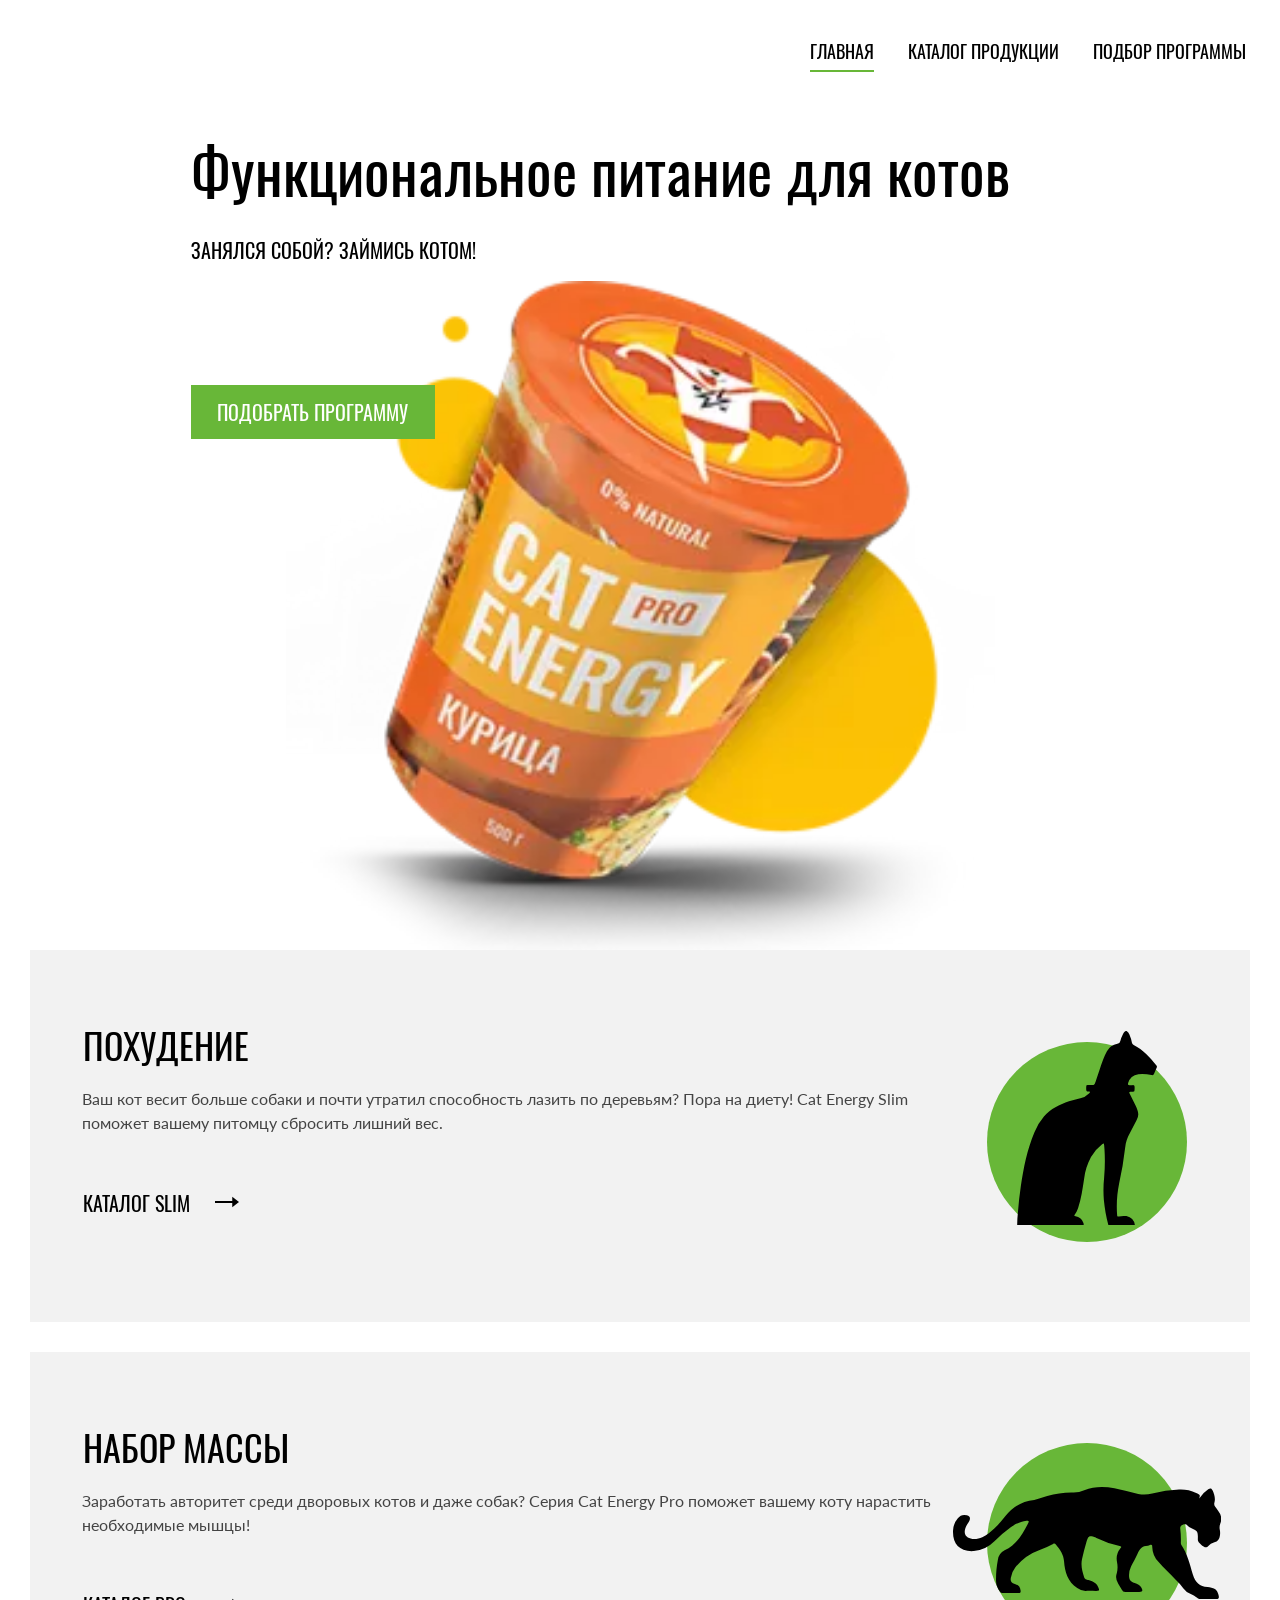
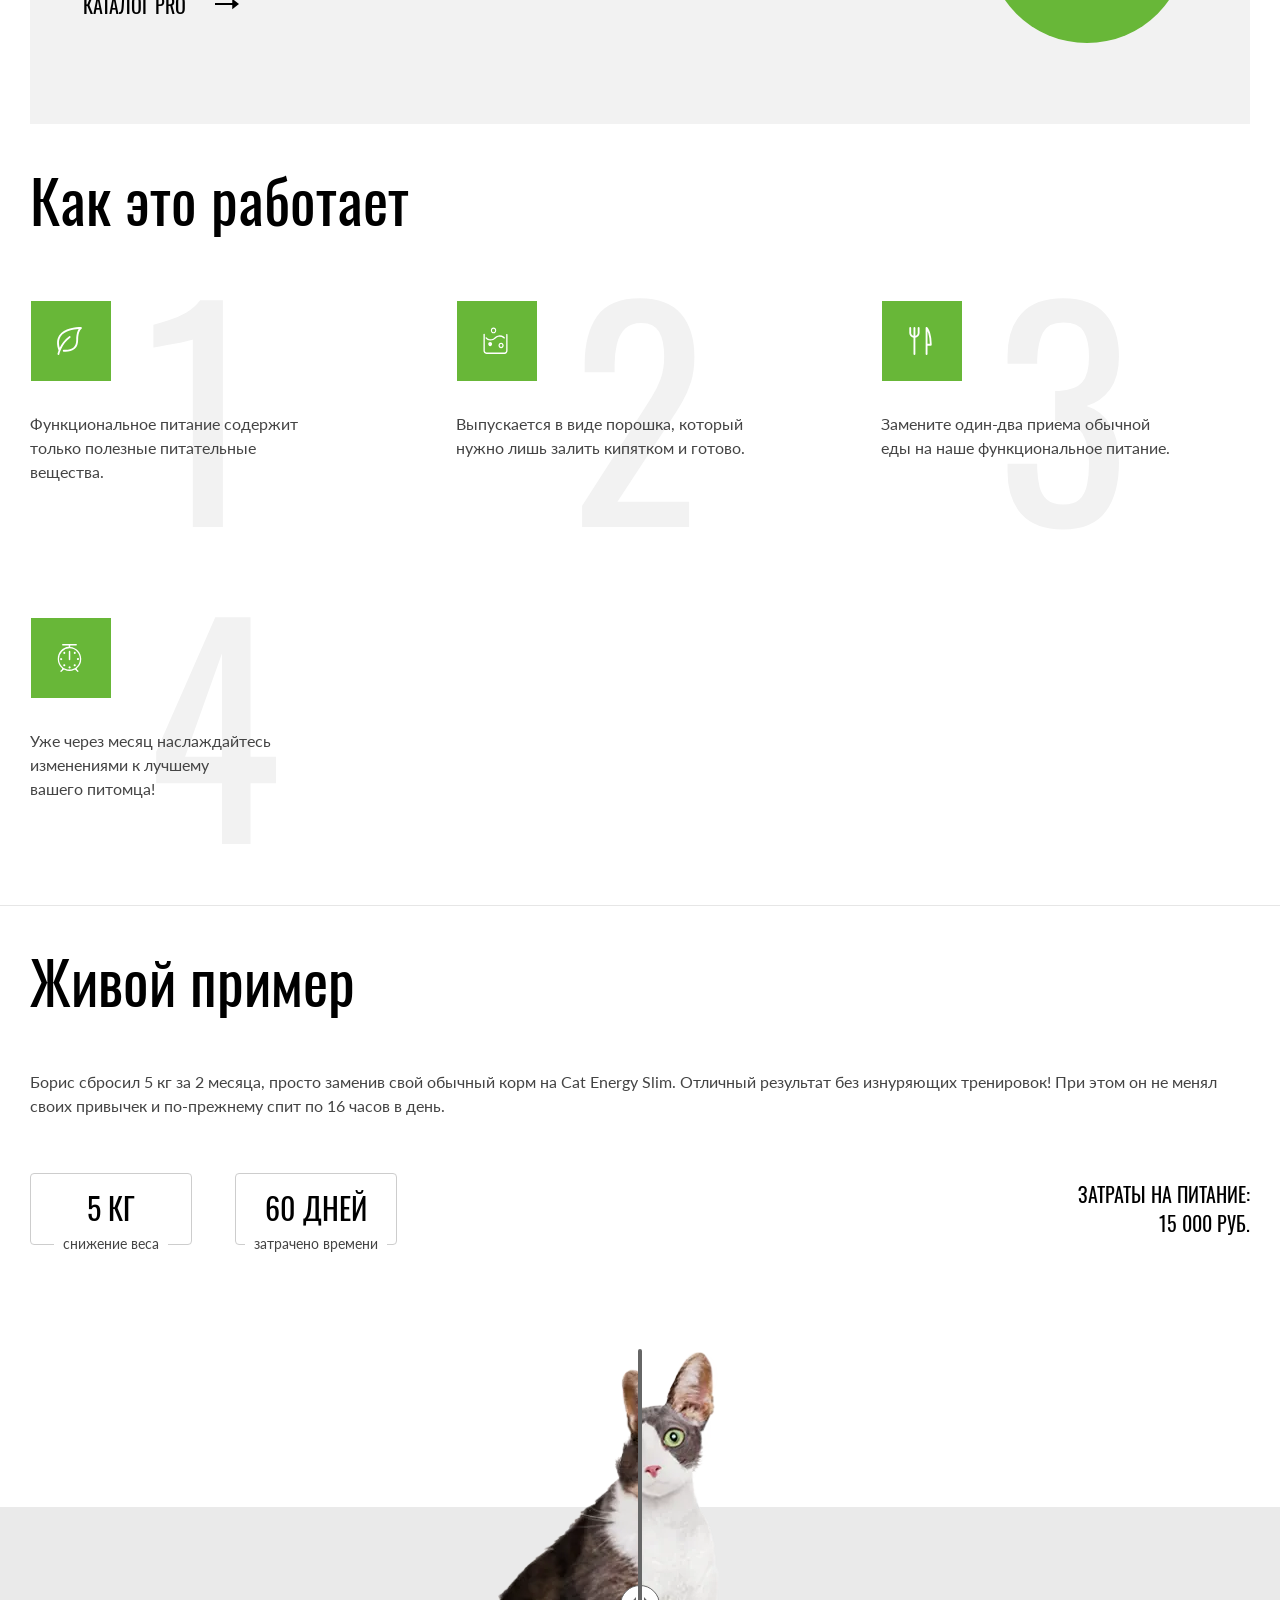
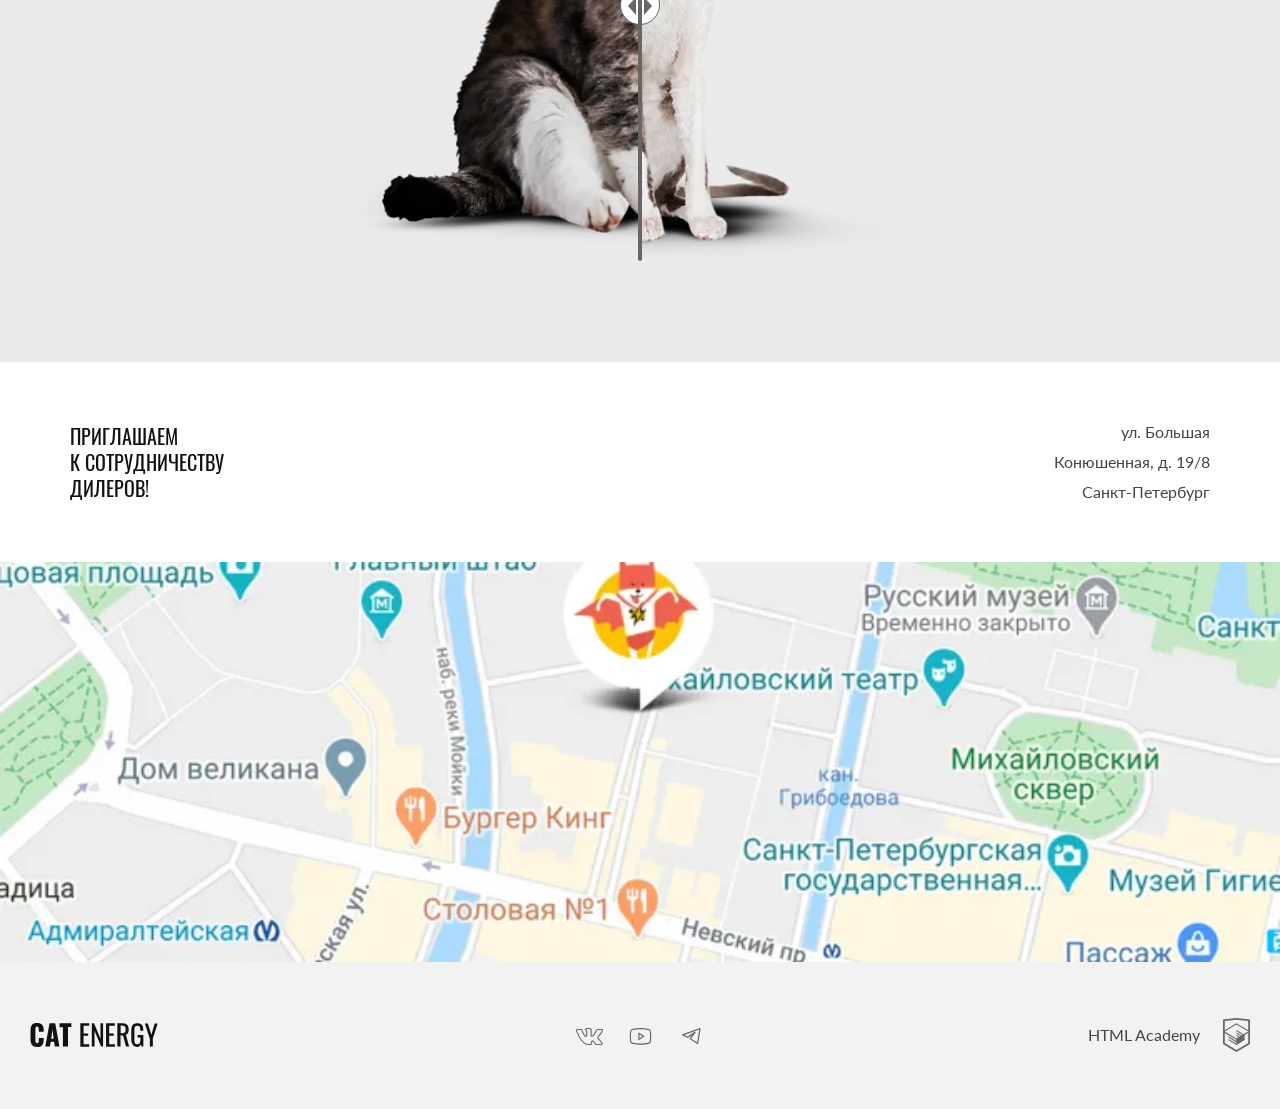
==== commit 74bc332f: "Deploying to gh-pages from @ DaniilDvoretskiy/2496561-cat-energy-31@c172c7128fc276cb4bd2a290ad2610bf" ====
--- a/index.html
+++ b/index.html
@@ -1 +1 @@
-<!DOCTYPE html><html class="page" lang="ru"><head><meta charset="UTF-8"><title>Cat Energy</title><meta name="viewport" content="width=device-width,initial-scale=1"><link rel="stylesheet" href="styles/styles.css"><script src="scripts/index.js" defer="defer"></script><link rel="icon" href="favicon.ico"><link rel="icon" type="image/png" sizes="16x16" href="favicons/favicon-16x16.png"><link rel="icon" type="image/png" sizes="32x32" href="favicons/favicon-32x32.png"><link rel="apple-touch-icon" sizes="180x180" href="favicons/apple-icon-180x180.png"><link rel="icon" sizes="192x192" href="favicons/android-icon-192x192.png"><link rel="manifest" href="manifest.webmanifest"></head><body class="page__body page__body--index"><header class="main-header container"><a class="main-header__logo-link" href="index.html"><picture><source media="(min-width: 1440px)" width="70" height="59" type="image/svg+xml" srcset="images/logotype/logo-desktop.svg"><source media="(min-width: 768px)" width="60" height="50" type="image/svg+xml" srcset="images/logotype/logo-tablet.svg"><img class="main-header__logo" src="images/logotype/logo-mobile.svg" width="33" height="38" alt="Логотип сайта «Cat Energy»"></picture><picture><source media="(min-width: 1440px)" width="118" height="21" type="image/svg+xml" srcset="images/logotype/logo-text-desktop.svg"><source media="(min-width: 768px)" width="101" height="18" type="image/svg+xml" srcset="images/logotype/logo-text-tablet.svg"><img class="main-header__text-logo" src="images/logotype/logo-text-header-mobile.svg" width="101" height="18" alt="Текстовый логотип сайта «Cat Energy»"></picture></a><nav class="main-nav"><button class="main-nav__toggle main-nav__toggle--close" type="button"><span class="visually-hidden">Открыть меню</span></button><div class="main-nav__navigation navigation"><ul class="navigation__list"><li class="navigation__item"><a class="navigation__link navigation__link--index-desktop navigation__link--current navigation__link--index-current" href="index.html">Главная</a></li><li class="navigation__item"><a class="navigation__link navigation__link--index-desktop" href="catalog.html">Каталог продукции</a></li><li class="navigation__item"><a class="navigation__link navigation__link--index-desktop" href="#">Подбор программы</a></li></ul></div></nav></header><main class="main-container"><section class="hero container"><div class="hero__container"><header class="hero__header"><h1 class="hero__title">Функциональное питание для котов</h1><p class="hero__slogan">Занялся собой? Займись котом!</p></header><picture><source media="(min-width: 1440px)" width="552" height="499" type="image/png" srcset="images/hero/hero-desktop@1x.png, images/hero/hero-desktop@2x.png 2x"><source media="(min-width: 768px)" width="709" height="609" type="image/png" srcset="images/hero/hero-tablet@1x.png, images/hero/hero-tablet@2x.png 2x"><img class="hero__image" src="images/hero/hero-mobile@1x.png" srcset="images/hero/hero-mobile@2x.png 2x" width="280" height="270" alt="Функциональное питание «Про» со вкусом курицы"></picture><a class="hero__link button" href="#">Подобрать программу</a></div></section><section class="programs container"><h2 class="visually-hidden">Программы питания</h2><div class="programs__container"><ul class="programs__list"><li class="programs__item programs__item--weight-loss"><h3 class="programs__title programs__title--weight-loss">Похудение</h3><p class="programs__description">Ваш кот весит больше собаки и почти утратил способность лазить по деревьям? Пора на диету! Cat Energy Slim поможет вашему питомцу сбросить лишний вес.</p><a class="programs__link" href="#">Каталог slim</a></li><li class="programs__item programs__item--weight-gain"><h3 class="programs__title programs__title--weight-gain">Набор массы</h3><p class="programs__description">Заработать авторитет среди дворовых котов и даже собак? Серия Cat Energy Pro поможет вашему коту нарастить необходимые мышцы!</p><a class="programs__link" href="#">Каталог pro</a></li></ul></div></section><section class="advantages container"><div class="advantages__container"><h2 class="advantages__title">Как это работает</h2><ul class="advantages__list"><li class="advantages__item advantages__item--nutrients"><p class="advantages__description">Функциональное питание содержит только полезные питательные вещества.</p></li><li class="advantages__item advantages__item--view"><p class="advantages__description">Выпускается в виде порошка, который нужно лишь залить кипятком и готово.</p></li><li class="advantages__item advantages__item--nutrition"><p class="advantages__description">Замените один-два приема обычной еды на наше функциональное питание.</p></li><li class="advantages__item advantages__item--time"><p class="advantages__description">Уже через месяц наслаждайтесь изменениями к лучшему вашего питомца!</p></li></ul></div></section><section class="living-example container"><div class="living-example__container"><div class="living-example__wrapper"><header class="living-example__header"><h2 class="living-example__title">Живой пример</h2><p class="living-example__description">Борис сбросил 5 кг за 2 месяца, просто заменив свой обычный корм на Cat Energy Slim. Отличный результат без изнуряющих тренировок! При этом он не менял своих привычек и по-прежнему спит по 16 часов в день.</p></header><dl class="living-example__stats stats"><div class="stats__item"><dt class="stats__number">5 кг</dt><dd class="stats__description">Снижение веса</dd></div><div class="stats__item"><dt class="stats__number">60 дней</dt><dd class="stats__description">Затрачено времени</dd></div><div class="stats__item stats__item--expenses"><dt class="stats__number stats__number--expenses">15 000 руб.</dt><dd class="stats__description stats__description--expenses">Затраты на питание:</dd></div></dl></div><div class="living-example__result"><picture><source media="(min-width: 768px)" width="560" height="512" type="image/png" srcset="images/sliders/cat-before-tablet-desktop@1x.png, images/sliders/cat-before-tablet-desktop@2x.png 2x"><img class="living-example__result-image-before" src="images/sliders/cat-before-mobile@1x.png" srcset="images/sliders/cat-before-mobile@2x.png 2x" width="280" height="256" alt="Изображение толстого кота"></picture><button class="living-example__result-slider" type="button"><span class="visually-hidden">Слайдер результата до и после</span></button><picture><source media="(min-width: 768px)" width="560" height="512" type="image/png" srcset="images/sliders/cat-after-tablet-desktop@1x.png, images/sliders/cat-after-tablet-desktop@2x.png 2x"><img class="living-example__result-image-after" src="images/sliders/cat-after-mobile@1x.png" srcset="images/sliders/cat-after-mobile@2x.png 2x" width="280" height="256" alt="Изображение худого кота"></picture></div></div></section><section class="contacts"><div class="contacts__container container"><h2 class="contacts__title">Приглашаем<br>к сотрудничеству<br>дилеров!</h2><p class="contacts__description">ул. Большая<br>Конюшенная, д. 19/8<br>Санкт-Петербург</p></div><div class="contacts__map"><span class="visually-hidden">Карта с расположением магазина «Cat Energy»</span><iframe src="https://www.google.com/maps/embed?pb=!1m18!1m12!1m3!1d420.15848538882386!2d30.32331828829156!3d59.9384169274726!2m3!1f0!2f0!3f0!3m2!1i1024!2i768!4f13.1!3m3!1m2!1s0x469631f6df7d3481%3A0xc0016be317f9a6fd!2sCat%20Energy!5e0!3m2!1sru!2sru!4v1716213298232!5m2!1sru!2sru" width="320" height="400" allowfullscreen loading="lazy"></iframe></div></section></main><footer class="main-footer"><div class="main-footer__container container"><section class="footer-logo"><h2 class="visually-hidden">Текстовый логотип сайта</h2><a class="footer-logo__logo" href="#"><img class="footer-logo__text-logo" src="images/logotype/logo-text-footer.svg" width="128" height="24" alt="Текстовый логотип сайта «Cat Energy»"></a></section><section class="footer-social"><h2 class="visually-hidden">Социальные сети</h2><ul class="footer-social__list"><li class="footer-social__item"><a class="footer-social__link footer-social__link--vkontakte" href="#" target="_blank" rel="noreferrer noopener"><span class="visually-hidden">Вконтакте</span></a></li><li class="footer-social__item"><a class="footer-social__link footer-social__link--youtube" href="#" target="_blank" rel="noreferrer noopener"><span class="visually-hidden">Ютуб</span></a></li><li class="footer-social__item"><a class="footer-social__link footer-social__link--telegram" href="#" target="_blank" rel="noreferrer noopener"><span class="visually-hidden">Телеграмм</span></a></li></ul></section><section class="footer-copyright"><h2 class="visually-hidden">Сайт автора</h2><a class="footer-copyright__link" href="#"><p class="footer-copyright__text">HTML Academy</p></a></section></div></footer></body></html>+<!DOCTYPE html><html class="page" lang="ru"><head><meta charset="UTF-8"><title>Cat Energy</title><meta name="viewport" content="width=device-width,initial-scale=1"><meta name="description" content="Описание функционального питания для котов"><link rel="stylesheet" href="styles/styles.css"><script src="scripts/index.js" defer="defer"></script><link rel="icon" href="favicon.ico"><link rel="icon" type="image/png" sizes="16x16" href="favicons/favicon-16x16.png"><link rel="icon" type="image/png" sizes="32x32" href="favicons/favicon-32x32.png"><link rel="apple-touch-icon" sizes="180x180" href="favicons/apple-icon-180x180.png"><link rel="icon" sizes="192x192" href="favicons/android-icon-192x192.png"><link rel="manifest" href="manifest.webmanifest"><link rel="preload" href="fonts/oswald/oswaldregular.woff2" as="font" crossorigin="anonymous"><link rel="preload" href="fonts/lato/Lato-Regular.woff2" as="font" crossorigin="anonymous"><link rel="preload" href="images/hero/hero-mobile@1x.webp" as="image"><link rel="preload" href="images/backgrounds/background-hero-desktop@1x.webp" as="image"><link rel="preload" href="scripts/index.js" as="script"></head><body class="page__body page__body--index"><header class="main-header container" data-test="header"><a class="main-header__logo-link" href="index.html"><picture><source media="(min-width: 1440px)" width="70" height="59" type="image/svg+xml" srcset="images/logotype/logo-desktop.svg"><source media="(min-width: 768px)" width="60" height="50" type="image/svg+xml" srcset="images/logotype/logo-tablet.svg"><img class="main-header__logo" src="images/logotype/logo-mobile.svg" width="33" height="38" alt="Логотип сайта «Cat Energy»"></picture><picture><source media="(min-width: 1440px)" width="118" height="21" type="image/svg+xml" srcset="images/logotype/logo-text-desktop.svg"><source media="(min-width: 768px)" width="101" height="18" type="image/svg+xml" srcset="images/logotype/logo-text-tablet.svg"><img class="main-header__text-logo" src="images/logotype/logo-text-header-mobile.svg" width="101" height="18" alt="Текстовый логотип сайта «Cat Energy»"></picture></a><nav class="main-nav main-nav--closed main-nav--nojs"><button class="main-nav__toggle" type="button"><span class="visually-hidden">Открыть или закрыть меню</span></button><div class="main-nav__navigation navigation"><ul class="navigation__list"><li class="navigation__item"><a class="navigation__link navigation__link--index-desktop navigation__link--current navigation__link--index-current" href="index.html">Главная</a></li><li class="navigation__item"><a class="navigation__link navigation__link--index-desktop" href="catalog.html">Каталог продукции</a></li><li class="navigation__item"><a class="navigation__link navigation__link--index-desktop" href="#">Подбор программы</a></li></ul></div></nav></header><main class="main-container"><section class="hero container" data-test="hero"><div class="hero__container"><header class="hero__header"><h1 class="hero__title">Функциональное питание для котов</h1><p class="hero__slogan">Занялся собой? Займись котом!</p></header><picture><source media="(min-width: 1440px)" width="552" height="499" type="image/webp" srcset="images/hero/hero-desktop@1x.webp, images/hero/hero-desktop@2x.webp 2x"><source media="(min-width: 768px)" width="709" height="609" type="image/webp" srcset="images/hero/hero-tablet@1x.webp, images/hero/hero-tablet@2x.webp 2x"><source width="280" height="270" type="image/webp" srcset="images/hero/hero-mobile@1x.webp, images/hero/hero-mobile@2x.webp 2x"><source media="(min-width: 1440px)" width="552" height="499" type="image/png" srcset="images/hero/hero-desktop@1x.png, images/hero/hero-desktop@2x.png 2x"><source media="(min-width: 768px)" width="709" height="609" type="image/png" srcset="images/hero/hero-tablet@1x.png, images/hero/hero-tablet@2x.png 2x"><img class="hero__image" src="images/hero/hero-mobile@1x.png" srcset="images/hero/hero-mobile@2x.png 2x" width="280" height="270" loading="eager" alt="Функциональное питание «Про» со вкусом курицы"></picture><a class="hero__link button" href="#">Подобрать программу</a></div></section><section class="programs container" data-test="programs"><h2 class="visually-hidden">Программы питания</h2><div class="programs__container"><ul class="programs__list"><li class="programs__item programs__item--weight-loss"><h3 class="programs__title">Похудение</h3><p class="programs__description">Ваш кот весит больше собаки и почти утратил способность лазить по деревьям? Пора на диету! Cat Energy Slim поможет вашему питомцу сбросить лишний вес.</p><a class="programs__link" href="catalog.html">Каталог slim</a></li><li class="programs__item programs__item--weight-gain"><h3 class="programs__title">Набор массы</h3><p class="programs__description">Заработать авторитет среди дворовых котов и даже собак? Серия Cat Energy Pro поможет вашему коту нарастить необходимые мышцы!</p><a class="programs__link" href="catalog.html">Каталог pro</a></li></ul></div></section><section class="advantages container" data-test="features"><div class="advantages__container"><h2 class="advantages__title">Как это работает</h2><ul class="advantages__list"><li class="advantages__item advantages__item--nutrients"><p class="advantages__description">Функциональное питание содержит только полезные питательные вещества.</p></li><li class="advantages__item advantages__item--view"><p class="advantages__description">Выпускается в виде порошка, который нужно лишь залить кипятком и готово.</p></li><li class="advantages__item advantages__item--nutrition"><p class="advantages__description">Замените один-два приема обычной еды на наше функциональное питание.</p></li><li class="advantages__item advantages__item--time"><p class="advantages__description">Уже через месяц наслаждайтесь изменениями к&nbsp;лучшему вашего&nbsp;питомца!</p></li></ul></div></section><section class="living-example container" data-test="proof"><div class="living-example__container"><div class="living-example__wrapper"><header class="living-example__header"><h2 class="living-example__title">Живой пример</h2><p class="living-example__description">Борис сбросил 5 кг за 2 месяца, просто заменив свой обычный корм на Cat Energy Slim. Отличный результат без изнуряющих тренировок! При этом он не менял своих привычек и по-прежнему спит по 16 часов в день.</p></header><dl class="living-example__stats stats"><div class="stats__item"><dt class="stats__number">5 кг</dt><dd class="stats__description">снижение веса</dd></div><div class="stats__item"><dt class="stats__number">60 дней</dt><dd class="stats__description stats__description--time">затрачено времени</dd></div><div class="stats__item stats__item--expenses"><dt class="stats__number stats__number--expenses">15 000 руб.</dt><dd class="stats__description stats__description--expenses">Затраты на питание:</dd></div></dl></div><div class="living-example__result"><picture><source media="(min-width: 768px)" width="560" height="512" type="image/webp" srcset="images/sliders/cat-before-tablet-desktop@1x.webp, images/sliders/cat-before-tablet-desktop@2x.webp 2x"><source width="280" height="256" type="image/webp" srcset="images/sliders/cat-before-mobile@1x.webp, images/sliders/cat-before-mobile@2x.webp 2x"><source media="(min-width: 768px)" width="560" height="512" type="image/png" srcset="images/sliders/cat-before-tablet-desktop@1x.png, images/sliders/cat-before-tablet-desktop@2x.png 2x"><img class="living-example__result-image-before" src="images/sliders/cat-before-mobile@1x.png" srcset="images/sliders/cat-before-mobile@2x.png 2x" width="280" height="256" loading="lazy" alt="Изображение толстого кота"></picture><button class="living-example__result-slider" type="button"><span class="visually-hidden">Слайдер результата до и после</span></button><picture><source media="(min-width: 768px)" width="560" height="512" type="image/webp" srcset="images/sliders/cat-after-tablet-desktop@1x.webp, images/sliders/cat-after-tablet-desktop@2x.webp 2x"><source width="280" height="256" type="image/webp" srcset="images/sliders/cat-after-mobile@1x.webp, images/sliders/cat-after-mobile@2x.webp 2x"><source media="(min-width: 768px)" width="560" height="512" type="image/png" srcset="images/sliders/cat-after-tablet-desktop@1x.png, images/sliders/cat-after-tablet-desktop@2x.png 2x"><img class="living-example__result-image-after" src="images/sliders/cat-after-mobile@1x.png" srcset="images/sliders/cat-after-mobile@2x.png 2x" width="280" height="256" loading="lazy" alt="Изображение худого кота"></picture></div></div></section><section class="contacts" data-test="contacts"><div class="contacts__container"><div class="contacts__wrapper container"><h2 class="contacts__title">Приглашаем<br>к сотрудничеству<br>дилеров!</h2><p class="contacts__description">ул. Большая<br>Конюшенная, д. 19/8<br>Санкт-Петербург</p></div><div class="contacts__map"><span class="visually-hidden">Карта с расположением магазина «Cat Energy»</span><iframe src="https://www.google.com/maps/embed?pb=!1m18!1m12!1m3!1d420.15848538882386!2d30.32331828829156!3d59.9384169274726!2m3!1f0!2f0!3f0!3m2!1i1024!2i768!4f13.1!3m3!1m2!1s0x469631f6df7d3481%3A0xc0016be317f9a6fd!2sCat%20Energy!5e0!3m2!1sru!2sru!4v1716213298232!5m2!1sru!2sru" width="320" height="362" title="Карта с расположением магазина «Cat Energy»" allowfullscreen loading="lazy"></iframe></div></div></section></main><footer class="main-footer" data-test="footer"><div class="main-footer__container container"><section class="footer-logo"><h2 class="visually-hidden">Текстовый логотип сайта</h2><a class="footer-logo__logo" href="#"><img class="footer-logo__text-logo" src="images/logotype/logo-text-footer.svg" width="128" height="24" alt="Текстовый логотип сайта «Cat Energy»"></a></section><section class="footer-social"><h2 class="visually-hidden">Социальные сети</h2><ul class="footer-social__list"><li class="footer-social__item"><a class="footer-social__link footer-social__link--vkontakte" href="https://vk.com/htmlacademy" target="_blank" rel="noreferrer noopener"><span class="visually-hidden">Вконтакте</span></a></li><li class="footer-social__item"><a class="footer-social__link footer-social__link--youtube" href="https://www.youtube.com/user/htmlacademyru" target="_blank" rel="noreferrer noopener"><span class="visually-hidden">Ютуб</span></a></li><li class="footer-social__item"><a class="footer-social__link footer-social__link--telegram" href="https://t.me/htmlacademy" target="_blank" rel="noreferrer noopener"><span class="visually-hidden">Телеграмм</span></a></li></ul></section><section class="footer-copyright"><h2 class="visually-hidden">Сайт автора</h2><a class="footer-copyright__link" href="https://htmlacademy.ru/intensive/adaptive" target="_blank" rel="noreferrer noopener"><p class="footer-copyright__text">HTML Academy</p></a></section></div></footer></body></html>
--- a/styles/styles.css
+++ b/styles/styles.css
@@ -1 +1 @@
-@font-face{font-family:Oswald;font-weight:400;font-style:normal;src:url(../fonts/oswald/oswaldregular.woff2)format("woff2");font-display:swap}@font-face{font-family:Lato;font-weight:400;font-style:normal;src:url(../fonts/lato/Lato-Regular.woff2)format("woff2");font-display:swap}*,:before,:after{box-sizing:border-box}img{object-fit:contain;max-width:100%;height:auto}.visually-hidden{clip:rect(0 0 0 0);border:0;width:1px;height:1px;margin:-1px;padding:0;position:absolute;overflow:hidden}html{height:100%}body{color:#444;background-color:#fff;height:100%;margin:0;font-family:Oswald,sans-serif;font-size:14px;font-weight:400;line-height:18px}.button{text-transform:uppercase;color:#fff;text-align:center;cursor:pointer;background-color:#68b738;border:none;font-family:Oswald,sans-serif;font-size:16px;line-height:20px;text-decoration:none}.button:hover{background-color:#5eaa2f}.button:active{color:#ffffff4d;background-color:#5eaa2f}.page__body{flex-direction:column;min-height:100%;display:flex;position:relative}@media (width>=1440px){.page__body--index:before{content:"";z-index:-1;background-color:#525359;background-image:url(../images/backgrounds/background-hero-desktop@1x.png);background-position:100% 0;background-repeat:no-repeat;background-size:contain;width:50%;height:694px;position:absolute;top:0;right:0}.page__body--index:after{content:"";z-index:-1;background-image:linear-gradient(90deg,#68b738d9 100%,#525359 50%);width:50%;height:694px;position:absolute;right:0}}.container{padding:0 20px}@media (width>=768px){.container{padding:0 30px}}@media (width>=1440px){.container{padding:0 110px}}.main-container{flex-grow:1}.main-header{padding:0}.main-header__logo-link{flex-flow:wrap;justify-content:flex-start;align-items:center;gap:56px;width:260px;padding:13px 20px 12px;text-decoration:none;display:flex}.main-header__logo-link:hover{opacity:.8}.main-header__logo-link:active{opacity:.6}@media (width>=768px){.main-header{text-align:center;flex-flow:wrap;justify-content:space-between;min-height:75px;display:flex}.main-header__logo-link{flex-flow:wrap;gap:13px;margin:0;padding:25px 30px;display:flex}}@media (width>=1440px){.main-header{text-align:center;flex-flow:wrap;min-width:1440px;min-height:143px;display:flex}.main-header__logo-link{flex-flow:wrap;gap:14px;width:400px;margin:0;padding:55px 55px 29px 110px;display:flex}}.main-nav__toggle{cursor:pointer;background-color:#fff;background-image:url(../icons/stack.svg#close-navigation);background-repeat:no-repeat;border:none;width:18px;height:18px;display:block;position:absolute;top:20px;right:20px}.main-nav__toggle:before{cursor:pointer;background-color:#fff;background-image:url(../icons/stack.svg#open-navigation);background-repeat:no-repeat;border:none;width:24px;height:24px;display:none;position:absolute;top:20px;right:20px}@media (width>=768px){.main-nav__toggle{display:none}}.navigation__list{flex-flow:column wrap;align-items:center;margin:0;padding:0;list-style:none;display:flex}.navigation__item{text-align:center;border-top:1px solid #e6e6e6;width:100%}.navigation__link{text-transform:uppercase;color:#000;padding-top:22px;padding-bottom:24px;font-size:20px;line-height:20px;text-decoration:none;display:block}@media (width>=768px){.navigation__list{flex-flow:wrap;gap:34px;margin:0;padding:0 34px 0 0;list-style:none;display:flex}.navigation__item{border:none;width:auto;min-height:36px;padding:0;position:relative}.navigation__link--current{position:relative}.navigation__link--current:after{content:"";border-bottom:2px solid #68b738;width:100%;position:absolute;bottom:0;left:0}.navigation__link{padding:39px 0 10px;font-size:18px;line-height:24px}}@media (width>=1440px){.navigation__list{flex-flow:wrap;gap:31px;width:100%;margin:0;padding:0 110px 0 0;list-style:none;display:flex}.navigation__item{min-height:36px;padding:0;position:relative}.navigation__item:before{display:none}.navigation__link--current{position:relative}.navigation__link--index-current:after{content:"";border-bottom:2px solid #fff;width:100%;position:absolute;bottom:0;left:0}.navigation__link{padding:71px 0 10px;font-size:20px;line-height:30px}.navigation__link--index-desktop{color:#fff;padding:71px 0 10px;font-size:20px;line-height:30px}}.hero{text-align:center;flex-direction:column;align-items:center;width:100%;padding:0;display:flex;position:relative}.hero:before{content:"";z-index:-1;background-image:linear-gradient(#68b738d9 100%,#fff 63%),url(../images/backgrounds/background-hero-mobile@1x.png),linear-gradient(90deg,#555 50%,#444 50%);background-position:top;background-repeat:no-repeat;background-size:contain;width:100%;height:302px;position:absolute}.hero__image{margin:0 20px;position:relative}.hero__header{padding:27px 10px 29px 0}.hero__title{text-align:center;color:#fff;margin:0 0 25px;font-size:36px;font-weight:400;line-height:36px}.hero__slogan{text-align:center;color:#fff;margin:0;font-size:14px;line-height:14px}.hero__link{margin:0 20px;padding:10px 39px;display:block}@media (width>=768px){.hero{position:inherit}.hero:before{display:none}.hero__container{background-image:none;padding:0}.hero__header{padding:65px 125px 21px 120px}.hero__title{text-align:left;color:#000;margin:0 0 40px;font-size:60px;font-weight:400;line-height:60px}.hero__slogan{text-align:left;color:#000;margin:0;font-size:20px;line-height:20px}.hero__image{margin:0 30px;position:relative}.hero__link{width:244px;margin:0;padding:14px 26px;font-size:20px;line-height:26px;display:block;position:relative;bottom:585px;left:120px}}@media (width>=1440px){.hero{background-image:none;height:552px}.hero__container{background:0 0;width:100%;height:552px;padding:0 0 0 190px}.hero__image{position:relative;top:-280px;left:0}.hero__header{width:450px;padding:110px 0 0}.hero__title{text-align:left;color:#000;margin:0 0 40px;font-size:60px;font-weight:400;line-height:60px}.hero__slogan{text-align:left;color:#000;margin:0;font-size:20px;line-height:20px}.hero__link{margin:0;padding:14px 26px;font-size:20px;line-height:26px;display:block;position:relative;bottom:448px;left:0}}.programs__container{padding-top:20px;padding-bottom:20px}.programs__list{margin:0;padding:0;list-style:none}.programs__item{background-color:#f2f2f2;min-height:266px;margin-bottom:20px;position:relative}.programs__item--weight-loss:before{content:"";background-color:#68b738;border-radius:50%;width:50px;height:50px;position:absolute;top:24px;left:20px}.programs__item--weight-loss:after{content:"";background-image:url(../icons/stack.svg#cat-slim);width:36px;height:50px;position:absolute;top:21px;left:27px}.programs__item--weight-gain:before{content:"";background-color:#68b738;border-radius:50%;width:50px;height:50px;position:absolute;top:24px;left:20px}.programs__item--weight-gain:after{content:"";background-image:url(../icons/stack.svg#cat-pro);width:67px;height:28px;position:absolute;top:35px;left:12px}.programs__title{color:#000;text-transform:uppercase;margin:0;padding-top:30px;padding-left:90px;font-size:24px;font-weight:400;line-height:37px}.programs__description{border-bottom:1px solid #d9d9d9;margin:0 20px;padding:29px 0 23px;font-family:Lato,sans-serif}.programs__link{text-transform:uppercase;text-align:center;color:#000;font-size:16px;line-height:16px;text-decoration:none;position:relative;bottom:-19px;left:20px}.programs__link:after{content:"";background-image:url(../icons/stack.svg#icon-arrow);background-repeat:no-repeat;width:24px;height:12px;position:absolute;bottom:5px;left:122px}.programs__link:hover:after{background-image:url(../icons/stack.svg#icon-arrow-long)}.programs__link:active{opacity:.3}@media (width>=768px){.programs__container{padding-top:0;padding-bottom:0}.programs__list{margin:0;padding:0;list-style:none}.programs__item{min-height:372px;margin-bottom:30px;position:relative}.programs__item--weight-loss:before{content:"";background-color:#68b738;border-radius:50%;width:200px;height:200px;position:absolute;top:92px;left:auto;right:63px}.programs__item--weight-loss:after{content:"";background-image:url(../icons/stack.svg#cat-slim);width:140px;height:194px;position:absolute;top:81px;left:auto;right:93px}.programs__item--weight-gain:before{content:"";background-color:#68b738;border-radius:50%;width:200px;height:200px;position:absolute;top:91px;left:auto;right:63px}.programs__item--weight-gain:after{content:"";background-image:url(../icons/stack.svg#cat-pro);width:268px;height:112px;position:absolute;top:135px;left:auto;right:29px}.programs__title{text-align:left;margin:0;padding:77px 228px 24px 53px;font-size:36px;font-weight:400;line-height:36px}.programs__description{text-align:left;border:none;margin:0;padding:0 316px 48px 52px;font-family:Lato,sans-serif;font-size:16px;line-height:24px}.programs__description:after{display:none}.programs__link{font-size:20px;line-height:30px;position:relative;bottom:0;left:52px}.programs__link:after{content:"";background-image:url(../icons/stack.svg#icon-arrow);background-repeat:no-repeat;width:24px;height:12px;position:absolute;bottom:5px;left:122px}}@media (width>=1440px){.programs__container{padding-top:82px}.programs__list{grid-template-columns:1fr 1fr;column-gap:80px;display:grid}.programs__item{min-height:374px;margin-bottom:0;padding-bottom:59px;position:relative}.programs__item--weight-loss:before{content:"";background-color:#68b738;border-radius:50%;width:100px;height:100px;position:absolute;top:47px;left:52px}.programs__item--weight-loss:after{content:"";background-image:url(../icons/stack.svg#cat-slim);width:70px;height:97px;position:absolute;top:41px;left:67px}.programs__item--weight-gain:before{content:"";background-color:#68b738;border-radius:50%;width:100px;height:100px;position:absolute;top:47px;left:52px}.programs__item--weight-gain:after{content:"";background-image:url(../icons/stack.svg#cat-pro);width:134px;height:56px;position:absolute;top:67px;left:33px}.programs__title{text-align:left;margin:0 0 73px;padding:77px 0 0 214px;font-size:36px;font-weight:400;line-height:36px}.programs__description{text-align:left;border:none;margin:0;padding:0 61px 23px 52px;font-family:Lato,sans-serif;font-size:16px;line-height:24px}.programs__description:after{display:none}.programs__link{font-size:20px;line-height:30px;position:relative;bottom:0;left:52px}.programs__link:after{content:"";background-image:url(../icons/stack.svg#icon-arrow);background-repeat:no-repeat;width:24px;height:12px;position:absolute;bottom:5px;left:122px}}.advantages__container{padding-bottom:49px}.advantages__title{text-align:left;color:#000;margin:0 0 40px;font-size:36px;font-weight:400;line-height:40px}.advantages__list{margin:0;padding:0;list-style:none}.advantages__description{margin:0 0 20px 80px;font-family:Lato,sans-serif}.advantages__item{min-height:60px;margin-bottom:20px;position:relative}.advantages__item:before{content:"";background-color:#68b738;width:60px;height:60px;position:absolute;top:0;left:0}.advantages__item--nutrients:after{content:"";background-image:url(../icons/stack.svg#icon-leaf);background-repeat:no-repeat;width:25px;height:28px;display:block;position:absolute;top:16px;left:18px}.advantages__item--view:after{content:"";background-image:url(../icons/stack.svg#icon-glass-of-water);background-repeat:no-repeat;width:25px;height:28px;display:block;position:absolute;top:16px;left:18px}.advantages__item--nutrition:after{content:"";background-image:url(../icons/stack.svg#icon-eat);background-repeat:no-repeat;width:25px;height:28px;display:block;position:absolute;top:16px;left:18px}.advantages__item--time:after{content:"";background-image:url(../icons/stack.svg#icon-alarm);background-repeat:no-repeat;width:25px;height:28px;display:block;position:absolute;top:16px;left:18px}@media (width>=768px){.advantages__container{padding-top:15px;padding-bottom:47px}.advantages__title{text-align:left;margin:0 0 32px;font-size:60px;line-height:60px}.advantages__list{grid-gap:37px 130px;counter-reset:section;grid-template-rows:minmax(280px,1fr);grid-template-columns:repeat(auto-fill,minmax(240px,1fr));margin:0;padding:0 79px 0 0;display:grid}.advantages__description{text-align:left;margin:0;padding:151px 4px 57px 0;font-family:Lato,sans-serif;font-size:16px;line-height:24px}.advantages__description:after{counter-increment:section;content:counters(section,".")" ";color:#f2f2f2;z-index:-1;font-family:Oswald,sans-serif;font-size:280px;line-height:280px;position:absolute;top:0;left:118px;right:auto}.advantages__item{margin:0;position:relative}.advantages__item:before{content:"";background-color:#68b738;width:80px;height:80px;position:absolute;top:40px;left:1px}.advantages__item--nutrients:after{content:"";background-image:url(../icons/stack.svg#icon-leaf);background-repeat:no-repeat;width:25px;height:28px;display:block;position:absolute;top:66px;left:27px}.advantages__item--view:after{content:"";background-image:url(../icons/stack.svg#icon-glass-of-water);background-repeat:no-repeat;width:25px;height:28px;display:block;position:absolute;top:66px;left:27px}.advantages__item--nutrition:after{content:"";background-image:url(../icons/stack.svg#icon-eat);background-repeat:no-repeat;width:25px;height:28px;display:block;position:absolute;top:66px;left:27px}.advantages__item--time:after{content:"";background-image:url(../icons/stack.svg#icon-alarm);background-repeat:no-repeat;width:25px;height:28px;display:block;position:absolute;top:66px;left:27px}}@media (width>=1440px){.advantages__container{padding-top:71px;padding-bottom:69px}.advantages__title{text-align:left;margin:0 0 32px;font-size:60px;line-height:60px}.advantages__list{grid-gap:0;counter-reset:section;grid-template-rows:minmax(280px,100%);grid-template-columns:repeat(4,1fr);column-gap:80px;margin:0;padding:0;display:grid}.advantages__description{text-align:left;margin:0;padding:151px 0 57px;font-family:Lato,sans-serif;font-size:16px;line-height:24px}.advantages__description:after{counter-increment:section;content:counters(section,".")" ";color:#f2f2f2;z-index:-1;font-family:Oswald,sans-serif;font-size:280px;line-height:280px;position:absolute;top:0;left:auto;right:0}.advantages__item{margin:0;position:relative}.advantages__item::marker{color:#f2f2f2;font-size:30px;line-height:280px}.advantages__item:before{content:"";background-color:#68b738;width:80px;height:80px;position:absolute;top:40px;left:1px}.advantages__item--nutrients:after{content:"";background-image:url(../icons/stack.svg#icon-leaf);background-repeat:no-repeat;width:25px;height:28px;display:block;position:absolute;top:66px;left:27px}.advantages__item--view:after{content:"";background-image:url(../icons/stack.svg#icon-glass-of-water);background-repeat:no-repeat;width:25px;height:28px;display:block;position:absolute;top:66px;left:27px}.advantages__item--nutrition:after{content:"";background-image:url(../icons/stack.svg#icon-eat);background-repeat:no-repeat;width:25px;height:28px;display:block;position:absolute;top:66px;left:27px}.advantages__item--time:after{content:"";background-image:url(../icons/stack.svg#icon-alarm);background-repeat:no-repeat;width:25px;height:28px;display:block;position:absolute;top:66px;left:27px}}.living-example{background-color:#eaeaea;padding-top:25px;padding-bottom:40px}.living-example__header{padding-bottom:20px}.living-example__title{text-align:left;color:#000;margin:0;padding-bottom:40px;font-size:36px;font-weight:400;line-height:40px}.living-example__description{text-align:left;margin:0;font-family:Lato,sans-serif;font-size:14px;line-height:18px}.living-example__stats{flex-flow:wrap;column-gap:32px;margin:0 0 20px;display:flex}.living-example__result{grid-template-columns:1fr;justify-items:center;display:grid;position:relative}.living-example__result picture{display:contents}.living-example__result-image-before{-webkit-clip-path:inset(0 50% 0 0);clip-path:inset(0 50% 0 0);grid-area:1/1/-1/-1}.living-example__result-image-after{-webkit-clip-path:inset(0 0 0 50%);clip-path:inset(0 0 0 50%);grid-area:1/1/-1/-1}.living-example__result-slider{z-index:2;cursor:col-resize;background-color:#fff;border:1px solid #666;border-radius:50%;width:40px;height:40px;position:absolute;top:50%;left:50%;transform:translate(-50%,-50%)}.living-example__result-slider:before{content:"";background-color:#666;border-radius:2px;width:4px;height:256px;position:absolute;top:-110px;left:17px}.living-example__result-slider:after{content:"";background-color:#666;width:24px;height:18px;position:absolute;top:11px;left:7px;-webkit-mask-image:url(../icons/stack.svg#slider-triangle);mask-image:url(../icons/stack.svg#slider-triangle)}.living-example__result-slider:hover,.living-example__result-slider:focus{border-color:#68b738}.living-example__result-slider:hover:before,.living-example__result-slider:focus:before,.living-example__result-slider:hover:after,.living-example__result-slider:focus:after{background-color:#68b738}.living-example__result-slider:active{opacity:.6;border-color:#5eaa2f}.living-example__result-slider:active:before,.living-example__result-slider:active:after{opacity:.6;background-color:#5eaa2f}@media (width>=768px){.living-example{background-color:#fff;background-image:linear-gradient(#0000 57%,#eaeaea 57%);padding-top:40px;padding-bottom:0;position:relative}.living-example:before{content:"";border-top:1px solid #e6e6e6;width:100vw;position:absolute;top:0;left:0}.living-example__container{padding-bottom:101px}.living-example__header{padding-bottom:55px}.living-example__title{margin:0;padding-bottom:40px;font-size:60px;line-height:60px}.living-example__description{margin:0;font-family:Lato,sans-serif;font-size:16px;line-height:24px}.living-example__stats{flex-flow:wrap;gap:0;margin:0 0 99px;display:flex}.living-example__stats-expenses{flex-flow:column wrap;padding:0;display:flex}.living-example__result-slider{z-index:2;cursor:col-resize;background-color:#fff;border:1px solid #666;border-radius:50%;width:40px;height:40px;position:absolute;top:50%;left:50%;transform:translate(-50%,-50%)}.living-example__result-slider:before{content:"";background-color:#666;border-radius:2px;width:4px;height:512px;position:absolute;top:-237px;left:17px}.living-example__result-slider:after{content:"";background-color:#666;width:24px;height:18px;position:absolute;top:11px;left:7px;-webkit-mask-image:url(../icons/stack.svg#slider-triangle);mask-image:url(../icons/stack.svg#slider-triangle)}}@media (width>=1440px){.living-example{background-color:#eaeaea;background-image:linear-gradient(#fff 50%,#0000 25%);padding-top:0;padding-bottom:0}.living-example:before{display:none}.living-example__container{grid-template-columns:1fr 1fr;padding-bottom:0;display:grid}.living-example__header{padding-bottom:69px}.living-example__title{margin:0;padding-bottom:146px;padding-right:200px;font-size:60px;line-height:60px}.living-example__description{margin:0;padding-right:180px;font-family:Lato,sans-serif;font-size:16px;line-height:24px}.living-example__stats{flex-flow:wrap;gap:0;width:436px;margin:0 0 75px;display:flex}.living-example__stats-expenses{flex-flow:column wrap;padding:0;display:flex}.living-example__result{grid-template-columns:1fr;justify-items:center;display:grid;position:relative}.living-example__result-slider{z-index:2;cursor:col-resize;background-color:#fff;border:1px solid #666;border-radius:50%;width:40px;height:40px;position:absolute;top:38%;left:50%;transform:translate(-50%,-38%)}.living-example__result-slider:before{content:"";background-color:#666;border-radius:2px;width:4px;height:512px;position:absolute;top:-236px;left:17px}.living-example__result-slider:after{content:"";background-color:#666;width:24px;height:18px;position:absolute;top:11px;left:7px;-webkit-mask-image:url(../icons/stack.svg#slider-triangle);mask-image:url(../icons/stack.svg#slider-triangle)}}.stats__item{border:1px solid #cdcdcd;width:124px;height:56px;margin-bottom:20px;padding-top:15px}.stats__item--expenses{border:none;flex-flow:row-reverse wrap;justify-content:flex-end;align-items:center;width:200px;min-height:20px;margin:0 0 0 46px;padding:0;display:flex}.stats__number{text-align:center;color:#000;margin-bottom:8px;font-size:24px;line-height:24px}.stats__description{text-align:center;background-color:#eaeaea;width:80px;height:19px;margin:0 0 0 18px;font-family:Lato,sans-serif;font-size:12px;line-height:12px;display:block}.stats__description--expenses{text-align:center;color:#000;text-transform:uppercase;width:125px;margin:0;font-family:Oswald,sans-serif;font-size:14px;line-height:20px}.stats__number--expenses{text-align:center;color:#000;text-transform:uppercase;margin:0;font-family:Oswald,sans-serif;font-size:14px;line-height:20px}@media (width>=768px){.stats__item{border:1px solid #cdcdcd;border-radius:4px;width:162px;height:72px;margin-right:43px;padding-top:15px}.stats__item--expenses{border:none;flex-flow:column-reverse wrap;width:174px;margin-left:auto;margin-right:0;padding:0;display:flex}.stats__number{text-align:center;color:#000;margin-bottom:11px;font-size:30px;line-height:37px}.stats__description{background-color:#fff;width:130px;height:50px;margin:0 0 0 15px;font-family:Lato,sans-serif;font-size:14px;line-height:14px;display:block}.stats__number--expenses{text-align:right;width:174px;margin:0;font-family:Oswald,sans-serif;font-size:20px;line-height:20px}.stats__description--expenses{text-align:right;width:174px;height:20px;margin:0 0 9px;font-family:Oswald,sans-serif;font-size:20px;line-height:20px}}@media (width>=1440px){.stats__item{border:1px solid #cdcdcd;border-radius:4px;width:162px;height:72px;margin-bottom:60px;margin-right:43px;padding-top:15px}.stats__item--expenses{border:none;flex-flow:row-reverse wrap;width:436px;margin-bottom:0;margin-left:auto;margin-right:0;padding:0;display:flex}.stats__number{text-align:center;color:#000;margin-bottom:11px;font-size:30px;line-height:37px}.stats__description{background-color:#eaeaea;width:130px;height:50px;margin:0 0 0 15px;font-family:Lato,sans-serif;font-size:14px;line-height:14px;display:block}.stats__number--expenses{text-align:right;width:150px;margin:0;font-family:Oswald,sans-serif;font-size:20px;line-height:20px}.stats__description--expenses{text-align:right;width:174px;height:20px;margin:0 0 9px;font-family:Oswald,sans-serif;font-size:20px;line-height:20px}}.contacts__container{grid-template-columns:1fr 140px;padding-top:26px;padding-bottom:26px;display:grid}.contacts__title{text-align:left;text-transform:uppercase;color:#111;margin:0;font-size:16px;font-weight:400;line-height:20px}.contacts__description{text-align:left;margin:0;font-family:Lato,sans-serif;line-height:20px}.contacts__map iframe{background-color:#f2f2f2;background-image:url(../images/backgrounds/background-map-mobile@1x.png);background-position:bottom;background-repeat:no-repeat;background-size:cover;border:none;width:100%;min-height:362px;display:block}@media (width>=768px){.contacts--catalog{background-color:#f2f2f2}.contacts__container{flex-flow:wrap;justify-content:space-between;align-items:center;min-height:200px;display:flex}.contacts__title{width:163px;margin:0;font-size:20px;line-height:26px}.contacts__description{text-align:right;width:163px;margin:0;font-size:16px}.contacts__map iframe{background-image:url(../images/backgrounds/background-map-tablet@1x.png);background-repeat:no-repeat;background-size:cover;width:100%;min-height:400px}}@media (width>=1440px){.contacts{position:relative}.contacts--catalog{background-color:#f2f2f2}.contacts__container{background-color:#fff;flex-flow:wrap;justify-content:space-between;width:565px;min-height:199px;margin:0;padding:61px 78px 60px 80px;display:flex;position:absolute;top:95px;left:110px}.contacts__title{width:163px;margin:0;font-size:20px;line-height:26px}.contacts__description{text-align:left;width:163px;margin:0;font-size:16px}.contacts__map iframe{background-image:url(../images/backgrounds/background-map-desktop@1x.png);background-repeat:no-repeat;background-size:cover;width:100%;min-height:400px}}.main-footer{background-color:#f2f2f2}.main-footer__container{min-height:240px}@media (width>=768px){.main-footer__container{flex-flow:wrap;justify-content:space-between;align-items:center;min-height:147px;display:flex}}@media (width>=1440px){.main-footer__container{align-items:space-between;flex-flow:wrap;min-height:169px;display:flex}}.footer-logo{text-align:center;border-bottom:1px solid #d9d9d9;min-height:84px;padding-top:40px}.footer-logo:hover,.footer-logo:focus{opacity:.8}.footer-logo .footer-logo__text-logo:active{opacity:.6}.footer-logo__logo{height:24px;display:block}@media (width>=768px){.footer-logo{text-align:center;border:none;min-height:24px;padding:0}.footer-logo__logo{height:24px;display:block}}.footer-social{text-align:center;border-bottom:1px solid #d9d9d9;min-height:62px;padding-top:20px;padding-bottom:20px}.footer-social__list{flex-flow:wrap;justify-content:center;gap:24px;margin:0;padding:0;list-style:none;display:flex}.footer-social__link--vkontakte:before{content:"";background-color:#666;width:27px;height:17px;display:block;-webkit-mask-image:url(../icons/stack.svg#icon-vkontakte);mask-image:url(../icons/stack.svg#icon-vkontakte);-webkit-mask-repeat:no-repeat;mask-repeat:no-repeat}.footer-social__link--vkontakte:hover:before,.footer-social__link--vkontakte:focus:before{background-color:#68b738}.footer-social__link--vkontakte:active:before{opacity:.3}.footer-social__link--youtube:before{content:"";background-color:#666;width:27px;height:17px;display:block;-webkit-mask-image:url(../icons/stack.svg#icon-youtube);mask-image:url(../icons/stack.svg#icon-youtube);-webkit-mask-repeat:no-repeat;mask-repeat:no-repeat}.footer-social__link--youtube:hover:before,.footer-social__link--youtube:focus:before{background-color:#68b738}.footer-social__link--youtube:active:before{opacity:.3}.footer-social__link--telegram:before{content:"";background-color:#666;width:27px;height:17px;display:block;-webkit-mask-image:url(../icons/stack.svg#icon-telegram);mask-image:url(../icons/stack.svg#icon-telegram);-webkit-mask-repeat:no-repeat;mask-repeat:no-repeat}.footer-social__link--telegram:hover:before,.footer-social__link--telegram:focus:before{background-color:#68b738}.footer-social__link--telegram:active:before{opacity:.3}@media (width>=768px){.footer-social{text-align:center;border:none;min-height:22px;margin:0 120px 0 160px;padding:8px 0 7px;position:relative}.footer-social__list{flex-flow:wrap;justify-content:center;gap:24px;margin:0;padding:0;list-style:none;display:flex}}@media (width>=1440px){.footer-social{margin:0 376px 0 416px}}.footer-copyright{text-align:center;min-height:94px;padding-top:20px;padding-bottom:40px}.footer-copyright__link{color:inherit;text-decoration:none;position:relative}.footer-copyright__text{text-align:left;margin:0;font-family:Lato,sans-serif;font-size:16px;line-height:20px}.footer-copyright__link:after{content:"";background-color:#666;width:27px;height:34px;position:absolute;top:-5px;right:0;-webkit-mask-image:url(../images/logotype/logo-copyright.svg);mask-image:url(../images/logotype/logo-copyright.svg);-webkit-mask-repeat:no-repeat;mask-repeat:no-repeat}.footer-copyright__link:hover:after,.footer-copyright__link:focus:after{background-color:#68b738}.footer-copyright__link:active{opacity:.3}@media (width>=768px){.footer-copyright{text-align:right;min-height:37px;padding:0}.footer-copyright__link{color:inherit;text-decoration:none;position:relative}.footer-copyright__text{text-align:left;margin:0;padding:8px 50px 8px 9px;font-family:Lato,sans-serif;font-size:16px;line-height:20px}.footer-copyright__link:after{content:"";background-color:#666;width:27px;height:34px;position:absolute;top:0;right:0;-webkit-mask-image:url(../images/logotype/logo-copyright.svg);mask-image:url(../images/logotype/logo-copyright.svg);-webkit-mask-repeat:no-repeat;mask-repeat:no-repeat}}.catalog__title{text-align:left;color:#000;margin:0;padding:27px 0 41px;font-size:36px;font-weight:400;line-height:36px;position:relative}.catalog__title:before{content:"";border-top:1px solid #d9d9d9;width:100vw;position:absolute;top:0;left:0}.catalog__list{grid-template-rows:minmax(209px,1fr);grid-template-columns:minmax(280px,1fr);row-gap:25px;margin:0;padding:0 0 25px;list-style:none;display:grid}.catalog__item{grid-template-columns:repeat(auto-fill,minmax(140px,50%));row-gap:17px;padding-top:20px;display:grid;position:relative}.catalog__item:before{content:"";border-top:1px solid #ebebeb;width:100vw;position:absolute;top:0;left:-20px}.catalog__item--more{padding:0 0 25px;display:block;position:relative}.catalog__item--more:after{content:"";border-top:1px solid #ebebeb;width:100vw;position:absolute;bottom:0;left:-20px}.catalog__link-button{width:200%;height:40px;padding:10px 90px;display:block}@media (width>=768px){.catalog__title{text-align:left;margin:0;padding:65px 0 165px;font-size:60px;line-height:60px}.catalog__title:before{border:none}.catalog__list{grid-template-rows:minmax(430px,1fr);grid-template-columns:repeat(auto-fill,minmax(324px,1fr));gap:141px 60px;margin:0;padding:0 0 74px;list-style:none;display:grid}.catalog__item{background-color:#f2f2f2;flex-direction:column;justify-content:flex-end;align-items:center;gap:0;padding:0;display:flex;position:relative}.catalog__item:before{display:none}.catalog__characteristics{width:250px;min-height:157px;padding-top:161px;padding-bottom:32px}.catalog__item--more{text-align:center;background-color:#fff;border:2px solid #f2f2f2;justify-content:flex-start;padding-top:160px;display:flex}.catalog__item--more:after{display:none}.catalog__link-button{width:250px;margin:0 37px 40px;padding:10px 90px;display:block}}@media (width>=1440px){.catalog__title{text-align:left;margin:0;padding:74px 0 165px;font-size:60px;line-height:60px}.catalog__title:before{border:none}.catalog__list{grid-template-rows:minmax(430px,100%);grid-template-columns:repeat(4,1fr);gap:144px 80px;margin:0;padding:0 0 71px;list-style:none;display:grid}.catalog__item{background-color:#f2f2f2;flex-direction:column;justify-content:flex-end;align-items:center;gap:0;padding:0;display:flex;position:relative}.catalog__item:before{display:none}.catalog__characteristics{width:169px;min-height:167px;margin-bottom:32px}.catalog__item--more{text-align:center;background-color:#fff;border:2px solid #f2f2f2;justify-content:flex-start;padding-top:160px;display:flex}.catalog__link-button{width:169px;height:40px;margin-bottom:40px;padding:10px 50px;display:block}}.product-card__link{color:#222;cursor:pointer;padding:10px 36px;text-decoration:none;display:block}.product-card__link--big{padding:3px 28px}.product-card__container{text-align:center;padding-top:78px}.product-card__description{text-align:center;margin:0 0 21px;font-family:Lato,sans-serif;font-size:12px;line-height:16px}.product-card__title--more{text-transform:uppercase;color:#111;margin:0 0 8px;font-size:16px;font-weight:400;line-height:20px;position:relative}.product-card__title--more:before{content:"";background-image:url(../icons/stack.svg#icon-plus);background-repeat:no-repeat;width:30px;height:30px;position:absolute;top:-48px;left:50%;transform:translate(-50%)}.product-card__link-button{color:inherit;background-color:#f2f2f2;width:100%;padding:10px 70px;display:block}.product-card__link-button:hover{background:#ebebeb}.product-card__link-button:active{color:#444;background:#ebebeb}@media (width>=768px){.product-card__link{color:#222;cursor:pointer;width:200px;height:210px;text-decoration:none;display:block;position:absolute;top:-70px;left:50%;transform:translate(-50%)}.product-card__link--small{padding:19px}.product-card__link--big{padding:2px 16px}.product-card__container{width:170px;margin-left:77px;margin-right:77px;padding:0}.product-card__description{text-align:center;margin:0 0 82px;font-family:Lato,sans-serif;font-size:16px;line-height:18px}.product-card__title--more{color:#111;margin:0 0 23px;font-size:20px;font-weight:400;line-height:24px;position:relative}.product-card__title--more:before{content:"";background-image:url(../icons/stack.svg#icon-plus);background-repeat:no-repeat;width:60px;height:60px;position:absolute;top:-110px;left:50%;transform:translate(-50%)}.product-card__link-button{color:inherit;background-color:#f2f2f2;width:250px;margin:0 37px;padding:10px 50px;display:block}}@media (width>=1440px){.product-card__link{color:#222;cursor:pointer;width:169px;height:210px;text-decoration:none;display:block;position:absolute;top:-70px}.product-card__link--small{padding:19px 4px}.product-card__link--big{padding:7px 1px}.product-card__container{width:170px;margin:0;padding:0}.product-card__description{text-align:center;margin:0 0 82px;font-family:Lato,sans-serif;font-size:16px;line-height:18px}.product-card__title--more{color:#111;margin:0 0 23px;font-size:20px;font-weight:400;line-height:24px;position:relative}.product-card__title--more:before{content:"";background-image:url(../icons/stack.svg#icon-plus);background-repeat:no-repeat;width:60px;height:60px;position:absolute;top:-110px}.product-card__link-button{color:inherit;background-color:#f2f2f2;width:169px;margin:0;padding:10px 30px;display:block}}.characteristics__title{text-align:left;text-transform:uppercase;color:#222;width:76px;margin:0 0 14px;font-size:16px;font-weight:400;line-height:20px;text-decoration:none;display:block}.characteristics__container{justify-content:space-between;display:flex}.characteristics__name,.characteristics__meaning{text-align:center;color:#444;font-family:Lato,sans-serif;font-size:12px;line-height:16px}@media (width>=768px){.characteristics__title{text-align:center;text-transform:uppercase;width:135px;margin:0 55px 20px 60px;font-size:20px;line-height:24px}.characteristics__container{justify-content:space-between;margin-bottom:10px;display:flex;position:relative}.characteristics__container:after{content:"";border:1px solid #cdcdcd;width:250px;position:absolute;bottom:-5px;left:0}.characteristics__name{font-size:16px;line-height:20px}.characteristics__meaning{font-family:Lato,sans-serif;font-size:16px;line-height:20px}}@media (width>=1440px){.characteristics__title{text-align:center;text-transform:uppercase;width:140px;margin:0 15px 23px;font-size:20px;line-height:24px}.characteristics__container{justify-content:space-between;margin-bottom:10px;display:flex;position:relative}.characteristics__container:after{content:"";border:1px solid #cdcdcd;width:169px;position:absolute;bottom:-5px;left:0}.characteristics__name{font-size:16px;line-height:20px}.characteristics__meaning{font-family:Lato,sans-serif;font-size:16px;line-height:20px}}.additional-products{padding-bottom:40px;position:relative}.additional-products:before{content:"";z-index:-1;border-top:2px solid #68b738;width:100vw;position:absolute;top:12px;left:0}.additional-products__title{text-align:left;color:#000;background-color:#fff;width:226px;margin:0;font-size:24px;font-weight:400;line-height:24px;box-shadow:-40px 0 #fff,40px 0 #fff}.additional-products__list{margin:0;padding:36px 0 35px;list-style:none}.additional-products__item{padding-top:13px;padding-bottom:19px;position:relative}.additional-products__item:before{content:"";border-top:1px solid #cdcdcd;width:100%;position:absolute;top:0;left:0}.additional-products__item--last{position:relative}.additional-products__item--last:after{content:"";border-top:1px solid #cdcdcd;width:100%;display:block;position:relative;bottom:-20px;left:0}.additional-products__name{text-align:left;color:#222;text-transform:uppercase;margin:0;font-size:16px;font-weight:400;line-height:16px}.additional-products__characteristics{justify-content:space-between;padding:13px 0 15px;display:flex}.additional-products__description{text-align:center;font-family:Lato,sans-serif;line-height:14px}.additional-products__price{text-align:right;font-family:Lato,sans-serif;line-height:14px}.additional-products__link-button{padding:10px 70px;display:block}@media (width>=768px){.additional-products{padding-bottom:80px;position:relative}.additional-products:before{content:"";z-index:-1;border-top:2px solid #68b738;width:100vw;position:absolute;top:20px;left:0}.additional-products__title{width:302px;margin-bottom:40px;margin-left:40px;font-size:32px;line-height:32px}.additional-products__list{border:1px solid #cdcdcd;margin:0 0 70px;padding:26px 0 28px;list-style:none}.additional-products__item{flex-flow:wrap;justify-content:space-between;gap:25px;margin-bottom:54px;padding:0 38px;display:flex;position:relative}.additional-products__item:before{border:none}.additional-products__item:after{content:"";border-top:1px solid #cdcdcd;width:100%;position:absolute;bottom:-26px;left:0}.additional-products__item--last{margin:0;display:flex}.additional-products__item--last:after{border:none}.additional-products__name{margin:0;font-size:20px;line-height:20px}.additional-products__characteristics{padding:0;display:block}.additional-products__description{font-size:16px;line-height:20px}.additional-products__price{margin-left:49px;font-size:16px;line-height:20px}.additional-products__link-button{width:100%;padding:10px 70px;display:block}}@media (width>=1440px){.additional-products{padding-bottom:96px}.additional-products__container{flex-flow:wrap;justify-content:space-between;gap:81px;display:flex}.additional-products__title{width:376px;margin-bottom:80px;padding-left:0;font-size:40px;line-height:40px}.additional-products__list{border:none;flex-grow:1;margin:0;padding:0;list-style:none}.additional-products__item{flex-flow:wrap;justify-content:flex-end;align-items:center;gap:0;margin-bottom:0;padding:15px 0;display:flex;position:relative}.additional-products__item:before{content:"";border-top:1px solid #cdcdcd;width:100%;position:absolute;top:0;bottom:auto;left:0}.additional-products__item:after{border:none}.additional-products__item--last{margin:0;display:flex}.additional-products__item--last:after{content:"";border-top:1px solid #cdcdcd;width:100%;position:absolute;bottom:-9px;left:0}.additional-products__name{margin:0 auto 0 0;font-size:20px;line-height:20px}.additional-products__characteristics{width:285px;padding:0;display:flex}.additional-products__description{font-size:16px;line-height:20px}.additional-products__price{margin-left:49px;font-size:16px;line-height:20px}.additional-products__link-button{width:244px;margin-left:40px;padding:10px 70px;display:block}}.present{background-color:#68b738d9;background-image:linear-gradient(#68b738d9 100%,#fff 50%),url(../images/backgrounds/background-gift-mobile@1x.png);background-position:top;background-repeat:no-repeat;background-size:contain;min-height:290px;padding:0;position:relative}.present__description{text-align:center;color:#fff;width:245px;font-family:Lato,sans-serif;font-size:16px;line-height:20px;position:absolute;top:64%;left:50%;transform:translate(-50%)}.present__description:before{content:"";background-image:url(../icons/stack.svg#icon-gift);background-repeat:no-repeat;width:78px;height:81px;position:absolute;top:-126px;left:50%;transform:translate(-50%)}@media (width>=768px){.present{background-color:#68b738d9;background-image:linear-gradient(#68b738d9 100%,#fff 50%),url(../images/backgrounds/background-gift-tablet@1x.png);background-repeat:no-repeat;background-size:contain;min-height:200px;position:relative}.present__description{text-align:left;position:absolute;top:50%;left:50%;transform:translate(65px,-50%)}.present__description:before{content:"";background-image:url(../icons/stack.svg#icon-gift);background-repeat:no-repeat;width:80px;height:82px;position:absolute;top:-15px;left:auto;right:510px;transform:none}}@media (width>=1440px){.present{background-color:#68b738d9;background-image:linear-gradient(#68b738d9 100%,#fff 50%),url(../images/backgrounds/background-gift-desktop@1x.png);background-repeat:no-repeat;background-size:contain;width:245px;min-height:288px;position:relative}.present__description{text-align:center;margin:0;padding:185px 42px 0;position:absolute;top:0;left:0;transform:none}.present__description:before{content:"";background-image:url(../icons/stack.svg#icon-gift);background-repeat:no-repeat;width:80px;height:82px;position:absolute;top:56px;left:50%;transform:translate(-50%)}}.subscription{padding-bottom:14px;position:relative}.subscription:before{content:"";z-index:-1;border-top:2px solid #68b738;width:100vw;position:absolute;top:12px;left:0}.subscription__title{text-align:left;color:#000;background-color:#fff;width:153px;margin:0 0 32px;font-size:24px;font-weight:400;line-height:24px;position:relative;box-shadow:-40px 0 #fff,40px 0 #fff}.subscription__description{text-align:center;color:#000;margin:0 0 24px;font-size:16px;line-height:24px}.subscription__form{grid-template-rows:minmax(56px,56px);grid-template-columns:repeat(auto-fill,minmax(280px,1fr));row-gap:16px;display:grid}.subscription__input{text-align:left;text-transform:uppercase;color:#444;border:1px solid #cdcdcd;padding:13px;font-size:20px;line-height:30px}.subscription__button{padding:15px 70px;font-size:20px;line-height:26px}@media (width>=768px){.subscription{padding-bottom:80px;position:relative}.subscription:before{content:"";z-index:-1;border-top:2px solid #68b738;width:100vw;position:absolute;top:16px;left:0}.subscription__title{width:204px;margin:0 0 66px 40px;font-size:32px;line-height:32px;position:relative}.subscription__description{margin:0 0 24px 78px;font-size:24px;line-height:32px}.subscription__form{grid-template-columns:2fr 1fr;justify-content:center;gap:0;padding:0 38px;display:grid}.subscription__input{text-align:left;border:1px solid #cdcdcd;padding:13px;font-size:20px;line-height:30px}.subscription__button{min-width:256px;padding:15px 70px;font-size:20px;line-height:26px}}@media (width>=1440px){.subscription{padding-bottom:104px;position:relative}.subscription:before{content:"";z-index:-1;border-top:2px solid #68b738;width:100vw;position:absolute;top:20px;left:0}.subscription__title{width:253px;margin:0 0 66px;font-size:40px;line-height:40px;position:relative}.subscription__description{margin:0 0 24px;font-size:24px;line-height:32px}.subscription__form{grid-template-columns:2fr 1fr;justify-content:center;gap:0;padding:0 234px;display:grid}.subscription__input{text-align:left;border:1px solid #cdcdcd;padding:13px;font-size:20px;line-height:30px}.subscription__button{padding:15px 70px;font-size:20px;line-height:26px}}+@font-face{font-family:Oswald;font-weight:400;font-style:normal;src:url(../fonts/oswald/oswaldregular.woff2)format("woff2");font-display:swap}@font-face{font-family:Lato;font-weight:400;font-style:normal;src:url(../fonts/lato/Lato-Regular.woff2)format("woff2");font-display:swap}*,:before,:after{box-sizing:border-box}img{object-fit:contain;max-width:100%;height:auto}.visually-hidden{clip:rect(0 0 0 0);border:0;width:1px;height:1px;margin:-1px;padding:0;position:absolute;overflow:hidden}html{height:100%}body{color:#444;background-color:#fff;height:100%;margin:0;font-family:Oswald,sans-serif;font-size:14px;font-weight:400;line-height:18px}.button{text-transform:uppercase;color:#fff;text-align:center;cursor:pointer;background-color:#68b738;border:none;font-family:Oswald,sans-serif;font-size:16px;line-height:20px;text-decoration:none;display:block}.button:hover{background-color:#5eaa2f}.button:active{color:#ffffff4d;background-color:#5eaa2f}.page__body{flex-direction:column;min-height:100%;display:flex;position:relative}@media (width>=1440px){.page__body--index:before{content:"";z-index:-1;background-color:#525359;background-image:-webkit-image-set(url(../images/backgrounds/background-hero-desktop@1x.webp) 1x type("image/webp"),url(../images/backgrounds/background-hero-desktop@2x.webp) 2x type("image/webp"),url(../images/backgrounds/background-hero-desktop@1x.png) 1x type("image/png"),url(../images/backgrounds/background-hero-desktop@2x.png) 2x type("image/png"));background-image:image-set("../images/backgrounds/background-hero-desktop@1x.webp" 1x type("image/webp"),"../images/backgrounds/background-hero-desktop@2x.webp" 2x type("image/webp"),"../images/backgrounds/background-hero-desktop@1x.png" 1x type("image/png"),"../images/backgrounds/background-hero-desktop@2x.png" 2x type("image/png"));background-position:0;background-repeat:no-repeat;background-size:contain;width:50%;height:694px;position:absolute;top:0;right:0}.page__body--index:after{content:"";z-index:-1;background-image:linear-gradient(90deg,#68b738d9 100%,#525359 50%);width:50%;height:694px;position:absolute;right:0}}.container{padding:0 20px}@media (width>=768px){.container{padding:0 30px}}@media (width>=1440px){.container{padding:0 110px}}.main-container{flex-grow:1}@media (width<=767px){.main-header{padding:0;position:relative}.main-header:after{content:"";border-bottom:1px solid #d9d9d9;width:100vw;position:absolute}}.main-header__logo-link{flex-flow:wrap;justify-content:flex-start;align-items:center;gap:56px;width:260px;padding:13px 20px 12px;text-decoration:none;display:flex}.main-header__logo-link:hover{opacity:.8}.main-header__logo-link:active{opacity:.6}@media (width>=768px){.main-header{text-align:center;flex-flow:wrap;justify-content:space-between;min-height:75px;padding:0;display:flex}.main-header__logo-link{gap:13px;margin:0;padding:25px 30px}}@media (width>=1440px){.main-header{width:1440px;min-height:143px;margin:0 auto}.main-header__logo-link{gap:14px;width:400px;margin:0;padding:55px 55px 29px 110px}}@media (width<=767px){.main-nav{background-color:#fff;width:auto;position:relative}.main-nav--closed .main-nav__toggle{z-index:2;cursor:pointer;background-color:#fff;background-image:url(../icons/stack.svg#open-navigation);background-repeat:no-repeat;border:none;width:24px;height:24px;display:block;position:absolute;top:-45px;right:20px}.main-nav--closed .main-nav__toggle:hover{opacity:.6}.main-nav--closed .main-nav__toggle:active{opacity:.3}.main-nav--closed .navigation__item{display:none}.main-nav--opened .main-nav__navigation{z-index:1;background-color:#fff;width:100%;position:absolute}.main-nav--opened .main-nav__toggle{z-index:2;cursor:pointer;background-color:#fff;background-image:url(../icons/stack.svg#close-navigation);background-repeat:no-repeat;border:none;width:18px;height:18px;display:block;position:absolute;top:-45px;right:20px}.main-nav--opened .main-nav__toggle:hover{opacity:.6}.main-nav--opened .main-nav__toggle:active{opacity:.3}.main-nav--nojs .main-nav__toggle{display:none}.main-nav--nojs .main-nav__navigation{min-height:0;position:static}.main-nav--nojs .navigation__item{display:block}}@media (width>=768px){.main-nav__toggle{display:none}}.navigation__list{flex-flow:column wrap;align-items:center;margin:0;padding:0;list-style:none;display:flex}.navigation__item{text-align:center;border-top:1px solid #e6e6e6;width:100%}.navigation__link{text-transform:uppercase;color:#000;padding-top:22px;padding-bottom:24px;font-size:20px;line-height:20px;text-decoration:none;display:block}.navigation__link:hover,.navigation__link:focus{opacity:.6}.navigation__link:active{opacity:.3}@media (width>=768px){.navigation__list{flex-flow:wrap;padding-right:17px}.navigation__item{border:none;width:auto;min-height:36px;padding:0;position:relative}.navigation__link--current{position:relative}.navigation__link--current:after{content:"";border-bottom:2px solid #68b738;width:calc(100% - 34px);position:absolute;bottom:1px;left:50%;transform:translate(-50%)}.navigation__link{padding:39px 17px 10px;font-size:18px;line-height:24px}}@media (width>=1440px){.navigation__list{width:100%;padding-right:94px}.navigation__link--index-current:after{content:"";border-bottom:2px solid #fff;width:calc(100% - 32px);position:absolute;bottom:2px;left:50%;transform:translate(-50%)}.navigation__link{padding:71px 16px 10px;font-size:20px;line-height:30px}.navigation__link--index-desktop{color:#fff}}.hero{text-align:center;flex-direction:column;align-items:center;width:100%;padding:0;display:flex;position:relative}.hero:before{content:"";z-index:-1;background-image:-webkit-linear-gradient(#68b738d9 100%,#fff 63%),-webkit-image-set(url(../images/backgrounds/background-hero-mobile@1x.webp) 1x type("image/webp"),url(../images/backgrounds/background-hero-mobile@2x.webp) 2x type("image/webp"),url(../images/backgrounds/background-hero-mobile@1x.png) 1x type("image/png"),url(../images/backgrounds/background-hero-mobile@2x.png) 2x type("image/png")),-webkit-linear-gradient(90deg,#525359 50%,#444 50%);background-image:linear-gradient(#68b738d9 100%,#fff 63%),image-set("../images/backgrounds/background-hero-mobile@1x.webp" 1x type("image/webp"),"../images/backgrounds/background-hero-mobile@2x.webp" 2x type("image/webp"),"../images/backgrounds/background-hero-mobile@1x.png" 1x type("image/png"),"../images/backgrounds/background-hero-mobile@2x.png" 2x type("image/png")),linear-gradient(90deg,#525359 50%,#444 50%);background-position:top;background-repeat:no-repeat;background-size:contain;width:100%;height:302px;position:absolute}.hero__image{margin:0 20px;position:relative}.hero__header{padding:27px 35px 29px}.hero__title{text-align:center;color:#fff;margin:0 0 25px;font-size:36px;font-weight:400;line-height:36px}.hero__slogan{text-transform:uppercase;text-align:center;color:#fff;margin:0;font-size:14px;line-height:14px}.hero__link{margin:0 20px;padding:10px 39px}@media (width>=768px){.hero{height:875px}.hero:before{display:none}.hero__container{background-image:none;padding:0}.hero__header{padding:65px 200px 21px 120px}.hero__title{text-align:left;color:#000;margin-bottom:40px;font-size:60px;line-height:60px}.hero__slogan{text-align:left;color:#000;font-size:20px;line-height:20px}.hero__image{margin:0 30px;position:relative}.hero__link{width:244px;margin:0;padding:14px 26px;font-size:20px;line-height:26px;position:relative;bottom:583px;left:120px}}@media (width>=1440px){.hero{background-image:none;height:552px}.hero__container{background:0 0;width:1440px;height:552px;margin:0 auto;padding-left:190px}.hero__image{top:-261px;left:18px}.hero__header{width:450px;padding:81px 0 0}.hero__link{bottom:448px;left:0}}.programs__container{padding-top:20px}.programs__list{margin:0;padding:0;list-style:none}.programs__item{background-color:#f2f2f2;min-height:266px;margin-bottom:20px;position:relative}.programs__item--weight-loss:before{content:"";background-color:#68b738;border-radius:50%;width:50px;height:50px;position:absolute;top:24px;left:20px}.programs__item--weight-loss:after{content:"";background-image:url(../icons/stack.svg#cat-slim);width:36px;height:50px;position:absolute;top:21px;left:27px}.programs__item--weight-gain:before{content:"";background-color:#68b738;border-radius:50%;width:50px;height:50px;position:absolute;top:24px;left:20px}.programs__item--weight-gain:after{content:"";background-image:url(../icons/stack.svg#cat-pro);width:67px;height:28px;position:absolute;top:35px;left:12px}.programs__title{color:#000;text-transform:uppercase;margin:0;padding-top:30px;padding-left:90px;font-size:24px;font-weight:400;line-height:37px}.programs__description{border-bottom:1px solid #d9d9d9;margin:0 20px;padding:29px 0 23px;font-family:Lato,sans-serif}.programs__link{text-transform:uppercase;text-align:center;color:#000;padding:19px 47px 20px 21px;font-size:16px;line-height:16px;text-decoration:none;display:inline-block;position:relative}.programs__link:after{content:"";background-image:url(../icons/stack.svg#icon-arrow-long);background-position:-8px;background-repeat:no-repeat;width:32px;height:12px;transition:background-position .3s;position:absolute;bottom:24px;left:120px}.programs__link:hover:after,.programs__link:focus:after{background-position:0}.programs__link:active{opacity:.3}@media (width>=768px){.programs__container{padding-top:0}.programs__item{min-height:372px;margin-bottom:30px}.programs__item--weight-loss:before{width:200px;height:200px;top:92px;left:auto;right:63px}.programs__item--weight-loss:after{width:140px;height:194px;top:81px;left:auto;right:93px}.programs__item--weight-gain:before{width:200px;height:200px;top:91px;left:auto;right:63px}.programs__item--weight-gain:after{width:268px;height:112px;top:135px;left:auto;right:29px}.programs__title{padding:77px 228px 24px 53px;font-size:36px;line-height:36px}.programs__description{border:none;margin:0;padding:0 316px 48px 52px;font-size:16px;line-height:24px}.programs__link{padding:5px 20px 52px 53px;font-size:20px;line-height:30px}.programs__link:after{bottom:62px;left:185px}}@media (width>=1440px){.programs__container{width:1220px;margin:0 auto;padding-top:82px}.programs__list{grid-template-columns:1fr 1fr;column-gap:80px;display:grid}.programs__item{min-height:374px;margin-bottom:59px}.programs__item--weight-loss:before{width:100px;height:100px;top:47px;left:52px}.programs__item--weight-loss:after{width:70px;height:97px;top:41px;left:67px}.programs__item--weight-gain:before{width:100px;height:100px;top:47px;left:52px}.programs__item--weight-gain:after{width:134px;height:56px;top:67px;left:33px}.programs__title{margin-bottom:73px;padding:77px 0 0 214px}.programs__description{padding:0 61px 23px 52px}.programs__link:after{bottom:63px;left:185px}}.advantages__container{padding-bottom:28px}.advantages__title{text-align:left;color:#000;margin:0 0 40px;font-size:36px;font-weight:400;line-height:40px}.advantages__list{margin:0;padding:0;list-style:none}.advantages__item{min-height:60px;margin-bottom:20px;position:relative}.advantages__item:before{content:"";background-color:#68b738;width:60px;height:60px;position:absolute;top:0;left:0}.advantages__item--nutrients:after{content:"";background-image:url(../icons/stack.svg#icon-leaf);background-repeat:no-repeat;width:25px;height:28px;display:block;position:absolute;top:16px;left:18px}.advantages__item--view:after{content:"";background-image:url(../icons/stack.svg#icon-glass-of-water);background-repeat:no-repeat;width:25px;height:28px;display:block;position:absolute;top:16px;left:18px}.advantages__item--nutrition:after{content:"";background-image:url(../icons/stack.svg#icon-eat);background-repeat:no-repeat;width:25px;height:28px;display:block;position:absolute;top:16px;left:18px}.advantages__item--time:after{content:"";background-image:url(../icons/stack.svg#icon-alarm);background-repeat:no-repeat;width:25px;height:28px;display:block;position:absolute;top:16px;left:18px}.advantages__description{margin:0 0 20px 80px;font-family:Lato,sans-serif}@media (width>=768px){.advantages__container{padding-top:15px;padding-bottom:47px}.advantages__title{margin-bottom:32px;font-size:60px;line-height:60px}.advantages__list{grid-gap:37px 130px;counter-reset:section;grid-template-columns:repeat(auto-fill,minmax(240px,1fr));padding:0 73px 0 0;display:grid}.advantages__item{margin:0}.advantages__item:before{width:80px;height:80px;top:40px;left:1px}.advantages__item--nutrients:after,.advantages__item--view:after,.advantages__item--nutrition:after,.advantages__item--time:after{top:66px;left:27px}.advantages__description{margin:0;padding:151px 0 57px;font-size:16px;line-height:24px}.advantages__description:after{counter-increment:section;content:counters(section,".")" ";color:#f2f2f2;z-index:-1;font-family:Oswald,sans-serif;font-size:280px;line-height:280px;position:absolute;top:0;left:115px;right:auto}}@media (width>=1440px){.advantages__container{width:1220px;margin:0 auto;padding-top:11px;padding-bottom:69px}.advantages__list{grid-gap:0 80px;padding:0}}.living-example{background-color:#eaeaea;padding-top:25px;padding-bottom:22px}.living-example__header{padding-bottom:20px}.living-example__title{text-align:left;color:#000;margin:0;padding-bottom:40px;font-size:36px;font-weight:400;line-height:40px}.living-example__description{text-align:left;margin:0;font-family:Lato,sans-serif}.living-example__stats{flex-flow:wrap;column-gap:32px;margin:0 0 20px;display:flex}.living-example__result{grid-template-columns:1fr;justify-items:center;display:grid;position:relative;bottom:18px}.living-example__result picture{display:contents}.living-example__result-image-before{-webkit-clip-path:inset(0 50% 0 0);clip-path:inset(0 50% 0 0);grid-area:1/1/-1/-1}.living-example__result-image-after{-webkit-clip-path:inset(0 0 0 50%);clip-path:inset(0 0 0 50%);grid-area:1/1/-1/-1}.living-example__result-slider{z-index:2;cursor:col-resize;background-color:#fff;border:1px solid #666;border-radius:50%;width:40px;height:40px;position:absolute;top:50%;left:50%;transform:translate(-50%,-50%)}.living-example__result-slider:before{content:"";background-color:#666;border-radius:2px;width:4px;height:256px;position:absolute;top:-110px;left:17px}.living-example__result-slider:after{content:"";background-color:#666;width:24px;height:18px;position:absolute;top:11px;left:7px;-webkit-mask-image:url(../icons/stack.svg#slider-triangle);mask-image:url(../icons/stack.svg#slider-triangle)}.living-example__result-slider:hover,.living-example__result-slider:focus{border-color:#68b738;outline:#68b738}.living-example__result-slider:hover:before,.living-example__result-slider:focus:before,.living-example__result-slider:hover:after,.living-example__result-slider:focus:after{background-color:#68b738}.living-example__result-slider:active{opacity:.6;border-color:#5eaa2f}.living-example__result-slider:active:before,.living-example__result-slider:active:after{opacity:.6;background-color:#5eaa2f}@media (width>=768px){.living-example{background-color:#fff;background-image:linear-gradient(#0000 57%,#eaeaea 57%);padding-top:45px;padding-bottom:0;position:relative}.living-example:before{content:"";border-top:1px solid #e6e6e6;width:100vw;position:absolute;top:0;left:0}.living-example__container{padding-bottom:83px}.living-example__header{padding-bottom:55px}.living-example__title{padding-bottom:60px;font-size:60px;line-height:60px}.living-example__description{font-size:16px;line-height:24px}.living-example__stats{align-items:center;gap:0;margin-bottom:107px}.living-example__stats-expenses{flex-flow:column wrap;padding:0;display:flex}.living-example__result-slider:before{height:512px;top:-237px;left:17px}}@media (width>=1440px){.living-example{background-color:#eaeaea;background-image:linear-gradient(#fff 50%,#0000 23%);padding-top:0}.living-example:before{display:none}.living-example__container{grid-template-columns:1fr 1fr;width:1220px;margin:0 auto;padding-bottom:0;display:grid}.living-example__header{padding-bottom:69px}.living-example__title{padding-bottom:146px;padding-right:200px}.living-example__description{padding-right:180px}.living-example__stats{width:436px;margin-bottom:23px}.living-example__stats-expenses{flex-flow:column wrap;padding:0;display:flex}.living-example__result{top:0;left:25px}.living-example__result-slider{top:42%;transform:translate(-50%,-38%)}}.stats__item{border:1px solid #cdcdcd;border-radius:4px;width:124px;height:56px;margin-bottom:15px;padding-top:13px}.stats__item--expenses{border:none;flex-flow:row-reverse wrap;justify-content:flex-end;align-items:center;width:200px;min-height:20px;margin:0 0 0 46px;padding:0;display:flex}.stats__number{text-align:center;text-transform:uppercase;color:#000;margin-bottom:8px;font-size:24px;line-height:24px}.stats__description{text-align:center;background-color:#eaeaea;width:77px;margin:0 auto;font-family:Lato,sans-serif;font-size:12px;line-height:12px;display:block}.stats__description--time{width:87px}.stats__description--expenses{text-align:center;color:#000;text-transform:uppercase;width:125px;margin:0;font-family:Oswald,sans-serif;font-size:14px;line-height:20px}.stats__number--expenses{text-align:center;color:#000;text-transform:uppercase;margin:0;font-family:Oswald,sans-serif;font-size:14px;line-height:20px}@media (width>=768px){.stats__item{width:162px;height:72px;margin-right:43px;padding-top:15px}.stats__item--expenses{flex-flow:column-reverse wrap;width:174px;margin-left:auto;margin-right:0;padding:3px 0 0}.stats__number{margin-bottom:11px;font-size:30px;line-height:37px}.stats__description{background-color:#fff;width:114px;font-size:14px;line-height:14px}.stats__description--time{width:142px}.stats__number--expenses{text-align:right;width:174px;font-size:20px;line-height:20px}.stats__description--expenses{text-align:right;width:174px;height:20px;margin-bottom:9px;font-size:20px;line-height:20px}}@media (width>=1440px){.stats__item{margin-bottom:60px}.stats__item--expenses{flex-flow:row-reverse wrap;align-items:flex-start;width:436px;margin-bottom:0;padding:0}.stats__description{background-color:#eaeaea}.stats__number--expenses{width:155px}}.contacts--catalog{background-color:#f2f2f2}.contacts__wrapper{grid-template-columns:1fr 140px;padding-top:26px;padding-bottom:26px;display:grid}.contacts__title{text-align:left;text-transform:uppercase;color:#111;margin:0;font-size:16px;font-weight:400;line-height:20px}.contacts__description{text-align:left;margin:0;font-family:Lato,sans-serif;line-height:20px}.contacts__map iframe{background-color:#f2f2f2;background-image:-webkit-image-set(url(../images/backgrounds/background-map-mobile@1x.webp) 1x type("image/webp"),url(../images/backgrounds/background-map-mobile@2x.webp) 2x type("image/webp"),url(../images/backgrounds/background-map-mobile@1x.png) 1x type("image/png"),url(../images/backgrounds/background-map-mobile@2x.png) 2x type("image/png"));background-image:image-set("../images/backgrounds/background-map-mobile@1x.webp" 1x type("image/webp"),"../images/backgrounds/background-map-mobile@2x.webp" 2x type("image/webp"),"../images/backgrounds/background-map-mobile@1x.png" 1x type("image/png"),"../images/backgrounds/background-map-mobile@2x.png" 2x type("image/png"));background-position:bottom;background-repeat:no-repeat;background-size:cover;border:none;width:100%;min-height:362px;display:block}@media (width>=768px){.contacts__wrapper{flex-flow:wrap;justify-content:space-between;align-items:center;min-height:200px;padding:50px 70px;display:flex}.contacts__title{width:163px;font-size:20px;line-height:26px}.contacts__description{text-align:right;width:163px;font-size:16px;line-height:30px}.contacts__map iframe{background-image:-webkit-image-set(url(../images/backgrounds/background-map-tablet@1x.webp) 1x type("image/webp"),url(../images/backgrounds/background-map-tablet@2x.webp) 2x type("image/webp"),url(../images/backgrounds/background-map-tablet@1x.png) 1x type("image/png"),url(../images/backgrounds/background-map-tablet@2x.png) 2x type("image/png"));background-image:image-set("../images/backgrounds/background-map-tablet@1x.webp" 1x type("image/webp"),"../images/backgrounds/background-map-tablet@2x.webp" 2x type("image/webp"),"../images/backgrounds/background-map-tablet@1x.png" 1x type("image/png"),"../images/backgrounds/background-map-tablet@2x.png" 2x type("image/png"));min-height:400px}}@media (width>=1440px){.contacts{position:relative}.contacts__container{width:1440px;margin:0 auto}.contacts__wrapper{background-color:#fff;width:565px;min-height:199px;padding:55px 71px 54px 80px;position:absolute;top:95px;left:50%;transform:translate(-108%)}.contacts__description{text-align:left;width:163px}.contacts__map iframe{background-image:-webkit-image-set(url(../images/backgrounds/background-map-desktop@1x.webp) 1x type("image/webp"),url(../images/backgrounds/background-map-desktop@2x.webp) 2x type("image/webp"),url(../images/backgrounds/background-map-desktop@1x.png) 1x type("image/png"),url(../images/backgrounds/background-map-desktop@2x.png) 2x type("image/png"));background-image:image-set("../images/backgrounds/background-map-desktop@1x.webp" 1x type("image/webp"),"../images/backgrounds/background-map-desktop@2x.webp" 2x type("image/webp"),"../images/backgrounds/background-map-desktop@1x.png" 1x type("image/png"),"../images/backgrounds/background-map-desktop@2x.png" 2x type("image/png"))}}.main-footer{background-color:#f2f2f2}.main-footer__container{min-height:240px}@media (width>=768px){.main-footer__container{flex-flow:wrap;justify-content:space-between;align-items:center;min-height:147px;display:flex}}@media (width>=1440px){.main-footer__container{width:1440px;min-height:169px;margin:0 auto}}.footer-logo{text-align:center;border-bottom:1px solid #d9d9d9}.footer-logo:hover,.footer-logo:focus{opacity:.8}.footer-logo .footer-logo__text-logo:active{opacity:.6}.footer-logo__logo{height:24px;min-height:84px;padding-top:40px;padding-bottom:20px;display:block}@media (width>=768px){.footer-logo{border:none}.footer-logo__logo{min-height:147px;padding-top:61px;padding-bottom:55px}}.footer-social{text-align:center;border-bottom:1px solid #d9d9d9;min-height:62px}.footer-social__list{flex-flow:wrap;justify-content:center;gap:4px;margin:0;padding:0;list-style:none;display:flex}.footer-social__link{padding:22px 10px;display:block}.footer-social__link--vkontakte:before{content:"";background-color:#666;width:27px;height:17px;display:block;-webkit-mask-image:url(../icons/stack.svg#icon-vkontakte);mask-image:url(../icons/stack.svg#icon-vkontakte);-webkit-mask-repeat:no-repeat;mask-repeat:no-repeat}.footer-social__link--vkontakte:hover:before,.footer-social__link--vkontakte:focus:before{background-color:#68b738}.footer-social__link--vkontakte:active:before{opacity:.3}.footer-social__link--youtube:before{content:"";background-color:#666;width:27px;height:17px;display:block;-webkit-mask-image:url(../icons/stack.svg#icon-youtube);mask-image:url(../icons/stack.svg#icon-youtube);-webkit-mask-repeat:no-repeat;mask-repeat:no-repeat}.footer-social__link--youtube:hover:before,.footer-social__link--youtube:focus:before{background-color:#68b738}.footer-social__link--youtube:active:before{opacity:.3}.footer-social__link--telegram:before{content:"";background-color:#666;width:27px;height:17px;display:block;-webkit-mask-image:url(../icons/stack.svg#icon-telegram);mask-image:url(../icons/stack.svg#icon-telegram);-webkit-mask-repeat:no-repeat;mask-repeat:no-repeat}.footer-social__link--telegram:hover:before,.footer-social__link--telegram:focus:before{background-color:#68b738}.footer-social__link--telegram:active:before{opacity:.3}@media (width>=768px){.footer-social{border:none;min-height:22px;margin:0 110px 0 145px;padding:44px 0 42px;position:relative}}@media (width>=1440px){.footer-social{margin:0 365px 0 400px}}.footer-copyright__link{color:inherit;padding-top:20px;padding-bottom:40px;text-decoration:none;display:block;position:relative}.footer-copyright__link:after{content:"";background-color:#666;width:27px;height:34px;position:absolute;top:20px;right:0;-webkit-mask-image:url(../images/logotype/logo-copyright.svg);mask-image:url(../images/logotype/logo-copyright.svg);-webkit-mask-repeat:no-repeat;mask-repeat:no-repeat}.footer-copyright__link:hover:after,.footer-copyright__link:focus:after{background-color:#68b738}.footer-copyright__link:active{opacity:.3}.footer-copyright__text{text-align:left;margin:0;padding:7px 0;font-family:Lato,sans-serif;font-size:16px;line-height:20px}@media (width>=768px){.footer-copyright__link{min-height:147px;padding:55px 50px 0 0}.footer-copyright__link:after{top:56px}.footer-copyright__text{padding:8px 0}}.catalog__title{text-align:left;color:#000;margin:0;padding:27px 0 41px;font-size:36px;font-weight:400;line-height:36px}.catalog__list{grid-template-columns:minmax(280px,1fr);margin:0;padding:0 0 25px;list-style:none;display:grid}.catalog__item{grid-template-columns:repeat(auto-fill,minmax(140px,50%));min-height:209px;padding-bottom:6px;display:grid;position:relative}.catalog__item:before{content:"";border-top:1px solid #ebebeb;width:100vw;position:absolute;top:0;left:-20px}.catalog__item--more{padding:0 0 25px;display:block;position:relative}.catalog__item--more:after{content:"";border-top:1px solid #ebebeb;width:100vw;position:absolute;bottom:0;left:-20px}.catalog__link-button{width:200%;height:40px;padding:10px 90px;display:block}@media (width>=768px){.catalog__title{padding:65px 0 165px;font-size:60px;line-height:60px}.catalog__title:before{border:none}.catalog__list{grid-template-columns:repeat(auto-fill,minmax(324px,1fr));gap:137px 60px;padding-bottom:74px}.catalog__item{background-color:#f2f2f2;flex-direction:column;justify-content:flex-end;align-items:center;gap:0;padding:0;display:flex}.catalog__item:before{display:none}.catalog__characteristics{width:250px;min-height:157px;padding-top:141px;padding-bottom:30px}.catalog__item--more{text-align:center;background-color:#fff;border:2px solid #f2f2f2;justify-content:flex-start;padding-top:160px}.catalog__item--more:after{display:none}.catalog__link-button{width:250px;margin:0 37px 40px}}@media (width>=1440px){.catalog__container{width:1220px;margin:0 auto}.catalog__title{padding:45px 0 165px}.catalog__list{grid-template-columns:repeat(4,1fr);gap:144px 80px;padding-bottom:71px}.catalog__characteristics{width:169px;min-height:167px;padding-top:131px;padding-bottom:32px}.catalog__item--more{padding-top:148px}.catalog__link-button{width:169px;padding:10px 50px}}.product-card__link{color:#222;cursor:pointer;padding:30px 36px 0;text-decoration:none;display:block}.product-card__link:hover,.product-card__link:focus{opacity:.6}.product-card__link:active{opacity:.3}.product-card__link--big{padding:23px 28px 0}.product-card__container{text-align:center;padding-top:79px}.product-card__title--more{text-transform:uppercase;color:#111;margin:0 0 8px;font-size:16px;font-weight:400;line-height:20px;position:relative}.product-card__title--more:before{content:"";background-image:url(../icons/stack.svg#icon-plus);background-repeat:no-repeat;width:30px;height:30px;position:absolute;top:-54px;left:50%;transform:translate(-50%)}.product-card__description{text-align:center;margin:0 0 21px;font-family:Lato,sans-serif;font-size:12px;line-height:16px}.product-card__link-button{color:inherit;background-color:#f2f2f2;width:100%;padding:10px 70px;display:block}.product-card__link-button:hover{background-color:#ebebeb}.product-card__link-button:active{color:#444;background-color:#ebebeb}@media (width>=768px){.product-card__link{width:200px;height:210px;position:absolute;top:-70px;left:50%;transform:translate(-50%)}.product-card__link--small{padding:19px}.product-card__link--big{padding:2px 16px}.product-card__container{width:170px;margin-left:77px;margin-right:77px;padding:0}.product-card__title--more{margin-bottom:23px;font-size:20px;line-height:24px}.product-card__title--more:before{width:60px;height:60px;top:-110px}.product-card__description{margin-bottom:82px;font-size:16px;line-height:18px}.product-card__link-button{width:250px;margin:0 37px}}@media (width>=1440px){.product-card__link{width:169px}.product-card__link--small{padding:19px 4px}.product-card__link--big{padding:7px 1px}.product-card__container{margin:0 auto}.product-card__title--more{margin-bottom:26px}.product-card__description{margin-bottom:90px}.product-card__link-button{width:169px;margin:0;padding:10px 30px}}.characteristics__title{text-align:left;text-transform:uppercase;color:#222;width:140px;margin:0;padding:20px 64px 14px 0;font-size:16px;font-weight:400;line-height:20px;text-decoration:none;display:block}.characteristics__title:hover,.characteristics__title:focus{opacity:.6}.characteristics__title:active{opacity:.3}.characteristics__container{justify-content:space-between;display:flex}.characteristics__name,.characteristics__meaning{text-align:center;color:#444;font-family:Lato,sans-serif;font-size:12px;line-height:16px}@media (width>=768px){.characteristics__title{text-align:center;width:250px;padding:20px 57px 21px 58px;font-size:20px;line-height:24px}.characteristics__container{padding-bottom:11px;position:relative}.characteristics__container:after{content:"";border:1px solid #cdcdcd;width:250px;position:absolute;bottom:3px;left:0}.characteristics__name{font-size:16px;line-height:20px}.characteristics__meaning{font-family:Lato,sans-serif;font-size:16px;line-height:20px}}@media (width>=1440px){.characteristics__title{width:169px;padding:20px 14px 25px 15px}.characteristics__container:after{width:169px}}.additional-products{padding-bottom:40px;position:relative}.additional-products:before{content:"";z-index:-1;border-top:2px solid #68b738;width:100vw;position:absolute;top:9px;left:0}.additional-products__title{text-align:left;color:#000;background-color:#fff;width:226px;margin:0;font-size:24px;font-weight:400;line-height:24px;box-shadow:-40px 0 #fff,40px 0 #fff}.additional-products__list{margin:0;padding:34px 0;list-style:none}.additional-products__item{padding-top:13px;padding-bottom:19px;position:relative}.additional-products__item:before{content:"";border-top:1px solid #cdcdcd;width:100%;position:absolute;top:0;left:0}.additional-products__item--last{position:relative}.additional-products__item--last:after{content:"";border-top:1px solid #cdcdcd;width:100%;display:block;position:relative;bottom:-20px;left:0}.additional-products__name{text-align:left;color:#222;text-transform:uppercase;margin:0;font-size:16px;font-weight:400;line-height:16px}.additional-products__characteristics{justify-content:space-between;padding:13px 0 15px;display:flex}.additional-products__description{text-align:center;font-family:Lato,sans-serif;line-height:14px}.additional-products__price{text-align:right;font-family:Lato,sans-serif;line-height:14px}.additional-products__link-button{padding:10px 70px;display:block}@media (width>=768px){.additional-products{padding-bottom:80px}.additional-products:before{top:14px}.additional-products__title{width:302px;margin-bottom:40px;margin-left:40px;font-size:32px;line-height:32px}.additional-products__list{border:1px solid #cdcdcd;margin-bottom:70px;padding:66px 0 26px}.additional-products__item{flex-flow:wrap;justify-content:space-between;gap:25px;margin-bottom:54px;padding:0 38px;display:flex}.additional-products__item:before{border:none}.additional-products__item:after{content:"";border-top:1px solid #cdcdcd;width:100%;position:absolute;bottom:-26px;left:0}.additional-products__item--last{margin:0;display:flex}.additional-products__item--last:after{border:none}.additional-products__name{font-size:20px;line-height:20px}.additional-products__characteristics{padding:0;display:block}.additional-products__description{font-size:16px;line-height:20px}.additional-products__price{margin-left:49px;font-size:16px;line-height:20px}.additional-products__link-button{width:100%}}@media (width>=1440px){.additional-products{padding-bottom:96px}.additional-products:before{top:19px}.additional-products__container{width:1220px;margin:0 auto}.additional-products__wrapper{flex-flow:wrap;justify-content:space-between;gap:81px;display:flex}.additional-products__title{width:376px;margin-bottom:80px;margin-left:0;font-size:40px;line-height:40px}.additional-products__list{border:none;flex-grow:1;margin:0;padding:0}.additional-products__item{justify-content:flex-end;align-items:center;gap:0;margin-bottom:0;padding:16px 0}.additional-products__item:before{border-top:1px solid #cdcdcd}.additional-products__item:after{border:none}.additional-products__item--last:after{border-top:1px solid #cdcdcd;bottom:-1px}.additional-products__name{margin:0 auto 0 0}.additional-products__characteristics{width:285px;display:flex}.additional-products__link-button{width:244px;margin-left:40px}}.present{background-color:#68b738d9;background-image:-webkit-linear-gradient(#68b738d9 100%,#fff 50%),-webkit-image-set(url(../images/backgrounds/background-gift-mobile@1x.webp) 1x type("image/webp"),url(../images/backgrounds/background-gift-mobile@2x.webp) 2x type("image/webp"),url(../images/backgrounds/background-gift-mobile@1x.png) 1x type("image/png"),url(../images/backgrounds/background-gift-mobile@2x.png) 2x type("image/png"));background-image:linear-gradient(#68b738d9 100%,#fff 50%),image-set("../images/backgrounds/background-gift-mobile@1x.webp" 1x type("image/webp"),"../images/backgrounds/background-gift-mobile@2x.webp" 2x type("image/webp"),"../images/backgrounds/background-gift-mobile@1x.png" 1x type("image/png"),"../images/backgrounds/background-gift-mobile@2x.png" 2x type("image/png"));background-position:top;background-repeat:no-repeat;background-size:contain;min-height:290px;padding:0;position:relative}.present__description{text-align:center;color:#fff;width:245px;font-family:Lato,sans-serif;font-size:16px;line-height:20px;position:absolute;top:64%;left:50%;transform:translate(-50%)}.present__description:before{content:"";background-image:url(../icons/stack.svg#icon-gift);background-repeat:no-repeat;width:78px;height:81px;position:absolute;top:-126px;left:50%;transform:translate(-50%)}@media (width>=768px){.present{background-image:-webkit-linear-gradient(#68b738d9 100%,#fff 50%),-webkit-image-set(url(../images/backgrounds/background-gift-tablet@1x.webp) 1x type("image/webp"),url(../images/backgrounds/background-gift-tablet@2x.webp) 2x type("image/webp"),url(../images/backgrounds/background-gift-tablet@1x.png) 1x type("image/png"),url(../images/backgrounds/background-gift-tablet@2x.png) 2x type("image/png"));background-image:linear-gradient(#68b738d9 100%,#fff 50%),image-set("../images/backgrounds/background-gift-tablet@1x.webp" 1x type("image/webp"),"../images/backgrounds/background-gift-tablet@2x.webp" 2x type("image/webp"),"../images/backgrounds/background-gift-tablet@1x.png" 1x type("image/png"),"../images/backgrounds/background-gift-tablet@2x.png" 2x type("image/png"));min-height:200px}.present__description{text-align:left;top:50%;transform:translate(65px,-50%)}.present__description:before{width:80px;height:82px;top:-15px;left:auto;right:510px;transform:none}}@media (width>=1440px){.present{background-image:-webkit-linear-gradient(#68b738d9 100%,#fff 50%),-webkit-image-set(url(../images/backgrounds/background-gift-desktop@1x.webp) 1x type("image/webp"),url(../images/backgrounds/background-gift-desktop@2x.webp) 2x type("image/webp"),url(../images/backgrounds/background-gift-desktop@1x.png) 1x type("image/png"),url(../images/backgrounds/background-gift-desktop@2x.png) 2x type("image/png"));background-image:linear-gradient(#68b738d9 100%,#fff 50%),image-set("../images/backgrounds/background-gift-desktop@1x.webp" 1x type("image/webp"),"../images/backgrounds/background-gift-desktop@2x.webp" 2x type("image/webp"),"../images/backgrounds/background-gift-desktop@1x.png" 1x type("image/png"),"../images/backgrounds/background-gift-desktop@2x.png" 2x type("image/png"));width:245px;min-height:288px}.present__description{text-align:center;padding:185px 42px 0;top:0;left:0;transform:none}.present__description:before{top:56px;left:50%;transform:translate(-50%)}}.subscription{padding-bottom:40px;position:relative}.subscription:before{content:"";z-index:-1;border-top:2px solid #68b738;width:100vw;position:absolute;top:10px;left:0}.subscription__title{color:#000;background-color:#fff;width:153px;margin:0 0 32px;font-size:24px;font-weight:400;line-height:24px;box-shadow:-40px 0 #fff,40px 0 #fff}.subscription__description{text-align:center;color:#000;margin:0 0 24px;font-size:16px;line-height:24px}.subscription__form{grid-template-rows:minmax(56px,56px);grid-template-columns:repeat(auto-fill,minmax(280px,1fr));row-gap:16px;display:grid}.subscription__input{text-align:left;text-transform:uppercase;color:#444;border:1px solid #cdcdcd;padding:13px;font-family:Oswald,sans-serif;font-size:20px;font-weight:400;line-height:30px}.subscription__input:hover{border-color:#e7e7e7}.subscription__input:focus{outline-offset:-2px;border-radius:0;outline:2px solid #444}.subscription__input:active{opacity:.3}.subscription__input:user-invalid{outline-offset:-2px;background-color:#fee;outline:2px solid #ff8282}.subscription__button{padding:15px 70px;font-size:20px;line-height:26px}@media (width>=768px){.subscription{padding-bottom:80px}.subscription:before{top:16px}.subscription__title{width:204px;margin:0 0 66px 40px;font-size:32px;line-height:32px}.subscription__description{margin:0 78px 24px;font-size:24px;line-height:32px}.subscription__form{grid-template-columns:2fr 1fr;justify-content:center;gap:0;padding:0 38px}.subscription__button{min-width:256px}}@media (width>=1440px){.subscription{padding-bottom:104px}.subscription:before{top:19px}.subscription__container{width:1220px;margin:0 auto}.subscription__title{width:253px;margin:0 0 73px;font-size:40px;line-height:40px}.subscription__form{padding:0 234px}}
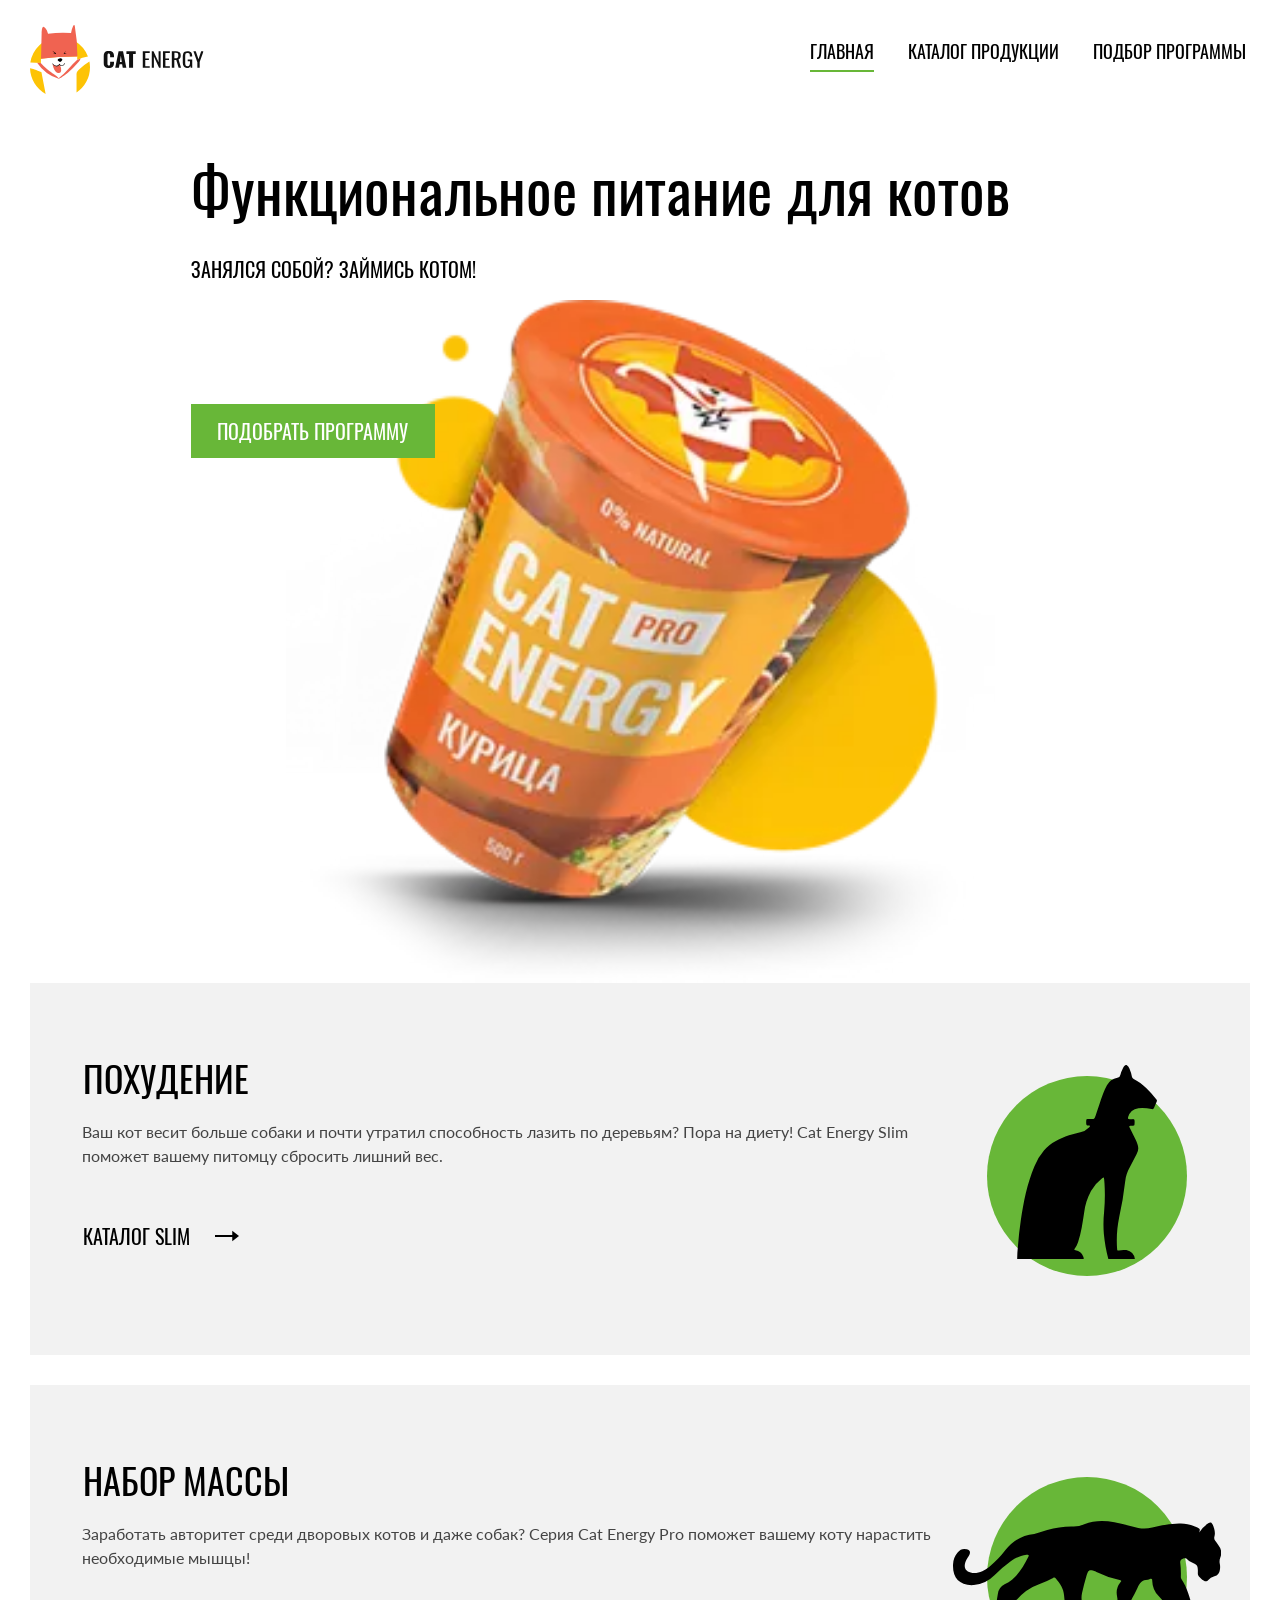
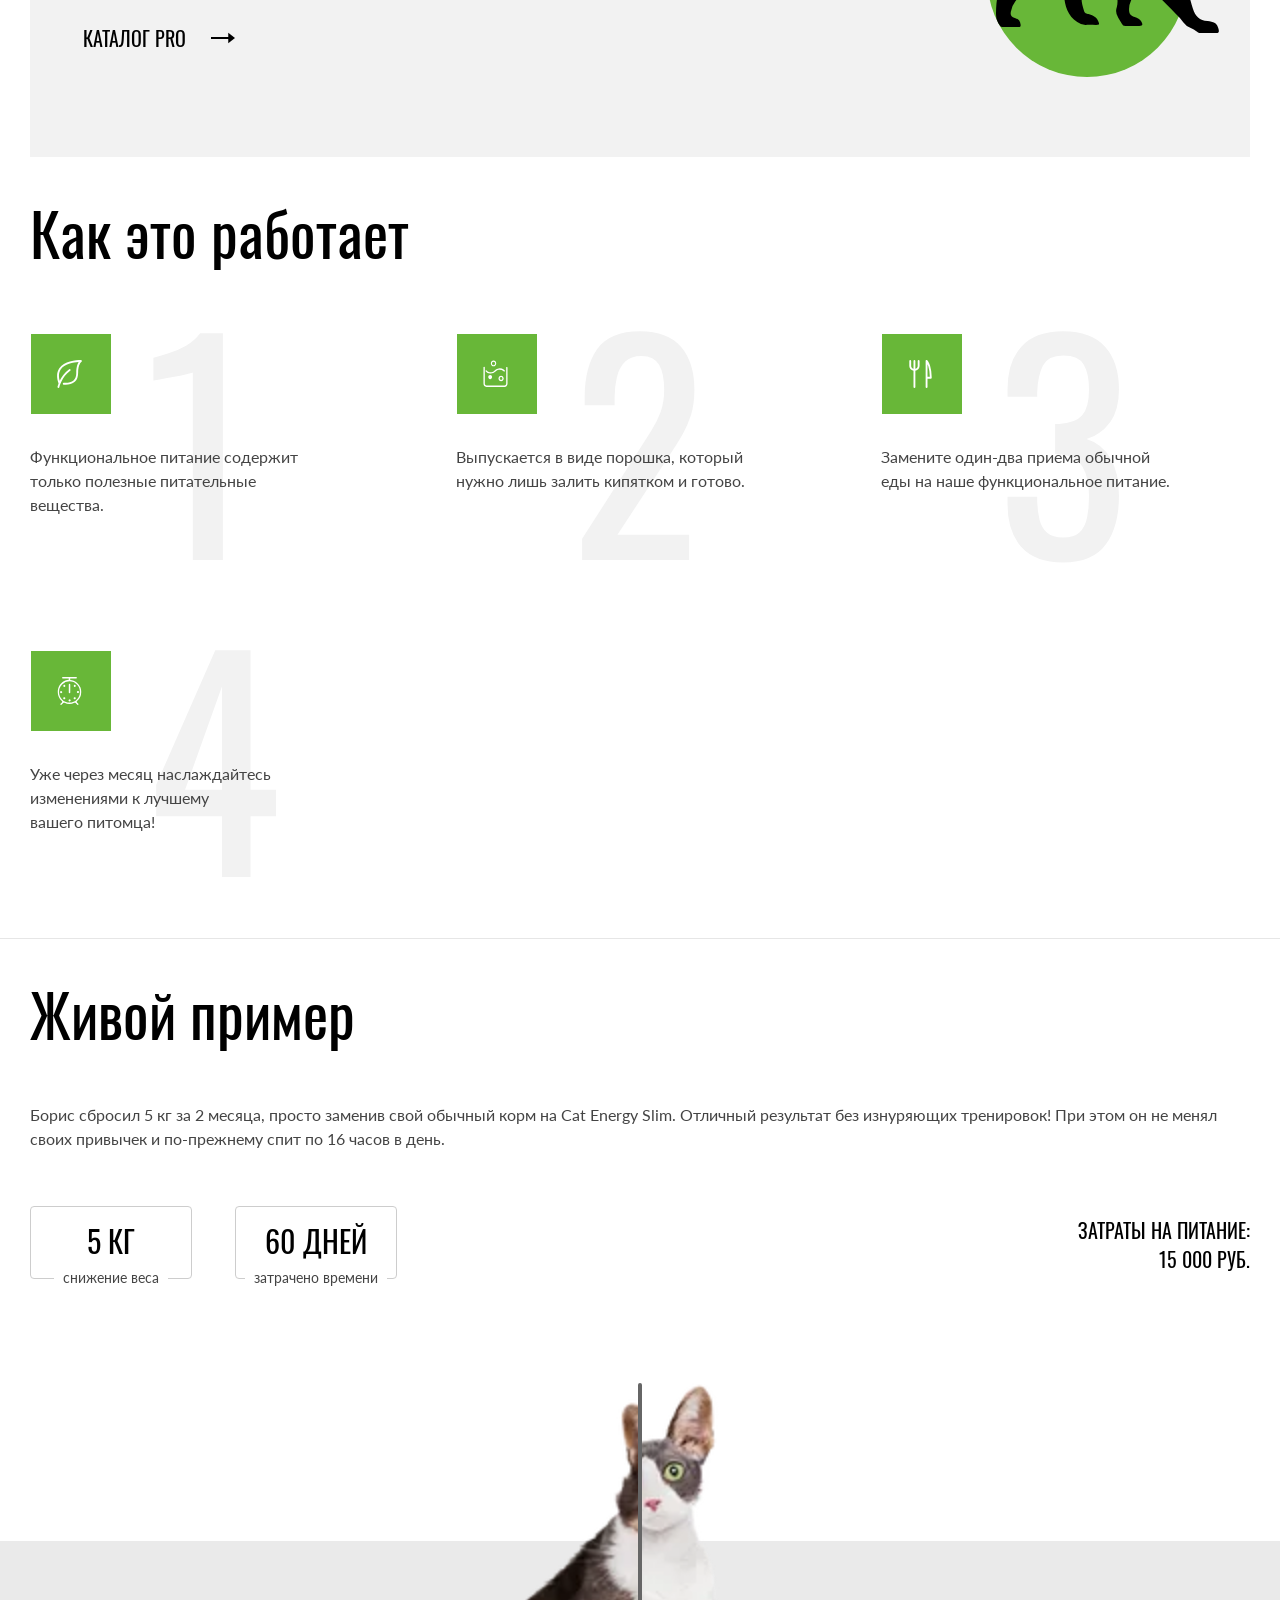
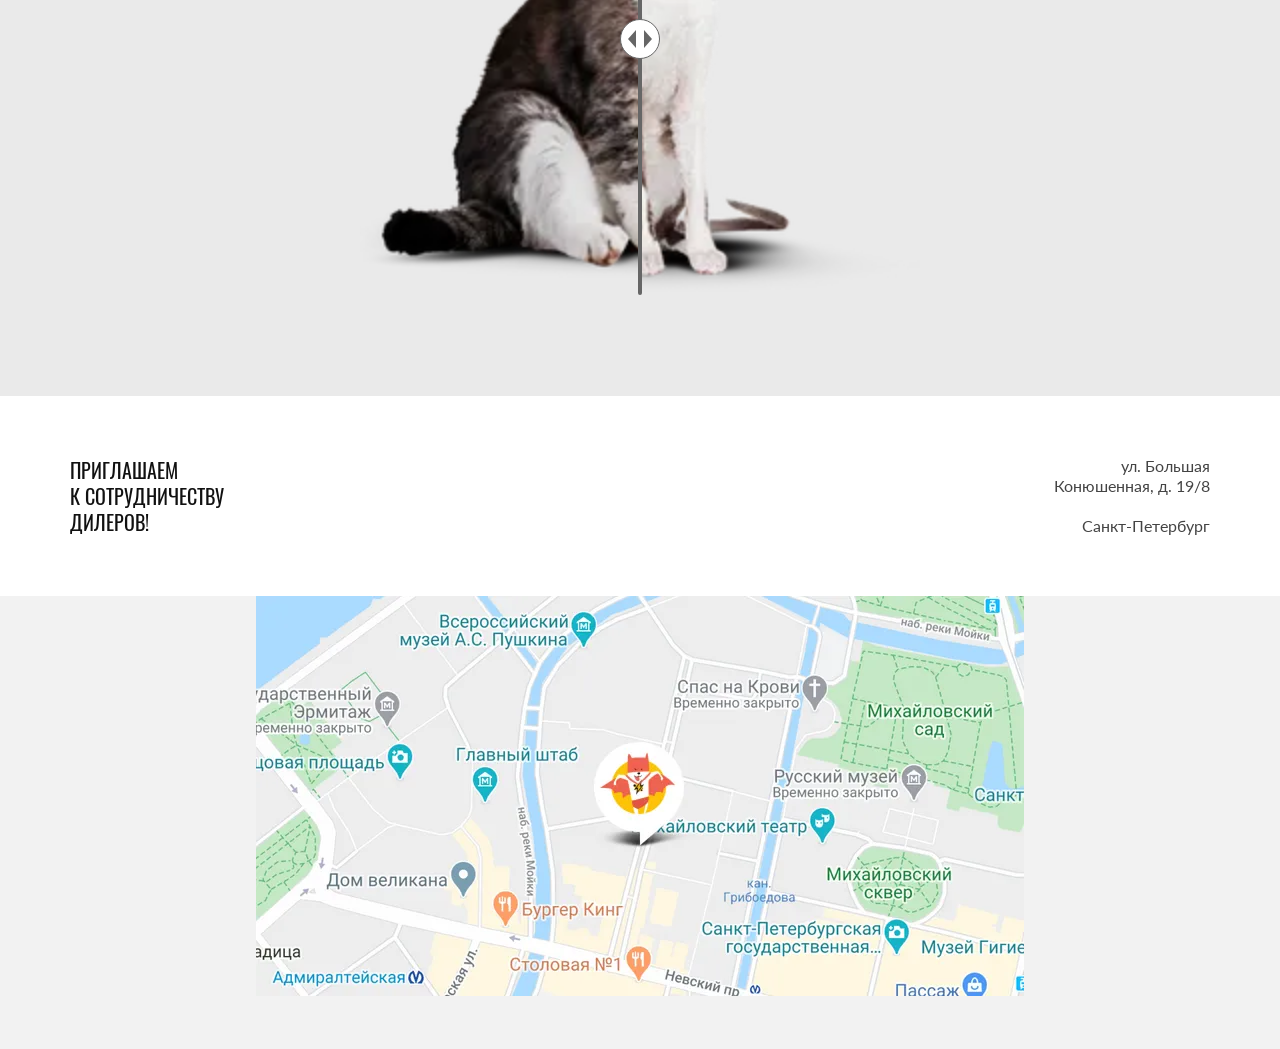
==== commit 7e949b39: "Deploying to gh-pages from @ DaniilDvoretskiy/2496561-cat-energy-31@36daef58dea16e5e0ac71655b3e81829" ====
--- a/index.html
+++ b/index.html
@@ -1 +1 @@
-<!DOCTYPE html><html class="page" lang="ru"><head><meta charset="UTF-8"><title>Cat Energy</title><meta name="viewport" content="width=device-width,initial-scale=1"><meta name="description" content="Описание функционального питания для котов"><link rel="stylesheet" href="styles/styles.css"><script src="scripts/index.js" defer="defer"></script><link rel="icon" href="favicon.ico"><link rel="icon" type="image/png" sizes="16x16" href="favicons/favicon-16x16.png"><link rel="icon" type="image/png" sizes="32x32" href="favicons/favicon-32x32.png"><link rel="apple-touch-icon" sizes="180x180" href="favicons/apple-icon-180x180.png"><link rel="icon" sizes="192x192" href="favicons/android-icon-192x192.png"><link rel="manifest" href="manifest.webmanifest"><link rel="preload" href="fonts/oswald/oswaldregular.woff2" as="font" crossorigin="anonymous"><link rel="preload" href="fonts/lato/Lato-Regular.woff2" as="font" crossorigin="anonymous"><link rel="preload" href="images/hero/hero-mobile@1x.webp" as="image"><link rel="preload" href="images/backgrounds/background-hero-desktop@1x.webp" as="image"><link rel="preload" href="scripts/index.js" as="script"></head><body class="page__body page__body--index"><header class="main-header container" data-test="header"><a class="main-header__logo-link" href="index.html"><picture><source media="(min-width: 1440px)" width="70" height="59" type="image/svg+xml" srcset="images/logotype/logo-desktop.svg"><source media="(min-width: 768px)" width="60" height="50" type="image/svg+xml" srcset="images/logotype/logo-tablet.svg"><img class="main-header__logo" src="images/logotype/logo-mobile.svg" width="33" height="38" alt="Логотип сайта «Cat Energy»"></picture><picture><source media="(min-width: 1440px)" width="118" height="21" type="image/svg+xml" srcset="images/logotype/logo-text-desktop.svg"><source media="(min-width: 768px)" width="101" height="18" type="image/svg+xml" srcset="images/logotype/logo-text-tablet.svg"><img class="main-header__text-logo" src="images/logotype/logo-text-header-mobile.svg" width="101" height="18" alt="Текстовый логотип сайта «Cat Energy»"></picture></a><nav class="main-nav main-nav--closed main-nav--nojs"><button class="main-nav__toggle" type="button"><span class="visually-hidden">Открыть или закрыть меню</span></button><div class="main-nav__navigation navigation"><ul class="navigation__list"><li class="navigation__item"><a class="navigation__link navigation__link--index-desktop navigation__link--current navigation__link--index-current" href="index.html">Главная</a></li><li class="navigation__item"><a class="navigation__link navigation__link--index-desktop" href="catalog.html">Каталог продукции</a></li><li class="navigation__item"><a class="navigation__link navigation__link--index-desktop" href="#">Подбор программы</a></li></ul></div></nav></header><main class="main-container"><section class="hero container" data-test="hero"><div class="hero__container"><header class="hero__header"><h1 class="hero__title">Функциональное питание для котов</h1><p class="hero__slogan">Занялся собой? Займись котом!</p></header><picture><source media="(min-width: 1440px)" width="552" height="499" type="image/webp" srcset="images/hero/hero-desktop@1x.webp, images/hero/hero-desktop@2x.webp 2x"><source media="(min-width: 768px)" width="709" height="609" type="image/webp" srcset="images/hero/hero-tablet@1x.webp, images/hero/hero-tablet@2x.webp 2x"><source width="280" height="270" type="image/webp" srcset="images/hero/hero-mobile@1x.webp, images/hero/hero-mobile@2x.webp 2x"><source media="(min-width: 1440px)" width="552" height="499" type="image/png" srcset="images/hero/hero-desktop@1x.png, images/hero/hero-desktop@2x.png 2x"><source media="(min-width: 768px)" width="709" height="609" type="image/png" srcset="images/hero/hero-tablet@1x.png, images/hero/hero-tablet@2x.png 2x"><img class="hero__image" src="images/hero/hero-mobile@1x.png" srcset="images/hero/hero-mobile@2x.png 2x" width="280" height="270" loading="eager" alt="Функциональное питание «Про» со вкусом курицы"></picture><a class="hero__link button" href="#">Подобрать программу</a></div></section><section class="programs container" data-test="programs"><h2 class="visually-hidden">Программы питания</h2><div class="programs__container"><ul class="programs__list"><li class="programs__item programs__item--weight-loss"><h3 class="programs__title">Похудение</h3><p class="programs__description">Ваш кот весит больше собаки и почти утратил способность лазить по деревьям? Пора на диету! Cat Energy Slim поможет вашему питомцу сбросить лишний вес.</p><a class="programs__link" href="catalog.html">Каталог slim</a></li><li class="programs__item programs__item--weight-gain"><h3 class="programs__title">Набор массы</h3><p class="programs__description">Заработать авторитет среди дворовых котов и даже собак? Серия Cat Energy Pro поможет вашему коту нарастить необходимые мышцы!</p><a class="programs__link" href="catalog.html">Каталог pro</a></li></ul></div></section><section class="advantages container" data-test="features"><div class="advantages__container"><h2 class="advantages__title">Как это работает</h2><ul class="advantages__list"><li class="advantages__item advantages__item--nutrients"><p class="advantages__description">Функциональное питание содержит только полезные питательные вещества.</p></li><li class="advantages__item advantages__item--view"><p class="advantages__description">Выпускается в виде порошка, который нужно лишь залить кипятком и готово.</p></li><li class="advantages__item advantages__item--nutrition"><p class="advantages__description">Замените один-два приема обычной еды на наше функциональное питание.</p></li><li class="advantages__item advantages__item--time"><p class="advantages__description">Уже через месяц наслаждайтесь изменениями к&nbsp;лучшему вашего&nbsp;питомца!</p></li></ul></div></section><section class="living-example container" data-test="proof"><div class="living-example__container"><div class="living-example__wrapper"><header class="living-example__header"><h2 class="living-example__title">Живой пример</h2><p class="living-example__description">Борис сбросил 5 кг за 2 месяца, просто заменив свой обычный корм на Cat Energy Slim. Отличный результат без изнуряющих тренировок! При этом он не менял своих привычек и по-прежнему спит по 16 часов в день.</p></header><dl class="living-example__stats stats"><div class="stats__item"><dt class="stats__number">5 кг</dt><dd class="stats__description">снижение веса</dd></div><div class="stats__item"><dt class="stats__number">60 дней</dt><dd class="stats__description stats__description--time">затрачено времени</dd></div><div class="stats__item stats__item--expenses"><dt class="stats__number stats__number--expenses">15 000 руб.</dt><dd class="stats__description stats__description--expenses">Затраты на питание:</dd></div></dl></div><div class="living-example__result"><picture><source media="(min-width: 768px)" width="560" height="512" type="image/webp" srcset="images/sliders/cat-before-tablet-desktop@1x.webp, images/sliders/cat-before-tablet-desktop@2x.webp 2x"><source width="280" height="256" type="image/webp" srcset="images/sliders/cat-before-mobile@1x.webp, images/sliders/cat-before-mobile@2x.webp 2x"><source media="(min-width: 768px)" width="560" height="512" type="image/png" srcset="images/sliders/cat-before-tablet-desktop@1x.png, images/sliders/cat-before-tablet-desktop@2x.png 2x"><img class="living-example__result-image-before" src="images/sliders/cat-before-mobile@1x.png" srcset="images/sliders/cat-before-mobile@2x.png 2x" width="280" height="256" loading="lazy" alt="Изображение толстого кота"></picture><button class="living-example__result-slider" type="button"><span class="visually-hidden">Слайдер результата до и после</span></button><picture><source media="(min-width: 768px)" width="560" height="512" type="image/webp" srcset="images/sliders/cat-after-tablet-desktop@1x.webp, images/sliders/cat-after-tablet-desktop@2x.webp 2x"><source width="280" height="256" type="image/webp" srcset="images/sliders/cat-after-mobile@1x.webp, images/sliders/cat-after-mobile@2x.webp 2x"><source media="(min-width: 768px)" width="560" height="512" type="image/png" srcset="images/sliders/cat-after-tablet-desktop@1x.png, images/sliders/cat-after-tablet-desktop@2x.png 2x"><img class="living-example__result-image-after" src="images/sliders/cat-after-mobile@1x.png" srcset="images/sliders/cat-after-mobile@2x.png 2x" width="280" height="256" loading="lazy" alt="Изображение худого кота"></picture></div></div></section><section class="contacts" data-test="contacts"><div class="contacts__container"><div class="contacts__wrapper container"><h2 class="contacts__title">Приглашаем<br>к сотрудничеству<br>дилеров!</h2><p class="contacts__description">ул. Большая<br>Конюшенная, д. 19/8<br>Санкт-Петербург</p></div><div class="contacts__map"><span class="visually-hidden">Карта с расположением магазина «Cat Energy»</span><iframe src="https://www.google.com/maps/embed?pb=!1m18!1m12!1m3!1d420.15848538882386!2d30.32331828829156!3d59.9384169274726!2m3!1f0!2f0!3f0!3m2!1i1024!2i768!4f13.1!3m3!1m2!1s0x469631f6df7d3481%3A0xc0016be317f9a6fd!2sCat%20Energy!5e0!3m2!1sru!2sru!4v1716213298232!5m2!1sru!2sru" width="320" height="362" title="Карта с расположением магазина «Cat Energy»" allowfullscreen loading="lazy"></iframe></div></div></section></main><footer class="main-footer" data-test="footer"><div class="main-footer__container container"><section class="footer-logo"><h2 class="visually-hidden">Текстовый логотип сайта</h2><a class="footer-logo__logo" href="#"><img class="footer-logo__text-logo" src="images/logotype/logo-text-footer.svg" width="128" height="24" alt="Текстовый логотип сайта «Cat Energy»"></a></section><section class="footer-social"><h2 class="visually-hidden">Социальные сети</h2><ul class="footer-social__list"><li class="footer-social__item"><a class="footer-social__link footer-social__link--vkontakte" href="https://vk.com/htmlacademy" target="_blank" rel="noreferrer noopener"><span class="visually-hidden">Вконтакте</span></a></li><li class="footer-social__item"><a class="footer-social__link footer-social__link--youtube" href="https://www.youtube.com/user/htmlacademyru" target="_blank" rel="noreferrer noopener"><span class="visually-hidden">Ютуб</span></a></li><li class="footer-social__item"><a class="footer-social__link footer-social__link--telegram" href="https://t.me/htmlacademy" target="_blank" rel="noreferrer noopener"><span class="visually-hidden">Телеграмм</span></a></li></ul></section><section class="footer-copyright"><h2 class="visually-hidden">Сайт автора</h2><a class="footer-copyright__link" href="https://htmlacademy.ru/intensive/adaptive" target="_blank" rel="noreferrer noopener"><p class="footer-copyright__text">HTML Academy</p></a></section></div></footer></body></html>+<!DOCTYPE html><html class="page" lang="ru"><head><meta charset="UTF-8"><title>Cat Energy</title><meta name="viewport" content="width=device-width,initial-scale=1"><meta name="description" content="Описание функционального питания для котов"><link rel="stylesheet" href="styles/styles.css"><script src="scripts/index.js" defer="defer"></script><link rel="icon" href="favicon.ico"><link rel="icon" type="image/png" sizes="16x16" href="favicons/favicon-16x16.png"><link rel="icon" type="image/png" sizes="32x32" href="favicons/favicon-32x32.png"><link rel="apple-touch-icon" sizes="180x180" href="favicons/apple-icon-180x180.png"><link rel="icon" sizes="192x192" href="favicons/android-icon-192x192.png"><link rel="manifest" href="manifest.webmanifest"><link rel="preload" href="fonts/oswald/oswaldregular.woff2" as="font" crossorigin="anonymous"><link rel="preload" href="fonts/lato/Lato-Regular.woff2" as="font" crossorigin="anonymous"><link rel="preload" href="images/hero/hero-mobile@1x.webp" as="image"><link rel="preload" href="images/backgrounds/background-hero-desktop@1x.webp" as="image"><link rel="preload" href="scripts/index.js" as="script"></head><body class="page__body page__body--index"><header class="main-header container" data-test="header"><a class="main-header__logo-link" href="index.html"><picture><source media="(min-width: 1440px)" width="70" height="59" type="image/svg+xml" srcset="images/logotype/logo-desktop.svg"><source media="(min-width: 768px)" width="60" height="50" type="image/svg+xml" srcset="images/logotype/logo-tablet.svg"><img class="main-header__logo" src="images/logotype/logo-mobile.svg" width="33" height="38" alt="Логотип сайта «Cat Energy»"></picture><picture><source media="(min-width: 1440px)" width="118" height="21" type="image/svg+xml" srcset="images/logotype/logo-text-desktop.svg"><source media="(min-width: 768px)" width="101" height="18" type="image/svg+xml" srcset="images/logotype/logo-text-tablet.svg"><img class="main-header__text-logo" src="images/logotype/logo-text-header-mobile.svg" width="101" height="18" alt="Текстовый логотип сайта «Cat Energy»"></picture></a><nav class="main-nav main-nav--closed main-nav--nojs"><button class="main-nav__toggle" type="button"><span class="visually-hidden">Открыть или закрыть меню</span></button><div class="main-nav__navigation navigation"><ul class="navigation__list"><li class="navigation__item"><a class="navigation__link navigation__link--index-desktop navigation__link--current navigation__link--index-current" href="index.html">Главная</a></li><li class="navigation__item"><a class="navigation__link navigation__link--index-desktop" href="catalog.html">Каталог продукции</a></li><li class="navigation__item"><a class="navigation__link navigation__link--index-desktop" href="#">Подбор программы</a></li></ul></div></nav></header><main class="main-container"><section class="hero container" data-test="hero"><div class="hero__container"><header class="hero__header"><h1 class="hero__title">Функциональное питание для котов</h1><p class="hero__slogan">Занялся собой? Займись котом!</p></header><picture><source media="(min-width: 1440px)" width="552" height="499" type="image/webp" srcset="images/hero/hero-desktop@1x.webp, images/hero/hero-desktop@2x.webp 2x"><source media="(min-width: 768px)" width="709" height="609" type="image/webp" srcset="images/hero/hero-tablet@1x.webp, images/hero/hero-tablet@2x.webp 2x"><source width="280" height="270" type="image/webp" srcset="images/hero/hero-mobile@1x.webp, images/hero/hero-mobile@2x.webp 2x"><source media="(min-width: 1440px)" width="552" height="499" type="image/png" srcset="images/hero/hero-desktop@1x.png, images/hero/hero-desktop@2x.png 2x"><source media="(min-width: 768px)" width="709" height="609" type="image/png" srcset="images/hero/hero-tablet@1x.png, images/hero/hero-tablet@2x.png 2x"><img class="hero__image" src="images/hero/hero-mobile@1x.png" srcset="images/hero/hero-mobile@2x.png 2x" width="280" height="270" loading="eager" alt="Функциональное питание «Про» со вкусом курицы"></picture><a class="hero__link button" href="#">Подобрать программу</a></div></section><section class="programs container" data-test="programs"><h2 class="visually-hidden">Программы питания</h2><div class="programs__container"><ul class="programs__list"><li class="programs__item programs__item--weight-loss"><h3 class="programs__title">Похудение</h3><p class="programs__description">Ваш кот весит больше собаки и почти утратил способность лазить по деревьям? Пора на диету! Cat Energy Slim поможет вашему питомцу сбросить лишний вес.</p><a class="programs__link" href="catalog.html">Каталог slim</a></li><li class="programs__item programs__item--weight-gain"><h3 class="programs__title">Набор массы</h3><p class="programs__description">Заработать авторитет среди дворовых котов и даже собак? Серия Cat Energy Pro поможет вашему коту нарастить необходимые мышцы!</p><a class="programs__link" href="catalog.html">Каталог pro</a></li></ul></div></section><section class="advantages container" data-test="features"><div class="advantages__container"><h2 class="advantages__title">Как это работает</h2><ul class="advantages__list"><li class="advantages__item advantages__item--nutrients"><p class="advantages__description">Функциональное питание содержит только полезные питательные вещества.</p></li><li class="advantages__item advantages__item--view"><p class="advantages__description">Выпускается в виде порошка, который нужно лишь залить кипятком и готово.</p></li><li class="advantages__item advantages__item--nutrition"><p class="advantages__description">Замените один-два приема обычной еды на наше функциональное питание.</p></li><li class="advantages__item advantages__item--time"><p class="advantages__description">Уже через месяц наслаждайтесь изменениями к&nbsp;лучшему вашего&nbsp;питомца!</p></li></ul></div></section><section class="living-example container" data-test="proof"><div class="living-example__container"><div class="living-example__wrapper"><header class="living-example__header"><h2 class="living-example__title">Живой пример</h2><p class="living-example__description">Борис сбросил 5 кг за 2 месяца, просто заменив свой обычный корм на Cat Energy Slim. Отличный результат без изнуряющих тренировок! При этом он не менял своих привычек и по-прежнему спит по 16 часов в день.</p></header><dl class="living-example__stats stats"><div class="stats__item"><dt class="stats__number">5 кг</dt><dd class="stats__description">снижение веса</dd></div><div class="stats__item"><dt class="stats__number">60 дней</dt><dd class="stats__description stats__description--time">затрачено времени</dd></div><div class="stats__item stats__item--expenses"><dt class="stats__number stats__number--expenses">15 000 руб.</dt><dd class="stats__description stats__description--expenses">Затраты на питание:</dd></div></dl></div><div class="living-example__result"><picture><source media="(min-width: 768px)" width="560" height="512" type="image/webp" srcset="images/sliders/cat-before-tablet-desktop@1x.webp, images/sliders/cat-before-tablet-desktop@2x.webp 2x"><source width="280" height="256" type="image/webp" srcset="images/sliders/cat-before-mobile@1x.webp, images/sliders/cat-before-mobile@2x.webp 2x"><source media="(min-width: 768px)" width="560" height="512" type="image/png" srcset="images/sliders/cat-before-tablet-desktop@1x.png, images/sliders/cat-before-tablet-desktop@2x.png 2x"><img class="living-example__result-image-before" src="images/sliders/cat-before-mobile@1x.png" srcset="images/sliders/cat-before-mobile@2x.png 2x" width="280" height="256" loading="lazy" alt="Изображение толстого кота"></picture><button class="living-example__result-slider" type="button"><span class="visually-hidden">Слайдер результата до и после</span></button><picture><source media="(min-width: 768px)" width="560" height="512" type="image/webp" srcset="images/sliders/cat-after-tablet-desktop@1x.webp, images/sliders/cat-after-tablet-desktop@2x.webp 2x"><source width="280" height="256" type="image/webp" srcset="images/sliders/cat-after-mobile@1x.webp, images/sliders/cat-after-mobile@2x.webp 2x"><source media="(min-width: 768px)" width="560" height="512" type="image/png" srcset="images/sliders/cat-after-tablet-desktop@1x.png, images/sliders/cat-after-tablet-desktop@2x.png 2x"><img class="living-example__result-image-after" src="images/sliders/cat-after-mobile@1x.png" srcset="images/sliders/cat-after-mobile@2x.png 2x" width="280" height="256" loading="lazy" alt="Изображение худого кота"></picture></div></div></section><section class="contacts" data-test="contacts"><div class="contacts__container"><div class="contacts__wrapper container"><h2 class="contacts__title">Приглашаем<br>к сотрудничеству<br>дилеров!</h2><div class="contacts__description-wrapper"><span class="contacts__description contacts__description-street">ул. Большая<br>Конюшенная, д. 19/8</span> <span class="contacts__description">Санкт-Петербург</span></div></div><div class="contacts__map"><span class="visually-hidden">Карта с расположением магазина «Cat Energy»</span><iframe src="https://www.google.com/maps/embed?pb=!1m18!1m12!1m3!1d420.15848538882386!2d30.32331828829156!3d59.9384169274726!2m3!1f0!2f0!3f0!3m2!1i1024!2i768!4f13.1!3m3!1m2!1s0x469631f6df7d3481%3A0xc0016be317f9a6fd!2sCat%20Energy!5e0!3m2!1sru!2sru!4v1716213298232!5m2!1sru!2sru" width="320" height="362" title="Карта с расположением магазина «Cat Energy»" allowfullscreen loading="lazy"></iframe></div></div></section></main><footer class="main-footer" data-test="footer"><div class="main-footer__container container"><section class="footer-logo"><h2 class="visually-hidden">Текстовый логотип сайта</h2><a class="footer-logo__logo" href="#"><img class="footer-logo__text-logo" src="images/logotype/logo-text-footer.svg" width="128" height="24" alt="Текстовый логотип сайта «Cat Energy»"></a></section><section class="footer-social"><h2 class="visually-hidden">Социальные сети</h2><ul class="footer-social__list"><li class="footer-social__item"><a class="footer-social__link footer-social__link--vkontakte" href="https://vk.com/htmlacademy" target="_blank" rel="noreferrer noopener"><span class="visually-hidden">Вконтакте</span></a></li><li class="footer-social__item"><a class="footer-social__link footer-social__link--youtube" href="https://www.youtube.com/user/htmlacademyru" target="_blank" rel="noreferrer noopener"><span class="visually-hidden">Ютуб</span></a></li><li class="footer-social__item"><a class="footer-social__link footer-social__link--telegram" href="https://t.me/htmlacademy" target="_blank" rel="noreferrer noopener"><span class="visually-hidden">Телеграмм</span></a></li></ul></section><section class="footer-copyright"><h2 class="visually-hidden">Сайт автора</h2><a class="footer-copyright__link" href="https://htmlacademy.ru/intensive/adaptive" target="_blank" rel="noreferrer noopener"><p class="footer-copyright__text">HTML Academy</p></a></section></div></footer></body></html>
--- a/styles/styles.css
+++ b/styles/styles.css
@@ -1 +1 @@
-@font-face{font-family:Oswald;font-weight:400;font-style:normal;src:url(../fonts/oswald/oswaldregular.woff2)format("woff2");font-display:swap}@font-face{font-family:Lato;font-weight:400;font-style:normal;src:url(../fonts/lato/Lato-Regular.woff2)format("woff2");font-display:swap}*,:before,:after{box-sizing:border-box}img{object-fit:contain;max-width:100%;height:auto}.visually-hidden{clip:rect(0 0 0 0);border:0;width:1px;height:1px;margin:-1px;padding:0;position:absolute;overflow:hidden}html{height:100%}body{color:#444;background-color:#fff;height:100%;margin:0;font-family:Oswald,sans-serif;font-size:14px;font-weight:400;line-height:18px}.button{text-transform:uppercase;color:#fff;text-align:center;cursor:pointer;background-color:#68b738;border:none;font-family:Oswald,sans-serif;font-size:16px;line-height:20px;text-decoration:none;display:block}.button:hover{background-color:#5eaa2f}.button:active{color:#ffffff4d;background-color:#5eaa2f}.page__body{flex-direction:column;min-height:100%;display:flex;position:relative}@media (width>=1440px){.page__body--index:before{content:"";z-index:-1;background-color:#525359;background-image:-webkit-image-set(url(../images/backgrounds/background-hero-desktop@1x.webp) 1x type("image/webp"),url(../images/backgrounds/background-hero-desktop@2x.webp) 2x type("image/webp"),url(../images/backgrounds/background-hero-desktop@1x.png) 1x type("image/png"),url(../images/backgrounds/background-hero-desktop@2x.png) 2x type("image/png"));background-image:image-set("../images/backgrounds/background-hero-desktop@1x.webp" 1x type("image/webp"),"../images/backgrounds/background-hero-desktop@2x.webp" 2x type("image/webp"),"../images/backgrounds/background-hero-desktop@1x.png" 1x type("image/png"),"../images/backgrounds/background-hero-desktop@2x.png" 2x type("image/png"));background-position:0;background-repeat:no-repeat;background-size:contain;width:50%;height:694px;position:absolute;top:0;right:0}.page__body--index:after{content:"";z-index:-1;background-image:linear-gradient(90deg,#68b738d9 100%,#525359 50%);width:50%;height:694px;position:absolute;right:0}}.container{padding:0 20px}@media (width>=768px){.container{padding:0 30px}}@media (width>=1440px){.container{padding:0 110px}}.main-container{flex-grow:1}@media (width<=767px){.main-header{padding:0;position:relative}.main-header:after{content:"";border-bottom:1px solid #d9d9d9;width:100vw;position:absolute}}.main-header__logo-link{flex-flow:wrap;justify-content:flex-start;align-items:center;gap:56px;width:260px;padding:13px 20px 12px;text-decoration:none;display:flex}.main-header__logo-link:hover{opacity:.8}.main-header__logo-link:active{opacity:.6}@media (width>=768px){.main-header{text-align:center;flex-flow:wrap;justify-content:space-between;min-height:75px;padding:0;display:flex}.main-header__logo-link{gap:13px;margin:0;padding:25px 30px}}@media (width>=1440px){.main-header{width:1440px;min-height:143px;margin:0 auto}.main-header__logo-link{gap:14px;width:400px;margin:0;padding:55px 55px 29px 110px}}@media (width<=767px){.main-nav{background-color:#fff;width:auto;position:relative}.main-nav--closed .main-nav__toggle{z-index:2;cursor:pointer;background-color:#fff;background-image:url(../icons/stack.svg#open-navigation);background-repeat:no-repeat;border:none;width:24px;height:24px;display:block;position:absolute;top:-45px;right:20px}.main-nav--closed .main-nav__toggle:hover{opacity:.6}.main-nav--closed .main-nav__toggle:active{opacity:.3}.main-nav--closed .navigation__item{display:none}.main-nav--opened .main-nav__navigation{z-index:1;background-color:#fff;width:100%;position:absolute}.main-nav--opened .main-nav__toggle{z-index:2;cursor:pointer;background-color:#fff;background-image:url(../icons/stack.svg#close-navigation);background-repeat:no-repeat;border:none;width:18px;height:18px;display:block;position:absolute;top:-45px;right:20px}.main-nav--opened .main-nav__toggle:hover{opacity:.6}.main-nav--opened .main-nav__toggle:active{opacity:.3}.main-nav--nojs .main-nav__toggle{display:none}.main-nav--nojs .main-nav__navigation{min-height:0;position:static}.main-nav--nojs .navigation__item{display:block}}@media (width>=768px){.main-nav__toggle{display:none}}.navigation__list{flex-flow:column wrap;align-items:center;margin:0;padding:0;list-style:none;display:flex}.navigation__item{text-align:center;border-top:1px solid #e6e6e6;width:100%}.navigation__link{text-transform:uppercase;color:#000;padding-top:22px;padding-bottom:24px;font-size:20px;line-height:20px;text-decoration:none;display:block}.navigation__link:hover,.navigation__link:focus{opacity:.6}.navigation__link:active{opacity:.3}@media (width>=768px){.navigation__list{flex-flow:wrap;padding-right:17px}.navigation__item{border:none;width:auto;min-height:36px;padding:0;position:relative}.navigation__link--current{position:relative}.navigation__link--current:after{content:"";border-bottom:2px solid #68b738;width:calc(100% - 34px);position:absolute;bottom:1px;left:50%;transform:translate(-50%)}.navigation__link{padding:39px 17px 10px;font-size:18px;line-height:24px}}@media (width>=1440px){.navigation__list{width:100%;padding-right:94px}.navigation__link--index-current:after{content:"";border-bottom:2px solid #fff;width:calc(100% - 32px);position:absolute;bottom:2px;left:50%;transform:translate(-50%)}.navigation__link{padding:71px 16px 10px;font-size:20px;line-height:30px}.navigation__link--index-desktop{color:#fff}}.hero{text-align:center;flex-direction:column;align-items:center;width:100%;padding:0;display:flex;position:relative}.hero:before{content:"";z-index:-1;background-image:-webkit-linear-gradient(#68b738d9 100%,#fff 63%),-webkit-image-set(url(../images/backgrounds/background-hero-mobile@1x.webp) 1x type("image/webp"),url(../images/backgrounds/background-hero-mobile@2x.webp) 2x type("image/webp"),url(../images/backgrounds/background-hero-mobile@1x.png) 1x type("image/png"),url(../images/backgrounds/background-hero-mobile@2x.png) 2x type("image/png")),-webkit-linear-gradient(90deg,#525359 50%,#444 50%);background-image:linear-gradient(#68b738d9 100%,#fff 63%),image-set("../images/backgrounds/background-hero-mobile@1x.webp" 1x type("image/webp"),"../images/backgrounds/background-hero-mobile@2x.webp" 2x type("image/webp"),"../images/backgrounds/background-hero-mobile@1x.png" 1x type("image/png"),"../images/backgrounds/background-hero-mobile@2x.png" 2x type("image/png")),linear-gradient(90deg,#525359 50%,#444 50%);background-position:top;background-repeat:no-repeat;background-size:contain;width:100%;height:302px;position:absolute}.hero__image{margin:0 20px;position:relative}.hero__header{padding:27px 35px 29px}.hero__title{text-align:center;color:#fff;margin:0 0 25px;font-size:36px;font-weight:400;line-height:36px}.hero__slogan{text-transform:uppercase;text-align:center;color:#fff;margin:0;font-size:14px;line-height:14px}.hero__link{margin:0 20px;padding:10px 39px}@media (width>=768px){.hero{height:875px}.hero:before{display:none}.hero__container{background-image:none;padding:0}.hero__header{padding:65px 200px 21px 120px}.hero__title{text-align:left;color:#000;margin-bottom:40px;font-size:60px;line-height:60px}.hero__slogan{text-align:left;color:#000;font-size:20px;line-height:20px}.hero__image{margin:0 30px;position:relative}.hero__link{width:244px;margin:0;padding:14px 26px;font-size:20px;line-height:26px;position:relative;bottom:583px;left:120px}}@media (width>=1440px){.hero{background-image:none;height:552px}.hero__container{background:0 0;width:1440px;height:552px;margin:0 auto;padding-left:190px}.hero__image{top:-261px;left:18px}.hero__header{width:450px;padding:81px 0 0}.hero__link{bottom:448px;left:0}}.programs__container{padding-top:20px}.programs__list{margin:0;padding:0;list-style:none}.programs__item{background-color:#f2f2f2;min-height:266px;margin-bottom:20px;position:relative}.programs__item--weight-loss:before{content:"";background-color:#68b738;border-radius:50%;width:50px;height:50px;position:absolute;top:24px;left:20px}.programs__item--weight-loss:after{content:"";background-image:url(../icons/stack.svg#cat-slim);width:36px;height:50px;position:absolute;top:21px;left:27px}.programs__item--weight-gain:before{content:"";background-color:#68b738;border-radius:50%;width:50px;height:50px;position:absolute;top:24px;left:20px}.programs__item--weight-gain:after{content:"";background-image:url(../icons/stack.svg#cat-pro);width:67px;height:28px;position:absolute;top:35px;left:12px}.programs__title{color:#000;text-transform:uppercase;margin:0;padding-top:30px;padding-left:90px;font-size:24px;font-weight:400;line-height:37px}.programs__description{border-bottom:1px solid #d9d9d9;margin:0 20px;padding:29px 0 23px;font-family:Lato,sans-serif}.programs__link{text-transform:uppercase;text-align:center;color:#000;padding:19px 47px 20px 21px;font-size:16px;line-height:16px;text-decoration:none;display:inline-block;position:relative}.programs__link:after{content:"";background-image:url(../icons/stack.svg#icon-arrow-long);background-position:-8px;background-repeat:no-repeat;width:32px;height:12px;transition:background-position .3s;position:absolute;bottom:24px;left:120px}.programs__link:hover:after,.programs__link:focus:after{background-position:0}.programs__link:active{opacity:.3}@media (width>=768px){.programs__container{padding-top:0}.programs__item{min-height:372px;margin-bottom:30px}.programs__item--weight-loss:before{width:200px;height:200px;top:92px;left:auto;right:63px}.programs__item--weight-loss:after{width:140px;height:194px;top:81px;left:auto;right:93px}.programs__item--weight-gain:before{width:200px;height:200px;top:91px;left:auto;right:63px}.programs__item--weight-gain:after{width:268px;height:112px;top:135px;left:auto;right:29px}.programs__title{padding:77px 228px 24px 53px;font-size:36px;line-height:36px}.programs__description{border:none;margin:0;padding:0 316px 48px 52px;font-size:16px;line-height:24px}.programs__link{padding:5px 20px 52px 53px;font-size:20px;line-height:30px}.programs__link:after{bottom:62px;left:185px}}@media (width>=1440px){.programs__container{width:1220px;margin:0 auto;padding-top:82px}.programs__list{grid-template-columns:1fr 1fr;column-gap:80px;display:grid}.programs__item{min-height:374px;margin-bottom:59px}.programs__item--weight-loss:before{width:100px;height:100px;top:47px;left:52px}.programs__item--weight-loss:after{width:70px;height:97px;top:41px;left:67px}.programs__item--weight-gain:before{width:100px;height:100px;top:47px;left:52px}.programs__item--weight-gain:after{width:134px;height:56px;top:67px;left:33px}.programs__title{margin-bottom:73px;padding:77px 0 0 214px}.programs__description{padding:0 61px 23px 52px}.programs__link:after{bottom:63px;left:185px}}.advantages__container{padding-bottom:28px}.advantages__title{text-align:left;color:#000;margin:0 0 40px;font-size:36px;font-weight:400;line-height:40px}.advantages__list{margin:0;padding:0;list-style:none}.advantages__item{min-height:60px;margin-bottom:20px;position:relative}.advantages__item:before{content:"";background-color:#68b738;width:60px;height:60px;position:absolute;top:0;left:0}.advantages__item--nutrients:after{content:"";background-image:url(../icons/stack.svg#icon-leaf);background-repeat:no-repeat;width:25px;height:28px;display:block;position:absolute;top:16px;left:18px}.advantages__item--view:after{content:"";background-image:url(../icons/stack.svg#icon-glass-of-water);background-repeat:no-repeat;width:25px;height:28px;display:block;position:absolute;top:16px;left:18px}.advantages__item--nutrition:after{content:"";background-image:url(../icons/stack.svg#icon-eat);background-repeat:no-repeat;width:25px;height:28px;display:block;position:absolute;top:16px;left:18px}.advantages__item--time:after{content:"";background-image:url(../icons/stack.svg#icon-alarm);background-repeat:no-repeat;width:25px;height:28px;display:block;position:absolute;top:16px;left:18px}.advantages__description{margin:0 0 20px 80px;font-family:Lato,sans-serif}@media (width>=768px){.advantages__container{padding-top:15px;padding-bottom:47px}.advantages__title{margin-bottom:32px;font-size:60px;line-height:60px}.advantages__list{grid-gap:37px 130px;counter-reset:section;grid-template-columns:repeat(auto-fill,minmax(240px,1fr));padding:0 73px 0 0;display:grid}.advantages__item{margin:0}.advantages__item:before{width:80px;height:80px;top:40px;left:1px}.advantages__item--nutrients:after,.advantages__item--view:after,.advantages__item--nutrition:after,.advantages__item--time:after{top:66px;left:27px}.advantages__description{margin:0;padding:151px 0 57px;font-size:16px;line-height:24px}.advantages__description:after{counter-increment:section;content:counters(section,".")" ";color:#f2f2f2;z-index:-1;font-family:Oswald,sans-serif;font-size:280px;line-height:280px;position:absolute;top:0;left:115px;right:auto}}@media (width>=1440px){.advantages__container{width:1220px;margin:0 auto;padding-top:11px;padding-bottom:69px}.advantages__list{grid-gap:0 80px;padding:0}}.living-example{background-color:#eaeaea;padding-top:25px;padding-bottom:22px}.living-example__header{padding-bottom:20px}.living-example__title{text-align:left;color:#000;margin:0;padding-bottom:40px;font-size:36px;font-weight:400;line-height:40px}.living-example__description{text-align:left;margin:0;font-family:Lato,sans-serif}.living-example__stats{flex-flow:wrap;column-gap:32px;margin:0 0 20px;display:flex}.living-example__result{grid-template-columns:1fr;justify-items:center;display:grid;position:relative;bottom:18px}.living-example__result picture{display:contents}.living-example__result-image-before{-webkit-clip-path:inset(0 50% 0 0);clip-path:inset(0 50% 0 0);grid-area:1/1/-1/-1}.living-example__result-image-after{-webkit-clip-path:inset(0 0 0 50%);clip-path:inset(0 0 0 50%);grid-area:1/1/-1/-1}.living-example__result-slider{z-index:2;cursor:col-resize;background-color:#fff;border:1px solid #666;border-radius:50%;width:40px;height:40px;position:absolute;top:50%;left:50%;transform:translate(-50%,-50%)}.living-example__result-slider:before{content:"";background-color:#666;border-radius:2px;width:4px;height:256px;position:absolute;top:-110px;left:17px}.living-example__result-slider:after{content:"";background-color:#666;width:24px;height:18px;position:absolute;top:11px;left:7px;-webkit-mask-image:url(../icons/stack.svg#slider-triangle);mask-image:url(../icons/stack.svg#slider-triangle)}.living-example__result-slider:hover,.living-example__result-slider:focus{border-color:#68b738;outline:#68b738}.living-example__result-slider:hover:before,.living-example__result-slider:focus:before,.living-example__result-slider:hover:after,.living-example__result-slider:focus:after{background-color:#68b738}.living-example__result-slider:active{opacity:.6;border-color:#5eaa2f}.living-example__result-slider:active:before,.living-example__result-slider:active:after{opacity:.6;background-color:#5eaa2f}@media (width>=768px){.living-example{background-color:#fff;background-image:linear-gradient(#0000 57%,#eaeaea 57%);padding-top:45px;padding-bottom:0;position:relative}.living-example:before{content:"";border-top:1px solid #e6e6e6;width:100vw;position:absolute;top:0;left:0}.living-example__container{padding-bottom:83px}.living-example__header{padding-bottom:55px}.living-example__title{padding-bottom:60px;font-size:60px;line-height:60px}.living-example__description{font-size:16px;line-height:24px}.living-example__stats{align-items:center;gap:0;margin-bottom:107px}.living-example__stats-expenses{flex-flow:column wrap;padding:0;display:flex}.living-example__result-slider:before{height:512px;top:-237px;left:17px}}@media (width>=1440px){.living-example{background-color:#eaeaea;background-image:linear-gradient(#fff 50%,#0000 23%);padding-top:0}.living-example:before{display:none}.living-example__container{grid-template-columns:1fr 1fr;width:1220px;margin:0 auto;padding-bottom:0;display:grid}.living-example__header{padding-bottom:69px}.living-example__title{padding-bottom:146px;padding-right:200px}.living-example__description{padding-right:180px}.living-example__stats{width:436px;margin-bottom:23px}.living-example__stats-expenses{flex-flow:column wrap;padding:0;display:flex}.living-example__result{top:0;left:25px}.living-example__result-slider{top:42%;transform:translate(-50%,-38%)}}.stats__item{border:1px solid #cdcdcd;border-radius:4px;width:124px;height:56px;margin-bottom:15px;padding-top:13px}.stats__item--expenses{border:none;flex-flow:row-reverse wrap;justify-content:flex-end;align-items:center;width:200px;min-height:20px;margin:0 0 0 46px;padding:0;display:flex}.stats__number{text-align:center;text-transform:uppercase;color:#000;margin-bottom:8px;font-size:24px;line-height:24px}.stats__description{text-align:center;background-color:#eaeaea;width:77px;margin:0 auto;font-family:Lato,sans-serif;font-size:12px;line-height:12px;display:block}.stats__description--time{width:87px}.stats__description--expenses{text-align:center;color:#000;text-transform:uppercase;width:125px;margin:0;font-family:Oswald,sans-serif;font-size:14px;line-height:20px}.stats__number--expenses{text-align:center;color:#000;text-transform:uppercase;margin:0;font-family:Oswald,sans-serif;font-size:14px;line-height:20px}@media (width>=768px){.stats__item{width:162px;height:72px;margin-right:43px;padding-top:15px}.stats__item--expenses{flex-flow:column-reverse wrap;width:174px;margin-left:auto;margin-right:0;padding:3px 0 0}.stats__number{margin-bottom:11px;font-size:30px;line-height:37px}.stats__description{background-color:#fff;width:114px;font-size:14px;line-height:14px}.stats__description--time{width:142px}.stats__number--expenses{text-align:right;width:174px;font-size:20px;line-height:20px}.stats__description--expenses{text-align:right;width:174px;height:20px;margin-bottom:9px;font-size:20px;line-height:20px}}@media (width>=1440px){.stats__item{margin-bottom:60px}.stats__item--expenses{flex-flow:row-reverse wrap;align-items:flex-start;width:436px;margin-bottom:0;padding:0}.stats__description{background-color:#eaeaea}.stats__number--expenses{width:155px}}.contacts--catalog{background-color:#f2f2f2}.contacts__wrapper{grid-template-columns:1fr 140px;padding-top:26px;padding-bottom:26px;display:grid}.contacts__title{text-align:left;text-transform:uppercase;color:#111;margin:0;font-size:16px;font-weight:400;line-height:20px}.contacts__description{text-align:left;margin:0;font-family:Lato,sans-serif;line-height:20px}.contacts__map iframe{background-color:#f2f2f2;background-image:-webkit-image-set(url(../images/backgrounds/background-map-mobile@1x.webp) 1x type("image/webp"),url(../images/backgrounds/background-map-mobile@2x.webp) 2x type("image/webp"),url(../images/backgrounds/background-map-mobile@1x.png) 1x type("image/png"),url(../images/backgrounds/background-map-mobile@2x.png) 2x type("image/png"));background-image:image-set("../images/backgrounds/background-map-mobile@1x.webp" 1x type("image/webp"),"../images/backgrounds/background-map-mobile@2x.webp" 2x type("image/webp"),"../images/backgrounds/background-map-mobile@1x.png" 1x type("image/png"),"../images/backgrounds/background-map-mobile@2x.png" 2x type("image/png"));background-position:bottom;background-repeat:no-repeat;background-size:cover;border:none;width:100%;min-height:362px;display:block}@media (width>=768px){.contacts__wrapper{flex-flow:wrap;justify-content:space-between;align-items:center;min-height:200px;padding:50px 70px;display:flex}.contacts__title{width:163px;font-size:20px;line-height:26px}.contacts__description{text-align:right;width:163px;font-size:16px;line-height:30px}.contacts__map iframe{background-image:-webkit-image-set(url(../images/backgrounds/background-map-tablet@1x.webp) 1x type("image/webp"),url(../images/backgrounds/background-map-tablet@2x.webp) 2x type("image/webp"),url(../images/backgrounds/background-map-tablet@1x.png) 1x type("image/png"),url(../images/backgrounds/background-map-tablet@2x.png) 2x type("image/png"));background-image:image-set("../images/backgrounds/background-map-tablet@1x.webp" 1x type("image/webp"),"../images/backgrounds/background-map-tablet@2x.webp" 2x type("image/webp"),"../images/backgrounds/background-map-tablet@1x.png" 1x type("image/png"),"../images/backgrounds/background-map-tablet@2x.png" 2x type("image/png"));min-height:400px}}@media (width>=1440px){.contacts{position:relative}.contacts__container{width:1440px;margin:0 auto}.contacts__wrapper{background-color:#fff;width:565px;min-height:199px;padding:55px 71px 54px 80px;position:absolute;top:95px;left:50%;transform:translate(-108%)}.contacts__description{text-align:left;width:163px}.contacts__map iframe{background-image:-webkit-image-set(url(../images/backgrounds/background-map-desktop@1x.webp) 1x type("image/webp"),url(../images/backgrounds/background-map-desktop@2x.webp) 2x type("image/webp"),url(../images/backgrounds/background-map-desktop@1x.png) 1x type("image/png"),url(../images/backgrounds/background-map-desktop@2x.png) 2x type("image/png"));background-image:image-set("../images/backgrounds/background-map-desktop@1x.webp" 1x type("image/webp"),"../images/backgrounds/background-map-desktop@2x.webp" 2x type("image/webp"),"../images/backgrounds/background-map-desktop@1x.png" 1x type("image/png"),"../images/backgrounds/background-map-desktop@2x.png" 2x type("image/png"))}}.main-footer{background-color:#f2f2f2}.main-footer__container{min-height:240px}@media (width>=768px){.main-footer__container{flex-flow:wrap;justify-content:space-between;align-items:center;min-height:147px;display:flex}}@media (width>=1440px){.main-footer__container{width:1440px;min-height:169px;margin:0 auto}}.footer-logo{text-align:center;border-bottom:1px solid #d9d9d9}.footer-logo:hover,.footer-logo:focus{opacity:.8}.footer-logo .footer-logo__text-logo:active{opacity:.6}.footer-logo__logo{height:24px;min-height:84px;padding-top:40px;padding-bottom:20px;display:block}@media (width>=768px){.footer-logo{border:none}.footer-logo__logo{min-height:147px;padding-top:61px;padding-bottom:55px}}.footer-social{text-align:center;border-bottom:1px solid #d9d9d9;min-height:62px}.footer-social__list{flex-flow:wrap;justify-content:center;gap:4px;margin:0;padding:0;list-style:none;display:flex}.footer-social__link{padding:22px 10px;display:block}.footer-social__link--vkontakte:before{content:"";background-color:#666;width:27px;height:17px;display:block;-webkit-mask-image:url(../icons/stack.svg#icon-vkontakte);mask-image:url(../icons/stack.svg#icon-vkontakte);-webkit-mask-repeat:no-repeat;mask-repeat:no-repeat}.footer-social__link--vkontakte:hover:before,.footer-social__link--vkontakte:focus:before{background-color:#68b738}.footer-social__link--vkontakte:active:before{opacity:.3}.footer-social__link--youtube:before{content:"";background-color:#666;width:27px;height:17px;display:block;-webkit-mask-image:url(../icons/stack.svg#icon-youtube);mask-image:url(../icons/stack.svg#icon-youtube);-webkit-mask-repeat:no-repeat;mask-repeat:no-repeat}.footer-social__link--youtube:hover:before,.footer-social__link--youtube:focus:before{background-color:#68b738}.footer-social__link--youtube:active:before{opacity:.3}.footer-social__link--telegram:before{content:"";background-color:#666;width:27px;height:17px;display:block;-webkit-mask-image:url(../icons/stack.svg#icon-telegram);mask-image:url(../icons/stack.svg#icon-telegram);-webkit-mask-repeat:no-repeat;mask-repeat:no-repeat}.footer-social__link--telegram:hover:before,.footer-social__link--telegram:focus:before{background-color:#68b738}.footer-social__link--telegram:active:before{opacity:.3}@media (width>=768px){.footer-social{border:none;min-height:22px;margin:0 110px 0 145px;padding:44px 0 42px;position:relative}}@media (width>=1440px){.footer-social{margin:0 365px 0 400px}}.footer-copyright__link{color:inherit;padding-top:20px;padding-bottom:40px;text-decoration:none;display:block;position:relative}.footer-copyright__link:after{content:"";background-color:#666;width:27px;height:34px;position:absolute;top:20px;right:0;-webkit-mask-image:url(../images/logotype/logo-copyright.svg);mask-image:url(../images/logotype/logo-copyright.svg);-webkit-mask-repeat:no-repeat;mask-repeat:no-repeat}.footer-copyright__link:hover:after,.footer-copyright__link:focus:after{background-color:#68b738}.footer-copyright__link:active{opacity:.3}.footer-copyright__text{text-align:left;margin:0;padding:7px 0;font-family:Lato,sans-serif;font-size:16px;line-height:20px}@media (width>=768px){.footer-copyright__link{min-height:147px;padding:55px 50px 0 0}.footer-copyright__link:after{top:56px}.footer-copyright__text{padding:8px 0}}.catalog__title{text-align:left;color:#000;margin:0;padding:27px 0 41px;font-size:36px;font-weight:400;line-height:36px}.catalog__list{grid-template-columns:minmax(280px,1fr);margin:0;padding:0 0 25px;list-style:none;display:grid}.catalog__item{grid-template-columns:repeat(auto-fill,minmax(140px,50%));min-height:209px;padding-bottom:6px;display:grid;position:relative}.catalog__item:before{content:"";border-top:1px solid #ebebeb;width:100vw;position:absolute;top:0;left:-20px}.catalog__item--more{padding:0 0 25px;display:block;position:relative}.catalog__item--more:after{content:"";border-top:1px solid #ebebeb;width:100vw;position:absolute;bottom:0;left:-20px}.catalog__link-button{width:200%;height:40px;padding:10px 90px;display:block}@media (width>=768px){.catalog__title{padding:65px 0 165px;font-size:60px;line-height:60px}.catalog__title:before{border:none}.catalog__list{grid-template-columns:repeat(auto-fill,minmax(324px,1fr));gap:137px 60px;padding-bottom:74px}.catalog__item{background-color:#f2f2f2;flex-direction:column;justify-content:flex-end;align-items:center;gap:0;padding:0;display:flex}.catalog__item:before{display:none}.catalog__characteristics{width:250px;min-height:157px;padding-top:141px;padding-bottom:30px}.catalog__item--more{text-align:center;background-color:#fff;border:2px solid #f2f2f2;justify-content:flex-start;padding-top:160px}.catalog__item--more:after{display:none}.catalog__link-button{width:250px;margin:0 37px 40px}}@media (width>=1440px){.catalog__container{width:1220px;margin:0 auto}.catalog__title{padding:45px 0 165px}.catalog__list{grid-template-columns:repeat(4,1fr);gap:144px 80px;padding-bottom:71px}.catalog__characteristics{width:169px;min-height:167px;padding-top:131px;padding-bottom:32px}.catalog__item--more{padding-top:148px}.catalog__link-button{width:169px;padding:10px 50px}}.product-card__link{color:#222;cursor:pointer;padding:30px 36px 0;text-decoration:none;display:block}.product-card__link:hover,.product-card__link:focus{opacity:.6}.product-card__link:active{opacity:.3}.product-card__link--big{padding:23px 28px 0}.product-card__container{text-align:center;padding-top:79px}.product-card__title--more{text-transform:uppercase;color:#111;margin:0 0 8px;font-size:16px;font-weight:400;line-height:20px;position:relative}.product-card__title--more:before{content:"";background-image:url(../icons/stack.svg#icon-plus);background-repeat:no-repeat;width:30px;height:30px;position:absolute;top:-54px;left:50%;transform:translate(-50%)}.product-card__description{text-align:center;margin:0 0 21px;font-family:Lato,sans-serif;font-size:12px;line-height:16px}.product-card__link-button{color:inherit;background-color:#f2f2f2;width:100%;padding:10px 70px;display:block}.product-card__link-button:hover{background-color:#ebebeb}.product-card__link-button:active{color:#444;background-color:#ebebeb}@media (width>=768px){.product-card__link{width:200px;height:210px;position:absolute;top:-70px;left:50%;transform:translate(-50%)}.product-card__link--small{padding:19px}.product-card__link--big{padding:2px 16px}.product-card__container{width:170px;margin-left:77px;margin-right:77px;padding:0}.product-card__title--more{margin-bottom:23px;font-size:20px;line-height:24px}.product-card__title--more:before{width:60px;height:60px;top:-110px}.product-card__description{margin-bottom:82px;font-size:16px;line-height:18px}.product-card__link-button{width:250px;margin:0 37px}}@media (width>=1440px){.product-card__link{width:169px}.product-card__link--small{padding:19px 4px}.product-card__link--big{padding:7px 1px}.product-card__container{margin:0 auto}.product-card__title--more{margin-bottom:26px}.product-card__description{margin-bottom:90px}.product-card__link-button{width:169px;margin:0;padding:10px 30px}}.characteristics__title{text-align:left;text-transform:uppercase;color:#222;width:140px;margin:0;padding:20px 64px 14px 0;font-size:16px;font-weight:400;line-height:20px;text-decoration:none;display:block}.characteristics__title:hover,.characteristics__title:focus{opacity:.6}.characteristics__title:active{opacity:.3}.characteristics__container{justify-content:space-between;display:flex}.characteristics__name,.characteristics__meaning{text-align:center;color:#444;font-family:Lato,sans-serif;font-size:12px;line-height:16px}@media (width>=768px){.characteristics__title{text-align:center;width:250px;padding:20px 57px 21px 58px;font-size:20px;line-height:24px}.characteristics__container{padding-bottom:11px;position:relative}.characteristics__container:after{content:"";border:1px solid #cdcdcd;width:250px;position:absolute;bottom:3px;left:0}.characteristics__name{font-size:16px;line-height:20px}.characteristics__meaning{font-family:Lato,sans-serif;font-size:16px;line-height:20px}}@media (width>=1440px){.characteristics__title{width:169px;padding:20px 14px 25px 15px}.characteristics__container:after{width:169px}}.additional-products{padding-bottom:40px;position:relative}.additional-products:before{content:"";z-index:-1;border-top:2px solid #68b738;width:100vw;position:absolute;top:9px;left:0}.additional-products__title{text-align:left;color:#000;background-color:#fff;width:226px;margin:0;font-size:24px;font-weight:400;line-height:24px;box-shadow:-40px 0 #fff,40px 0 #fff}.additional-products__list{margin:0;padding:34px 0;list-style:none}.additional-products__item{padding-top:13px;padding-bottom:19px;position:relative}.additional-products__item:before{content:"";border-top:1px solid #cdcdcd;width:100%;position:absolute;top:0;left:0}.additional-products__item--last{position:relative}.additional-products__item--last:after{content:"";border-top:1px solid #cdcdcd;width:100%;display:block;position:relative;bottom:-20px;left:0}.additional-products__name{text-align:left;color:#222;text-transform:uppercase;margin:0;font-size:16px;font-weight:400;line-height:16px}.additional-products__characteristics{justify-content:space-between;padding:13px 0 15px;display:flex}.additional-products__description{text-align:center;font-family:Lato,sans-serif;line-height:14px}.additional-products__price{text-align:right;font-family:Lato,sans-serif;line-height:14px}.additional-products__link-button{padding:10px 70px;display:block}@media (width>=768px){.additional-products{padding-bottom:80px}.additional-products:before{top:14px}.additional-products__title{width:302px;margin-bottom:40px;margin-left:40px;font-size:32px;line-height:32px}.additional-products__list{border:1px solid #cdcdcd;margin-bottom:70px;padding:66px 0 26px}.additional-products__item{flex-flow:wrap;justify-content:space-between;gap:25px;margin-bottom:54px;padding:0 38px;display:flex}.additional-products__item:before{border:none}.additional-products__item:after{content:"";border-top:1px solid #cdcdcd;width:100%;position:absolute;bottom:-26px;left:0}.additional-products__item--last{margin:0;display:flex}.additional-products__item--last:after{border:none}.additional-products__name{font-size:20px;line-height:20px}.additional-products__characteristics{padding:0;display:block}.additional-products__description{font-size:16px;line-height:20px}.additional-products__price{margin-left:49px;font-size:16px;line-height:20px}.additional-products__link-button{width:100%}}@media (width>=1440px){.additional-products{padding-bottom:96px}.additional-products:before{top:19px}.additional-products__container{width:1220px;margin:0 auto}.additional-products__wrapper{flex-flow:wrap;justify-content:space-between;gap:81px;display:flex}.additional-products__title{width:376px;margin-bottom:80px;margin-left:0;font-size:40px;line-height:40px}.additional-products__list{border:none;flex-grow:1;margin:0;padding:0}.additional-products__item{justify-content:flex-end;align-items:center;gap:0;margin-bottom:0;padding:16px 0}.additional-products__item:before{border-top:1px solid #cdcdcd}.additional-products__item:after{border:none}.additional-products__item--last:after{border-top:1px solid #cdcdcd;bottom:-1px}.additional-products__name{margin:0 auto 0 0}.additional-products__characteristics{width:285px;display:flex}.additional-products__link-button{width:244px;margin-left:40px}}.present{background-color:#68b738d9;background-image:-webkit-linear-gradient(#68b738d9 100%,#fff 50%),-webkit-image-set(url(../images/backgrounds/background-gift-mobile@1x.webp) 1x type("image/webp"),url(../images/backgrounds/background-gift-mobile@2x.webp) 2x type("image/webp"),url(../images/backgrounds/background-gift-mobile@1x.png) 1x type("image/png"),url(../images/backgrounds/background-gift-mobile@2x.png) 2x type("image/png"));background-image:linear-gradient(#68b738d9 100%,#fff 50%),image-set("../images/backgrounds/background-gift-mobile@1x.webp" 1x type("image/webp"),"../images/backgrounds/background-gift-mobile@2x.webp" 2x type("image/webp"),"../images/backgrounds/background-gift-mobile@1x.png" 1x type("image/png"),"../images/backgrounds/background-gift-mobile@2x.png" 2x type("image/png"));background-position:top;background-repeat:no-repeat;background-size:contain;min-height:290px;padding:0;position:relative}.present__description{text-align:center;color:#fff;width:245px;font-family:Lato,sans-serif;font-size:16px;line-height:20px;position:absolute;top:64%;left:50%;transform:translate(-50%)}.present__description:before{content:"";background-image:url(../icons/stack.svg#icon-gift);background-repeat:no-repeat;width:78px;height:81px;position:absolute;top:-126px;left:50%;transform:translate(-50%)}@media (width>=768px){.present{background-image:-webkit-linear-gradient(#68b738d9 100%,#fff 50%),-webkit-image-set(url(../images/backgrounds/background-gift-tablet@1x.webp) 1x type("image/webp"),url(../images/backgrounds/background-gift-tablet@2x.webp) 2x type("image/webp"),url(../images/backgrounds/background-gift-tablet@1x.png) 1x type("image/png"),url(../images/backgrounds/background-gift-tablet@2x.png) 2x type("image/png"));background-image:linear-gradient(#68b738d9 100%,#fff 50%),image-set("../images/backgrounds/background-gift-tablet@1x.webp" 1x type("image/webp"),"../images/backgrounds/background-gift-tablet@2x.webp" 2x type("image/webp"),"../images/backgrounds/background-gift-tablet@1x.png" 1x type("image/png"),"../images/backgrounds/background-gift-tablet@2x.png" 2x type("image/png"));min-height:200px}.present__description{text-align:left;top:50%;transform:translate(65px,-50%)}.present__description:before{width:80px;height:82px;top:-15px;left:auto;right:510px;transform:none}}@media (width>=1440px){.present{background-image:-webkit-linear-gradient(#68b738d9 100%,#fff 50%),-webkit-image-set(url(../images/backgrounds/background-gift-desktop@1x.webp) 1x type("image/webp"),url(../images/backgrounds/background-gift-desktop@2x.webp) 2x type("image/webp"),url(../images/backgrounds/background-gift-desktop@1x.png) 1x type("image/png"),url(../images/backgrounds/background-gift-desktop@2x.png) 2x type("image/png"));background-image:linear-gradient(#68b738d9 100%,#fff 50%),image-set("../images/backgrounds/background-gift-desktop@1x.webp" 1x type("image/webp"),"../images/backgrounds/background-gift-desktop@2x.webp" 2x type("image/webp"),"../images/backgrounds/background-gift-desktop@1x.png" 1x type("image/png"),"../images/backgrounds/background-gift-desktop@2x.png" 2x type("image/png"));width:245px;min-height:288px}.present__description{text-align:center;padding:185px 42px 0;top:0;left:0;transform:none}.present__description:before{top:56px;left:50%;transform:translate(-50%)}}.subscription{padding-bottom:40px;position:relative}.subscription:before{content:"";z-index:-1;border-top:2px solid #68b738;width:100vw;position:absolute;top:10px;left:0}.subscription__title{color:#000;background-color:#fff;width:153px;margin:0 0 32px;font-size:24px;font-weight:400;line-height:24px;box-shadow:-40px 0 #fff,40px 0 #fff}.subscription__description{text-align:center;color:#000;margin:0 0 24px;font-size:16px;line-height:24px}.subscription__form{grid-template-rows:minmax(56px,56px);grid-template-columns:repeat(auto-fill,minmax(280px,1fr));row-gap:16px;display:grid}.subscription__input{text-align:left;text-transform:uppercase;color:#444;border:1px solid #cdcdcd;padding:13px;font-family:Oswald,sans-serif;font-size:20px;font-weight:400;line-height:30px}.subscription__input:hover{border-color:#e7e7e7}.subscription__input:focus{outline-offset:-2px;border-radius:0;outline:2px solid #444}.subscription__input:active{opacity:.3}.subscription__input:user-invalid{outline-offset:-2px;background-color:#fee;outline:2px solid #ff8282}.subscription__button{padding:15px 70px;font-size:20px;line-height:26px}@media (width>=768px){.subscription{padding-bottom:80px}.subscription:before{top:16px}.subscription__title{width:204px;margin:0 0 66px 40px;font-size:32px;line-height:32px}.subscription__description{margin:0 78px 24px;font-size:24px;line-height:32px}.subscription__form{grid-template-columns:2fr 1fr;justify-content:center;gap:0;padding:0 38px}.subscription__button{min-width:256px}}@media (width>=1440px){.subscription{padding-bottom:104px}.subscription:before{top:19px}.subscription__container{width:1220px;margin:0 auto}.subscription__title{width:253px;margin:0 0 73px;font-size:40px;line-height:40px}.subscription__form{padding:0 234px}}+@font-face{font-family:Oswald;font-weight:400;font-style:normal;src:url(../fonts/oswald/oswaldregular.woff2)format("woff2");font-display:swap}@font-face{font-family:Lato;font-weight:400;font-style:normal;src:url(../fonts/lato/Lato-Regular.woff2)format("woff2");font-display:swap}*,:before,:after{box-sizing:border-box}img{object-fit:contain;max-width:100%;height:auto}.visually-hidden{clip:rect(0 0 0 0);border:0;width:1px;height:1px;margin:-1px;padding:0;position:absolute;overflow:hidden}html{height:100%}body{color:#444;background-color:#fff;height:100%;margin:0;font-family:Oswald,sans-serif;font-size:14px;font-weight:400;line-height:18px}.button{text-transform:uppercase;color:#fff;text-align:center;cursor:pointer;background-color:#68b738;border:none;font-family:Oswald,sans-serif;font-size:16px;line-height:20px;text-decoration:none;display:block}.button:hover{background-color:#5eaa2f}.button:active{color:#ffffff4d;background-color:#5eaa2f}.page__body{flex-direction:column;min-height:100%;display:flex;position:relative}@media (width>=1440px){.page__body--index:before{content:"";z-index:-1;background-color:#525359;background-image:-webkit-image-set(url(../images/backgrounds/background-hero-desktop@1x.webp) 1x type("image/webp"),url(../images/backgrounds/background-hero-desktop@2x.webp) 2x type("image/webp"),url(../images/backgrounds/background-hero-desktop@1x.png) 1x type("image/png"),url(../images/backgrounds/background-hero-desktop@2x.png) 2x type("image/png"));background-image:image-set("../images/backgrounds/background-hero-desktop@1x.webp" 1x type("image/webp"),"../images/backgrounds/background-hero-desktop@2x.webp" 2x type("image/webp"),"../images/backgrounds/background-hero-desktop@1x.png" 1x type("image/png"),"../images/backgrounds/background-hero-desktop@2x.png" 2x type("image/png"));background-position:0;background-repeat:no-repeat;background-size:auto;width:50%;height:694px;position:absolute;top:0;right:0}.page__body--index:after{content:"";z-index:-1;background-image:linear-gradient(90deg,#68b738d9 100%,#525359 50%);width:50%;height:694px;position:absolute;right:0}}.container{padding:0 20px}@media (width>=768px){.container{padding:0 30px}}@media (width>=1440px){.container{padding:0 110px}}.main-container{flex-grow:1}@media (width<=767px){.main-header{padding:0;position:relative}.main-header:after{content:"";border-bottom:1px solid #d9d9d9;width:100vw;position:absolute}}.main-header__logo-link{flex-flow:wrap;justify-content:flex-start;align-items:center;gap:56px;width:260px;padding:13px 20px 12px;text-decoration:none;display:flex}.main-header__logo-link:hover{opacity:.8}.main-header__logo-link:active{opacity:.6}@media (width>=768px){.main-header{text-align:center;flex-flow:wrap;justify-content:space-between;padding:0;display:flex}.main-header__logo-link{gap:13px;margin:0;padding:25px 30px 0}}@media (width>=1440px){.main-header{grid-template-columns:1fr 1fr;grid-auto-flow:column;width:1440px;margin:0 auto;padding:30px;display:grid}.main-header--catalog{grid-auto-flow:row}.main-header__logo-link{gap:14px;width:400px;margin:0;padding:25px 55px 29px 80px}}@media (width<=767px){.main-nav{background-color:#fff;width:auto;position:relative}.main-nav--closed .main-nav__toggle{z-index:2;cursor:pointer;background-color:#fff;background-image:url(../icons/stack.svg#open-navigation);background-repeat:no-repeat;border:none;width:24px;height:24px;display:block;position:absolute;top:-45px;right:20px}.main-nav--closed .main-nav__toggle:hover{opacity:.6}.main-nav--closed .main-nav__toggle:active{opacity:.3}.main-nav--closed .navigation__item{display:none}.main-nav--opened .main-nav__navigation{z-index:1;background-color:#fff;width:100%;position:absolute}.main-nav--opened .main-nav__toggle{z-index:2;cursor:pointer;background-color:#fff;background-image:url(../icons/stack.svg#close-navigation);background-repeat:no-repeat;border:none;width:18px;height:18px;display:block;position:absolute;top:-45px;right:20px}.main-nav--opened .main-nav__toggle:hover{opacity:.6}.main-nav--opened .main-nav__toggle:active{opacity:.3}.main-nav--nojs .main-nav__toggle{display:none}.main-nav--nojs .main-nav__navigation{min-height:0;position:static}.main-nav--nojs .navigation__item{display:block}}@media (width>=768px){.main-nav__toggle{display:none}}.navigation__list{flex-flow:column wrap;align-items:center;margin:0;padding:0;list-style:none;display:flex}.navigation__item{text-align:center;border-top:1px solid #e6e6e6;width:100%}.navigation__link{text-transform:uppercase;color:#000;padding-top:22px;padding-bottom:24px;font-size:20px;line-height:20px;text-decoration:none;display:block}.navigation__link:hover,.navigation__link:focus{opacity:.6}.navigation__link:active{opacity:.3}@media (width>=768px){.navigation__list{flex-flow:wrap;padding-right:17px}.navigation__item{border:none;width:auto;min-height:36px;padding:0;position:relative}.navigation__link--current{position:relative}.navigation__link--current:after{content:"";border-bottom:2px solid #68b738;width:calc(100% - 34px);position:absolute;bottom:1px;left:50%;transform:translate(-50%)}.navigation__link{padding:39px 17px 10px;font-size:18px;line-height:24px}}@media (width>=1440px){.navigation__list{justify-content:flex-end;width:100%;padding-right:64px}.navigation__link--index-current:after{content:"";border-bottom:2px solid #fff;width:calc(100% - 32px);position:absolute;bottom:2px;left:50%;transform:translate(-50%)}.navigation__link{padding:41px 16px 9px;font-size:20px;line-height:30px}.navigation__link--index-desktop{color:#fff}}.hero{text-align:center;flex-direction:column;align-items:center;width:100%;padding:0;display:flex;position:relative}.hero:before{content:"";z-index:-1;background-color:#525359;background-image:-webkit-linear-gradient(#68b738d9 100%,#68b738 100%),-webkit-image-set(url(../images/backgrounds/background-hero-mobile@1x.webp) 1x type("image/webp"),url(../images/backgrounds/background-hero-mobile@2x.webp) 2x type("image/webp"),url(../images/backgrounds/background-hero-mobile@1x.png) 1x type("image/png"),url(../images/backgrounds/background-hero-mobile@2x.png) 2x type("image/png"));background-image:linear-gradient(#68b738d9 100%,#68b738 100%),image-set("../images/backgrounds/background-hero-mobile@1x.webp" 1x type("image/webp"),"../images/backgrounds/background-hero-mobile@2x.webp" 2x type("image/webp"),"../images/backgrounds/background-hero-mobile@1x.png" 1x type("image/png"),"../images/backgrounds/background-hero-mobile@2x.png" 2x type("image/png"));background-position:top;background-repeat:no-repeat;background-size:contain;width:100%;height:calc(100% - 178px);position:absolute}.hero__container picture{display:contents}.hero__image{margin:0 auto;display:block;position:relative}.hero__header{padding:27px 35px 31px}.hero__title{text-align:center;color:#fff;margin:0 0 25px;font-size:36px;font-weight:400;line-height:36px}.hero__slogan{text-transform:uppercase;text-align:center;color:#fff;margin:0;font-size:14px;line-height:14px}.hero__link{margin:0 20px;padding:10px 39px}@media (width>=768px){.hero{background-image:none}.hero__container picture{display:contents}.hero:before{display:none}.hero__container{background-image:none;padding:0}.hero__header{padding:62px 200px 21px 120px}.hero__title{text-align:left;color:#000;margin-bottom:40px;font-size:60px;line-height:60px}.hero__slogan{text-align:left;color:#000;font-size:20px;line-height:20px}.hero__image{margin-block-end:-55px}.hero__link{width:244px;margin:0;padding:14px 26px;font-size:20px;line-height:26px;position:relative;bottom:525px;left:120px}}@media (width>=1440px){.hero__container{background:0 0;width:1440px;margin:0 auto;padding-left:190px}.hero__image{margin-block-end:-262px;top:-261px;left:18px}.hero__header{width:450px;padding:48px 0 0}.hero__link{bottom:185px;left:0}}.programs__container{padding-top:21px}.programs__list{margin:0;padding:0;list-style:none}.programs__item{background-color:#f2f2f2;min-height:266px;margin-bottom:20px;position:relative}.programs__item--weight-loss:before{content:"";background-color:#68b738;border-radius:50%;width:50px;height:50px;position:absolute;top:23px;left:20px}.programs__item--weight-loss:after{content:"";background-image:url(../icons/stack.svg#cat-slim);width:36px;height:50px;position:absolute;top:20px;left:27px}.programs__item--weight-gain:before{content:"";background-color:#68b738;border-radius:50%;width:50px;height:50px;position:absolute;top:23px;left:21px}.programs__item--weight-gain:after{content:"";background-image:url(../icons/stack.svg#cat-pro);width:67px;height:28px;position:absolute;top:34px;left:12px}.programs__title{color:#000;text-transform:uppercase;margin:0;padding-top:30px;padding-left:90px;font-size:24px;font-weight:400;line-height:37px}.programs__description{border-bottom:1px solid #d9d9d9;margin:0 20px;padding:29px 0 21px;font-family:Lato,sans-serif}.programs__link{text-transform:uppercase;text-align:center;color:#000;padding:19px 47px 20px 21px;font-size:16px;line-height:16px;text-decoration:none;display:inline-block;position:relative}.programs__link:after{content:"";background-image:url(../icons/stack.svg#icon-arrow-long);background-position:-8px;background-repeat:no-repeat;width:32px;height:12px;transition:background-position .3s;position:absolute;bottom:22px;right:0}.programs__link:hover:after,.programs__link:focus:after{background-position:0}.programs__link:active{opacity:.3}@media (width>=768px){.programs__container{padding-top:0}.programs__item{min-height:372px;margin-bottom:30px}.programs__item--weight-loss:before{width:200px;height:200px;top:93px;left:auto;right:63px}.programs__item--weight-loss:after{width:140px;height:194px;top:82px;left:auto;right:93px}.programs__item--weight-gain:before{width:200px;height:200px;top:92px;left:auto;right:63px}.programs__item--weight-gain:after{width:268px;height:112px;top:136px;left:auto;right:29px}.programs__title{padding:77px 228px 24px 53px;font-size:36px;line-height:36px}.programs__description{border:none;margin:0;padding:0 316px 48px 52px;font-size:16px;line-height:24px}.programs__link{padding:5px 20px 53px 53px;font-size:20px;line-height:30px}.programs__link:after{bottom:62px;right:-37px}}@media (width>=1440px){.programs__container{width:1220px;margin:0 auto;padding-top:82px}.programs__list{grid-template-columns:1fr 1fr;column-gap:80px;display:grid}.programs__item{min-height:374px;margin-bottom:59px}.programs__item--weight-loss:before{width:100px;height:100px;top:46px;left:52px}.programs__item--weight-loss:after{width:70px;height:97px;top:40px;left:67px}.programs__item--weight-gain:before{width:100px;height:100px;top:46px;left:52px}.programs__item--weight-gain:after{width:134px;height:56px;top:66px;left:33px}.programs__title{margin-bottom:73px;padding:76px 0 0 214px}.programs__description{padding:0 61px 23px 52px}.programs__link:after{bottom:63px}}.advantages__container{padding-bottom:28px}.advantages__title{text-align:left;color:#000;margin:0 0 40px;font-size:36px;font-weight:400;line-height:40px}.advantages__list{margin:0;padding:0;list-style:none}.advantages__item{min-height:60px;margin-bottom:20px;position:relative}.advantages__item:before{content:"";background-color:#68b738;width:60px;height:60px;position:absolute;top:0;left:0}.advantages__item--nutrients:after{content:"";background-image:url(../icons/stack.svg#icon-leaf);background-repeat:no-repeat;width:25px;height:28px;display:block;position:absolute;top:16px;left:18px}.advantages__item--view:after{content:"";background-image:url(../icons/stack.svg#icon-glass-of-water);background-repeat:no-repeat;width:25px;height:28px;display:block;position:absolute;top:16px;left:18px}.advantages__item--nutrition:after{content:"";background-image:url(../icons/stack.svg#icon-eat);background-repeat:no-repeat;width:25px;height:28px;display:block;position:absolute;top:16px;left:18px}.advantages__item--time:after{content:"";background-image:url(../icons/stack.svg#icon-alarm);background-repeat:no-repeat;width:25px;height:28px;display:block;position:absolute;top:16px;left:18px}.advantages__description{margin:0 0 20px 80px;font-family:Lato,sans-serif}@media (width>=768px){.advantages__container{padding-top:15px;padding-bottom:47px}.advantages__title{margin-bottom:32px;font-size:60px;line-height:60px}.advantages__list{grid-gap:37px 130px;counter-reset:section;grid-template-columns:repeat(auto-fill,minmax(240px,1fr));padding:0 73px 0 0;display:grid}.advantages__item{margin:0}.advantages__item:before{width:80px;height:80px;top:40px;left:1px}.advantages__item--nutrients:after,.advantages__item--view:after,.advantages__item--nutrition:after,.advantages__item--time:after{top:66px;left:27px}.advantages__description{margin:0;padding:151px 4px 57px 0;font-size:16px;line-height:24px}.advantages__description:after{counter-increment:section;content:counters(section,".")" ";color:#f2f2f2;z-index:-1;font-family:Oswald,sans-serif;font-size:280px;line-height:280px;position:absolute;top:0;left:115px;right:auto}}@media (width>=1440px){.advantages__container{width:1220px;margin:0 auto;padding-top:11px;padding-bottom:69px}.advantages__list{grid-gap:0 80px;padding:0}}.living-example{background-color:#eaeaea;padding-top:25px;padding-bottom:22px}.living-example__header{padding-bottom:20px}.living-example__title{text-align:left;color:#000;margin:0;padding-bottom:40px;font-size:36px;font-weight:400;line-height:40px}.living-example__description{text-align:left;margin:0;font-family:Lato,sans-serif}.living-example__stats{flex-flow:wrap;column-gap:32px;margin:0 0 20px;display:flex}.living-example__result{grid-template-columns:1fr;justify-items:center;display:grid;position:relative;bottom:18px}.living-example__result picture{display:contents}.living-example__result-image-before{-webkit-clip-path:inset(0 50% 0 0);clip-path:inset(0 50% 0 0);grid-area:1/1/-1/-1}.living-example__result-image-after{-webkit-clip-path:inset(0 0 0 50%);clip-path:inset(0 0 0 50%);grid-area:1/1/-1/-1}.living-example__result-slider{cursor:col-resize;z-index:2;background-color:#666;border:none;border-radius:2px;width:4px;height:256px;padding:0;position:absolute;top:0;left:50%;transform:translate(-50%)}.living-example__result-slider:before{content:"";background-color:#fff;border:1px solid #666;border-radius:50%;width:40px;height:40px;position:absolute;top:50%;left:50%;transform:translate(-50%,-50%)}.living-example__result-slider:after{content:"";background-color:#666;width:24px;height:18px;position:absolute;top:50%;left:50%;transform:translate(-50%,-50%);-webkit-mask-image:url(../icons/stack.svg#slider-triangle);mask-image:url(../icons/stack.svg#slider-triangle)}.living-example__result-slider:hover,.living-example__result-slider:focus{background-color:#68b738}.living-example__result-slider:hover:before,.living-example__result-slider:focus:before{border-color:#68b738;outline:#68b738}.living-example__result-slider:hover:after,.living-example__result-slider:focus:after{background-color:#68b738}.living-example__result-slider:active{opacity:.6;border-color:#5eaa2f}.living-example__result-slider:active:before{opacity:.6}.living-example__result-slider:active:after{opacity:.6;background-color:#5eaa2f}@media (width>=768px){.living-example{background-color:#fff;background-image:linear-gradient(#0000 57%,#eaeaea 57%);padding-top:45px;padding-bottom:0;position:relative}.living-example:before{content:"";border-top:1px solid #e6e6e6;width:100vw;position:absolute;top:0;left:0}.living-example__container{padding-bottom:83px}.living-example__header{padding-bottom:55px}.living-example__title{padding-bottom:60px;font-size:60px;line-height:60px}.living-example__description{font-size:16px;line-height:24px}.living-example__stats{align-items:center;gap:0}.living-example__stats-expenses{flex-flow:column wrap;padding:0;display:flex}.living-example__result-slider{height:512px}}@media (width>=1440px){.living-example{background-color:#eaeaea;background-image:linear-gradient(#fff 50%,#0000 23%);padding-top:0}.living-example:before{display:none}.living-example__container{grid-template-columns:1fr 1fr;width:1220px;margin:0 auto;padding-bottom:0;display:grid}.living-example__header{padding-bottom:69px}.living-example__title{padding-bottom:146px;padding-right:200px}.living-example__description{padding-right:180px}.living-example__stats{width:436px;margin-bottom:66px}.living-example__stats-expenses{flex-flow:column wrap;padding:0;display:flex}.living-example__result{top:0;left:25px}}.stats__item{width:124px;margin:0 0 12px;display:grid}.stats__item--expenses{border:none;flex-flow:row-reverse wrap;justify-content:flex-end;align-items:center;width:200px;margin:0 0 18px 46px;padding:0;display:flex}.stats__number{text-align:center;text-transform:uppercase;color:#000;border:1px solid #cdcdcd;border-radius:4px;padding:14px 0 16px;font-size:24px;line-height:24px}.stats__description{text-align:center;background-color:#eaeaea;width:77px;margin:-10px auto 8px;font-family:Lato,sans-serif;font-size:12px;line-height:12px;display:block}.stats__description--time{width:87px}.stats__description--expenses{text-align:center;color:#000;text-transform:uppercase;width:125px;margin:0;font-family:Oswald,sans-serif;font-size:14px;line-height:20px}.stats__number--expenses{text-align:center;color:#000;text-transform:uppercase;border:none;margin:0;padding:0;font-family:Oswald,sans-serif;font-size:14px;line-height:20px}@media (width>=768px){.stats__item{width:162px;margin:0 43px 88px 0;display:grid}.stats__item--expenses{width:174px;margin-left:auto;margin-right:0;padding:0 0 10px}.stats__number{border:1px solid #cdcdcd;border-radius:4px;padding:15px 0 19px;font-size:30px;line-height:37px}.stats__description{background-color:#fff;width:114px;margin:-8px auto 8px;font-size:14px;line-height:14px}.stats__description--time{width:142px}.stats__number--expenses{text-align:right;border:none;order:1;width:174px;padding:0;font-size:20px;line-height:20px}.stats__description--expenses{text-align:right;width:174px;margin:0 0 9px;font-size:20px;line-height:20px}}@media (width>=1440px){.stats__item{margin-bottom:45px}.stats__item--expenses{flex-flow:row-reverse wrap;align-items:flex-start;width:436px;margin-bottom:0;padding:0;display:flex}.stats__description{background-color:#eaeaea}.stats__number--expenses{order:0;width:155px}}.contacts--catalog{background-color:#f2f2f2}.contacts__wrapper{grid-template-columns:1fr 140px;padding-top:26px;padding-bottom:26px;display:grid}.contacts__title{text-align:left;text-transform:uppercase;color:#111;margin:0;font-size:16px;font-weight:400;line-height:20px}.contacts__description{text-align:left;margin:0;font-family:Lato,sans-serif;line-height:20px}.contacts__map iframe{background-color:#f2f2f2;background-image:-webkit-image-set(url(../images/backgrounds/background-map-mobile@1x.webp) 1x type("image/webp"),url(../images/backgrounds/background-map-mobile@2x.webp) 2x type("image/webp"),url(../images/backgrounds/background-map-mobile@1x.png) 1x type("image/png"),url(../images/backgrounds/background-map-mobile@2x.png) 2x type("image/png"));background-image:image-set("../images/backgrounds/background-map-mobile@1x.webp" 1x type("image/webp"),"../images/backgrounds/background-map-mobile@2x.webp" 2x type("image/webp"),"../images/backgrounds/background-map-mobile@1x.png" 1x type("image/png"),"../images/backgrounds/background-map-mobile@2x.png" 2x type("image/png"));background-position:bottom;background-repeat:no-repeat;background-size:contain;border:none;width:100%;min-height:362px;display:block}@media (width>=768px){.contacts__wrapper{flex-flow:wrap;justify-content:space-between;align-items:center;min-height:200px;padding:50px 70px;display:flex}.contacts__title{width:163px;font-size:20px;line-height:26px}.contacts__description-wrapper{flex-flow:column wrap;align-self:flex-start;padding-top:10px;display:flex}.contacts__description-street{margin-bottom:20px}.contacts__description{text-align:right;width:163px;font-size:16px;line-height:20px}.contacts__map iframe{background-image:-webkit-image-set(url(../images/backgrounds/background-map-tablet@1x.webp) 1x type("image/webp"),url(../images/backgrounds/background-map-tablet@2x.webp) 2x type("image/webp"),url(../images/backgrounds/background-map-tablet@1x.png) 1x type("image/png"),url(../images/backgrounds/background-map-tablet@2x.png) 2x type("image/png"));background-image:image-set("../images/backgrounds/background-map-tablet@1x.webp" 1x type("image/webp"),"../images/backgrounds/background-map-tablet@2x.webp" 2x type("image/webp"),"../images/backgrounds/background-map-tablet@1x.png" 1x type("image/png"),"../images/backgrounds/background-map-tablet@2x.png" 2x type("image/png"));min-height:400px}}@media (width>=1440px){.contacts{position:relative}.contacts__wrapper{background-color:#fff;width:565px;min-height:199px;padding:55px 71px 54px 80px;position:absolute;top:95px;left:50%;transform:translate(-108%)}.contacts__description-wrapper{padding-top:5px}.contacts__description{text-align:left;width:163px}.contacts__map iframe{background-image:-webkit-image-set(url(../images/backgrounds/background-map-desktop@1x.webp) 1x type("image/webp"),url(../images/backgrounds/background-map-desktop@2x.webp) 2x type("image/webp"),url(../images/backgrounds/background-map-desktop@1x.png) 1x type("image/png"),url(../images/backgrounds/background-map-desktop@2x.png) 2x type("image/png"));background-image:image-set("../images/backgrounds/background-map-desktop@1x.webp" 1x type("image/webp"),"../images/backgrounds/background-map-desktop@2x.webp" 2x type("image/webp"),"../images/backgrounds/background-map-desktop@1x.png" 1x type("image/png"),"../images/backgrounds/background-map-desktop@2x.png" 2x type("image/png"))}}.main-footer{background-color:#f2f2f2}.main-footer__container{min-height:240px}@media (width>=768px){.main-footer__container{flex-flow:wrap;justify-content:space-between;align-items:center;min-height:147px;display:flex}}@media (width>=1440px){.main-footer__container{width:1440px;min-height:169px;margin:0 auto}}.footer-logo{text-align:center;border-bottom:1px solid #d9d9d9}.footer-logo:hover,.footer-logo:focus{opacity:.8}.footer-logo .footer-logo__text-logo:active{opacity:.6}.footer-logo__logo{height:24px;min-height:84px;padding-top:40px;padding-bottom:20px;display:block}@media (width>=768px){.footer-logo{border:none}.footer-logo__logo{min-height:147px;padding-top:61px;padding-bottom:55px}}.footer-social{text-align:center;border-bottom:1px solid #d9d9d9;min-height:62px}.footer-social__list{flex-flow:wrap;justify-content:center;gap:4px;margin:0;padding:0;list-style:none;display:flex}.footer-social__link{padding:22px 10px;display:block}.footer-social__link--vkontakte:before{content:"";background-color:#666;width:27px;height:17px;display:block;-webkit-mask-image:url(../icons/stack.svg#icon-vkontakte);mask-image:url(../icons/stack.svg#icon-vkontakte);-webkit-mask-repeat:no-repeat;mask-repeat:no-repeat}.footer-social__link--vkontakte:hover:before,.footer-social__link--vkontakte:focus:before{background-color:#68b738}.footer-social__link--vkontakte:active:before{opacity:.3}.footer-social__link--youtube:before{content:"";background-color:#666;width:27px;height:17px;display:block;-webkit-mask-image:url(../icons/stack.svg#icon-youtube);mask-image:url(../icons/stack.svg#icon-youtube);-webkit-mask-repeat:no-repeat;mask-repeat:no-repeat}.footer-social__link--youtube:hover:before,.footer-social__link--youtube:focus:before{background-color:#68b738}.footer-social__link--youtube:active:before{opacity:.3}.footer-social__link--telegram:before{content:"";background-color:#666;width:27px;height:17px;display:block;-webkit-mask-image:url(../icons/stack.svg#icon-telegram);mask-image:url(../icons/stack.svg#icon-telegram);-webkit-mask-repeat:no-repeat;mask-repeat:no-repeat}.footer-social__link--telegram:hover:before,.footer-social__link--telegram:focus:before{background-color:#68b738}.footer-social__link--telegram:active:before{opacity:.3}@media (width>=768px){.footer-social{border:none;min-height:22px;margin:0 110px 0 145px;padding:44px 0 42px;position:relative}}@media (width>=1440px){.footer-social{margin:0 365px 0 400px}}.footer-copyright__link{color:inherit;padding-top:20px;padding-bottom:40px;text-decoration:none;display:block;position:relative}.footer-copyright__link:after{content:"";background-color:#666;width:27px;height:34px;position:absolute;top:20px;right:0;-webkit-mask-image:url(../images/logotype/logo-copyright.svg);mask-image:url(../images/logotype/logo-copyright.svg);-webkit-mask-repeat:no-repeat;mask-repeat:no-repeat}.footer-copyright__link:hover:after,.footer-copyright__link:focus:after{background-color:#68b738}.footer-copyright__link:active{opacity:.3}.footer-copyright__text{text-align:left;margin:0;padding:7px 0;font-family:Lato,sans-serif;font-size:16px;line-height:20px}@media (width>=768px){.footer-copyright__link{min-height:147px;padding:55px 50px 0 0}.footer-copyright__link:after{top:56px}.footer-copyright__text{padding:8px 0}}.catalog__title{text-align:left;color:#000;margin:0;padding:27px 0 41px;font-size:36px;font-weight:400;line-height:36px}.catalog__list{grid-template-columns:minmax(280px,1fr);margin:0;padding:0 0 25px;list-style:none;display:grid}.catalog__item{grid-template-columns:repeat(auto-fill,minmax(140px,50%));min-height:209px;padding-bottom:6px;display:grid;position:relative}.catalog__item:before{content:"";border-top:1px solid #ebebeb;width:100vw;position:absolute;top:0;left:-20px}.catalog__item--more{padding:0 0 25px;display:block;position:relative}.catalog__item--more:after{content:"";border-top:1px solid #ebebeb;width:100vw;position:absolute;bottom:0;left:-20px}.catalog__link-button{grid-column:1/-1;height:40px;padding:10px 90px;display:block}@media (width>=768px){.catalog__title{padding:65px 0 165px;font-size:60px;line-height:60px}.catalog__title:before{border:none}.catalog__list{grid-template-columns:repeat(auto-fill,minmax(324px,1fr));gap:137px 60px;padding-bottom:71px}.catalog__item{background-color:#f2f2f2;flex-direction:column;justify-content:flex-end;align-items:center;gap:0;padding:0;display:flex}.catalog__item:before{display:none}.catalog__characteristics{width:250px;min-height:157px;padding-top:141px;padding-bottom:25px}.catalog__item--more{text-align:center;background-color:#fff;border:2px solid #f2f2f2;justify-content:flex-start;padding-top:160px}.catalog__item--more:after{display:none}.catalog__link-button{width:250px;margin:0 37px 45px}}@media (width>=1440px){.catalog__container{width:1220px;margin:0 auto}.catalog__title{padding:15px 0 165px}.catalog__list{grid-template-columns:repeat(4,1fr);gap:144px 80px;padding-bottom:67px}.catalog__characteristics{width:169px;min-height:167px;padding-top:131px;padding-bottom:30px}.catalog__item--more{padding-top:148px}.catalog__link-button{width:169px;margin:0 37px 43px;padding:10px 50px}}.product-card__link{color:#222;cursor:pointer;padding:30px 36px 0;text-decoration:none;display:block}.product-card__link:hover,.product-card__link:focus{opacity:.6}.product-card__link:active{opacity:.3}.product-card__link--big{padding:23px 28px 0}.product-card__container{text-align:center;padding-top:79px}.product-card__image{display:block}.product-card__title--more{text-transform:uppercase;color:#111;margin:0 0 8px;font-size:16px;font-weight:400;line-height:20px;position:relative}.product-card__title--more:before{content:"";background-image:url(../icons/stack.svg#icon-plus);background-repeat:no-repeat;width:30px;height:30px;position:absolute;top:-54px;left:50%;transform:translate(-50%)}.product-card__description{text-align:center;margin:0 0 21px;font-family:Lato,sans-serif;font-size:12px;line-height:16px}.product-card__link-button{color:inherit;background-color:#f2f2f2;padding:10px 70px}.product-card__link-button:hover{background-color:#ebebeb}.product-card__link-button:active{color:#444;background-color:#ebebeb}@media (width>=768px){.product-card__link{width:200px;height:210px;position:absolute;top:-70px;left:50%;transform:translate(-50%)}.product-card__link--small{padding:19px}.product-card__link--big{padding:2px 16px}.product-card__container{width:170px;margin-left:77px;margin-right:77px;padding:0}.product-card__title--more{margin-bottom:23px;font-size:20px;line-height:24px}.product-card__title--more:before{width:60px;height:60px;top:-108px}.product-card__description{margin-bottom:82px;font-size:16px;line-height:18px}.product-card__link-button{width:250px;margin:0 37px 40px}}@media (width>=1440px){.product-card__link{width:169px}.product-card__link--small{padding:19px 4px}.product-card__link--big{padding:7px 1px}.product-card__container{margin:0 auto}.product-card__title--more{margin-bottom:26px}.product-card__title--more:before{top:-99px}.product-card__description{margin-bottom:90px}.product-card__link-button{width:169px;margin:0;padding:10px 30px}}.characteristics__title{text-align:left;text-transform:uppercase;color:#222;width:140px;margin:0;padding:20px 64px 14px 0;font-size:16px;font-weight:400;line-height:20px;text-decoration:none;display:block}.characteristics__title:hover,.characteristics__title:focus{opacity:.6}.characteristics__title:active{opacity:.3}.characteristics__container{flex-flow:wrap;justify-content:space-between;display:flex}.characteristics__name,.characteristics__meaning{text-align:center;color:#444;font-family:Lato,sans-serif;font-size:12px;line-height:16px}@media (width>=768px){.characteristics__title{text-align:center;width:250px;padding:20px 57px 21px 58px;font-size:20px;line-height:24px}.characteristics__container{padding-bottom:11px;position:relative}.characteristics__container:after{content:"";border:1px solid #cdcdcd;width:250px;position:absolute;bottom:7px;left:0}.characteristics__name{font-size:16px;line-height:20px}.characteristics__meaning{font-family:Lato,sans-serif;font-size:16px;line-height:20px}}@media (width>=1440px){.characteristics__title{width:169px;padding:20px 14px 25px 15px}.characteristics__container:after{width:169px;bottom:5px}}.additional-products{padding-bottom:40px;position:relative}.additional-products:before{content:"";z-index:-1;border-top:2px solid #68b738;width:100vw;position:absolute;top:9px;left:0}.additional-products__title{text-align:left;color:#000;background-color:#fff;width:226px;margin:0;font-size:24px;font-weight:400;line-height:24px;box-shadow:-40px 0 #fff,40px 0 #fff}.additional-products__list{margin:0;padding:34px 0;list-style:none}.additional-products__item{padding-top:13px;padding-bottom:19px;position:relative}.additional-products__item:before{content:"";border-top:1px solid #cdcdcd;width:100%;position:absolute;top:0;left:0}.additional-products__item--last{position:relative}.additional-products__item--last:after{content:"";border-top:1px solid #cdcdcd;width:100%;display:block;position:relative;bottom:-20px;left:0}.additional-products__name{text-align:left;color:#222;text-transform:uppercase;margin:0;font-size:16px;font-weight:400;line-height:16px}.additional-products__characteristics{flex-flow:wrap;justify-content:space-between;padding:13px 0 15px;display:flex}.additional-products__description{text-align:center;font-family:Lato,sans-serif;line-height:14px}.additional-products__price{text-align:right;font-family:Lato,sans-serif;line-height:14px}.additional-products__link-button{padding:10px 70px;display:block}@media (width>=768px){.additional-products{padding-bottom:80px}.additional-products:before{top:14px}.additional-products__title{width:302px;margin-bottom:40px;margin-left:40px;font-size:32px;line-height:32px}.additional-products__list{border:1px solid #cdcdcd;margin-bottom:70px;padding:66px 0 26px}.additional-products__item{flex-flow:wrap;justify-content:space-between;gap:25px;margin-bottom:54px;padding:0 38px;display:flex}.additional-products__item:before{border:none}.additional-products__item:after{content:"";border-top:1px solid #cdcdcd;width:100%;position:absolute;bottom:-26px;left:0}.additional-products__item--last{margin:0;display:flex}.additional-products__item--last:after{border:none}.additional-products__name{font-size:20px;line-height:20px}.additional-products__characteristics{padding:0;display:block}.additional-products__description{font-size:16px;line-height:20px}.additional-products__price{margin-left:49px;font-size:16px;line-height:20px}.additional-products__price--fifty{margin-left:59px}.additional-products__link-button{width:100%}}@media (width>=1440px){.additional-products{padding-bottom:96px;overflow-x:hidden}.additional-products:before{top:19px}.additional-products__container{width:1220px;margin:0 auto}.additional-products__wrapper{flex-flow:wrap;justify-content:space-between;gap:81px;display:flex}.additional-products__title{width:376px;margin-bottom:80px;margin-left:0;font-size:40px;line-height:40px}.additional-products__list{border:none;flex-grow:1;margin:0;padding:0}.additional-products__item{justify-content:flex-end;align-items:center;gap:0;margin-bottom:0;padding:16px 0}.additional-products__item:before{border-top:1px solid #cdcdcd}.additional-products__item:after{border:none}.additional-products__item--last:after{border-top:1px solid #cdcdcd;bottom:-1px}.additional-products__name{margin:0 auto 0 0}.additional-products__characteristics{width:285px;margin:0;padding-top:5px;display:flex}.additional-products__price--fifty{margin-right:10px}.additional-products__link-button{width:244px;margin-left:40px}}.present{background-color:#68b738d9;background-image:-webkit-linear-gradient(#68b738d9 100%,#fff 50%),-webkit-image-set(url(../images/backgrounds/background-gift-mobile@1x.webp) 1x type("image/webp"),url(../images/backgrounds/background-gift-mobile@2x.webp) 2x type("image/webp"),url(../images/backgrounds/background-gift-mobile@1x.png) 1x type("image/png"),url(../images/backgrounds/background-gift-mobile@2x.png) 2x type("image/png"));background-image:linear-gradient(#68b738d9 100%,#fff 50%),image-set("../images/backgrounds/background-gift-mobile@1x.webp" 1x type("image/webp"),"../images/backgrounds/background-gift-mobile@2x.webp" 2x type("image/webp"),"../images/backgrounds/background-gift-mobile@1x.png" 1x type("image/png"),"../images/backgrounds/background-gift-mobile@2x.png" 2x type("image/png"));background-position:top;background-repeat:no-repeat;background-size:contain;min-height:290px;padding:0;position:relative}.present__description{text-align:center;color:#fff;margin:0 auto;padding:187px 0 43px;font-family:Lato,sans-serif;font-size:16px;line-height:20px;display:block}.present__description:before{content:"";background-image:url(../icons/stack.svg#icon-gift);background-repeat:no-repeat;width:78px;height:81px;position:absolute;top:58px;left:50%;transform:translate(-50%)}@media (width>=768px){.present{background-image:-webkit-linear-gradient(#68b738d9 100%,#fff 50%),-webkit-image-set(url(../images/backgrounds/background-gift-tablet@1x.webp) 1x type("image/webp"),url(../images/backgrounds/background-gift-tablet@2x.webp) 2x type("image/webp"),url(../images/backgrounds/background-gift-tablet@1x.png) 1x type("image/png"),url(../images/backgrounds/background-gift-tablet@2x.png) 2x type("image/png"));background-image:linear-gradient(#68b738d9 100%,#fff 50%),image-set("../images/backgrounds/background-gift-tablet@1x.webp" 1x type("image/webp"),"../images/backgrounds/background-gift-tablet@2x.webp" 2x type("image/webp"),"../images/backgrounds/background-gift-tablet@1x.png" 1x type("image/png"),"../images/backgrounds/background-gift-tablet@2x.png" 2x type("image/png"));flex-wrap:wrap;justify-content:center;min-height:200px;padding:68px 125px 64px 77px;display:flex}.present__description{text-align:left;flex-flow:wrap;justify-content:space-between;width:500px;padding:0;display:flex}.present__description:before{width:80px;height:82px;margin-block-start:-14px;display:block;position:static;transform:none}}@media (width>=1440px){.present{background-image:-webkit-linear-gradient(#68b738d9 100%,#fff 50%),-webkit-image-set(url(../images/backgrounds/background-gift-desktop@1x.webp) 1x type("image/webp"),url(../images/backgrounds/background-gift-desktop@2x.webp) 2x type("image/webp"),url(../images/backgrounds/background-gift-desktop@1x.png) 1x type("image/png"),url(../images/backgrounds/background-gift-desktop@2x.png) 2x type("image/png"));background-image:linear-gradient(#68b738d9 100%,#fff 50%),image-set("../images/backgrounds/background-gift-desktop@1x.webp" 1x type("image/webp"),"../images/backgrounds/background-gift-desktop@2x.webp" 2x type("image/webp"),"../images/backgrounds/background-gift-desktop@1x.png" 1x type("image/png"),"../images/backgrounds/background-gift-desktop@2x.png" 2x type("image/png"));width:245px;min-height:288px;padding:0;display:inline}.present__description{text-align:center;width:auto;padding:185px 42px 43px;display:block;position:relative}.present__description:before{position:absolute;top:71px;left:50%;transform:translate(-50%)}}.subscription{padding-bottom:40px;position:relative}.subscription:before{content:"";z-index:-1;border-top:2px solid #68b738;width:100vw;position:absolute;top:10px;left:0}.subscription__title{color:#000;margin:0;background-color:#fff;width:153px;margin-bottom:32px;font-size:24px;font-weight:400;line-height:24px;box-shadow:-40px 0 #fff,40px 0 #fff}.subscription__description{text-align:center;color:#000;margin:0 0 24px;font-size:16px;line-height:24px}.subscription__form{grid-template-rows:minmax(56px,56px);grid-template-columns:repeat(auto-fill,minmax(280px,1fr));row-gap:16px;display:grid}.subscription__input{text-align:left;text-transform:uppercase;color:#444;border:1px solid #cdcdcd;padding:13px;font-family:Oswald,sans-serif;font-size:20px;font-weight:400;line-height:30px}.subscription__input:hover{border-color:#e7e7e7}.subscription__input:focus{outline-offset:-2px;border-radius:0;outline:2px solid #444}.subscription__input:active{opacity:.3}.subscription__input:user-invalid{outline-offset:-2px;background-color:#fee;outline:2px solid #ff8282}.subscription__button{padding:15px 70px;font-size:20px;line-height:26px}@media (width>=768px){.subscription{padding-bottom:80px}.subscription:before{top:14px}.subscription__title{width:204px;margin:0 0 66px 40px;font-size:32px;line-height:32px}.subscription__description{margin:0 78px 24px;font-size:24px;line-height:32px}.subscription__form{grid-template-columns:2fr 1fr;justify-content:center;gap:0;padding:0 38px}.subscription__button{min-width:256px}}@media (width>=1440px){.subscription{padding-bottom:104px;overflow-x:hidden}.subscription:before{top:19px}.subscription__container{width:1220px;margin:0 auto}.subscription__title{width:253px;margin:0 0 73px;font-size:40px;line-height:40px}.subscription__form{padding:0 234px}}
